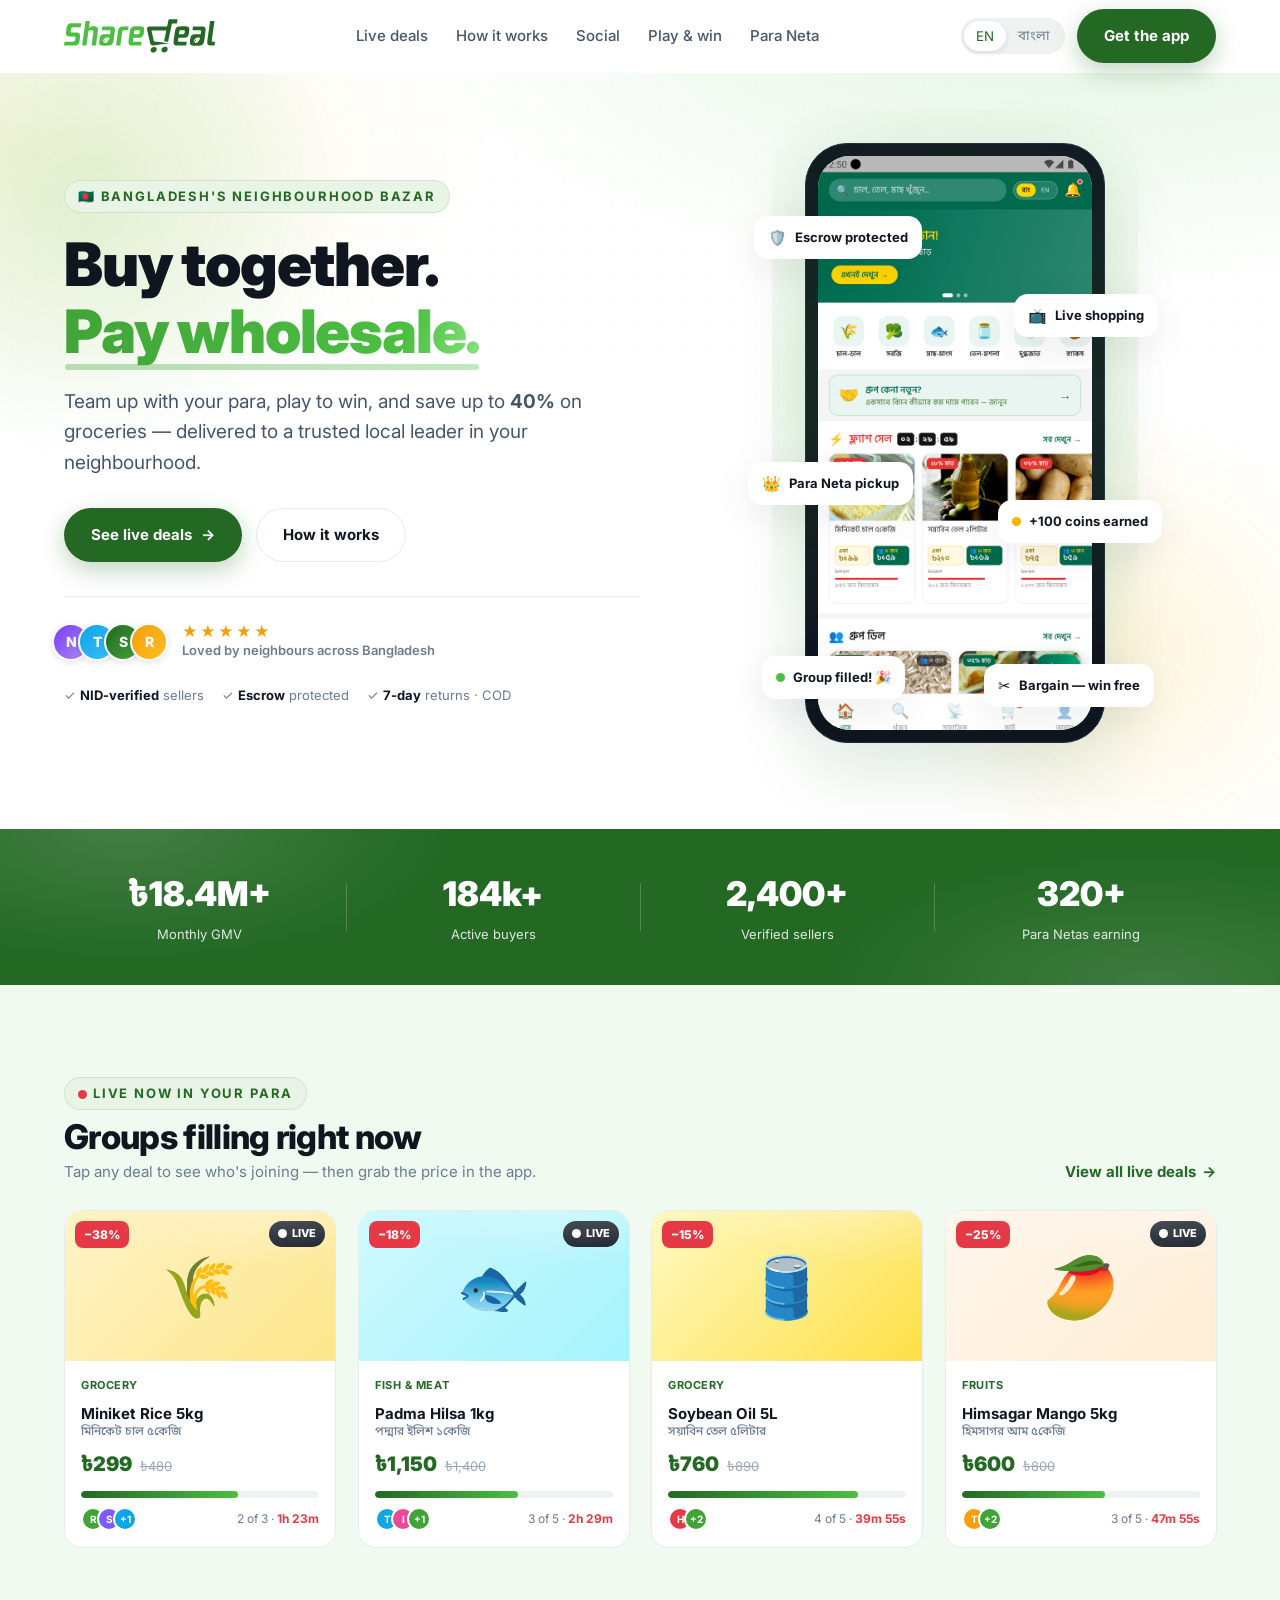
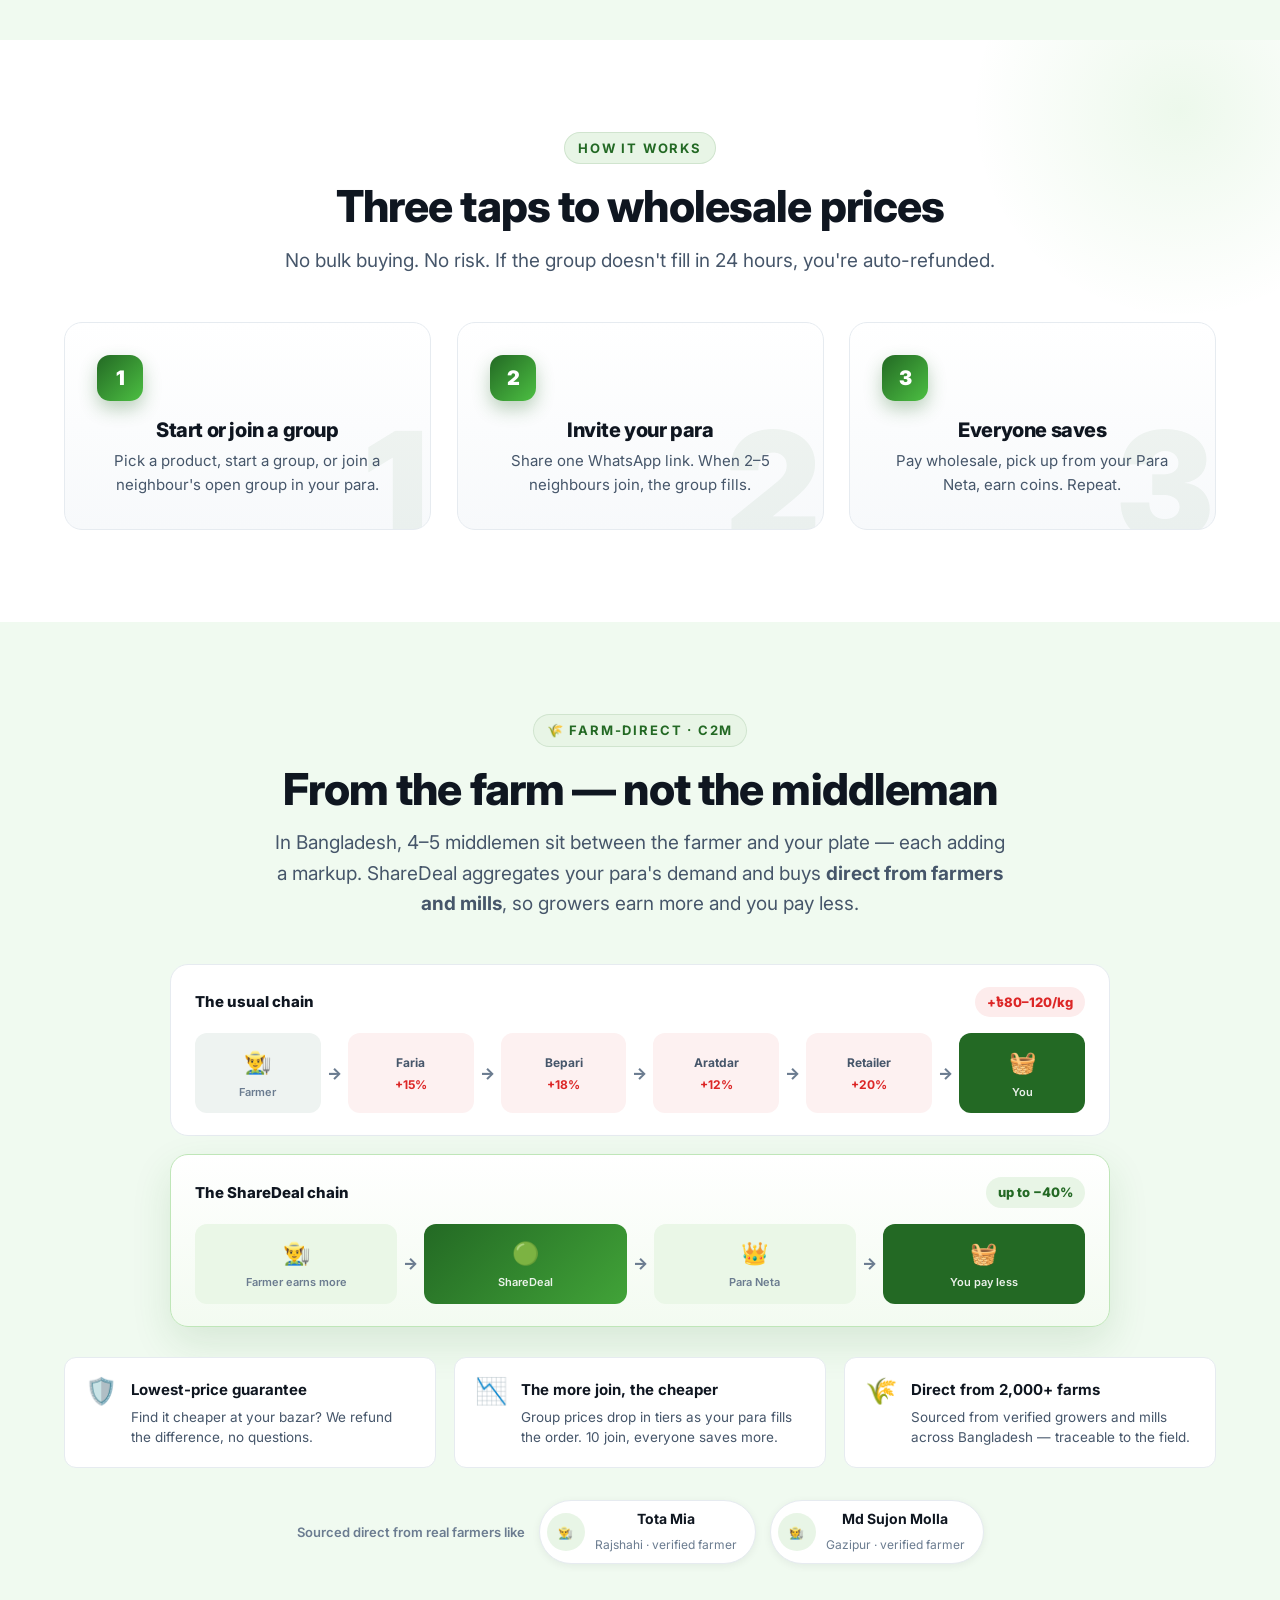
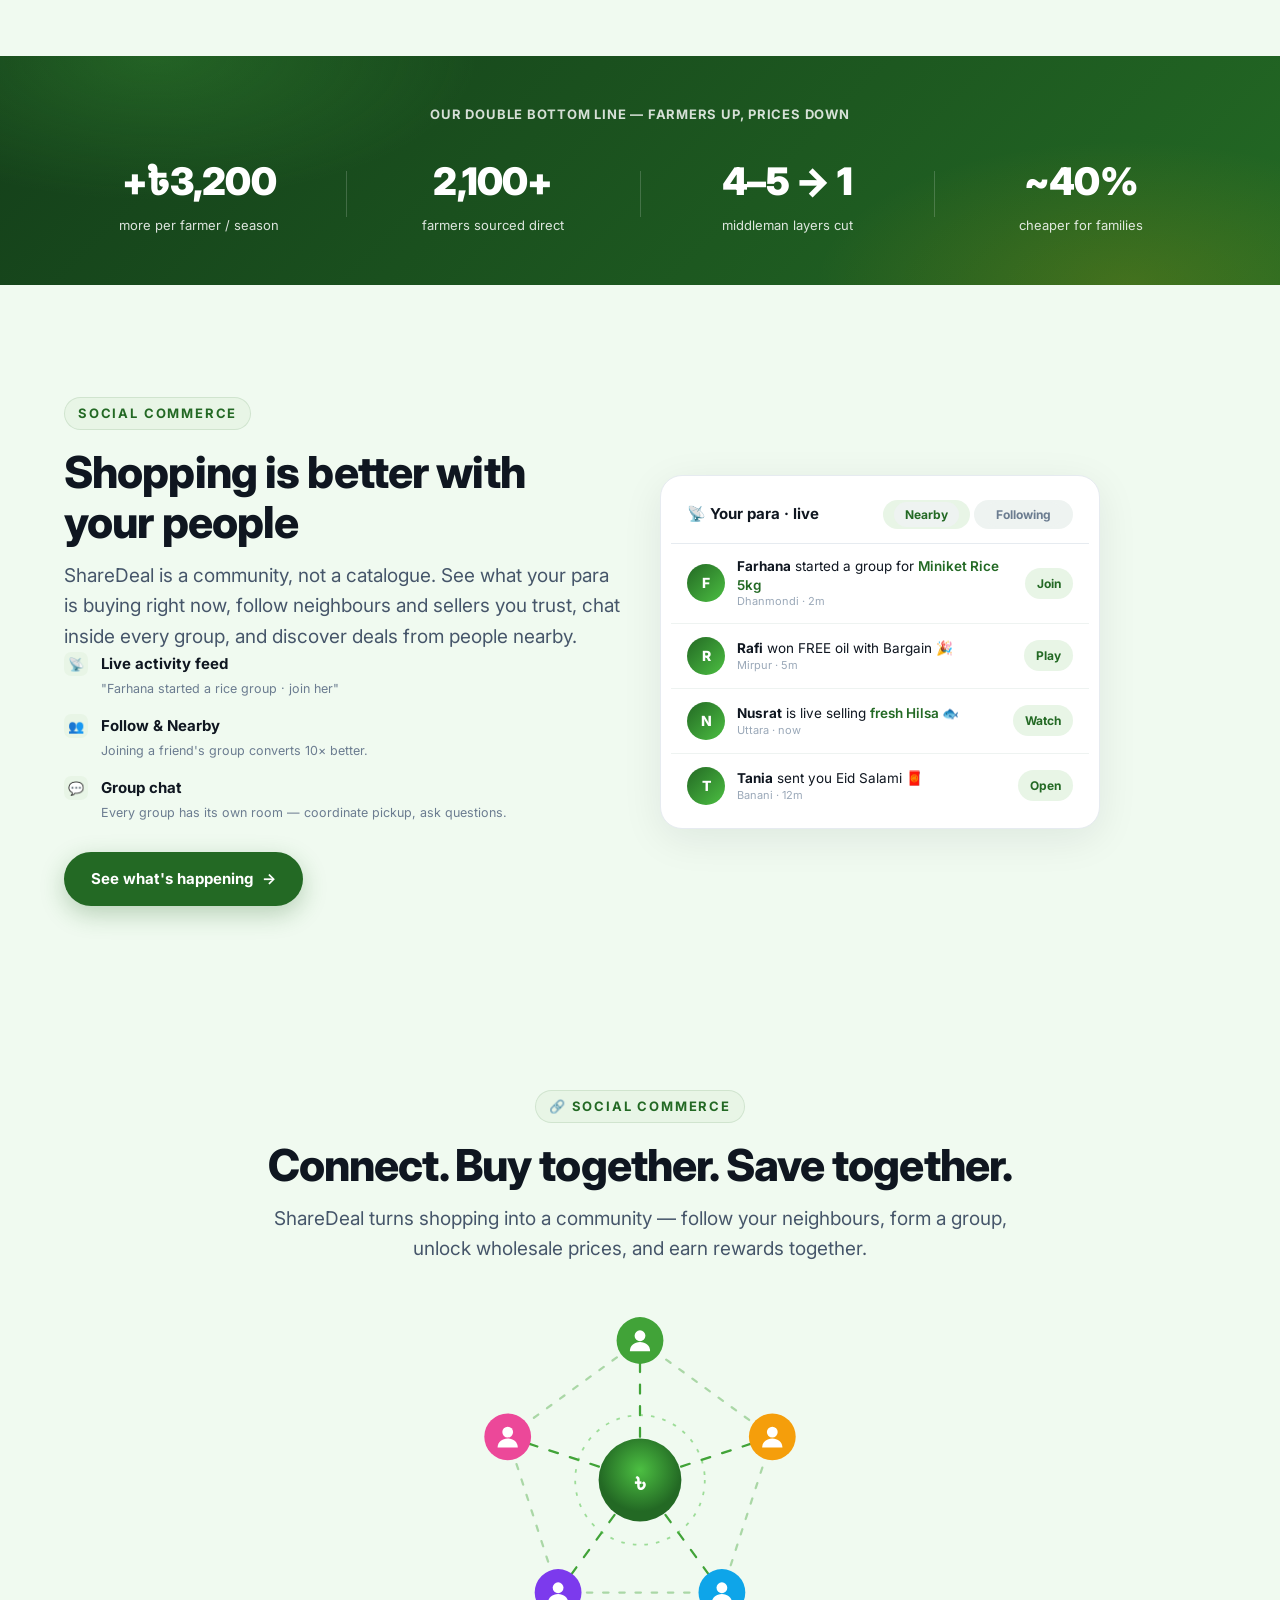
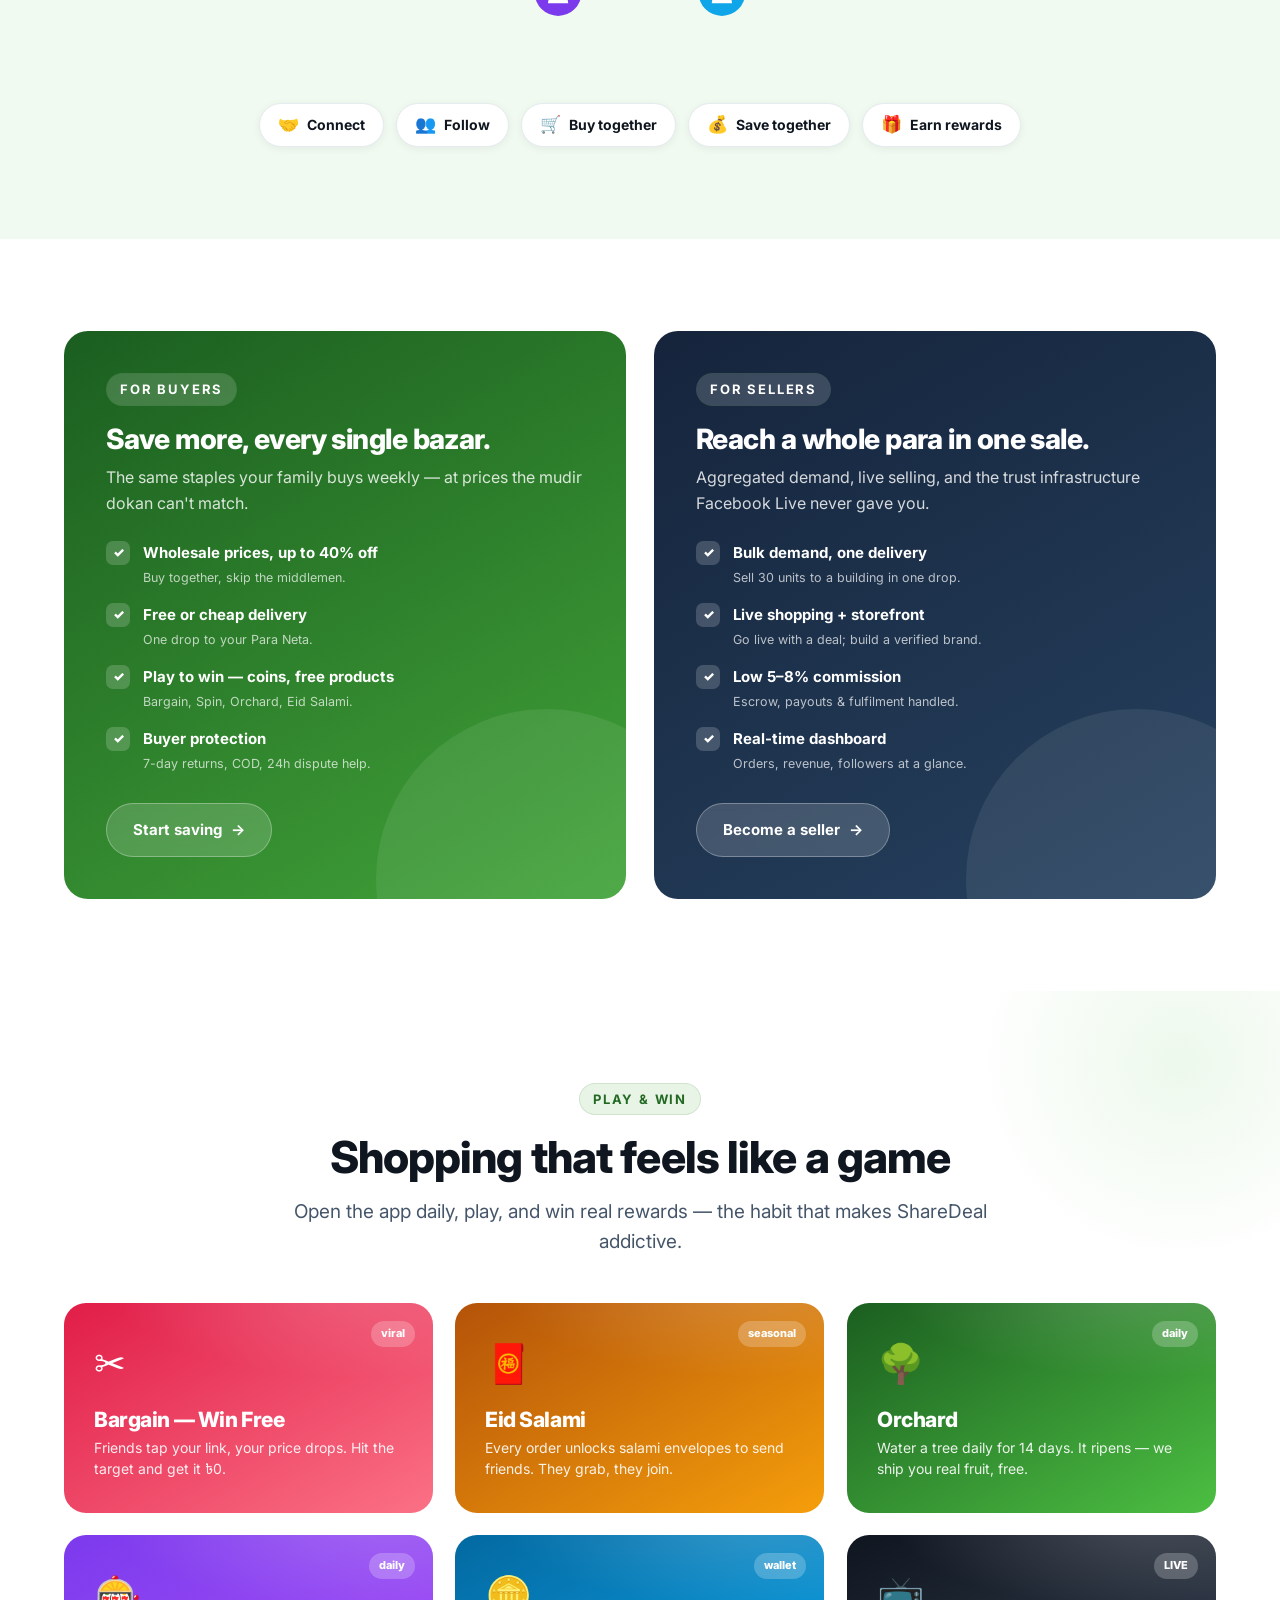
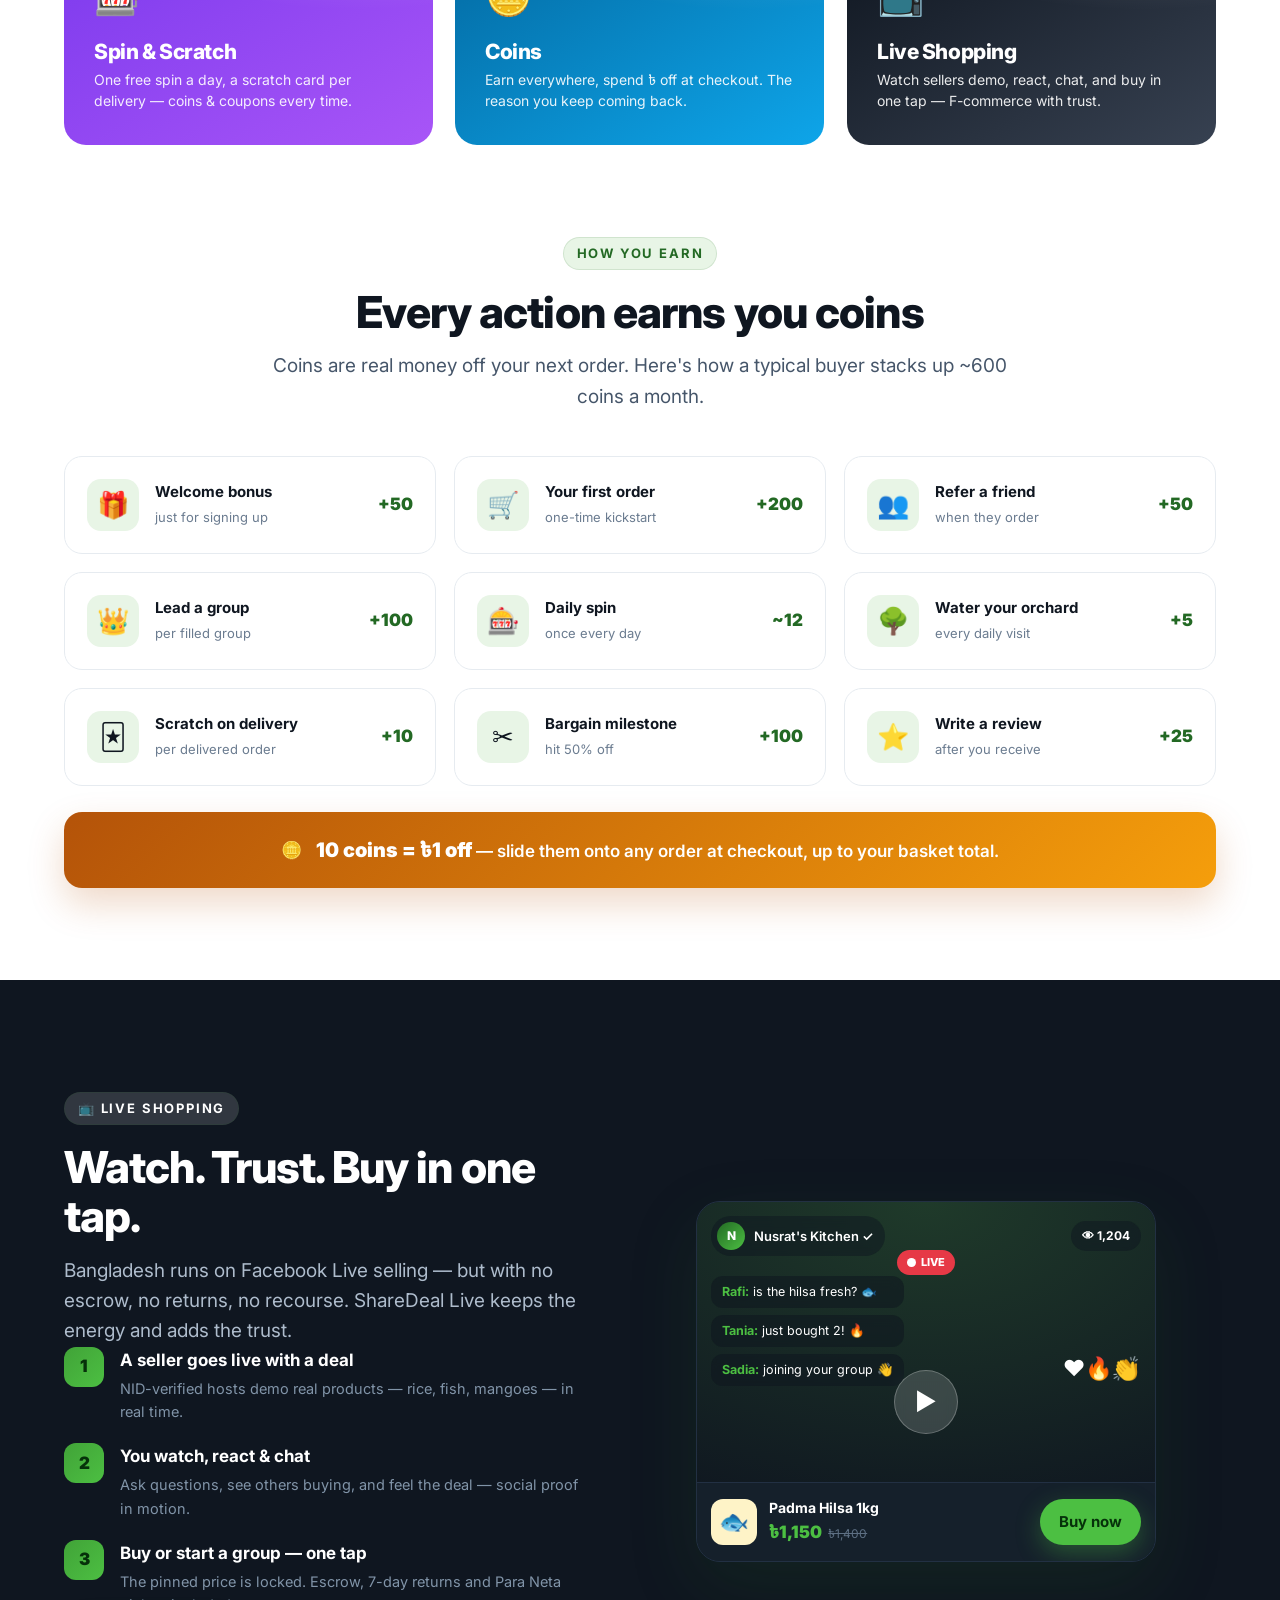
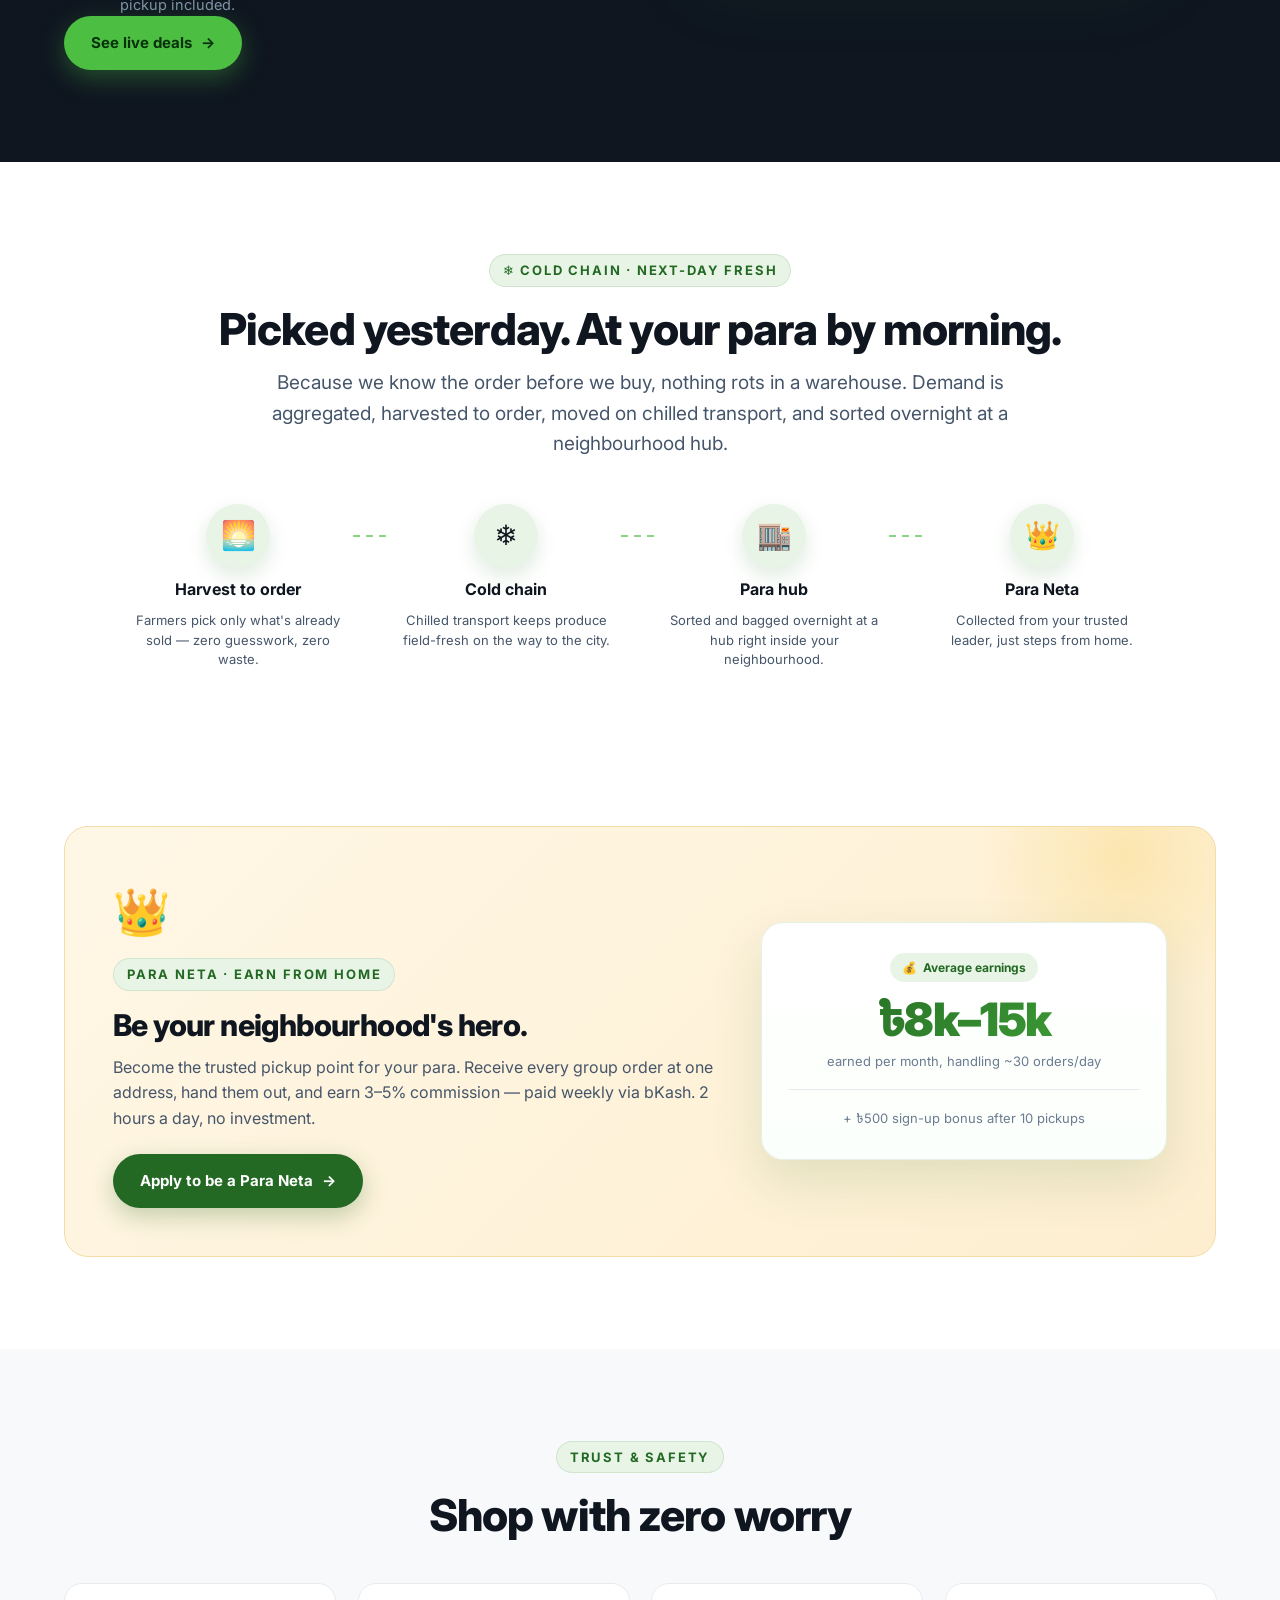
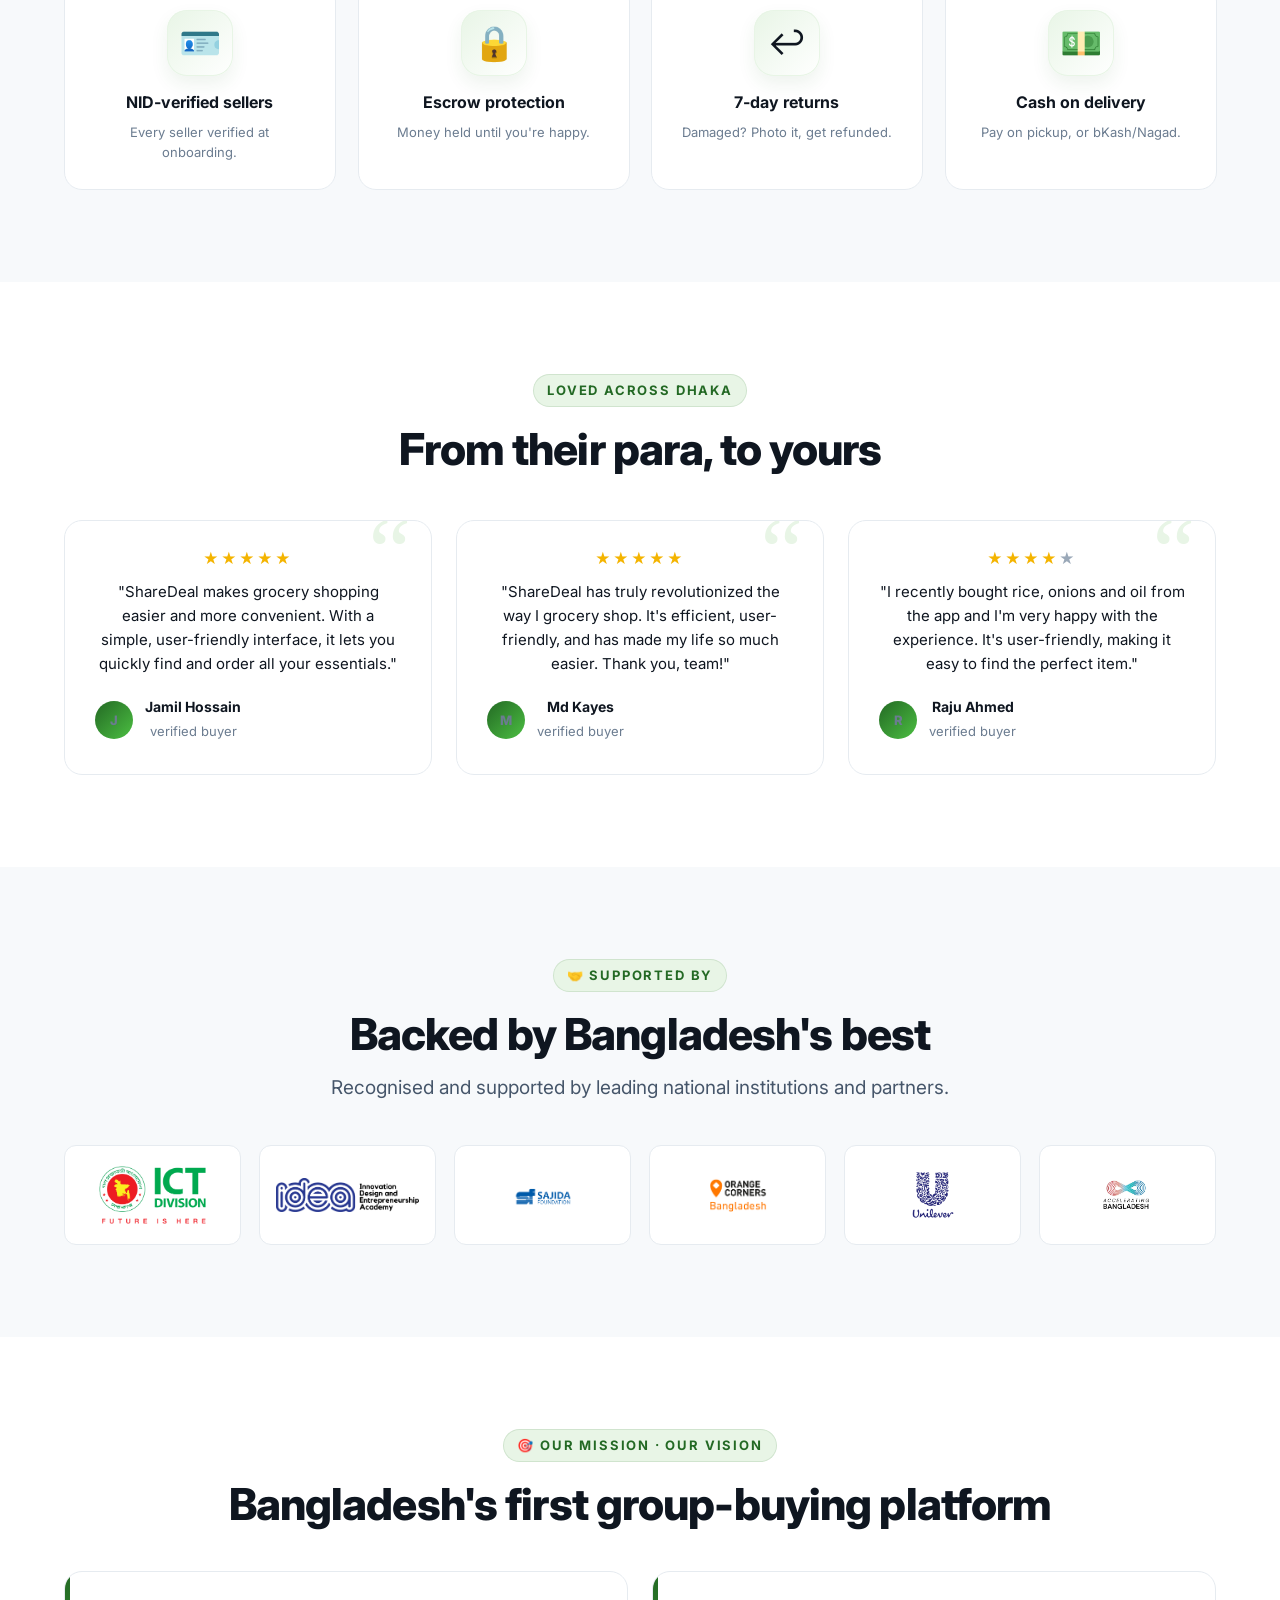
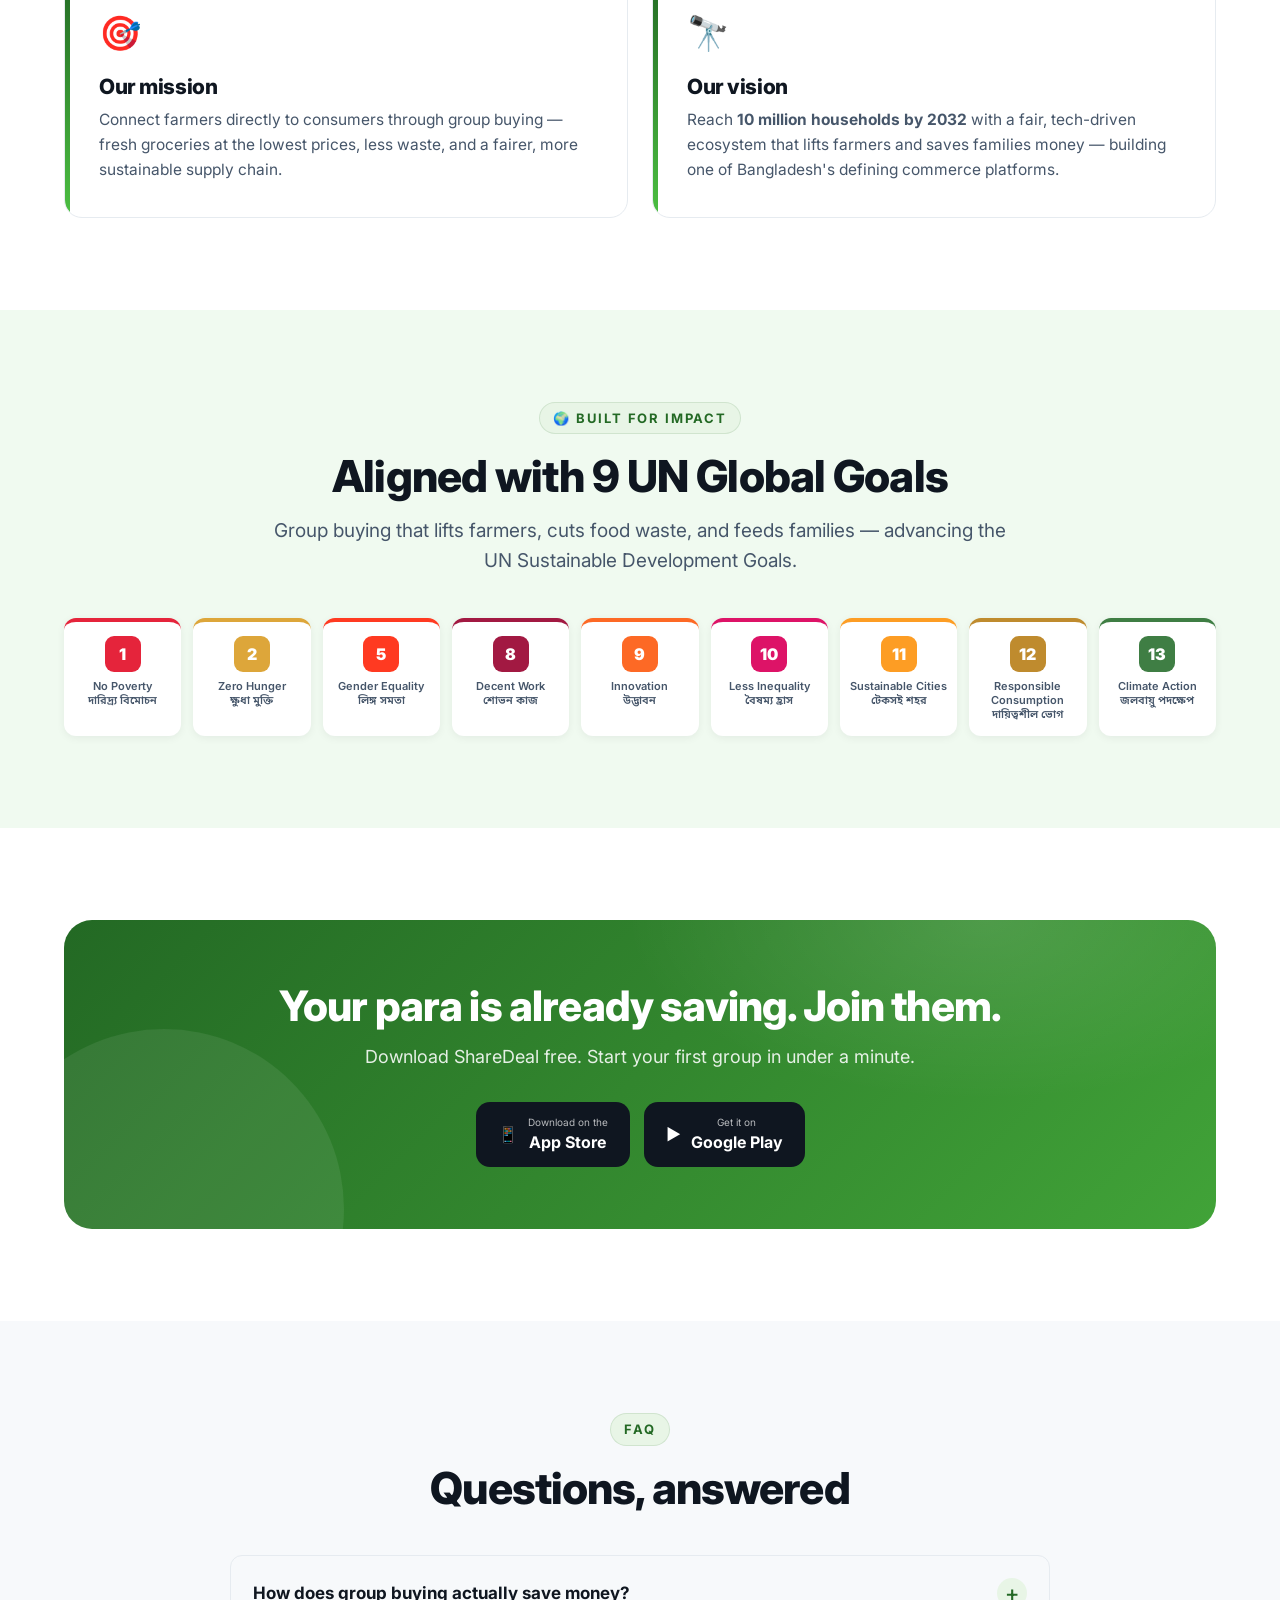
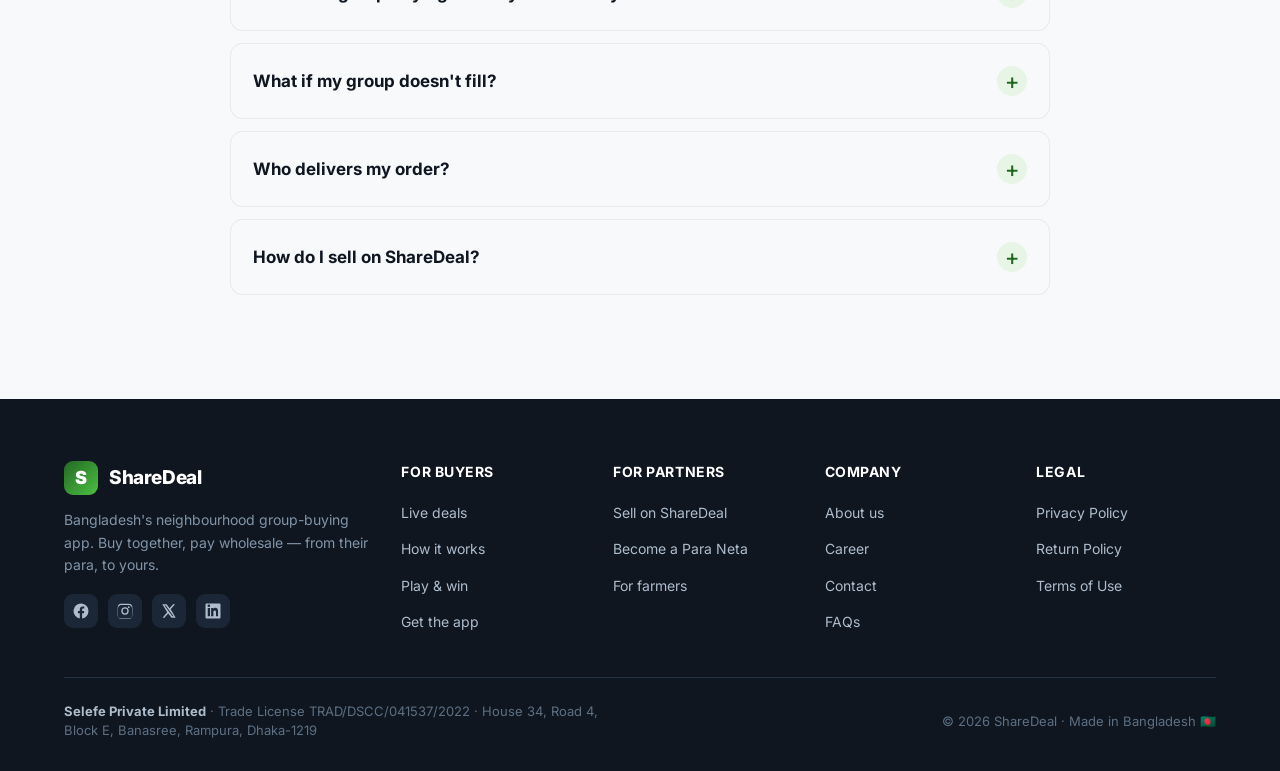
==== index.html @ e5b2adc8 "Add animated community-loop SVG section (v=7)" ====
<!doctype html>
<html lang="en">
<head>
  <meta charset="utf-8" />
  <meta name="viewport" content="width=device-width, initial-scale=1" />
  <script>document.documentElement.classList.add('js')</script>
  <title>ShareDeal — Buy Together, Pay Wholesale | Bangladesh Group-Buying</title>
  <meta name="description" content="ShareDeal is Bangladesh's neighbourhood group-buying app. Team up with your para, play to win, and save up to 40% on groceries — delivered to a trusted Para Neta near you." />
  <meta name="keywords" content="ShareDeal, group buying Bangladesh, social commerce, wholesale grocery Dhaka, para neta, bargain, eid salami, orchard, online bazar, দলে কিনুন, গ্রুপ বাই" />
  <meta name="theme-color" content="#236924" />
  <link rel="canonical" href="https://sharedeal.app/" />
  <link rel="alternate" hreflang="en" href="https://sharedeal.app/?lang=en" />
  <link rel="alternate" hreflang="bn" href="https://sharedeal.app/?lang=bn" />
  <link rel="alternate" hreflang="x-default" href="https://sharedeal.app/" />
  <meta property="og:type" content="website" />
  <meta property="og:site_name" content="ShareDeal" />
  <meta property="og:title" content="ShareDeal — Buy Together, Pay Wholesale" />
  <meta property="og:description" content="Team up with your neighbourhood, play to win, and save up to 40% on groceries in Bangladesh." />
  <meta property="og:url" content="https://sharedeal.app/" />
  <meta property="og:image" content="https://sharedeal.app/og.png" />
  <meta property="og:locale" content="en_US" /><meta property="og:locale:alternate" content="bn_BD" />
  <meta name="twitter:card" content="summary_large_image" />
  <meta name="twitter:title" content="ShareDeal — Buy Together, Pay Wholesale" />
  <meta name="twitter:image" content="https://sharedeal.app/og.png" />
  <link rel="icon" href="data:image/svg+xml,%3Csvg xmlns='http://www.w3.org/2000/svg' viewBox='0 0 32 32'%3E%3Crect width='32' height='32' rx='8' fill='%23236924'/%3E%3Ctext x='16' y='22' font-family='Arial' font-size='18' font-weight='bold' fill='white' text-anchor='middle'%3ES%3C/text%3E%3C/svg%3E" />
  <link rel="preconnect" href="https://fonts.googleapis.com" /><link rel="preconnect" href="https://fonts.gstatic.com" crossorigin />
  <link href="https://fonts.googleapis.com/css2?family=Inter:wght@400;500;600;700;800;900&family=Noto+Sans+Bengali:wght@400;500;600;700;800&display=swap" rel="stylesheet" />
  <link rel="stylesheet" href="assets/styles.css?v=7" />
  <script type="application/ld+json">
  {"@context":"https://schema.org","@type":"Organization","name":"ShareDeal","legalName":"Selefe Private Limited","url":"https://sharedeal.app","logo":"https://sharedeal.app/logo.svg","description":"Bangladesh's neighbourhood group-buying platform for groceries.","address":{"@type":"PostalAddress","addressLocality":"Dhaka","addressCountry":"BD"},"sameAs":["https://facebook.com/sharedeal","https://instagram.com/sharedeal"]}
  </script>
  <script type="application/ld+json">
  {"@context":"https://schema.org","@type":"FAQPage","mainEntity":[
   {"@type":"Question","name":"How does group buying save money?","acceptedAnswer":{"@type":"Answer","text":"Neighbours buy the same product together at wholesale rate, ShareDeal ships once and the middleman markup disappears — buyers save up to 40%."}},
   {"@type":"Question","name":"What is a Para Neta?","acceptedAnswer":{"@type":"Answer","text":"A trusted local leader who receives all group orders for a neighbourhood at one address, so delivery is cheap or free. They earn 3-5% commission."}},
   {"@type":"Question","name":"Is it safe to buy?","acceptedAnswer":{"@type":"Answer","text":"Yes. Sellers are NID-verified, payments are escrow-protected, there is a 7-day return guarantee and cash on delivery is available."}}]}
  </script>
</head>
<body>
  <header id="hdr">
    <div class="wrap nav">
      <a class="brand" href="index.html" aria-label="ShareDeal"><img class="logo-img" src="logo.svg" alt="ShareDeal" width="160" height="34" /></a>
      <nav class="navlinks">
        <a href="shop.html"><span lang-en>Live deals</span><span lang-bn>লাইভ ডিল</span></a>
        <a href="#how"><span lang-en>How it works</span><span lang-bn>যেভাবে কাজ করে</span></a>
        <a href="#social"><span lang-en>Social</span><span lang-bn>সোশ্যাল</span></a>
        <a href="#play"><span lang-en>Play & win</span><span lang-bn>খেলুন ও জিতুন</span></a>
        <a href="#neta"><span lang-en>Para Neta</span><span lang-bn>পাড়া নেতা</span></a>
      </nav>
      <div class="nav-cta">
        <div class="lang" role="group" aria-label="Language"><button data-lang="en" class="on">EN</button><button data-lang="bn">বাংলা</button></div>
        <a href="#download" class="btn btn-primary"><span lang-en>Get the app</span><span lang-bn>অ্যাপ নিন</span></a>
        <button class="burger" id="burger" aria-label="Menu"><span></span><span></span><span></span></button>
      </div>
    </div>
  </header>

  <section class="hero">
    <div class="wrap hero-grid">
      <div>
        <span class="eyebrow"><span lang-en>🇧🇩 Bangladesh's neighbourhood bazar</span><span lang-bn>🇧🇩 বাংলাদেশের পাড়ার বাজার</span></span>
        <h1><span lang-en>Buy together.<br><span class="hl">Pay wholesale.</span></span><span lang-bn>একসাথে কিনুন।<br><span class="hl">পাইকারি দামে।</span></span></h1>
        <p class="lead"><span lang-en>Team up with your para, play to win, and save up to <b>40%</b> on groceries — delivered to a trusted local leader in your neighbourhood.</span><span lang-bn>প্রতিবেশীদের সাথে মিলুন, খেলে জিতুন, আর বাজারে <b>৪০%</b> পর্যন্ত সাশ্রয় করুন — পৌঁছে যাবে আপনার পাড়ার বিশ্বস্ত নেতার কাছে।</span></p>
        <div class="hero-cta">
          <a href="shop.html" class="btn btn-primary"><span lang-en>See live deals</span><span lang-bn>লাইভ ডিল দেখুন</span> →</a>
          <a href="#how" class="btn btn-ghost"><span lang-en>How it works</span><span lang-bn>যেভাবে কাজ করে</span></a>
        </div>
        <div class="hero-proof">
          <div class="avstack" aria-hidden="true"><span><span lang-en>R</span><span lang-bn>র</span></span><span><span lang-en>S</span><span lang-bn>স</span></span><span><span lang-en>T</span><span lang-bn>ত</span></span><span><span lang-en>N</span><span lang-bn>ন</span></span></div>
          <div class="hp-txt"><span class="stars">★★★★★</span><span class="hp-sub"><span lang-en>Loved by neighbours across Bangladesh</span><span lang-bn>সারা বাংলাদেশের প্রতিবেশীদের প্রিয়</span></span></div>
        </div>
        <div class="trust-row">
          <span lang-en>✓ <b>NID-verified</b> sellers</span><span lang-bn>✓ <b>এনআইডি-যাচাইকৃত</b> বিক্রেতা</span>
          <span lang-en>✓ <b>Escrow</b> protected</span><span lang-bn>✓ <b>এস্ক্রো</b> সুরক্ষিত</span>
          <span lang-en>✓ <b>7-day</b> returns · COD</span><span lang-bn>✓ <b>৭ দিনের</b> রিটার্ন · ক্যাশ অন ডেলিভারি</span>
        </div>
      </div>
      <div class="phone-col">
        <div class="phone"><div class="phone-screen">
          <img class="phone-shot" src="app-home.png" alt="ShareDeal app — neighbourhood group-buying home screen" width="276" height="598" decoding="async" />
        </div>
        <div class="float f1"><span class="dot" style="background:var(--brand-bright)"></span><span lang-en>Group filled! 🎉</span><span lang-bn>গ্রুপ পূর্ণ! 🎉</span></div>
        <div class="float f2"><span class="dot" style="background:var(--accent)"></span><span lang-en>+100 coins earned</span><span lang-bn>+১০০ কয়েন</span></div>
        <div class="float f3"><span class="fic">🛡️</span><span lang-en>Escrow protected</span><span lang-bn>এস্ক্রো সুরক্ষিত</span></div>
        <div class="float f4"><span class="fic">📺</span><span lang-en>Live shopping</span><span lang-bn>লাইভ শপিং</span></div>
        <div class="float f5"><span class="fic">👑</span><span lang-en>Para Neta pickup</span><span lang-bn>পাড়া নেতা পিকআপ</span></div>
        <div class="float f6"><span class="fic">✂️</span><span lang-en>Bargain — win free</span><span lang-bn>দরদাম — ফ্রি জিতুন</span></div></div>
        <div class="feat-pills">
          <span class="fpill"><span class="fic">🎉</span><span lang-en>Group buying</span><span lang-bn>গ্রুপ কেনা</span></span>
          <span class="fpill"><span class="fic">🪙</span><span lang-en>Earn coins</span><span lang-bn>কয়েন জিতুন</span></span>
          <span class="fpill"><span class="fic">🛡️</span><span lang-en>Escrow protected</span><span lang-bn>এস্ক্রো সুরক্ষিত</span></span>
          <span class="fpill"><span class="fic">👑</span><span lang-en>Para Neta pickup</span><span lang-bn>পাড়া নেতা পিকআপ</span></span>
          <span class="fpill"><span class="fic">📺</span><span lang-en>Live shopping</span><span lang-bn>লাইভ শপিং</span></span>
          <span class="fpill"><span class="fic">✂️</span><span lang-en>Bargain — win free</span><span lang-bn>দরদাম — ফ্রি জিতুন</span></span>
        </div>
      </div>
    </div>
  </section>

  <div class="strip"><section><div class="wrap strip-grid reveal">
    <div><b data-to="18.4" data-prefix="৳" data-suffix="M+" data-dec="1">৳18.4M+</b><span lang-en>Monthly GMV</span><span lang-bn>মাসিক জিএমভি</span></div>
    <div><b data-to="184" data-suffix="k+">184k+</b><span lang-en>Active buyers</span><span lang-bn>সক্রিয় ক্রেতা</span></div>
    <div><b data-to="2400" data-suffix="+" data-comma>2,400+</b><span lang-en>Verified sellers</span><span lang-bn>যাচাইকৃত বিক্রেতা</span></div>
    <div><b data-to="320" data-suffix="+">320+</b><span lang-en>Para Netas earning</span><span lang-bn>আয়রত পাড়া নেতা</span></div>
  </div></section></div>

  <!-- LIVE NOW preview -->
  <section class="livenow"><div class="wrap-wide">
    <div class="sec-head reveal">
      <div>
        <span class="eyebrow" style="margin-bottom:8px"><span class="live-dot" style="display:inline-block;vertical-align:middle;margin-right:6px"></span><span lang-en>Live now in your para</span><span lang-bn>আপনার পাড়ায় এখন লাইভ</span></span>
        <h2><span lang-en>Groups filling right now</span><span lang-bn>এখনই পূর্ণ হচ্ছে যে গ্রুপগুলো</span></h2>
        <p class="sub"><span lang-en>Tap any deal to see who's joining — then grab the price in the app.</span><span lang-bn>যেকোনো ডিলে ট্যাপ করুন — তারপর অ্যাপে দাম নিন।</span></p>
      </div>
      <a class="viewall" href="shop.html"><span lang-en>View all live deals</span><span lang-bn>সব লাইভ ডিল</span> →</a>
    </div>
    <div class="pgrid">
      <a class="pcard" href="product.html"><div class="pc-img" style="background:linear-gradient(135deg,#fef3c7,#fde68a)">🌾<span class="pc-off">−38%</span><span class="pc-live"><span class="live-dot"></span>LIVE</span></div><div class="pc-body"><span class="pc-cat"><span lang-en>Grocery</span><span lang-bn>মুদিমাল</span></span><div class="pc-name">Miniket Rice 5kg<span class="bn-name">মিনিকেট চাল ৫কেজি</span></div><div class="pc-price"><span class="pc-now">৳299</span><span class="pc-was">৳480</span></div><div class="pc-prog"><i style="width:66%"></i></div><div class="pc-meta"><div class="avatars"><span class="a" style="background:#41A338">R</span><span class="a" style="background:#7c5cff">S</span><span class="a" style="background:#0ea5e9">+1</span></div><span><span lang-en>2 of 3 ·</span><span lang-bn>৩ এর ২ ·</span> <span class="timer" data-mins="84"></span></span></div></div></a>
      <a class="pcard" href="product.html"><div class="pc-img" style="background:linear-gradient(135deg,#cffafe,#a5f3fc)">🐟<span class="pc-off">−18%</span><span class="pc-live"><span class="live-dot"></span>LIVE</span></div><div class="pc-body"><span class="pc-cat"><span lang-en>Fish & Meat</span><span lang-bn>মাছ-মাংস</span></span><div class="pc-name">Padma Hilsa 1kg<span class="bn-name">পদ্মার ইলিশ ১কেজি</span></div><div class="pc-price"><span class="pc-now">৳1,150</span><span class="pc-was">৳1,400</span></div><div class="pc-prog"><i style="width:60%"></i></div><div class="pc-meta"><div class="avatars"><span class="a" style="background:#0ea5e9">T</span><span class="a" style="background:#ec4899">I</span><span class="a" style="background:#41A338">+1</span></div><span><span lang-en>3 of 5 ·</span><span lang-bn>৫ এর ৩ ·</span> <span class="timer" data-mins="150"></span></span></div></div></a>
      <a class="pcard" href="product.html"><div class="pc-img" style="background:linear-gradient(135deg,#fef9c3,#fde047)">🛢️<span class="pc-off">−15%</span></div><div class="pc-body"><span class="pc-cat"><span lang-en>Grocery</span><span lang-bn>মুদিমাল</span></span><div class="pc-name">Soybean Oil 5L<span class="bn-name">সয়াবিন তেল ৫লিটার</span></div><div class="pc-price"><span class="pc-now">৳760</span><span class="pc-was">৳890</span></div><div class="pc-prog"><i style="width:80%"></i></div><div class="pc-meta"><div class="avatars"><span class="a" style="background:#e63946">H</span><span class="a" style="background:#41A338">+2</span></div><span><span lang-en>4 of 5 ·</span><span lang-bn>৫ এর ৪ ·</span> <span class="timer" data-mins="40"></span></span></div></div></a>
      <a class="pcard" href="product.html"><div class="pc-img" style="background:linear-gradient(135deg,#fff7ed,#ffedd5)">🥭<span class="pc-off">−25%</span><span class="pc-live"><span class="live-dot"></span>LIVE</span></div><div class="pc-body"><span class="pc-cat"><span lang-en>Fruits</span><span lang-bn>ফল</span></span><div class="pc-name">Himsagar Mango 5kg<span class="bn-name">হিমসাগর আম ৫কেজি</span></div><div class="pc-price"><span class="pc-now">৳600</span><span class="pc-was">৳800</span></div><div class="pc-prog"><i style="width:60%"></i></div><div class="pc-meta"><div class="avatars"><span class="a" style="background:#f59e0b">T</span><span class="a" style="background:#41A338">+2</span></div><span><span lang-en>3 of 5 ·</span><span lang-bn>৫ এর ৩ ·</span> <span class="timer" data-mins="48"></span></span></div></div></a>
    </div>
  </div></section>

  <section id="how"><div class="wrap center">
    <span class="eyebrow reveal"><span lang-en>How it works</span><span lang-bn>যেভাবে কাজ করে</span></span>
    <h2 class="title reveal"><span lang-en>Three taps to wholesale prices</span><span lang-bn>তিন ধাপে পাইকারি দাম</span></h2>
    <p class="lead reveal"><span lang-en>No bulk buying. No risk. If the group doesn't fill in 24 hours, you're auto-refunded.</span><span lang-bn>একসাথে বেশি কিনতে হবে না। ঝুঁকি নেই। ২৪ ঘণ্টায় গ্রুপ পূর্ণ না হলে স্বয়ংক্রিয় রিফান্ড।</span></p>
    <div class="steps">
      <div class="step reveal"><div class="n">1</div><h3><span lang-en>Start or join a group</span><span lang-bn>গ্রুপ শুরু বা যোগ দিন</span></h3><p><span lang-en>Pick a product, start a group, or join a neighbour's open group in your para.</span><span lang-bn>পণ্য বেছে নিন, গ্রুপ শুরু করুন, বা পাড়ার কারো গ্রুপে যোগ দিন।</span></p></div>
      <div class="step reveal"><div class="n">2</div><h3><span lang-en>Invite your para</span><span lang-bn>পাড়াকে আমন্ত্রণ</span></h3><p><span lang-en>Share one WhatsApp link. When 2–5 neighbours join, the group fills.</span><span lang-bn>একটি হোয়াটসঅ্যাপ লিংক শেয়ার করুন। ২–৫ জন যোগ দিলেই গ্রুপ পূর্ণ।</span></p></div>
      <div class="step reveal"><div class="n">3</div><h3><span lang-en>Everyone saves</span><span lang-bn>সবাই সাশ্রয় করে</span></h3><p><span lang-en>Pay wholesale, pick up from your Para Neta, earn coins. Repeat.</span><span lang-bn>পাইকারি দামে কিনুন, পাড়া নেতার কাছ থেকে নিন, কয়েন জিতুন।</span></p></div>
    </div>
  </div></section>

  <!-- C2M — farm-direct supply story (the moat) -->
  <section id="farm" class="farm"><div class="wrap center">
    <span class="eyebrow reveal"><span lang-en>🌾 Farm-direct · C2M</span><span lang-bn>🌾 সরাসরি খামার থেকে</span></span>
    <h2 class="title reveal"><span lang-en>From the farm — not the middleman</span><span lang-bn>সরাসরি খামার থেকে — সিন্ডিকেট ছাড়াই</span></h2>
    <p class="lead reveal"><span lang-en>In Bangladesh, 4–5 middlemen sit between the farmer and your plate — each adding a markup. ShareDeal aggregates your para's demand and buys <b>direct from farmers and mills</b>, so growers earn more and you pay less.</span><span lang-bn>বাংলাদেশে কৃষক ও আপনার পাতের মাঝে থাকে ৪–৫ জন মধ্যস্বত্বভোগী — প্রত্যেকে দাম বাড়ায়। শেয়ারডিল পাড়ার চাহিদা একত্র করে <b>সরাসরি কৃষক ও মিল থেকে</b> কেনে — কৃষক বেশি পায়, আপনি কম দেন।</span></p>
    <div class="chains reveal">
      <div class="chain chain-old">
        <div class="chain-h"><span class="chain-t"><span lang-en>The usual chain</span><span lang-bn>চেনা পথ</span></span><b class="tag bad"><span lang-en>+৳80–120/kg</span><span lang-bn>+৳৮০–১২০/কেজি</span></b></div>
        <div class="cflow">
          <span class="node"><span class="nemo">👨‍🌾</span><small><span lang-en>Farmer</span><span lang-bn>কৃষক</span></small></span><i>→</i>
          <span class="node mk"><span lang-en>Faria</span><span lang-bn>ফড়িয়া</span><b>+15%</b></span><i>→</i>
          <span class="node mk"><span lang-en>Bepari</span><span lang-bn>বেপারি</span><b>+18%</b></span><i>→</i>
          <span class="node mk"><span lang-en>Aratdar</span><span lang-bn>আড়তদার</span><b>+12%</b></span><i>→</i>
          <span class="node mk"><span lang-en>Retailer</span><span lang-bn>দোকানি</span><b>+20%</b></span><i>→</i>
          <span class="node you"><span class="nemo">🧺</span><small><span lang-en>You</span><span lang-bn>আপনি</span></small></span>
        </div>
      </div>
      <div class="chain chain-new">
        <div class="chain-h"><span class="chain-t"><span lang-en>The ShareDeal chain</span><span lang-bn>শেয়ারডিল পথ</span></span><b class="tag good"><span lang-en>up to −40%</span><span lang-bn>৪০% পর্যন্ত কম</span></b></div>
        <div class="cflow">
          <span class="node"><span class="nemo">👨‍🌾</span><small><span lang-en>Farmer earns more</span><span lang-bn>কৃষক বেশি পায়</span></small></span><i>→</i>
          <span class="node sd"><span class="nemo">🟢</span><small><span lang-en>ShareDeal</span><span lang-bn>শেয়ারডিল</span></small></span><i>→</i>
          <span class="node"><span class="nemo">👑</span><small><span lang-en>Para Neta</span><span lang-bn>পাড়া নেতা</span></small></span><i>→</i>
          <span class="node you"><span class="nemo">🧺</span><small><span lang-en>You pay less</span><span lang-bn>আপনি কম দেন</span></small></span>
        </div>
      </div>
    </div>
    <div class="farm-feats reveal">
      <div class="ff"><span class="ff-i">🛡️</span><div><b><span lang-en>Lowest-price guarantee</span><span lang-bn>সর্বনিম্ন দামের নিশ্চয়তা</span></b><p><span lang-en>Find it cheaper at your bazar? We refund the difference, no questions.</span><span lang-bn>বাজারে সস্তা পেলেন? পার্থক্য ফেরত দিই, প্রশ্ন ছাড়াই।</span></p></div></div>
      <div class="ff"><span class="ff-i">📉</span><div><b><span lang-en>The more join, the cheaper</span><span lang-bn>যত বেশি যোগ, তত সস্তা</span></b><p><span lang-en>Group prices drop in tiers as your para fills the order. 10 join, everyone saves more.</span><span lang-bn>পাড়া যত অর্ডার পূর্ণ করে, ধাপে ধাপে দাম কমে। ১০ জন যোগ দিলে সবাই বেশি বাঁচায়।</span></p></div></div>
      <div class="ff"><span class="ff-i">🌾</span><div><b><span lang-en>Direct from 2,000+ farms</span><span lang-bn>২,০০০+ খামার থেকে সরাসরি</span></b><p><span lang-en>Sourced from verified growers and mills across Bangladesh — traceable to the field.</span><span lang-bn>সারা দেশের যাচাইকৃত কৃষক ও মিল থেকে — খেত পর্যন্ত ট্রেসযোগ্য।</span></p></div></div>
    </div>
    <div class="farmers reveal">
      <span class="farmers-label"><span lang-en>Sourced direct from real farmers like</span><span lang-bn>সরাসরি যাদের খামার থেকে</span></span>
      <div class="farmer"><span class="f-av">👨‍🌾</span><div><b>Tota Mia</b><span><span lang-en>Rajshahi · verified farmer</span><span lang-bn>রাজশাহী · যাচাইকৃত কৃষক</span></span></div></div>
      <div class="farmer"><span class="f-av">🧑‍🌾</span><div><b>Md Sujon Molla</b><span><span lang-en>Gazipur · verified farmer</span><span lang-bn>গাজীপুর · যাচাইকৃত কৃষক</span></span></div></div>
    </div>
  </div></section>

  <!-- Farmer impact — the double bottom line (ESG / investor) -->
  <div class="impact"><section><div class="wrap reveal">
    <div class="impact-head"><span lang-en>Our double bottom line — farmers up, prices down</span><span lang-bn>আমাদের দ্বৈত লক্ষ্য — কৃষকের আয় বাড়ে, দাম কমে</span></div>
    <div class="impact-grid">
      <div><b data-to="3200" data-prefix="+৳" data-comma>+৳3,200</b><span lang-en>more per farmer / season</span><span lang-bn>প্রতি কৃষকের বাড়তি আয় / মৌসুম</span></div>
      <div><b data-to="2100" data-suffix="+" data-comma>2,100+</b><span lang-en>farmers sourced direct</span><span lang-bn>সরাসরি যুক্ত কৃষক</span></div>
      <div><b>4–5 → 1</b><span lang-en>middleman layers cut</span><span lang-bn>মধ্যস্বত্বের স্তর কমেছে</span></div>
      <div><b>~40%</b><span lang-en>cheaper for families</span><span lang-bn>পরিবারের জন্য সাশ্রয়</span></div>
    </div>
  </div></section></div>

  <section id="social" class="social"><div class="wrap">
    <div class="social-grid">
      <div class="reveal">
        <span class="eyebrow"><span lang-en>Social commerce</span><span lang-bn>সোশ্যাল কমার্স</span></span>
        <h2 class="title"><span lang-en>Shopping is better with your people</span><span lang-bn>আপন মানুষদের সাথে কেনাকাটা আরও মজার</span></h2>
        <p class="lead"><span lang-en>ShareDeal is a community, not a catalogue. See what your para is buying right now, follow neighbours and sellers you trust, chat inside every group, and discover deals from people nearby.</span><span lang-bn>শেয়ারডিল একটি কমিউনিটি, নিছক ক্যাটালগ নয়। দেখুন আপনার পাড়া এখন কী কিনছে, বিশ্বস্ত প্রতিবেশী ও বিক্রেতাদের ফলো করুন, প্রতিটি গ্রুপে চ্যাট করুন।</span></p>
        <ul class="feat-list" style="color:var(--ink-2)">
          <li><span class="ck" style="background:var(--brand-soft);color:var(--brand)">📡</span><span><b style="color:var(--ink)"><span lang-en>Live activity feed</span><span lang-bn>লাইভ অ্যাক্টিভিটি ফিড</span></b><small style="color:var(--ink-3)"><span lang-en>"Farhana started a rice group · join her"</span><span lang-bn>"ফারহানা চালের গ্রুপ শুরু করেছে · যোগ দিন"</span></small></span></li>
          <li><span class="ck" style="background:var(--brand-soft);color:var(--brand)">👥</span><span><b style="color:var(--ink)"><span lang-en>Follow & Nearby</span><span lang-bn>ফলো ও নিয়ারবাই</span></b><small style="color:var(--ink-3)"><span lang-en>Joining a friend's group converts 10× better.</span><span lang-bn>বন্ধুর গ্রুপে যোগ দিলে আস্থা অনেক বেশি।</span></small></span></li>
          <li><span class="ck" style="background:var(--brand-soft);color:var(--brand)">💬</span><span><b style="color:var(--ink)"><span lang-en>Group chat</span><span lang-bn>গ্রুপ চ্যাট</span></b><small style="color:var(--ink-3)"><span lang-en>Every group has its own room — coordinate pickup, ask questions.</span><span lang-bn>প্রতিটি গ্রুপের নিজস্ব রুম — পিকআপ ঠিক করুন, প্রশ্ন করুন।</span></small></span></li>
        </ul>
        <a href="shop.html" class="btn btn-primary"><span lang-en>See what's happening</span><span lang-bn>দেখুন কী হচ্ছে</span> →</a>
      </div>
      <div class="reveal">
        <div class="social-feed">
          <div class="sf-head"><b><span lang-en>📡 Your para · live</span><span lang-bn>📡 আপনার পাড়া · লাইভ</span></b><div class="sf-tabs"><span class="on"><span lang-en>Nearby</span><span lang-bn>কাছে</span></span><span><span lang-en>Following</span><span lang-bn>ফলোয়িং</span></span></div></div>
          <div class="sf-item"><span class="av">F</span><div class="sf-txt"><b>Farhana</b> <span lang-en>started a group for</span><span lang-bn>গ্রুপ শুরু করেছে</span> <em>Miniket Rice 5kg</em><small>Dhanmondi · 2m</small></div><span class="sf-cta"><span lang-en>Join</span><span lang-bn>যোগ দিন</span></span></div>
          <div class="sf-item"><span class="av">R</span><div class="sf-txt"><b>Rafi</b> <span lang-en>won FREE oil with Bargain 🎉</span><span lang-bn>দরদামে ফ্রি তেল জিতেছে 🎉</span><small>Mirpur · 5m</small></div><span class="sf-cta"><span lang-en>Play</span><span lang-bn>খেলুন</span></span></div>
          <div class="sf-item"><span class="av">N</span><div class="sf-txt"><b>Nusrat</b> <span lang-en>is live selling</span><span lang-bn>লাইভ বিক্রি করছে</span> <em>fresh Hilsa 🐟</em><small>Uttara · now</small></div><span class="sf-cta"><span lang-en>Watch</span><span lang-bn>দেখুন</span></span></div>
          <div class="sf-item"><span class="av">T</span><div class="sf-txt"><b>Tania</b> <span lang-en>sent you Eid Salami 🧧</span><span lang-bn>আপনাকে ঈদ সালামি পাঠিয়েছে 🧧</span><small>Banani · 12m</small></div><span class="sf-cta"><span lang-en>Open</span><span lang-bn>খুলুন</span></span></div>
        </div>
      </div>
    </div>
  </div></section>

  <!-- Animated community loop -->
  <section class="loop" id="community"><div class="wrap center">
    <span class="eyebrow reveal">🔗 <span lang-en>Social commerce</span><span lang-bn>সোশ্যাল কমার্স</span></span>
    <h2 class="title reveal"><span lang-en>Connect. Buy together. Save together.</span><span lang-bn>যুক্ত হোন। একসাথে কিনুন। একসাথে বাঁচান।</span></h2>
    <p class="lead reveal"><span lang-en>ShareDeal turns shopping into a community — follow your neighbours, form a group, unlock wholesale prices, and earn rewards together.</span><span lang-bn>শেয়ারডিল কেনাকাটাকে কমিউনিটিতে রূপ দেয় — প্রতিবেশীদের ফলো করুন, গ্রুপ গড়ুন, পাইকারি দাম আনলক করুন, একসাথে পুরস্কার জিতুন।</span></p>
    <div class="loop-stage reveal">
      <svg viewBox="0 0 600 420" class="loop-svg" role="img" aria-label="People connecting and buying together">
        <defs>
          <radialGradient id="hubg" cx="50%" cy="38%"><stop offset="0%" stop-color="#4CBF42"/><stop offset="100%" stop-color="#236924"/></radialGradient>
          <symbol id="psn" viewBox="0 0 24 24"><circle cx="12" cy="8.5" r="4" fill="#fff"/><path d="M4.5 20c0-4.2 3.4-6.8 7.5-6.8s7.5 2.6 7.5 6.8" fill="#fff"/></symbol>
        </defs>
        <g class="loop-links" fill="none" stroke="#41A338" stroke-width="2.5" stroke-linecap="round">
          <path class="lk" d="M300 210 L300 55"/><path class="lk" d="M300 210 L447 162"/><path class="lk" d="M300 210 L391 335"/><path class="lk" d="M300 210 L209 335"/><path class="lk" d="M300 210 L153 162"/>
          <path class="lk ring" d="M300 55 L447 162"/><path class="lk ring" d="M447 162 L391 335"/><path class="lk ring" d="M391 335 L209 335"/><path class="lk ring" d="M209 335 L153 162"/><path class="lk ring" d="M153 162 L300 55"/>
        </g>
        <circle class="loop-orbit" cx="300" cy="210" r="72" fill="none" stroke="#4CBF42" stroke-width="2" stroke-dasharray="4 9" opacity=".5"/>
        <g class="loop-coins">
          <circle class="coin c1" cx="300" cy="186" r="11" fill="#f59e0b"/><circle class="coin c2" cx="332" cy="194" r="9" fill="#fbbf24"/><circle class="coin c3" cx="270" cy="192" r="8" fill="#f59e0b"/>
        </g>
        <g class="loop-hub"><circle cx="300" cy="210" r="46" fill="url(#hubg)"/><text x="300" y="223" text-anchor="middle" font-size="30" font-weight="900" fill="#fff" font-family="Inter,sans-serif">৳</text></g>
        <g class="loop-node n1"><circle cx="300" cy="55" r="26" fill="#41A338"/><use href="#psn" x="282" y="37" width="36" height="36"/></g>
        <g class="loop-node n2"><circle cx="447" cy="162" r="26" fill="#f59e0b"/><use href="#psn" x="429" y="144" width="36" height="36"/></g>
        <g class="loop-node n3"><circle cx="391" cy="335" r="26" fill="#0ea5e9"/><use href="#psn" x="373" y="317" width="36" height="36"/></g>
        <g class="loop-node n4"><circle cx="209" cy="335" r="26" fill="#7c3aed"/><use href="#psn" x="191" y="317" width="36" height="36"/></g>
        <g class="loop-node n5"><circle cx="153" cy="162" r="26" fill="#ec4899"/><use href="#psn" x="135" y="144" width="36" height="36"/></g>
      </svg>
    </div>
    <div class="loop-steps reveal">
      <span class="lstep"><b>🤝</b><span lang-en>Connect</span><span lang-bn>যুক্ত হোন</span></span>
      <span class="lstep"><b>👥</b><span lang-en>Follow</span><span lang-bn>ফলো করুন</span></span>
      <span class="lstep"><b>🛒</b><span lang-en>Buy together</span><span lang-bn>একসাথে কিনুন</span></span>
      <span class="lstep"><b>💰</b><span lang-en>Save together</span><span lang-bn>একসাথে বাঁচান</span></span>
      <span class="lstep"><b>🎁</b><span lang-en>Earn rewards</span><span lang-bn>পুরস্কার জিতুন</span></span>
    </div>
  </div></section>

  <section><div class="wrap split">
    <div class="aud buyers reveal" id="buyers">
      <span class="eyebrow"><span lang-en>For buyers</span><span lang-bn>ক্রেতাদের জন্য</span></span>
      <h3><span lang-en>Save more, every single bazar.</span><span lang-bn>প্রতিবার বাজারে বেশি সাশ্রয়।</span></h3>
      <p class="pp"><span lang-en>The same staples your family buys weekly — at prices the mudir dokan can't match.</span><span lang-bn>আপনার পরিবার যা প্রতি সপ্তাহে কেনে — মুদির দোকানের চেয়ে কম দামে।</span></p>
      <ul class="feat-list">
        <li><span class="ck">✓</span><span><b><span lang-en>Wholesale prices, up to 40% off</span><span lang-bn>পাইকারি দাম, ৪০% পর্যন্ত ছাড়</span></b><small lang-en>Buy together, skip the middlemen.</small><small lang-bn>একসাথে কিনুন, মধ্যস্বত্বভোগী বাদ।</small></span></li>
        <li><span class="ck">✓</span><span><b><span lang-en>Free or cheap delivery</span><span lang-bn>ফ্রি বা সস্তা ডেলিভারি</span></b><small lang-en>One drop to your Para Neta.</small><small lang-bn>পাড়া নেতার কাছে একবার।</small></span></li>
        <li><span class="ck">✓</span><span><b><span lang-en>Play to win — coins, free products</span><span lang-bn>খেলে জিতুন — কয়েন, ফ্রি পণ্য</span></b><small lang-en>Bargain, Spin, Orchard, Eid Salami.</small><small lang-bn>দরদাম, স্পিন, বাগান, ঈদ সালামি।</small></span></li>
        <li><span class="ck">✓</span><span><b><span lang-en>Buyer protection</span><span lang-bn>ক্রেতা সুরক্ষা</span></b><small lang-en>7-day returns, COD, 24h dispute help.</small><small lang-bn>৭ দিনের রিটার্ন, ক্যাশ অন ডেলিভারি।</small></span></li>
      </ul>
      <a href="shop.html" class="btn btn-light"><span lang-en>Start saving</span><span lang-bn>সাশ্রয় শুরু</span> →</a>
    </div>
    <div class="aud sellers reveal" id="sellers">
      <span class="eyebrow"><span lang-en>For sellers</span><span lang-bn>বিক্রেতাদের জন্য</span></span>
      <h3><span lang-en>Reach a whole para in one sale.</span><span lang-bn>এক বিক্রিতে পুরো পাড়া।</span></h3>
      <p class="pp"><span lang-en>Aggregated demand, live selling, and the trust infrastructure Facebook Live never gave you.</span><span lang-bn>একত্রিত চাহিদা, লাইভ বিক্রি, আর ফেসবুক লাইভে যে আস্থা পাননি।</span></p>
      <ul class="feat-list">
        <li><span class="ck">✓</span><span><b><span lang-en>Bulk demand, one delivery</span><span lang-bn>একত্রিত চাহিদা, এক ডেলিভারি</span></b><small lang-en>Sell 30 units to a building in one drop.</small><small lang-bn>এক ডেলিভারিতে ভবনে ৩০ ইউনিট।</small></span></li>
        <li><span class="ck">✓</span><span><b><span lang-en>Live shopping + storefront</span><span lang-bn>লাইভ শপিং + স্টোরফ্রন্ট</span></b><small lang-en>Go live with a deal; build a verified brand.</small><small lang-bn>ডিল নিয়ে লাইভে যান; ব্র্যান্ড গড়ুন।</small></span></li>
        <li><span class="ck">✓</span><span><b><span lang-en>Low 5–8% commission</span><span lang-bn>মাত্র ৫–৮% কমিশন</span></b><small lang-en>Escrow, payouts & fulfilment handled.</small><small lang-bn>এস্ক্রো, পেআউট ও ডেলিভারি আমরা সামলাই।</small></span></li>
        <li><span class="ck">✓</span><span><b><span lang-en>Real-time dashboard</span><span lang-bn>রিয়েল-টাইম ড্যাশবোর্ড</span></b><small lang-en>Orders, revenue, followers at a glance.</small><small lang-bn>অর্ডার, আয়, ফলোয়ার এক নজরে।</small></span></li>
      </ul>
      <a href="#download" class="btn btn-light"><span lang-en>Become a seller</span><span lang-bn>বিক্রেতা হন</span> →</a>
    </div>
  </div></section>

  <section id="play"><div class="wrap center">
    <span class="eyebrow reveal"><span lang-en>Play & win</span><span lang-bn>খেলুন ও জিতুন</span></span>
    <h2 class="title reveal"><span lang-en>Shopping that feels like a game</span><span lang-bn>কেনাকাটা যখন খেলার মতো</span></h2>
    <p class="lead reveal"><span lang-en>Open the app daily, play, and win real rewards — the habit that makes ShareDeal addictive.</span><span lang-bn>প্রতিদিন অ্যাপ খুলুন, খেলুন, সত্যিকারের পুরস্কার জিতুন — এই অভ্যাসই শেয়ারডিলকে আকর্ষণীয় করে।</span></p>
    <div class="games-grid" style="text-align:left">
      <a href="#download" class="game g-bargain reveal"><span class="gtag"><span lang-en>viral</span><span lang-bn>ভাইরাল</span></span><div><div class="gi">✂️</div><h3><span lang-en>Bargain — Win Free</span><span lang-bn>দরদাম — ফ্রি জিতুন</span></h3><p><span lang-en>Friends tap your link, your price drops. Hit the target and get it ৳0.</span><span lang-bn>বন্ধুরা লিংকে ট্যাপ করে, দাম নামে। টার্গেটে পৌঁছালে ৳০।</span></p></div></a>
      <a href="#download" class="game g-salami reveal"><span class="gtag"><span lang-en>seasonal</span><span lang-bn>সিজনাল</span></span><div><div class="gi">🧧</div><h3><span lang-en>Eid Salami</span><span lang-bn>ঈদ সালামি</span></h3><p><span lang-en>Every order unlocks salami envelopes to send friends. They grab, they join.</span><span lang-bn>প্রতি অর্ডারে সালামি খাম — বন্ধুদের পাঠান, তারা যোগ দেয়।</span></p></div></a>
      <a href="#download" class="game g-orchard reveal"><span class="gtag"><span lang-en>daily</span><span lang-bn>প্রতিদিন</span></span><div><div class="gi">🌳</div><h3><span lang-en>Orchard</span><span lang-bn>বাগান</span></h3><p><span lang-en>Water a tree daily for 14 days. It ripens — we ship you real fruit, free.</span><span lang-bn>১৪ দিন গাছে পানি দিন। ফল পাকলে আসল ফল পাঠাই, ফ্রি।</span></p></div></a>
      <a href="#download" class="game g-spin reveal"><span class="gtag"><span lang-en>daily</span><span lang-bn>প্রতিদিন</span></span><div><div class="gi">🎰</div><h3><span lang-en>Spin & Scratch</span><span lang-bn>স্পিন ও স্ক্র্যাচ</span></h3><p><span lang-en>One free spin a day, a scratch card per delivery — coins & coupons every time.</span><span lang-bn>দিনে একটি ফ্রি স্পিন, প্রতি ডেলিভারিতে স্ক্র্যাচ কার্ড — কয়েন ও কুপন।</span></p></div></a>
      <a href="#download" class="game g-coins reveal"><span class="gtag"><span lang-en>wallet</span><span lang-bn>ওয়ালেট</span></span><div><div class="gi">🪙</div><h3><span lang-en>Coins</span><span lang-bn>কয়েন</span></h3><p><span lang-en>Earn everywhere, spend ৳ off at checkout. The reason you keep coming back.</span><span lang-bn>সব জায়গায় জিতুন, চেকআউটে ছাড় পান। তাই বারবার ফেরেন।</span></p></div></a>
      <a href="#liveshop" class="game g-live reveal"><span class="gtag">LIVE</span><div><div class="gi">📺</div><h3><span lang-en>Live Shopping</span><span lang-bn>লাইভ শপিং</span></h3><p><span lang-en>Watch sellers demo, react, chat, and buy in one tap — F-commerce with trust.</span><span lang-bn>বিক্রেতার লাইভ দেখুন, রিঅ্যাক্ট করুন, এক ট্যাপে কিনুন।</span></p></div></a>
    </div>
  </div></section>

  <!-- HOW YOU EARN REWARDS -->
  <section style="padding-top:0"><div class="wrap center">
    <span class="eyebrow reveal"><span lang-en>How you earn</span><span lang-bn>যেভাবে জিতবেন</span></span>
    <h2 class="title reveal"><span lang-en>Every action earns you coins</span><span lang-bn>প্রতিটি কাজে কয়েন</span></h2>
    <p class="lead reveal"><span lang-en>Coins are real money off your next order. Here's how a typical buyer stacks up ~600 coins a month.</span><span lang-bn>কয়েন মানে পরের অর্ডারে আসল ছাড়। একজন সাধারণ ক্রেতা মাসে ~৬০০ কয়েন জমান।</span></p>
    <div class="earn-grid" style="text-align:left">
      <div class="earn reveal"><span class="ei">🎁</span><div class="ev"><b><span lang-en>Welcome bonus</span><span lang-bn>ওয়েলকাম বোনাস</span></b><small><span lang-en>just for signing up</span><span lang-bn>সাইন আপেই</span></small></div><span class="coins">+50</span></div>
      <div class="earn reveal"><span class="ei">🛒</span><div class="ev"><b><span lang-en>Your first order</span><span lang-bn>প্রথম অর্ডার</span></b><small><span lang-en>one-time kickstart</span><span lang-bn>একবারের</span></small></div><span class="coins">+200</span></div>
      <div class="earn reveal"><span class="ei">👥</span><div class="ev"><b><span lang-en>Refer a friend</span><span lang-bn>বন্ধু রেফার</span></b><small><span lang-en>when they order</span><span lang-bn>তারা অর্ডার করলে</span></small></div><span class="coins">+50</span></div>
      <div class="earn reveal"><span class="ei">👑</span><div class="ev"><b><span lang-en>Lead a group</span><span lang-bn>গ্রুপ লিড করুন</span></b><small><span lang-en>per filled group</span><span lang-bn>প্রতি পূর্ণ গ্রুপে</span></small></div><span class="coins">+100</span></div>
      <div class="earn reveal"><span class="ei">🎰</span><div class="ev"><b><span lang-en>Daily spin</span><span lang-bn>দৈনিক স্পিন</span></b><small><span lang-en>once every day</span><span lang-bn>প্রতিদিন একবার</span></small></div><span class="coins">~12</span></div>
      <div class="earn reveal"><span class="ei">🌳</span><div class="ev"><b><span lang-en>Water your orchard</span><span lang-bn>বাগানে পানি</span></b><small><span lang-en>every daily visit</span><span lang-bn>প্রতিদিন</span></small></div><span class="coins">+5</span></div>
      <div class="earn reveal"><span class="ei">🃏</span><div class="ev"><b><span lang-en>Scratch on delivery</span><span lang-bn>ডেলিভারিতে স্ক্র্যাচ</span></b><small><span lang-en>per delivered order</span><span lang-bn>প্রতি ডেলিভারিতে</span></small></div><span class="coins">+10</span></div>
      <div class="earn reveal"><span class="ei">✂️</span><div class="ev"><b><span lang-en>Bargain milestone</span><span lang-bn>দরদাম মাইলফলক</span></b><small><span lang-en>hit 50% off</span><span lang-bn>৫০% ছাড়ে</span></small></div><span class="coins">+100</span></div>
      <div class="earn reveal"><span class="ei">⭐</span><div class="ev"><b><span lang-en>Write a review</span><span lang-bn>রিভিউ লিখুন</span></b><small><span lang-en>after you receive</span><span lang-bn>পাওয়ার পর</span></small></div><span class="coins">+25</span></div>
    </div>
    <div class="earn-banner reveal">🪙 <span><span lang-en><b>10 coins = ৳1 off</b> — slide them onto any order at checkout, up to your basket total.</span><span lang-bn><b>১০ কয়েন = ৳১ ছাড়</b> — চেকআউটে যেকোনো অর্ডারে ব্যবহার করুন।</span></span></div>
  </div></section>

  <!-- LIVE SHOPPING — how it works -->
  <section id="liveshop" class="liveshop"><div class="wrap">
    <div class="ls-grid">
      <div class="reveal">
        <span class="eyebrow">📺 <span lang-en>Live Shopping</span><span lang-bn>লাইভ শপিং</span></span>
        <h2 class="title"><span lang-en>Watch. Trust. Buy in one tap.</span><span lang-bn>দেখুন। বিশ্বাস করুন। এক ট্যাপে কিনুন।</span></h2>
        <p class="lead"><span lang-en>Bangladesh runs on Facebook Live selling — but with no escrow, no returns, no recourse. ShareDeal Live keeps the energy and adds the trust.</span><span lang-bn>বাংলাদেশ চলে ফেসবুক লাইভ বিক্রিতে — কিন্তু এস্ক্রো, রিটার্ন বা নিরাপত্তা ছাড়া। শেয়ারডিল লাইভ সেই উত্তেজনা রেখে আস্থা যোগ করে।</span></p>
        <ol class="ls-steps">
          <li><span class="ls-num">1</span><div><b><span lang-en>A seller goes live with a deal</span><span lang-bn>বিক্রেতা ডিল নিয়ে লাইভে আসে</span></b><p><span lang-en>NID-verified hosts demo real products — rice, fish, mangoes — in real time.</span><span lang-bn>এনআইডি-যাচাইকৃত হোস্ট সরাসরি আসল পণ্য দেখায়।</span></p></div></li>
          <li><span class="ls-num">2</span><div><b><span lang-en>You watch, react & chat</span><span lang-bn>আপনি দেখুন, রিঅ্যাক্ট ও চ্যাট করুন</span></b><p><span lang-en>Ask questions, see others buying, and feel the deal — social proof in motion.</span><span lang-bn>প্রশ্ন করুন, অন্যদের কেনা দেখুন — চোখের সামনে সামাজিক প্রমাণ।</span></p></div></li>
          <li><span class="ls-num">3</span><div><b><span lang-en>Buy or start a group — one tap</span><span lang-bn>কিনুন বা গ্রুপ শুরু করুন — এক ট্যাপে</span></b><p><span lang-en>The pinned price is locked. Escrow, 7-day returns and Para Neta pickup included.</span><span lang-bn>পিন করা দাম লক করা। এস্ক্রো, ৭ দিনের রিটার্ন ও পাড়া নেতা পিকআপসহ।</span></p></div></li>
        </ol>
        <a href="shop.html" class="btn btn-bright"><span lang-en>See live deals</span><span lang-bn>লাইভ ডিল দেখুন</span> →</a>
      </div>
      <div class="reveal">
        <div class="stream">
          <div class="stream-video">
            <div class="stream-top">
              <span class="stream-host"><span class="av">N</span> Nusrat's Kitchen ✓</span>
              <span class="stream-eye">👁 1,204</span>
            </div>
            <span class="stream-live"><span class="live-dot"></span>LIVE</span>
            <div class="play">▶</div>
            <div class="stream-chat">
              <div class="chat-b"><b>Rafi:</b> <span lang-en>is the hilsa fresh? 🐟</span><span lang-bn>ইলিশ কি তাজা? 🐟</span></div>
              <div class="chat-b"><b>Tania:</b> <span lang-en>just bought 2! 🔥</span><span lang-bn>২টা কিনলাম! 🔥</span></div>
              <div class="chat-b"><b>Sadia:</b> <span lang-en>joining your group 👋</span><span lang-bn>গ্রুপে যোগ দিচ্ছি 👋</span></div>
            </div>
            <div class="stream-react">❤️🔥👏</div>
          </div>
          <div class="stream-pin">
            <span class="pin-ic">🐟</span>
            <div class="pin-info"><b><span lang-en>Padma Hilsa 1kg</span><span lang-bn>পদ্মার ইলিশ ১কেজি</span></b><span class="pp"><span class="now">৳1,150</span><span class="was">৳1,400</span></span></div>
            <a href="shop.html" class="btn btn-bright" style="padding:10px 18px"><span lang-en>Buy now</span><span lang-bn>কিনুন</span></a>
          </div>
        </div>
      </div>
    </div>
  </div></section>

  <!-- Cold-chain / next-day-fresh logistics backbone -->
  <section id="fresh" class="fresh"><div class="wrap center">
    <span class="eyebrow reveal"><span lang-en>❄️ Cold chain · next-day fresh</span><span lang-bn>❄️ কোল্ড চেইন · পরদিন তাজা</span></span>
    <h2 class="title reveal"><span lang-en>Picked yesterday. At your para by morning.</span><span lang-bn>গতকাল তোলা। সকালেই আপনার পাড়ায়।</span></h2>
    <p class="lead reveal"><span lang-en>Because we know the order before we buy, nothing rots in a warehouse. Demand is aggregated, harvested to order, moved on chilled transport, and sorted overnight at a neighbourhood hub.</span><span lang-bn>অর্ডার আগেই জানি বলে গুদামে কিছু পচে না। চাহিদা একত্র হয়, অর্ডার অনুযায়ী তোলা হয়, ঠান্ডা পরিবহনে আসে, রাতারাতি পাড়ার হাবে সাজানো হয়।</span></p>
    <div class="fresh-flow reveal">
      <div class="fnode"><span class="fn-i">🌅</span><b><span lang-en>Harvest to order</span><span lang-bn>অর্ডারে ফসল</span></b><p><span lang-en>Farmers pick only what's already sold — zero guesswork, zero waste.</span><span lang-bn>যা বিক্রি হয়েছে শুধু তাই তোলা হয় — অপচয় শূন্য।</span></p></div>
      <div class="fline" aria-hidden="true"></div>
      <div class="fnode"><span class="fn-i">❄️</span><b><span lang-en>Cold chain</span><span lang-bn>কোল্ড চেইন</span></b><p><span lang-en>Chilled transport keeps produce field-fresh on the way to the city.</span><span lang-bn>ঠান্ডা পরিবহনে পণ্য শহর পর্যন্ত তাজা থাকে।</span></p></div>
      <div class="fline" aria-hidden="true"></div>
      <div class="fnode"><span class="fn-i">🏬</span><b><span lang-en>Para hub</span><span lang-bn>পাড়া হাব</span></b><p><span lang-en>Sorted and bagged overnight at a hub right inside your neighbourhood.</span><span lang-bn>রাতেই পাড়ার ভেতরের হাবে সাজানো ও প্যাক।</span></p></div>
      <div class="fline" aria-hidden="true"></div>
      <div class="fnode"><span class="fn-i">👑</span><b><span lang-en>Para Neta</span><span lang-bn>পাড়া নেতা</span></b><p><span lang-en>Collected from your trusted leader, just steps from home.</span><span lang-bn>ঘরের পাশেই বিশ্বস্ত নেতার কাছ থেকে নিন।</span></p></div>
    </div>
  </div></section>

  <section style="padding-top:64px" id="neta"><div class="wrap"><div class="neta reveal">
    <div>
      <div class="crown">👑</div>
      <span class="eyebrow"><span lang-en>Para Neta · earn from home</span><span lang-bn>পাড়া নেতা · ঘরে বসে আয়</span></span>
      <h3><span lang-en>Be your neighbourhood's hero.</span><span lang-bn>হয়ে উঠুন পাড়ার নায়ক।</span></h3>
      <p><span lang-en>Become the trusted pickup point for your para. Receive every group order at one address, hand them out, and earn 3–5% commission — paid weekly via bKash. 2 hours a day, no investment.</span><span lang-bn>আপনার পাড়ার বিশ্বস্ত পিকআপ পয়েন্ট হোন। সব গ্রুপ অর্ডার এক ঠিকানায় নিন, বিতরণ করুন, ৩–৫% কমিশন আয় করুন — সাপ্তাহিক বিকাশে। দিনে ২ ঘণ্টা, বিনিয়োগ ছাড়াই।</span></p>
      <a href="#download" class="btn btn-primary"><span lang-en>Apply to be a Para Neta</span><span lang-bn>পাড়া নেতা হতে আবেদন</span> →</a>
    </div>
    <div class="neta-earn"><span class="ne-tag">💰 <span lang-en>Average earnings</span><span lang-bn>গড় আয়</span></span><b>৳8k–15k</b><span class="ne-sub"><span lang-en>earned per month, handling ~30 orders/day</span><span lang-bn>মাসিক আয়, দিনে ~৩০ অর্ডার সামলে</span></span>
      <div style="margin-top:18px;padding-top:18px;border-top:1px solid var(--border);font-size:13px;color:var(--ink-3)"><span lang-en>+ ৳500 sign-up bonus after 10 pickups</span><span lang-bn>+ ১০ পিকআপের পর ৳৫০০ বোনাস</span></div>
    </div>
  </div></div></section>

  <section class="trust"><div class="wrap center">
    <span class="eyebrow reveal"><span lang-en>Trust & safety</span><span lang-bn>আস্থা ও নিরাপত্তা</span></span>
    <h2 class="title reveal"><span lang-en>Shop with zero worry</span><span lang-bn>নিশ্চিন্তে কেনাকাটা</span></h2>
    <div class="tgrid">
      <div class="tcard reveal"><div class="ti">🪪</div><h4><span lang-en>NID-verified sellers</span><span lang-bn>এনআইডি-যাচাইকৃত</span></h4><p><span lang-en>Every seller verified at onboarding.</span><span lang-bn>প্রতিটি বিক্রেতা যাচাইকৃত।</span></p></div>
      <div class="tcard reveal"><div class="ti">🔒</div><h4><span lang-en>Escrow protection</span><span lang-bn>এস্ক্রো সুরক্ষা</span></h4><p><span lang-en>Money held until you're happy.</span><span lang-bn>সন্তুষ্ট না হলে টাকা সুরক্ষিত।</span></p></div>
      <div class="tcard reveal"><div class="ti">↩️</div><h4><span lang-en>7-day returns</span><span lang-bn>৭ দিনের রিটার্ন</span></h4><p><span lang-en>Damaged? Photo it, get refunded.</span><span lang-bn>ক্ষতিগ্রস্ত? ছবি দিন, রিফান্ড নিন।</span></p></div>
      <div class="tcard reveal"><div class="ti">💵</div><h4><span lang-en>Cash on delivery</span><span lang-bn>ক্যাশ অন ডেলিভারি</span></h4><p><span lang-en>Pay on pickup, or bKash/Nagad.</span><span lang-bn>নেওয়ার সময় দিন, বা বিকাশ/নগদ।</span></p></div>
    </div>
  </div></section>

  <section><div class="wrap center">
    <span class="eyebrow reveal"><span lang-en>Loved across Dhaka</span><span lang-bn>ঢাকা জুড়ে প্রিয়</span></span>
    <h2 class="title reveal"><span lang-en>From their para, to yours</span><span lang-bn>তাদের পাড়া থেকে আপনার পাড়ায়</span></h2>
    <div class="tst-grid">
      <div class="tst reveal"><div class="stars">★★★★★</div><p><span lang-en>"ShareDeal makes grocery shopping easier and more convenient. With a simple, user-friendly interface, it lets you quickly find and order all your essentials."</span><span lang-bn>"শেয়ারডিল বাজার করা অনেক সহজ ও সুবিধাজনক করেছে। সহজ ইন্টারফেসে দ্রুত খুঁজে অর্ডার করা যায়।"</span></p><div class="who"><span class="av">J</span><div><b>Jamil Hossain</b><span><span lang-en>verified buyer</span><span lang-bn>যাচাইকৃত ক্রেতা</span></span></div></div></div>
      <div class="tst reveal"><div class="stars">★★★★★</div><p><span lang-en>"ShareDeal has truly revolutionized the way I grocery shop. It's efficient, user-friendly, and has made my life so much easier. Thank you, team!"</span><span lang-bn>"শেয়ারডিল আমার বাজার করার ধরনটাই বদলে দিয়েছে। দ্রুত, সহজ — জীবন অনেক সহজ হয়েছে। ধন্যবাদ!"</span></p><div class="who"><span class="av">M</span><div><b>Md Kayes</b><span><span lang-en>verified buyer</span><span lang-bn>যাচাইকৃত ক্রেতা</span></span></div></div></div>
      <div class="tst reveal"><div class="stars">★★★★<span class="st-half">★</span></div><p><span lang-en>"I recently bought rice, onions and oil from the app and I'm very happy with the experience. It's user-friendly, making it easy to find the perfect item."</span><span lang-bn>"সম্প্রতি চাল, পেঁয়াজ ও তেল কিনেছি — অভিজ্ঞতা দারুণ। সহজ অ্যাপ, সঠিক পণ্য খুঁজে পাওয়া সহজ।"</span></p><div class="who"><span class="av">R</span><div><b>Raju Ahmed</b><span><span lang-en>verified buyer</span><span lang-bn>যাচাইকৃত ক্রেতা</span></span></div></div></div>
    </div>
  </div></section>

  <!-- Supported By — institutional backing (credibility) -->
  <section class="supporters"><div class="wrap center">
    <span class="eyebrow reveal"><span lang-en>🤝 Supported by</span><span lang-bn>🤝 যাদের সহযোগিতায়</span></span>
    <h2 class="title reveal"><span lang-en>Backed by Bangladesh's best</span><span lang-bn>বাংলাদেশের সেরাদের সমর্থনে</span></h2>
    <p class="lead reveal"><span lang-en>Recognised and supported by leading national institutions and partners.</span><span lang-bn>দেশের শীর্ষ প্রতিষ্ঠান ও অংশীদারদের স্বীকৃতি ও সহযোগিতায়।</span></p>
    <div class="sup-grid reveal">
      <div class="sup"><img src="partners/support5.png" alt="ICT Division, Government of Bangladesh" loading="lazy" /></div>
      <div class="sup"><img src="partners/support4.png" alt="iDEA — Innovation Design and Entrepreneurship Academy" loading="lazy" /></div>
      <div class="sup"><img src="partners/support1.png" alt="SAJIDA Foundation" loading="lazy" /></div>
      <div class="sup"><img src="partners/support2.png" alt="Orange Corners Bangladesh" loading="lazy" /></div>
      <div class="sup"><img src="partners/support3.png" alt="Unilever" loading="lazy" /></div>
      <div class="sup"><img src="partners/support.png" alt="Accelerating Bangladesh" loading="lazy" /></div>
    </div>
  </div></section>

  <!-- Mission & Vision — ambition / investor signal -->
  <section class="mv"><div class="wrap center">
    <span class="eyebrow reveal"><span lang-en>🎯 Our mission · our vision</span><span lang-bn>🎯 আমাদের লক্ষ্য · দৃষ্টিভঙ্গি</span></span>
    <h2 class="title reveal"><span lang-en>Bangladesh's first group-buying platform</span><span lang-bn>বাংলাদেশের প্রথম গ্রুপ-বাইং প্ল্যাটফর্ম</span></h2>
    <div class="mv-grid">
      <div class="mv-card reveal">
        <span class="mv-ic">🎯</span>
        <h3><span lang-en>Our mission</span><span lang-bn>আমাদের লক্ষ্য</span></h3>
        <p><span lang-en>Connect farmers directly to consumers through group buying — fresh groceries at the lowest prices, less waste, and a fairer, more sustainable supply chain.</span><span lang-bn>গ্রুপ বাইংয়ের মাধ্যমে কৃষককে সরাসরি ক্রেতার সাথে যুক্ত করা — সর্বনিম্ন দামে তাজা বাজার, কম অপচয় ও আরও টেকসই সরবরাহ ব্যবস্থা।</span></p>
      </div>
      <div class="mv-card reveal">
        <span class="mv-ic">🔭</span>
        <h3><span lang-en>Our vision</span><span lang-bn>আমাদের দৃষ্টিভঙ্গি</span></h3>
        <p><span lang-en>Reach <b>10 million households by 2032</b> with a fair, tech-driven ecosystem that lifts farmers and saves families money — building one of Bangladesh's defining commerce platforms.</span><span lang-bn><b>২০৩২ সালের মধ্যে ১ কোটি পরিবারে</b> পৌঁছানো — ন্যায্য, প্রযুক্তিনির্ভর ব্যবস্থায় কৃষকের আয় বাড়িয়ে ও পরিবারের সাশ্রয় করে।</span></p>
      </div>
    </div>
  </div></section>

  <!-- UN SDGs — ESG / impact credibility -->
  <section class="sdg"><div class="wrap center">
    <span class="eyebrow reveal"><span lang-en>🌍 Built for impact</span><span lang-bn>🌍 প্রভাবের জন্য</span></span>
    <h2 class="title reveal"><span lang-en>Aligned with 9 UN Global Goals</span><span lang-bn>জাতিসংঘের ৯টি বৈশ্বিক লক্ষ্যের সাথে সংগতিপূর্ণ</span></h2>
    <p class="lead reveal"><span lang-en>Group buying that lifts farmers, cuts food waste, and feeds families — advancing the UN Sustainable Development Goals.</span><span lang-bn>গ্রুপ বাইং যা কৃষকের আয় বাড়ায়, খাদ্য অপচয় কমায় ও পরিবারের পাতে খাবার তোলে — জাতিসংঘের টেকসই উন্নয়ন লক্ষ্যের পথে।</span></p>
    <div class="sdg-grid reveal">
      <div class="sdg-t" style="--c:#E5243B"><b>1</b><span><span lang-en>No Poverty</span><span lang-bn>দারিদ্র্য বিমোচন</span></span></div>
      <div class="sdg-t" style="--c:#DDA63A"><b>2</b><span><span lang-en>Zero Hunger</span><span lang-bn>ক্ষুধা মুক্তি</span></span></div>
      <div class="sdg-t" style="--c:#FF3A21"><b>5</b><span><span lang-en>Gender Equality</span><span lang-bn>লিঙ্গ সমতা</span></span></div>
      <div class="sdg-t" style="--c:#A21942"><b>8</b><span><span lang-en>Decent Work</span><span lang-bn>শোভন কাজ</span></span></div>
      <div class="sdg-t" style="--c:#FD6925"><b>9</b><span><span lang-en>Innovation</span><span lang-bn>উদ্ভাবন</span></span></div>
      <div class="sdg-t" style="--c:#DD1367"><b>10</b><span><span lang-en>Less Inequality</span><span lang-bn>বৈষম্য হ্রাস</span></span></div>
      <div class="sdg-t" style="--c:#FD9D24"><b>11</b><span><span lang-en>Sustainable Cities</span><span lang-bn>টেকসই শহর</span></span></div>
      <div class="sdg-t" style="--c:#BF8B2E"><b>12</b><span><span lang-en>Responsible Consumption</span><span lang-bn>দায়িত্বশীল ভোগ</span></span></div>
      <div class="sdg-t" style="--c:#3F7E44"><b>13</b><span><span lang-en>Climate Action</span><span lang-bn>জলবায়ু পদক্ষেপ</span></span></div>
    </div>
  </div></section>

  <section id="download"><div class="wrap"><div class="cta reveal">
    <h2><span lang-en>Your para is already saving. Join them.</span><span lang-bn>আপনার পাড়া সাশ্রয় করছে। যোগ দিন।</span></h2>
    <p><span lang-en>Download ShareDeal free. Start your first group in under a minute.</span><span lang-bn>বিনামূল্যে শেয়ারডিল নামান। এক মিনিটেই প্রথম গ্রুপ শুরু করুন।</span></p>
    <div class="hero-cta"><a href="#" class="store">📱 <span><small>Download on the</small><b>App Store</b></span></a><a href="#" class="store">▶ <span><small>Get it on</small><b>Google Play</b></span></a></div>
  </div></div></section>

  <section class="trust" id="faq"><div class="wrap center">
    <span class="eyebrow reveal">FAQ</span>
    <h2 class="title reveal"><span lang-en>Questions, answered</span><span lang-bn>প্রশ্নের উত্তর</span></h2>
    <div class="faq">
      <details class="reveal"><summary><span lang-en>How does group buying actually save money?</span><span lang-bn>গ্রুপ বাইং কীভাবে টাকা বাঁচায়?</span></summary><p><span lang-en>When neighbours buy the same product together, ShareDeal purchases at the wholesale rate and ships once. The middleman markups disappear, and the saving is split with you — typically up to 40%.</span><span lang-bn>প্রতিবেশীরা একই পণ্য একসাথে কিনলে শেয়ারডিল পাইকারি দামে কেনে ও একবার পাঠায়। মধ্যস্বত্বভোগীর লাভ বাদ যায়, সাশ্রয় ভাগ হয় — ৪০% পর্যন্ত।</span></p></details>
      <details class="reveal"><summary><span lang-en>What if my group doesn't fill?</span><span lang-bn>গ্রুপ পূর্ণ না হলে?</span></summary><p><span lang-en>No risk. If 2–5 people don't join within 24 hours, you're automatically refunded to your wallet — no form, no questions.</span><span lang-bn>ঝুঁকি নেই। ২৪ ঘণ্টায় যথেষ্ট মানুষ যোগ না দিলে স্বয়ংক্রিয় রিফান্ড — কোনো ফর্ম নয়।</span></p></details>
      <details class="reveal"><summary><span lang-en>Who delivers my order?</span><span lang-bn>আমার অর্ডার কে পৌঁছায়?</span></summary><p><span lang-en>A Para Neta — a trusted leader in your neighbourhood — receives all group orders at one address. You pick up nearby, which is why delivery is free or very cheap.</span><span lang-bn>পাড়া নেতা সব গ্রুপ অর্ডার এক ঠিকানায় নেন। আপনি কাছ থেকে নেন, তাই ডেলিভারি ফ্রি বা সস্তা।</span></p></details>
      <details class="reveal"><summary><span lang-en>How do I sell on ShareDeal?</span><span lang-bn>কীভাবে বিক্রি করব?</span></summary><p><span lang-en>Sign up, verify your NID and trade license, list your products, and go live with a deal. You pay only 5–8% commission, and we handle escrow, payouts and fulfilment.</span><span lang-bn>সাইন আপ করুন, এনআইডি ও ট্রেড লাইসেন্স যাচাই করুন, পণ্য তালিকাভুক্ত করুন। মাত্র ৫–৮% কমিশন।</span></p></details>
    </div>
  </div></section>

  <footer><div class="wrap">
    <div class="fcols">
      <div><a class="brand" href="index.html"><span class="flogo">S</span> ShareDeal</a>
        <p class="fdesc"><span lang-en>Bangladesh's neighbourhood group-buying app. Buy together, pay wholesale — from their para, to yours.</span><span lang-bn>বাংলাদেশের পাড়াভিত্তিক গ্রুপ-বাইং অ্যাপ। একসাথে কিনুন, পাইকারি দামে।</span></p>
        <div class="fsocial">
          <a href="https://facebook.com/sharedeal" aria-label="Facebook" target="_blank" rel="noopener"><svg viewBox="0 0 24 24" width="18" height="18" fill="currentColor"><path d="M22 12a10 10 0 1 0-11.6 9.9v-7H7.9V12h2.5V9.8c0-2.5 1.5-3.9 3.8-3.9 1.1 0 2.2.2 2.2.2v2.5h-1.3c-1.2 0-1.6.8-1.6 1.6V12h2.8l-.4 2.9h-2.4v7A10 10 0 0 0 22 12Z"/></svg></a>
          <a href="https://instagram.com/sharedeal" aria-label="Instagram" target="_blank" rel="noopener"><svg viewBox="0 0 24 24" width="18" height="18" fill="currentColor"><path d="M12 2.2c3.2 0 3.6 0 4.9.1 1.2.1 1.8.3 2.2.4.6.2 1 .5 1.4.9.4.4.7.8.9 1.4.2.4.4 1 .4 2.2.1 1.3.1 1.7.1 4.9s0 3.6-.1 4.9c-.1 1.2-.3 1.8-.4 2.2-.2.6-.5 1-.9 1.4-.4.4-.8.7-1.4.9-.4.2-1 .4-2.2.4-1.3.1-1.7.1-4.9.1s-3.6 0-4.9-.1c-1.2-.1-1.8-.3-2.2-.4-.6-.2-1-.5-1.4-.9-.4-.4-.7-.8-.9-1.4-.2-.4-.4-1-.4-2.2C2.2 15.6 2.2 15.2 2.2 12s0-3.6.1-4.9c.1-1.2.3-1.8.4-2.2.2-.6.5-1 .9-1.4.4-.4.8-.7 1.4-.9.4-.2 1-.4 2.2-.4C8.4 2.2 8.8 2.2 12 2.2Zm0 1.8c-3.1 0-3.5 0-4.7.1-1.1.1-1.7.2-2.1.4-.5.2-.9.4-1.3.8-.4.4-.6.8-.8 1.3-.2.4-.3 1-.4 2.1-.1 1.2-.1 1.6-.1 4.7s0 3.5.1 4.7c.1 1.1.2 1.7.4 2.1.2.5.4.9.8 1.3.4.4.8.6 1.3.8.4.2 1 .3 2.1.4 1.2.1 1.6.1 4.7.1s3.5 0 4.7-.1c1.1-.1 1.7-.2 2.1-.4.5-.2.9-.4 1.3-.8.4-.4.6-.8.8-1.3.2-.4.3-1 .4-2.1.1-1.2.1-1.6.1-4.7s0-3.5-.1-4.7c-.1-1.1-.2-1.7-.4-2.1-.2-.5-.4-.9-.8-1.3-.4-.4-.8-.6-1.3-.8-.4-.2-1-.3-2.1-.4-1.2-.1-1.6-.1-4.7-.1Zm0 3.1a4.9 4.9 0 1 1 0 9.8 4.9 4.9 0 0 1 0-9.8Zm0 8.1a3.2 3.2 0 1 0 0-6.4 3.2 3.2 0 0 0 0 6.4Zm6.2-8.3a1.1 1.1 0 1 1-2.3 0 1.1 1.1 0 0 1 2.3 0Z"/></svg></a>
          <a href="https://x.com/sharedeal" aria-label="X" target="_blank" rel="noopener"><svg viewBox="0 0 24 24" width="16" height="16" fill="currentColor"><path d="M18.2 2H21l-6.5 7.4L22 22h-6.3l-4.9-6.4L5.1 22H2.3l7-8L2 2h6.4l4.4 5.9L18.2 2Zm-1.1 18h1.7L7 3.7H5.2L17.1 20Z"/></svg></a>
          <a href="https://linkedin.com/company/selefe" aria-label="LinkedIn" target="_blank" rel="noopener"><svg viewBox="0 0 24 24" width="18" height="18" fill="currentColor"><path d="M20.5 2h-17A1.5 1.5 0 0 0 2 3.5v17A1.5 1.5 0 0 0 3.5 22h17a1.5 1.5 0 0 0 1.5-1.5v-17A1.5 1.5 0 0 0 20.5 2ZM8 19H5V8h3v11Zm-1.5-12.3a1.7 1.7 0 1 1 0-3.5 1.7 1.7 0 0 1 0 3.5ZM19 19h-3v-5.6c0-1.3-.5-2.2-1.7-2.2-.9 0-1.4.6-1.7 1.2-.1.2-.1.5-.1.8V19h-3V8h3v1.3c.4-.6 1.1-1.5 2.7-1.5 2 0 3.5 1.3 3.5 4.1V19Z"/></svg></a>
        </div></div>
      <div><h5><span lang-en>For buyers</span><span lang-bn>ক্রেতা</span></h5><ul><li><a href="shop.html"><span lang-en>Live deals</span><span lang-bn>লাইভ ডিল</span></a></li><li><a href="#how"><span lang-en>How it works</span><span lang-bn>যেভাবে কাজ করে</span></a></li><li><a href="#play"><span lang-en>Play & win</span><span lang-bn>খেলুন ও জিতুন</span></a></li><li><a href="#download"><span lang-en>Get the app</span><span lang-bn>অ্যাপ নিন</span></a></li></ul></div>
      <div><h5><span lang-en>For partners</span><span lang-bn>পার্টনার</span></h5><ul><li><a href="#sellers"><span lang-en>Sell on ShareDeal</span><span lang-bn>বিক্রি করুন</span></a></li><li><a href="#neta"><span lang-en>Become a Para Neta</span><span lang-bn>পাড়া নেতা হন</span></a></li><li><a href="#farm"><span lang-en>For farmers</span><span lang-bn>কৃষকদের জন্য</span></a></li></ul></div>
      <div><h5><span lang-en>Company</span><span lang-bn>কোম্পানি</span></h5><ul><li><a href="https://sharedealnow.com/about" target="_blank" rel="noopener"><span lang-en>About us</span><span lang-bn>আমাদের সম্পর্কে</span></a></li><li><a href="https://sharedealnow.com/about" target="_blank" rel="noopener"><span lang-en>Career</span><span lang-bn>ক্যারিয়ার</span></a></li><li><a href="https://sharedealnow.com" target="_blank" rel="noopener"><span lang-en>Contact</span><span lang-bn>যোগাযোগ</span></a></li><li><a href="#faq"><span lang-en>FAQs</span><span lang-bn>প্রশ্নোত্তর</span></a></li></ul></div>
      <div><h5><span lang-en>Legal</span><span lang-bn>আইনি</span></h5><ul><li><a href="https://sharedealnow.com" target="_blank" rel="noopener"><span lang-en>Privacy Policy</span><span lang-bn>গোপনীয়তা নীতি</span></a></li><li><a href="https://sharedealnow.com" target="_blank" rel="noopener"><span lang-en>Return Policy</span><span lang-bn>রিটার্ন নীতি</span></a></li><li><a href="https://sharedealnow.com" target="_blank" rel="noopener"><span lang-en>Terms of Use</span><span lang-bn>ব্যবহারের শর্ত</span></a></li></ul></div>
    </div>
    <div class="fbottom">
      <span class="fcompany"><b>Selefe Private Limited</b> · <span lang-en>Trade License TRAD/DSCC/041537/2022</span><span lang-bn>ট্রেড লাইসেন্স TRAD/DSCC/041537/2022</span> · <span lang-en>House 34, Road 4, Block E, Banasree, Rampura, Dhaka-1219</span><span lang-bn>বাড়ি ৩৪, রোড ৪, ব্লক ই, বনশ্রী, রামপুরা, ঢাকা-১২১৯</span></span>
      <span class="fcopy">© <span id="yr">2026</span> ShareDeal · <span lang-en>Made in Bangladesh 🇧🇩</span><span lang-bn>বাংলাদেশে তৈরি 🇧🇩</span></span>
    </div>
  </div></footer>

  <script src="assets/app.js?v=7"></script>
</body>
</html>
---- assets/styles.css ----
/* ShareDeal marketing site — shared design system
   Brand greens pulled from sharedealnow.com: #236924 / #41A338 / #4CBF42 */
:root{
  --brand:#236924; --brand-2:#1b5e20; --brand-mid:#41A338; --brand-bright:#4CBF42;
  --brand-soft:#e8f5e6; --brand-wash:#f0faf0;
  --accent:#f4b400; --accent-2:#e63946; --sky:#0ea5e9; --violet:#7c5cff; --pink:#ec4899;
  --ink:#0f1620; --ink-2:#46566a; --ink-3:#6b7c90; --muted:#9aa8b8;
  --bg:#ffffff; --surface:#f7f9fb; --surface-2:#eef3f1; --border:#e6ebf0;
  --radius:18px; --radius-sm:12px; --maxw:1200px;
  --shadow-xs:0 2px 8px rgba(15,22,32,.06);
  --shadow:0 10px 40px rgba(15,22,32,.08);
  --shadow-lg:0 24px 70px rgba(35,105,36,.16);
  --font:'Inter','Noto Sans Bengali',system-ui,-apple-system,sans-serif;
}
html[lang="bn"]{ --font:'Noto Sans Bengali','Inter',system-ui,sans-serif; }
*{margin:0;padding:0;box-sizing:border-box}
html{scroll-behavior:smooth;-webkit-text-size-adjust:100%}
body{font-family:var(--font);color:var(--ink);background:var(--bg);line-height:1.6;-webkit-font-smoothing:antialiased;overflow-x:hidden}
a{color:inherit;text-decoration:none}
img,svg{display:block;max-width:100%}
.wrap{max-width:var(--maxw);margin:0 auto;padding:0 24px}
.wrap-wide{max-width:var(--maxw);margin:0 auto;padding:0 24px}
section{padding:92px 0}
.eyebrow{display:inline-block;font-size:13px;font-weight:700;letter-spacing:.14em;text-transform:uppercase;color:var(--brand);background:var(--brand-soft);padding:6px 14px;border-radius:999px;margin-bottom:18px}
h1,h2,h3{line-height:1.12;letter-spacing:-.02em;font-weight:800}
h2.title{font-size:clamp(28px,4vw,44px);margin-bottom:14px}
.lead{font-size:clamp(16px,1.6vw,19px);color:var(--ink-2);max-width:62ch}
.center{text-align:center}.center .lead{margin-inline:auto}
.tnum{font-variant-numeric:tabular-nums}

/* Buttons */
.btn{display:inline-flex;align-items:center;justify-content:center;gap:9px;font-weight:700;font-size:15px;padding:14px 26px;border-radius:999px;border:1.5px solid transparent;cursor:pointer;transition:transform .15s,box-shadow .2s,background .2s,border-color .2s;white-space:nowrap;font-family:var(--font)}
.btn-primary{background:var(--brand);color:#fff;box-shadow:0 8px 24px rgba(35,105,36,.28)}
.btn-primary:hover{transform:translateY(-2px);box-shadow:0 14px 34px rgba(35,105,36,.36)}
.btn-bright{background:var(--brand-bright);color:#06310a;box-shadow:0 8px 24px rgba(76,191,66,.34)}
.btn-bright:hover{transform:translateY(-2px)}
.btn-ghost{background:#fff;color:var(--ink);border-color:var(--border)}
.btn-ghost:hover{border-color:var(--brand);color:var(--brand);transform:translateY(-2px)}
.btn-light{background:rgba(255,255,255,.16);color:#fff;border-color:rgba(255,255,255,.3);backdrop-filter:blur(6px)}
.btn-light:hover{background:rgba(255,255,255,.26)}
.btn-block{width:100%}
.btn-lg{padding:16px 30px;font-size:16px}

/* Header */
header{position:sticky;top:0;z-index:50;background:rgba(255,255,255,.82);backdrop-filter:saturate(180%) blur(14px);border-bottom:1px solid transparent;transition:border-color .3s,box-shadow .3s}
header.scrolled{border-color:var(--border);box-shadow:0 4px 20px rgba(15,22,32,.05)}
.nav{display:flex;align-items:center;justify-content:space-between;height:72px}
.brand{display:flex;align-items:center;gap:11px;font-weight:800;font-size:19px;letter-spacing:-.02em}
.logo-img{height:34px;width:auto}
.navlinks{display:flex;align-items:center;gap:28px}
.navlinks a{font-size:15px;font-weight:500;color:var(--ink-2);transition:color .2s}
.navlinks a:hover,.navlinks a.active{color:var(--brand)}
.nav-cta{display:flex;align-items:center;gap:12px}
.lang{display:flex;background:var(--surface-2);border-radius:999px;padding:3px;font-size:13px;font-weight:700}
.lang button{border:0;background:transparent;padding:6px 12px;border-radius:999px;cursor:pointer;color:var(--ink-3);font-family:var(--font);transition:.2s}
.lang button.on{background:#fff;color:var(--brand);box-shadow:0 2px 6px rgba(15,22,32,.1)}
.burger{display:none;background:none;border:0;cursor:pointer;flex-direction:column;gap:5px;padding:8px}
.burger span{width:22px;height:2px;background:var(--ink);border-radius:2px}

/* Hero */
.hero{position:relative;padding:70px 0 86px;background:radial-gradient(1200px 500px at 85% -10%,rgba(76,191,66,.16),transparent 60%),radial-gradient(900px 500px at 0% 10%,rgba(244,180,0,.10),transparent 55%);overflow:hidden}
.hero-grid{display:grid;grid-template-columns:1.05fr .95fr;gap:54px;align-items:center}
.hero h1{font-size:clamp(34px,5.4vw,60px);font-weight:900}
.hero h1 .hl{background:linear-gradient(120deg,var(--brand-mid),var(--brand-bright));-webkit-background-clip:text;background-clip:text;color:transparent}
.hero .lead{margin:22px 0 30px}
.hero-cta{display:flex;gap:14px;flex-wrap:wrap}
.hero-proof{display:flex;align-items:center;gap:14px;margin-top:34px;padding-top:26px;border-top:1px solid var(--border)}
.avstack{display:flex;flex-direction:row-reverse}
.avstack>span{width:38px;height:38px;border-radius:50%;display:grid;place-items:center;font-weight:800;font-size:14px;color:#fff;border:2.5px solid var(--surface);margin-left:-12px;box-shadow:0 2px 6px rgba(15,22,32,.12)}
.avstack>span:nth-child(1){background:linear-gradient(135deg,#f59e0b,#fbbf24)}
.avstack>span:nth-child(2){background:linear-gradient(135deg,var(--brand),var(--brand-mid))}
.avstack>span:nth-child(3){background:linear-gradient(135deg,#0ea5e9,#38bdf8)}
.avstack>span:nth-child(4){background:linear-gradient(135deg,#7c3aed,#a78bfa)}
.hp-txt{display:flex;flex-direction:column;gap:1px}
.stars{color:#f59e0b;font-size:15px;letter-spacing:2px;line-height:1}
.hp-sub{font-size:13px;color:var(--ink-3);font-weight:600}
.trust-row{display:flex;align-items:center;gap:18px;margin-top:24px;font-size:13px;color:var(--ink-3);flex-wrap:wrap}
.trust-row b{color:var(--ink)}

/* Phone mock */
.phone{position:relative;margin-inline:auto;width:300px;height:600px;background:#0f1620;border-radius:42px;padding:12px;box-shadow:var(--shadow-lg);border:1px solid #1f2c3c}
.phone-screen{width:100%;height:100%;border-radius:32px;overflow:hidden;background:linear-gradient(180deg,#eef6f2,#fff);position:relative}
.phone-shot{width:100%;height:100%;object-fit:cover;object-position:top center;display:block}
.ps-top{background:linear-gradient(135deg,var(--brand),var(--brand-mid));color:#fff;padding:22px 18px 26px;border-radius:0 0 26px 26px}
.ps-top .h{display:flex;justify-content:space-between;align-items:center;font-size:13px;opacity:.9}
.ps-top .big{font-size:22px;font-weight:800;margin-top:14px}
.ps-top .sub{font-size:12px;opacity:.85}
.ps-card{background:#fff;margin:14px;border-radius:16px;padding:14px;box-shadow:0 6px 20px rgba(15,22,32,.07)}
.ps-card .row{display:flex;align-items:center;gap:11px}
.ps-ic{width:42px;height:42px;border-radius:11px;background:var(--brand-soft);display:grid;place-items:center;font-size:20px;flex:none}
.ps-card .pn{font-weight:700;font-size:14px}
.ps-card .pm{font-size:12px;color:var(--ink-3)}
.ps-prog{height:7px;background:var(--surface-2);border-radius:999px;margin-top:12px;overflow:hidden}
.ps-prog i{display:block;height:100%;width:66%;background:linear-gradient(90deg,var(--brand),var(--brand-bright));border-radius:999px}
.ps-price{display:flex;align-items:baseline;gap:8px;margin-top:10px}
.ps-price .now{font-size:20px;font-weight:900;color:var(--brand)}
.ps-price .was{font-size:13px;color:var(--muted);text-decoration:line-through}
.ps-price .off{margin-left:auto;font-size:11px;font-weight:800;color:#fff;background:var(--accent-2);padding:3px 8px;border-radius:999px}
.float{position:absolute;background:#fff;border-radius:14px;padding:11px 14px;box-shadow:var(--shadow);font-size:13px;font-weight:700;display:flex;align-items:center;gap:8px}
.float .dot{width:9px;height:9px;border-radius:50%}
.fic{font-size:15px;line-height:1}
.f1{top:512px;left:-44px;animation:bob 4s ease-in-out infinite}
.f2{top:356px;right:-58px;animation:bob 4s ease-in-out infinite .8s}
.f3{top:72px;left:-52px;animation:bob 4s ease-in-out infinite .3s}
.f4{top:150px;right:-54px;animation:bob 4s ease-in-out infinite 1.1s}
.f5{top:318px;left:-58px;animation:bob 4s ease-in-out infinite .6s}
.f6{top:520px;right:-50px;animation:bob 4s ease-in-out infinite 1.4s}
/* Feature pills — shown below the phone on tablet/mobile instead of floating chips */
.feat-pills{display:none}
.fpill{display:inline-flex;align-items:center;gap:7px;padding:9px 15px;border-radius:999px;background:#fff;border:1px solid var(--border);box-shadow:var(--shadow-xs);font-size:13.5px;font-weight:700;color:var(--ink)}
@keyframes bob{0%,100%{transform:translateY(0)}50%{transform:translateY(-10px)}}

/* Stat strip */
.strip{background:var(--brand);color:#fff}
.strip section{padding:38px 0}
.strip-grid{display:grid;grid-template-columns:repeat(4,1fr);gap:24px;text-align:center}
.strip-grid b{font-size:clamp(24px,3vw,34px);font-weight:900;display:block}
.strip-grid span{font-size:13px;opacity:.85}

/* Steps */
.steps{display:grid;grid-template-columns:repeat(3,1fr);gap:26px;margin-top:46px}
.step{background:var(--surface);border:1px solid var(--border);border-radius:var(--radius);padding:32px;transition:.25s}
.step:hover{transform:translateY(-4px);box-shadow:var(--shadow);border-color:var(--brand-soft)}
.step .n{width:46px;height:46px;border-radius:13px;background:var(--brand);color:#fff;font-weight:900;font-size:20px;display:grid;place-items:center;margin-bottom:18px}
.step h3{font-size:20px;margin-bottom:8px}.step p{color:var(--ink-2);font-size:15px}

/* Audience split */
.split{display:grid;grid-template-columns:1fr 1fr;gap:28px}
.aud{border-radius:24px;padding:42px;color:#fff;position:relative;overflow:hidden}
.aud.buyers{background:linear-gradient(150deg,var(--brand-2),var(--brand-mid))}
.aud.sellers{background:linear-gradient(150deg,#15243b,#26415f)}
.aud .eyebrow{background:rgba(255,255,255,.16);color:#fff}
.aud h3{font-size:28px;margin-bottom:10px}
.aud .pp{color:rgba(255,255,255,.82);margin-bottom:24px;font-size:16px}
.feat-list{list-style:none;display:flex;flex-direction:column;gap:14px;margin-bottom:28px}
.feat-list li{display:flex;gap:13px;align-items:flex-start;font-size:15px}
.feat-list .ck{width:24px;height:24px;border-radius:7px;background:rgba(255,255,255,.18);display:grid;place-items:center;flex:none;font-size:13px;font-weight:900}
.feat-list b{display:block}.feat-list small{color:rgba(255,255,255,.7);font-weight:400}

/* Social section */
.social{background:var(--brand-wash)}
.social-grid{display:grid;grid-template-columns:1fr 1fr;gap:40px;align-items:center;margin-top:20px}
.social-feed{background:#fff;border:1px solid var(--border);border-radius:22px;padding:10px;box-shadow:var(--shadow);max-width:440px}
.sf-head{display:flex;align-items:center;justify-content:space-between;padding:14px 16px;border-bottom:1px solid var(--border)}
.sf-head b{font-size:15px}
.sf-tabs{display:flex;gap:4px;font-size:12px;font-weight:700;color:var(--ink-3)}
.sf-tabs span{padding:5px 11px;border-radius:999px;background:var(--surface-2)}
.sf-tabs span.on{background:var(--brand-soft);color:var(--brand)}
.sf-item{display:flex;gap:12px;align-items:center;padding:13px 16px;border-bottom:1px solid var(--surface-2)}
.sf-item:last-child{border-bottom:0}
.av{width:38px;height:38px;border-radius:50%;background:linear-gradient(135deg,var(--brand),var(--brand-bright));color:#fff;display:grid;place-items:center;font-weight:800;font-size:14px;flex:none}
.sf-txt{flex:1;font-size:13.5px;line-height:1.4}
.sf-txt b{font-weight:700}.sf-txt em{font-style:normal;color:var(--brand);font-weight:600}
.sf-txt small{display:block;color:var(--muted);font-size:11px}
.sf-cta{font-size:12px;font-weight:700;color:var(--brand);background:var(--brand-soft);padding:6px 12px;border-radius:999px;white-space:nowrap}

/* Gamification */
.games-grid{display:grid;grid-template-columns:repeat(3,1fr);gap:22px;margin-top:46px}
.game{border-radius:22px;padding:30px;color:#fff;position:relative;overflow:hidden;min-height:210px;display:flex;flex-direction:column;justify-content:space-between;transition:.25s}
.game:hover{transform:translateY(-5px);box-shadow:var(--shadow-lg)}
.game .gi{font-size:38px;margin-bottom:14px}
.game h3{font-size:21px;margin-bottom:7px}
.game p{font-size:14px;opacity:.9;line-height:1.45}
.game .gtag{position:absolute;top:18px;right:18px;font-size:11px;font-weight:800;background:rgba(255,255,255,.22);padding:4px 10px;border-radius:999px}
.g-orchard{background:linear-gradient(150deg,#1b5e20,#4CBF42)}
.g-spin{background:linear-gradient(150deg,#7c3aed,#a855f7)}
.g-bargain{background:linear-gradient(150deg,#e11d48,#fb7185)}
.g-salami{background:linear-gradient(150deg,#b45309,#f59e0b)}
.g-coins{background:linear-gradient(150deg,#0369a1,#0ea5e9)}
.g-live{background:linear-gradient(150deg,#0f1620,#374151)}

/* Para neta */
.neta{background:linear-gradient(135deg,#fff7e6,#fdeecf);border:1px solid #f3dca6;border-radius:24px;padding:48px;display:grid;grid-template-columns:1.2fr .8fr;gap:40px;align-items:center}
.neta .crown{font-size:46px;margin-bottom:10px}
.neta h3{font-size:30px;margin-bottom:12px}
.neta p{color:var(--ink-2);font-size:16px;margin-bottom:22px}
.neta-earn{background:linear-gradient(180deg,#fff,#fbfffb);border:1px solid rgba(35,105,36,.10);border-radius:22px;padding:30px 26px;text-align:center;box-shadow:0 22px 50px rgba(35,105,36,.13)}
.ne-tag{display:inline-flex;align-items:center;gap:6px;padding:5px 12px;margin-bottom:14px;border-radius:999px;background:var(--brand-soft);color:var(--brand);font-size:12px;font-weight:700}
.neta-earn b{display:block;font-size:46px;font-weight:900;line-height:1;letter-spacing:-.03em;background:linear-gradient(135deg,var(--brand),var(--brand-mid));-webkit-background-clip:text;background-clip:text;-webkit-text-fill-color:transparent}
.neta-earn .ne-sub{display:block;font-size:13px;color:var(--ink-3);margin-top:10px;line-height:1.45}

/* Feature grid */
.fgrid{display:grid;grid-template-columns:repeat(4,1fr);gap:20px;margin-top:46px}
.fcard{background:#fff;border:1px solid var(--border);border-radius:var(--radius);padding:26px;transition:.25s}
.fcard:hover{transform:translateY(-4px);box-shadow:var(--shadow);border-color:var(--brand-soft)}
.fcard .fi{width:48px;height:48px;border-radius:13px;display:grid;place-items:center;font-size:23px;margin-bottom:16px}
.fcard h4{font-size:17px;margin-bottom:6px}.fcard p{font-size:14px;color:var(--ink-3)}

/* Trust */
.trust{background:var(--surface)}
.tgrid{display:grid;grid-template-columns:repeat(4,1fr);gap:22px;margin-top:42px}
.tcard{text-align:center;padding:26px}.tcard .ti{font-size:34px;margin-bottom:12px}
.tcard h4{font-size:16px;margin-bottom:6px}.tcard p{font-size:13px;color:var(--ink-3)}

/* Testimonials */
.tst-grid{display:grid;grid-template-columns:repeat(3,1fr);gap:24px;margin-top:46px}
.tst{background:#fff;border:1px solid var(--border);border-radius:var(--radius);padding:30px}
.tst .stars{color:var(--accent);font-size:15px;letter-spacing:2px;margin-bottom:14px}
.tst p{font-size:15px;color:var(--ink);margin-bottom:20px}
.tst .who{display:flex;align-items:center;gap:12px}
.tst .who b{font-size:14px;display:block}.tst .who span{font-size:13px;color:var(--ink-3)}

/* CTA */
.cta{background:linear-gradient(135deg,var(--brand),var(--brand-mid));color:#fff;border-radius:28px;padding:62px;text-align:center;position:relative;overflow:hidden}
.cta:before{content:"";position:absolute;inset:0;background:radial-gradient(600px 300px at 80% 0%,rgba(255,255,255,.12),transparent 60%)}
.cta h2{font-size:clamp(28px,4vw,42px);margin-bottom:14px;position:relative}
.cta p{color:rgba(255,255,255,.88);font-size:18px;margin-bottom:30px;position:relative}
.cta .hero-cta{justify-content:center;position:relative}
.store{display:inline-flex;align-items:center;gap:10px;background:#0f1620;color:#fff;padding:12px 22px;border-radius:14px;font-weight:600}
.store small{display:block;font-size:10px;opacity:.7;font-weight:400}.store b{font-size:16px}

/* FAQ */
.faq{max-width:820px;margin:42px auto 0;text-align:left}
details{background:var(--surface);border:1px solid var(--border);border-radius:var(--radius-sm);margin-bottom:12px;padding:4px 22px;transition:border-color .2s,box-shadow .2s,background .25s}
details:hover{border-color:var(--brand-soft);box-shadow:0 8px 22px rgba(15,22,32,.06)}
details[open]{border-color:var(--brand-soft);background:linear-gradient(180deg,var(--brand-wash),var(--surface))}
details summary{cursor:pointer;font-weight:700;font-size:17px;padding:18px 0;list-style:none;display:flex;gap:16px;justify-content:space-between;align-items:center}
details summary::-webkit-details-marker{display:none}
details summary::after{content:"+";flex:none;width:30px;height:30px;border-radius:50%;background:var(--brand-soft);color:var(--brand);font-size:22px;font-weight:500;display:grid;place-items:center;line-height:1;transition:background .2s,color .2s,transform .25s}
details[open] summary::after{content:"\2212";background:var(--brand);color:#fff;transform:rotate(180deg)}
details p{padding:0 2px 20px;color:var(--ink-2);font-size:15px;line-height:1.6}

/* Footer */
footer{background:#0f1620;color:#aebccc;padding:62px 0 30px}
.fcols{display:grid;grid-template-columns:1.7fr 1fr 1fr 1fr 1fr;gap:32px;margin-bottom:42px}
footer .brand{color:#fff;margin-bottom:14px}
.flogo{width:34px;height:34px;border-radius:9px;background:linear-gradient(135deg,var(--brand),var(--brand-bright));color:#fff;display:grid;place-items:center;font-weight:900;font-size:18px}
footer .fdesc{font-size:14px;max-width:34ch;color:#8194a8}
footer h5{color:#fff;font-size:14px;margin-bottom:16px;letter-spacing:.04em;text-transform:uppercase}
footer ul{list-style:none;display:flex;flex-direction:column;gap:11px}
footer ul a{font-size:14px;color:#aebccc;transition:.2s}footer ul a:hover{color:#fff}
.fbottom{border-top:1px solid #223043;padding-top:24px;display:flex;justify-content:space-between;align-items:center;font-size:13px;color:#5d6f83;flex-wrap:wrap;gap:14px}

/* ====== SHOP / PRODUCT pages ====== */
.subnav{background:#fff;border-bottom:1px solid var(--border);position:sticky;top:72px;z-index:40}
.breadcrumb{display:flex;align-items:center;gap:8px;font-size:13px;color:var(--ink-3);padding:14px 0}
.breadcrumb a:hover{color:var(--brand)}.breadcrumb .sep{color:var(--muted)}
.shop-hero{background:var(--brand-wash);padding:40px 0 28px}
.shop-hero h1{font-size:clamp(26px,3.4vw,38px)}
.shop-hero p{color:var(--ink-2);margin-top:8px;font-size:16px}
.chips{display:flex;gap:10px;flex-wrap:wrap;margin-top:22px}
.chip{font-size:14px;font-weight:600;padding:9px 16px;border-radius:999px;background:#fff;border:1px solid var(--border);cursor:pointer;transition:.2s;color:var(--ink-2)}
.chip:hover{border-color:var(--brand)}
.chip.on{background:var(--brand);color:#fff;border-color:var(--brand)}
.live-strip{display:flex;align-items:center;gap:10px;font-size:13px;color:var(--ink-2);margin-top:18px;flex-wrap:wrap}
.live-dot{width:9px;height:9px;border-radius:50%;background:var(--accent-2);box-shadow:0 0 0 0 rgba(230,57,70,.6);animation:pulse 1.8s infinite}
@keyframes pulse{0%{box-shadow:0 0 0 0 rgba(230,57,70,.5)}70%{box-shadow:0 0 0 9px rgba(230,57,70,0)}100%{box-shadow:0 0 0 0 rgba(230,57,70,0)}}

.pgrid{display:grid;grid-template-columns:repeat(4,1fr);gap:22px}
.pcard{background:#fff;border:1px solid var(--border);border-radius:var(--radius);overflow:hidden;transition:.22s;cursor:pointer;display:flex;flex-direction:column}
.pcard:hover{transform:translateY(-5px);box-shadow:var(--shadow);border-color:var(--brand-soft)}
.pc-img{height:150px;display:grid;place-items:center;font-size:60px;position:relative;background:var(--surface-2)}
.pc-off{position:absolute;top:10px;left:10px;background:var(--accent-2);color:#fff;font-size:12px;font-weight:800;padding:4px 9px;border-radius:8px}
.pc-live{position:absolute;top:10px;right:10px;background:#0f1620;color:#fff;font-size:11px;font-weight:800;padding:4px 9px;border-radius:999px;display:flex;align-items:center;gap:5px}
.pc-live .live-dot{background:#fff}
.pc-body{padding:16px;flex:1;display:flex;flex-direction:column;gap:9px}
.pc-cat{font-size:11px;font-weight:700;letter-spacing:.05em;text-transform:uppercase;color:var(--brand)}
.pc-name{font-size:15px;font-weight:700;line-height:1.3}
.pc-name .bn-name{font-size:12px;color:var(--ink-3);font-weight:500;display:block}
.pc-price{display:flex;align-items:baseline;gap:8px}
.pc-now{font-size:20px;font-weight:900;color:var(--brand)}
.pc-was{font-size:13px;color:var(--muted);text-decoration:line-through}
.pc-prog{height:7px;background:var(--surface-2);border-radius:999px;overflow:hidden;margin-top:2px}
.pc-prog i{display:block;height:100%;background:linear-gradient(90deg,var(--brand),var(--brand-bright));border-radius:999px}
.pc-meta{display:flex;align-items:center;justify-content:space-between;font-size:12px;color:var(--ink-3)}
.avatars{display:flex}
.avatars .a{width:24px;height:24px;border-radius:50%;border:2px solid #fff;display:grid;place-items:center;font-size:10px;font-weight:700;color:#fff;margin-left:-8px}
.avatars .a:first-child{margin-left:0}
.pc-foot{margin-top:auto;padding-top:6px}
.timer{font-weight:700;color:var(--accent-2)}

/* Product detail */
.pd{padding:34px 0 60px}
.pd-grid{display:grid;grid-template-columns:1fr 1fr;gap:44px;align-items:start}
.pd-gallery{position:sticky;top:150px}
.pd-img{background:var(--surface-2);border-radius:22px;height:380px;display:grid;place-items:center;font-size:140px;position:relative;border:1px solid var(--border)}
.pd-thumbs{display:flex;gap:10px;margin-top:14px}
.pd-thumb{width:64px;height:64px;border-radius:12px;background:var(--surface-2);display:grid;place-items:center;font-size:28px;border:1.5px solid var(--border);cursor:pointer}
.pd-thumb.on{border-color:var(--brand)}
.pd-cat{font-size:12px;font-weight:700;letter-spacing:.06em;text-transform:uppercase;color:var(--brand)}
.pd-title{font-size:clamp(24px,3vw,34px);margin:8px 0 6px}
.pd-sub{color:var(--ink-3);font-size:14px;margin-bottom:18px}
.pd-pricebox{background:var(--brand-wash);border:1px solid var(--brand-soft);border-radius:18px;padding:22px;margin-bottom:20px}
.pd-price{display:flex;align-items:baseline;gap:12px}
.pd-now{font-size:38px;font-weight:900;color:var(--brand);letter-spacing:-.02em}
.pd-was{font-size:18px;color:var(--muted);text-decoration:line-through}
.pd-save{margin-left:auto;background:var(--accent-2);color:#fff;font-weight:800;font-size:14px;padding:6px 12px;border-radius:10px}
.pd-solo{font-size:13px;color:var(--ink-3);margin-top:6px}
.pd-group{background:#fff;border:1px solid var(--border);border-radius:16px;padding:18px;margin-bottom:18px}
.pd-group .gh{display:flex;align-items:center;justify-content:space-between;margin-bottom:12px}
.pd-group .gh b{font-size:15px}
.pd-group .need{font-size:13px;color:var(--accent-2);font-weight:700}
.pd-prog{height:10px;background:var(--surface-2);border-radius:999px;overflow:hidden}
.pd-prog i{display:block;height:100%;background:linear-gradient(90deg,var(--brand),var(--brand-bright));border-radius:999px}
.pd-joiners{display:flex;align-items:center;gap:10px;margin-top:14px}
.pd-joiners .avatars .a{width:32px;height:32px;font-size:12px;margin-left:-10px}
.pd-joiners small{color:var(--ink-3);font-size:13px}
.pd-cta{display:flex;flex-direction:column;gap:10px;margin-bottom:18px}
.pd-feat{list-style:none;display:flex;flex-direction:column;gap:10px;font-size:14px;color:var(--ink-2)}
.pd-feat li{display:flex;gap:10px;align-items:center}
.pd-feat .ck{color:var(--brand);font-weight:900}

.pd-section{margin-top:50px}
.pd-section h3{font-size:22px;margin-bottom:18px}
/* live activity feed */
.activity{background:#fff;border:1px solid var(--border);border-radius:18px;overflow:hidden}
.act-head{display:flex;align-items:center;gap:9px;padding:14px 18px;border-bottom:1px solid var(--border);font-weight:700;font-size:14px}
.act-item{display:flex;gap:12px;align-items:center;padding:12px 18px;border-bottom:1px solid var(--surface-2);font-size:14px;animation:slidein .4s ease}
.act-item:last-child{border-bottom:0}
.act-item .at{flex:1}.act-item .at em{font-style:normal;color:var(--brand);font-weight:600}
.act-item .ax{font-size:12px;color:var(--muted)}
@keyframes slidein{from{opacity:0;transform:translateY(-6px)}to{opacity:1;transform:none}}
.reviews{display:grid;grid-template-columns:repeat(2,1fr);gap:18px}
.review{background:#fff;border:1px solid var(--border);border-radius:16px;padding:20px}
.review .stars{color:var(--accent);letter-spacing:2px;font-size:14px;margin-bottom:8px}
.review p{font-size:14px;margin-bottom:12px}
.review .who{display:flex;align-items:center;gap:10px;font-size:13px}
.review .who b{display:block}.review .who span{color:var(--ink-3);font-size:12px}

/* sticky buy bar (mobile funnel) */
.buybar{position:fixed;bottom:0;left:0;right:0;z-index:45;background:#fff;border-top:1px solid var(--border);box-shadow:0 -8px 30px rgba(15,22,32,.1);padding:12px 16px;display:none;align-items:center;gap:14px}
.buybar .bp{flex:1}
.buybar .bp b{font-size:20px;font-weight:900;color:var(--brand)}
.buybar .bp .was{font-size:13px;color:var(--muted);text-decoration:line-through;margin-left:6px}
.buybar .bp small{display:block;font-size:11px;color:var(--ink-3)}

/* ====== App-install modal (the funnel gate) ====== */
.modal-bd{position:fixed;inset:0;z-index:100;background:rgba(15,22,32,.55);backdrop-filter:blur(4px);display:none;align-items:center;justify-content:center;padding:20px;opacity:0;transition:opacity .2s}
.modal-bd.show{display:flex;opacity:1}
.modal{background:#fff;border-radius:24px;max-width:440px;width:100%;padding:34px;text-align:center;box-shadow:var(--shadow-lg);transform:translateY(14px);transition:transform .25s}
.modal-bd.show .modal{transform:none}
.modal .mx{position:absolute;top:16px;right:18px;font-size:26px;color:var(--muted);cursor:pointer;line-height:1}
.modal{position:relative}
.modal .mi{font-size:46px;margin-bottom:8px}
.modal h3{font-size:24px;margin-bottom:8px}
.modal p{color:var(--ink-2);font-size:15px;margin-bottom:22px}
.modal .prod-mini{display:flex;align-items:center;gap:12px;background:var(--brand-wash);border:1px solid var(--brand-soft);border-radius:14px;padding:12px 14px;margin-bottom:22px;text-align:left}
.modal .prod-mini .pm-ic{width:44px;height:44px;border-radius:11px;background:#fff;display:grid;place-items:center;font-size:24px;flex:none}
.modal .prod-mini b{font-size:14px;display:block}
.modal .prod-mini span{font-size:13px;color:var(--brand);font-weight:700}
.qr{width:130px;height:130px;margin:0 auto 18px;border-radius:14px;padding:10px;background:#fff;border:1px solid var(--border);box-shadow:var(--shadow-xs)}
.qr svg{width:100%;height:100%}
.modal .stores{display:flex;gap:10px;justify-content:center;flex-wrap:wrap}
.modal .store{flex:1;min-width:150px;justify-content:center}
.modal .msmall{margin-top:16px;font-size:12px;color:var(--muted)}

/* Reveal (progressive — only hides while JS is active, so lists never disappear without JS) + lang */
html.js .reveal{opacity:0;transform:translateY(24px);transition:opacity .7s,transform .7s cubic-bezier(.16,1,.3,1)}
html.js .reveal.in{opacity:1;transform:none}
[lang-bn]{display:none}
html[lang="bn"] [lang-en]{display:none}
html[lang="bn"] [lang-bn]{display:inline}

/* Section header with a "view all" link */
.sec-head{display:flex;align-items:flex-end;justify-content:space-between;gap:20px;margin-bottom:26px;flex-wrap:wrap}
.sec-head h2{font-size:clamp(24px,3.2vw,34px)}
.sec-head .sub{color:var(--ink-3);font-size:15px;margin-top:4px}
.viewall{font-weight:700;color:var(--brand);font-size:15px;white-space:nowrap;display:inline-flex;align-items:center;gap:6px}
.viewall:hover{gap:10px;transition:gap .2s}

/* Live-now preview on homepage */
.livenow{background:var(--brand-wash)}
.livenow .pgrid{grid-template-columns:repeat(4,1fr)}

/* Live Shopping — how it works */
.liveshop{background:#0f1620;color:#fff}
.liveshop .eyebrow{background:rgba(255,255,255,.14);color:#fff}
.liveshop h2{color:#fff}
.liveshop .lead{color:#aebccc}
.ls-grid{display:grid;grid-template-columns:.95fr 1.05fr;gap:48px;align-items:center;margin-top:20px}
.ls-steps{list-style:none;display:flex;flex-direction:column;gap:20px}
.ls-steps li{display:flex;gap:16px;align-items:flex-start}
.ls-num{width:40px;height:40px;border-radius:12px;background:linear-gradient(135deg,var(--brand-mid),var(--brand-bright));color:#06310a;font-weight:900;font-size:17px;display:grid;place-items:center;flex:none}
.ls-steps b{display:block;font-size:17px;margin-bottom:3px}
.ls-steps p{color:#8194a8;font-size:14.5px}
/* stream mock */
.stream{background:#15202b;border:1px solid #223043;border-radius:24px;overflow:hidden;box-shadow:var(--shadow-lg);max-width:460px;margin-inline:auto}
.stream-video{height:280px;background:radial-gradient(120% 120% at 50% 0%,#1f3a2a,#0f1620);position:relative;display:grid;place-items:center}
.stream-video .play{width:64px;height:64px;border-radius:50%;background:rgba(255,255,255,.16);backdrop-filter:blur(6px);display:grid;place-items:center;font-size:24px;color:#fff;border:1px solid rgba(255,255,255,.25)}
.stream-top{position:absolute;top:14px;left:14px;right:14px;display:flex;align-items:center;justify-content:space-between}
.stream-host{display:flex;align-items:center;gap:9px;background:rgba(15,22,32,.5);backdrop-filter:blur(6px);padding:6px 12px 6px 6px;border-radius:999px;font-size:13px;font-weight:600}
.stream-host .av{width:28px;height:28px;font-size:12px}
.stream-live{background:var(--accent-2);color:#fff;font-size:11px;font-weight:800;padding:4px 10px;border-radius:999px;display:flex;align-items:center;gap:5px}
.stream-live .live-dot{background:#fff}
.stream-eye{background:rgba(15,22,32,.5);backdrop-filter:blur(6px);font-size:12px;font-weight:700;padding:5px 11px;border-radius:999px}
.stream-chat{position:absolute;left:14px;bottom:96px;display:flex;flex-direction:column;gap:7px;max-width:230px}
.chat-b{background:rgba(15,22,32,.55);backdrop-filter:blur(6px);border-radius:12px;padding:6px 11px;font-size:12.5px;animation:slidein .4s ease}
.chat-b b{color:var(--brand-bright)}
.stream-react{position:absolute;right:16px;bottom:96px;font-size:22px;display:flex;flex-direction:column;gap:6px}
.stream-pin{background:#15202b;border-top:1px solid #223043;padding:14px;display:flex;align-items:center;gap:12px}
.stream-pin .pin-ic{width:46px;height:46px;border-radius:12px;background:#fef3c7;display:grid;place-items:center;font-size:24px;flex:none}
.stream-pin .pin-info{flex:1}.stream-pin .pin-info b{font-size:14px;display:block}
.stream-pin .pin-info .pp{font-size:13px}.stream-pin .pin-info .pp .now{color:var(--brand-bright);font-weight:900;font-size:17px}.stream-pin .pin-info .pp .was{color:#5d6f83;text-decoration:line-through;margin-left:6px;font-size:12px}

/* How you earn rewards */
.earn-grid{display:grid;grid-template-columns:repeat(3,1fr);gap:18px;margin-top:44px}
.earn{background:#fff;border:1px solid var(--border);border-radius:var(--radius);padding:22px;display:flex;align-items:center;gap:16px;transition:.2s}
.earn:hover{transform:translateY(-3px);box-shadow:var(--shadow);border-color:var(--brand-soft)}
.earn .ei{width:52px;height:52px;border-radius:14px;display:grid;place-items:center;font-size:26px;flex:none;background:var(--brand-soft)}
.earn .ev b{font-size:15px;display:block}
.earn .ev small{font-size:13px;color:var(--ink-3)}
.earn .coins{margin-left:auto;font-weight:900;color:var(--brand);font-size:17px;white-space:nowrap}
.earn-banner{margin-top:26px;background:linear-gradient(135deg,#b45309,#f59e0b);color:#fff;border-radius:18px;padding:22px 28px;display:flex;align-items:center;justify-content:center;gap:14px;text-align:center;font-size:17px;font-weight:600;flex-wrap:wrap;box-shadow:0 16px 36px rgba(180,83,9,.22)}
.earn-banner b{font-weight:900;font-size:20px}

/* Responsive */
@media (max-width:980px){
  .hero-grid{grid-template-columns:1fr;gap:40px}.phone{transform:none}
  /* swap floating chips for a tidy pill row below the phone */
  .float{display:none}
  .feat-pills{display:flex;flex-wrap:wrap;justify-content:center;gap:10px;margin:26px auto 0;max-width:460px}
  .split,.neta,.social-grid{grid-template-columns:1fr}
  .strip-grid,.games-grid{grid-template-columns:repeat(2,1fr)}
  .steps,.fgrid,.tgrid,.tst-grid{grid-template-columns:1fr 1fr}
  .pgrid,.livenow .pgrid{grid-template-columns:repeat(3,1fr)}
  .pd-grid{grid-template-columns:1fr}.pd-gallery{position:static}
  .reviews{grid-template-columns:1fr}
  .ls-grid{grid-template-columns:1fr;gap:36px}
  .earn-grid{grid-template-columns:1fr 1fr}
  .navlinks{display:none}.burger{display:flex}
  .fcols{grid-template-columns:1fr 1fr}
}
@media (max-width:640px){
  section{padding:48px 0}
  .steps,.fgrid,.tst-grid,.fcols{grid-template-columns:1fr}
  /* keep dense sections 2-up on phones to cut page length */
  .strip-grid,.tgrid,.games-grid,.earn-grid,.pgrid,.livenow .pgrid{grid-template-columns:repeat(2,1fr)}
  .neta,.aud,.cta{padding:30px}.hero-stats{gap:20px}
  .nav-cta .btn-primary{display:none}
  .subnav{top:64px}.nav{height:64px}
  .buybar{display:flex}
  .pd{padding-bottom:90px}
  .pc-img{height:130px;font-size:48px}
}
@media (max-width:420px){ .pgrid{grid-template-columns:1fr 1fr} .pc-name{font-size:13px} .pc-now{font-size:17px} }

/* ============================================================
   VISUAL POLISH — make every section pop (no layout/width change)
   ============================================================ */

/* Eyebrow: crisper pill */
.eyebrow{box-shadow:inset 0 0 0 1px rgba(35,105,36,.12)}

/* Section titles: optional gradient accent word via .grad */
.grad{background:linear-gradient(120deg,var(--brand-mid),var(--brand-bright));-webkit-background-clip:text;background-clip:text;color:transparent}

/* Soft decorative orbs on white sections */
#how,#download,#play{position:relative;overflow:hidden}
#how::before,#play::before{content:"";position:absolute;width:420px;height:420px;border-radius:50%;background:radial-gradient(circle,rgba(76,191,66,.10),transparent 70%);top:-140px;right:-110px;pointer-events:none;z-index:0}
#how>.wrap,#play>.wrap{position:relative;z-index:1}

/* HERO — glow behind the phone */
.phone{z-index:1}
.phone::after{content:"";position:absolute;inset:-34px;border-radius:64px;background:radial-gradient(circle at 50% 40%,rgba(76,191,66,.20),transparent 70%);z-index:-1}
.phone-col{transition:transform .25s ease-out;transform-style:preserve-3d;will-change:transform}

/* Primary CTA — glossy shine sweep on hover */
.btn-primary{position:relative;overflow:hidden}
.btn-primary>*{position:relative;z-index:1}
.btn-primary::after{content:"";position:absolute;top:0;left:-75%;width:45%;height:100%;background:linear-gradient(120deg,transparent,rgba(255,255,255,.28),transparent);transform:skewX(-20deg);transition:left .6s ease;pointer-events:none}
.btn-primary:hover::after{left:130%}

/* ---- Hero polish: aurora backdrop, flourish, gradient stats, entrance ---- */
.hero-grid{position:relative;z-index:1}
.hero::before{content:"";position:absolute;inset:-10%;z-index:0;pointer-events:none;
  background:radial-gradient(380px 380px at 14% 22%,rgba(76,191,66,.16),transparent 70%),
            radial-gradient(340px 340px at 82% 72%,rgba(244,180,0,.13),transparent 70%);
  filter:blur(6px);animation:heroAurora 18s ease-in-out infinite alternate}
.hero::after{content:"";position:absolute;inset:0;z-index:0;pointer-events:none;opacity:.6;
  background-image:radial-gradient(rgba(35,105,36,.05) 1px,transparent 1px);background-size:24px 24px;
  -webkit-mask-image:linear-gradient(180deg,#000,transparent 78%);mask-image:linear-gradient(180deg,#000,transparent 78%)}
@keyframes heroAurora{0%{transform:translate(0,0) scale(1)}100%{transform:translate(-22px,16px) scale(1.07)}}

.hero h1 .hl{position:relative}
.hero h1 .hl::after{content:"";position:absolute;left:1px;right:1px;bottom:-3px;height:6px;border-radius:6px;
  background:linear-gradient(90deg,var(--brand-mid),var(--brand-bright));opacity:.35}

.hero h1 .hl{background:linear-gradient(110deg,var(--brand-mid),var(--brand-bright) 38%,#9ff094 50%,var(--brand-bright) 62%,var(--brand-mid));background-size:220% 100%;-webkit-background-clip:text;background-clip:text;color:transparent;animation:hlShimmer 7s ease-in-out infinite}
@keyframes hlShimmer{0%,100%{background-position:140% 0}50%{background-position:-40% 0}}

.hero-grid>div:first-child>*{animation:heroIn .65s cubic-bezier(.2,.7,.2,1) both}
.hero-grid>div:first-child>:nth-child(2){animation-delay:.07s}
.hero-grid>div:first-child>:nth-child(3){animation-delay:.13s}
.hero-grid>div:first-child>:nth-child(4){animation-delay:.19s}
.hero-grid>div:first-child>:nth-child(5){animation-delay:.25s}
.hero-grid>div:first-child>:nth-child(6){animation-delay:.31s}
@keyframes heroIn{from{opacity:0;transform:translateY(16px)}to{opacity:1;transform:none}}
@media (min-width:981px){.phone{animation:phoneIn .8s cubic-bezier(.2,.7,.2,1) both .15s}}
@keyframes phoneIn{from{opacity:0;transform:translateY(24px) scale(.97)}to{opacity:1;transform:none}}

@media (prefers-reduced-motion:reduce){
  .hero::before,.hero h1 .hl{animation:none}
  .hero-grid>div:first-child>*,.phone{animation:none}
}

/* STAT STRIP — light highlights + texture */
.strip{position:relative;overflow:hidden}
.strip::before{content:"";position:absolute;inset:0;background:radial-gradient(540px 220px at 10% 0%,rgba(255,255,255,.14),transparent 60%),radial-gradient(540px 220px at 90% 100%,rgba(255,255,255,.12),transparent 60%);pointer-events:none}
.strip-grid>div{position:relative;transition:transform .2s ease}
.strip-grid>div:hover{transform:translateY(-3px)}
@media (min-width:981px){
  .strip-grid>div+div::before{content:"";position:absolute;left:-12px;top:50%;transform:translateY(-50%);height:48px;width:1px;background:rgba(255,255,255,.20)}
}
.strip-grid{position:relative}

/* STEPS — gradient number, top accent bar, hover tint */
.steps{position:relative;counter-reset:step}
.step{position:relative;overflow:hidden;counter-increment:step;background:linear-gradient(180deg,#fff,var(--surface))}
.step::before{content:"";position:absolute;top:0;left:0;right:0;height:4px;background:linear-gradient(90deg,var(--brand-mid),var(--brand-bright));transform:scaleX(0);transform-origin:left;transition:transform .3s;z-index:2}
.step:hover::before{transform:scaleX(1)}
/* large faint editorial number watermark */
.step::after{content:counter(step);position:absolute;right:8px;bottom:-32px;font-size:150px;font-weight:900;line-height:1;letter-spacing:-.04em;color:var(--brand);opacity:.06;pointer-events:none;z-index:0}
.step>*{position:relative;z-index:1}
.step .n{background:linear-gradient(135deg,var(--brand),var(--brand-bright));box-shadow:0 8px 18px rgba(35,105,36,.30)}

/* TRUST — colored gradient icon discs + real cards */
.tcard{background:#fff;border:1px solid var(--border);border-radius:var(--radius);transition:transform .25s,box-shadow .25s,border-color .25s}
.tcard:hover{transform:translateY(-5px);box-shadow:var(--shadow);border-color:var(--brand-soft)}
.tcard .ti{width:66px;height:66px;margin:0 auto 14px;border-radius:20px;display:grid;place-items:center;background:linear-gradient(135deg,var(--brand-soft),#fff);box-shadow:inset 0 0 0 1px var(--brand-soft),0 8px 18px rgba(35,105,36,.08)}

/* FEATURE cards — icon pop + lift */
.fcard{position:relative;transition:transform .25s,box-shadow .25s,border-color .25s}
.fcard .fi{transition:transform .2s}
.fcard:hover .fi{transform:scale(1.08) rotate(-3deg)}

/* TESTIMONIALS — quote mark + lift */
.tst{position:relative;overflow:hidden;transition:transform .25s,box-shadow .25s,border-color .25s}
.tst::before{content:"\201C";position:absolute;top:-18px;right:20px;font-size:96px;line-height:1;color:var(--brand-soft);font-family:Georgia,'Times New Roman',serif;pointer-events:none}
.tst:hover{transform:translateY(-5px);box-shadow:var(--shadow);border-color:var(--brand-soft)}
.tst .who{position:relative}

/* STEP/FEATURE/EARN — subtle gradient ring on hover via border-color already; smooth motion */
.step,.fcard,.tcard,.tst,.earn,.pcard,.game,.money-card{will-change:transform}

/* AUDIENCE split — depth orb */
.aud{position:relative;overflow:hidden}
.aud::after{content:"";position:absolute;width:340px;height:340px;border-radius:50%;background:rgba(255,255,255,.08);bottom:-150px;right:-90px;pointer-events:none}
.aud>*{position:relative;z-index:1}

/* PARA NETA band — soft sheen */
.neta{position:relative;overflow:hidden}
.neta::after{content:"";position:absolute;width:300px;height:300px;border-radius:50%;background:radial-gradient(circle,rgba(244,180,0,.18),transparent 70%);top:-120px;right:-60px;pointer-events:none}
.neta>*{position:relative;z-index:1}

/* CTA — extra orb */
.cta{position:relative;overflow:hidden}
.cta::after{content:"";position:absolute;width:360px;height:360px;border-radius:50%;background:rgba(255,255,255,.08);bottom:-160px;left:-80px;pointer-events:none}
.cta>*{position:relative;z-index:1}

/* GAME cards — glossy sheen + stronger lift */
.game{position:relative}
.game::after{content:"";position:absolute;inset:0;background:radial-gradient(420px 160px at 80% -10%,rgba(255,255,255,.18),transparent 60%);pointer-events:none}
.game>*{position:relative}

/* PRODUCT cards — image sheen + crisper */
.pc-img{position:relative;overflow:hidden}
.pc-img::after{content:"";position:absolute;inset:0;background:radial-gradient(300px 120px at 80% -10%,rgba(255,255,255,.35),transparent 60%);pointer-events:none}

/* Section headers — accent dot before the title row already via eyebrow; add divider flourish */
.sec-head h2{position:relative}

/* Smooth anchor offset so sticky header doesn't cover section tops */
section[id]{scroll-margin-top:90px}

/* ===========================================================================
   C2M / SUPPLY-SIDE STORY — farm-direct, impact, cold-chain
   =========================================================================== */
.farm{background:var(--brand-wash)}
.chains{display:grid;gap:18px;max-width:940px;margin:44px auto 0;text-align:left}
.chain{background:#fff;border:1px solid var(--border);border-radius:var(--radius);padding:22px 24px}
.chain-new{border-color:#bfe6b8;background:linear-gradient(180deg,#fff,#f3fbf1);box-shadow:0 16px 40px rgba(35,105,36,.12)}
.chain-h{display:flex;align-items:center;justify-content:space-between;gap:12px;margin-bottom:16px}
.chain-t{font-weight:800;font-size:15px;color:var(--ink)}
.tag{font-size:13px;font-weight:800;padding:5px 12px;border-radius:999px;white-space:nowrap}
.tag.bad{background:#fdecec;color:#dc2626}
.tag.good{background:var(--brand-soft);color:var(--brand)}
.cflow{display:flex;align-items:stretch;gap:6px;flex-wrap:wrap}
.cflow i{display:flex;align-items:center;color:var(--ink-3);font-style:normal;font-weight:800}
.node{flex:1;min-width:76px;display:flex;flex-direction:column;align-items:center;justify-content:center;gap:3px;text-align:center;background:var(--surface-2);border-radius:12px;padding:12px 8px;font-size:12px;font-weight:700;color:var(--ink-2)}
.node .nemo{font-size:22px}
.node small{font-size:11px;color:var(--ink-3);font-weight:600}
.node.mk{background:#fdf1f1}
.node.mk b{color:#dc2626;font-size:12px}
.node.you{background:var(--brand);color:#fff}
.node.you small{color:rgba(255,255,255,.9)}
.node.sd{background:linear-gradient(135deg,var(--brand),var(--brand-mid));color:#fff}
.node.sd small{color:rgba(255,255,255,.9)}
.chain-new .node:not(.you):not(.sd){background:#eaf7e7}
.farm-feats{display:grid;grid-template-columns:repeat(3,1fr);gap:18px;margin-top:30px;text-align:left}
.ff{display:flex;gap:14px;background:#fff;border:1px solid var(--border);border-radius:var(--radius-sm);padding:20px;transition:transform .2s,box-shadow .2s}
.ff:hover{transform:translateY(-3px);box-shadow:0 12px 28px rgba(15,22,32,.08)}
.ff-i{font-size:26px;flex:none;line-height:1}
.ff b{display:block;font-size:15px;margin-bottom:5px;color:var(--ink)}
.ff p{font-size:13.5px;color:var(--ink-2);line-height:1.5}

.impact{background:linear-gradient(135deg,#143f1a,#236924);color:#fff;position:relative;overflow:hidden}
.impact section{padding:48px 0}
.impact::before{content:"";position:absolute;inset:0;pointer-events:none;background:radial-gradient(540px 240px at 12% 0%,rgba(76,191,66,.25),transparent 60%),radial-gradient(520px 240px at 88% 100%,rgba(244,180,0,.16),transparent 60%)}
.impact .wrap{position:relative}
.impact-head{text-align:center;font-size:13px;font-weight:700;letter-spacing:.06em;text-transform:uppercase;color:rgba(255,255,255,.82);margin-bottom:26px}
.impact-grid{display:grid;grid-template-columns:repeat(4,1fr);gap:24px;text-align:center}
.impact-grid>div{position:relative}
.impact-grid b{display:block;font-size:clamp(26px,3.4vw,38px);font-weight:900;letter-spacing:-.02em}
.impact-grid span{font-size:13px;opacity:.85}
@media (min-width:981px){.impact-grid>div+div::before{content:"";position:absolute;left:-12px;top:50%;transform:translateY(-50%);height:46px;width:1px;background:rgba(255,255,255,.18)}}

.fresh-flow{display:flex;align-items:flex-start;justify-content:center;margin-top:44px;text-align:center}
.fnode{flex:1;max-width:230px;display:flex;flex-direction:column;align-items:center;gap:9px;padding:0 10px}
.fn-i{width:64px;height:64px;border-radius:50%;display:grid;place-items:center;font-size:28px;background:var(--brand-soft);box-shadow:0 8px 20px rgba(35,105,36,.14)}
.fnode b{font-size:16px;color:var(--ink)}
.fnode p{font-size:13px;color:var(--ink-2);line-height:1.5}
.fline{flex:0 0 38px;align-self:flex-start;margin-top:31px;height:2px;background:repeating-linear-gradient(90deg,var(--brand-bright) 0 7px,transparent 7px 13px);opacity:.65}

@media (max-width:760px){
  .farm-feats{grid-template-columns:1fr}
  .impact-grid{grid-template-columns:repeat(2,1fr);gap:22px}
  .fresh-flow{flex-direction:column;align-items:center;gap:24px}
  .fline{display:none}
  /* wrap the chain into a tidy grid on mobile (no page-widening) */
  .cflow{display:grid;grid-template-columns:repeat(3,1fr);gap:8px}
  .cflow i{display:none}
  .node{min-width:0}
}

/* ===== Supported By — institutional partner logos ===== */
.supporters{background:var(--surface)}
.tst .st-half{color:var(--muted)}
.sup-grid{display:grid;grid-template-columns:repeat(6,1fr);gap:18px;margin-top:42px;align-items:stretch}
.sup{background:#fff;border:1px solid var(--border);border-radius:var(--radius-sm);padding:20px 16px;display:flex;align-items:center;justify-content:center;min-height:98px;transition:transform .2s,box-shadow .2s}
.sup:hover{transform:translateY(-3px);box-shadow:var(--shadow)}
.sup img{max-width:100%;max-height:58px;width:auto;object-fit:contain}
@media (max-width:980px){.sup-grid{grid-template-columns:repeat(3,1fr)}}
@media (max-width:520px){.sup-grid{grid-template-columns:repeat(2,1fr);gap:12px}}

/* ===== Real farmers strip (in #farm) ===== */
.farmers{display:flex;align-items:center;justify-content:center;flex-wrap:wrap;gap:14px;margin-top:32px}
.farmers-label{font-size:13px;font-weight:600;color:var(--ink-3)}
.farmer{display:flex;align-items:center;gap:10px;background:#fff;border:1px solid var(--border);border-radius:999px;padding:7px 18px 7px 7px;box-shadow:var(--shadow-xs)}
.f-av{width:38px;height:38px;border-radius:50%;background:var(--brand-soft);display:grid;place-items:center;font-size:20px;flex:none}
.farmer b{font-size:14px;display:block;color:var(--ink)}
.farmer span{font-size:12px;color:var(--ink-3)}

/* ===== Mission & Vision ===== */
.mv-grid{display:grid;grid-template-columns:1fr 1fr;gap:24px;margin-top:42px;text-align:left}
.mv-card{background:#fff;border:1px solid var(--border);border-radius:var(--radius);padding:34px;position:relative;overflow:hidden;transition:transform .2s,box-shadow .2s}
.mv-card:hover{transform:translateY(-3px);box-shadow:var(--shadow)}
.mv-card::before{content:"";position:absolute;top:0;left:0;width:5px;height:100%;background:linear-gradient(180deg,var(--brand),var(--brand-bright))}
.mv-ic{font-size:34px;display:block;margin-bottom:14px}
.mv-card h3{font-size:21px;margin-bottom:10px}
.mv-card p{font-size:15.5px;color:var(--ink-2);line-height:1.6}

/* ===== UN SDGs ===== */
.sdg{background:var(--brand-wash)}
.sdg-grid{display:grid;grid-template-columns:repeat(9,1fr);gap:12px;margin-top:42px}
.sdg-t{background:#fff;border-radius:var(--radius-sm);padding:14px 8px;text-align:center;border-top:4px solid var(--c);box-shadow:var(--shadow-xs);transition:transform .2s}
.sdg-t:hover{transform:translateY(-4px)}
.sdg-t b{display:grid;place-items:center;width:36px;height:36px;margin:0 auto 8px;border-radius:9px;background:var(--c);color:#fff;font-size:16px;font-weight:900}
.sdg-t span{font-size:11px;font-weight:600;color:var(--ink-2);line-height:1.25;display:block}
@media (max-width:980px){.sdg-grid{grid-template-columns:repeat(5,1fr)}.mv-grid{grid-template-columns:1fr}}
@media (max-width:560px){.sdg-grid{grid-template-columns:repeat(3,1fr)}}

/* ===== Footer social + legal ===== */
.fsocial{display:flex;gap:10px;margin-top:18px}
.fsocial a{width:34px;height:34px;border-radius:9px;background:#1b2736;color:#aebccc;display:grid;place-items:center;transition:background .2s,color .2s}
.fsocial a:hover{background:var(--brand);color:#fff;text-decoration:none}
.fcompany{max-width:70ch;line-height:1.5}.fcompany b{color:#aebccc}
.fcopy{white-space:nowrap}

/* ===== Animated community loop ===== */
.loop{background:var(--brand-wash);position:relative;overflow:hidden}
.loop-stage{max-width:540px;margin:26px auto 0}
.loop-svg{width:100%;height:auto;overflow:visible;display:block}
/* connection lines — flowing dashes (people connecting / following) */
.loop-svg .lk{stroke-dasharray:10 14;animation:lkflow 1.8s linear infinite}
.loop-svg .lk.ring{opacity:.4;stroke-dasharray:6 12;animation-duration:2.6s}
@keyframes lkflow{to{stroke-dashoffset:-48}}
/* nodes (people) gently bob, staggered */
.loop-node{transform-box:fill-box;transform-origin:center;animation:nodebob 4s ease-in-out infinite}
.loop-node.n2{animation-delay:.5s}.loop-node.n3{animation-delay:1s}.loop-node.n4{animation-delay:1.5s}.loop-node.n5{animation-delay:2s}
@keyframes nodebob{0%,100%{transform:translateY(0)}50%{transform:translateY(-6px)}}
/* hub (the shared deal) pulses */
.loop-hub{transform-box:fill-box;transform-origin:center;animation:hubpulse 3s ease-in-out infinite}
@keyframes hubpulse{0%,100%{transform:scale(1)}50%{transform:scale(1.06)}}
/* dashed orbit ring slowly rotates */
.loop-orbit{transform-box:fill-box;transform-origin:center;animation:lspin 16s linear infinite}
@keyframes lspin{to{transform:rotate(360deg)}}
/* coins (rewards) float up from the hub */
.loop-coins .coin{transform-box:fill-box;transform-origin:center;animation:coinup 3.2s ease-in infinite}
.coin.c2{animation-delay:1.05s}.coin.c3{animation-delay:2.1s}
@keyframes coinup{0%{transform:translateY(0) scale(.55);opacity:0}16%{opacity:1}78%{opacity:1}100%{transform:translateY(-130px) scale(1);opacity:0}}
/* step pills */
.loop-steps{display:flex;flex-wrap:wrap;justify-content:center;gap:12px;margin-top:34px}
.lstep{display:inline-flex;align-items:center;gap:8px;background:#fff;border:1px solid var(--border);border-radius:999px;padding:10px 18px;font-weight:700;font-size:14px;box-shadow:var(--shadow-xs)}
.lstep b{font-size:17px;font-weight:400;line-height:1}
@media (prefers-reduced-motion:reduce){
  .loop-svg .lk,.loop-node,.loop-hub,.loop-orbit,.loop-coins .coin{animation:none}
  .loop-coins{display:none}
}
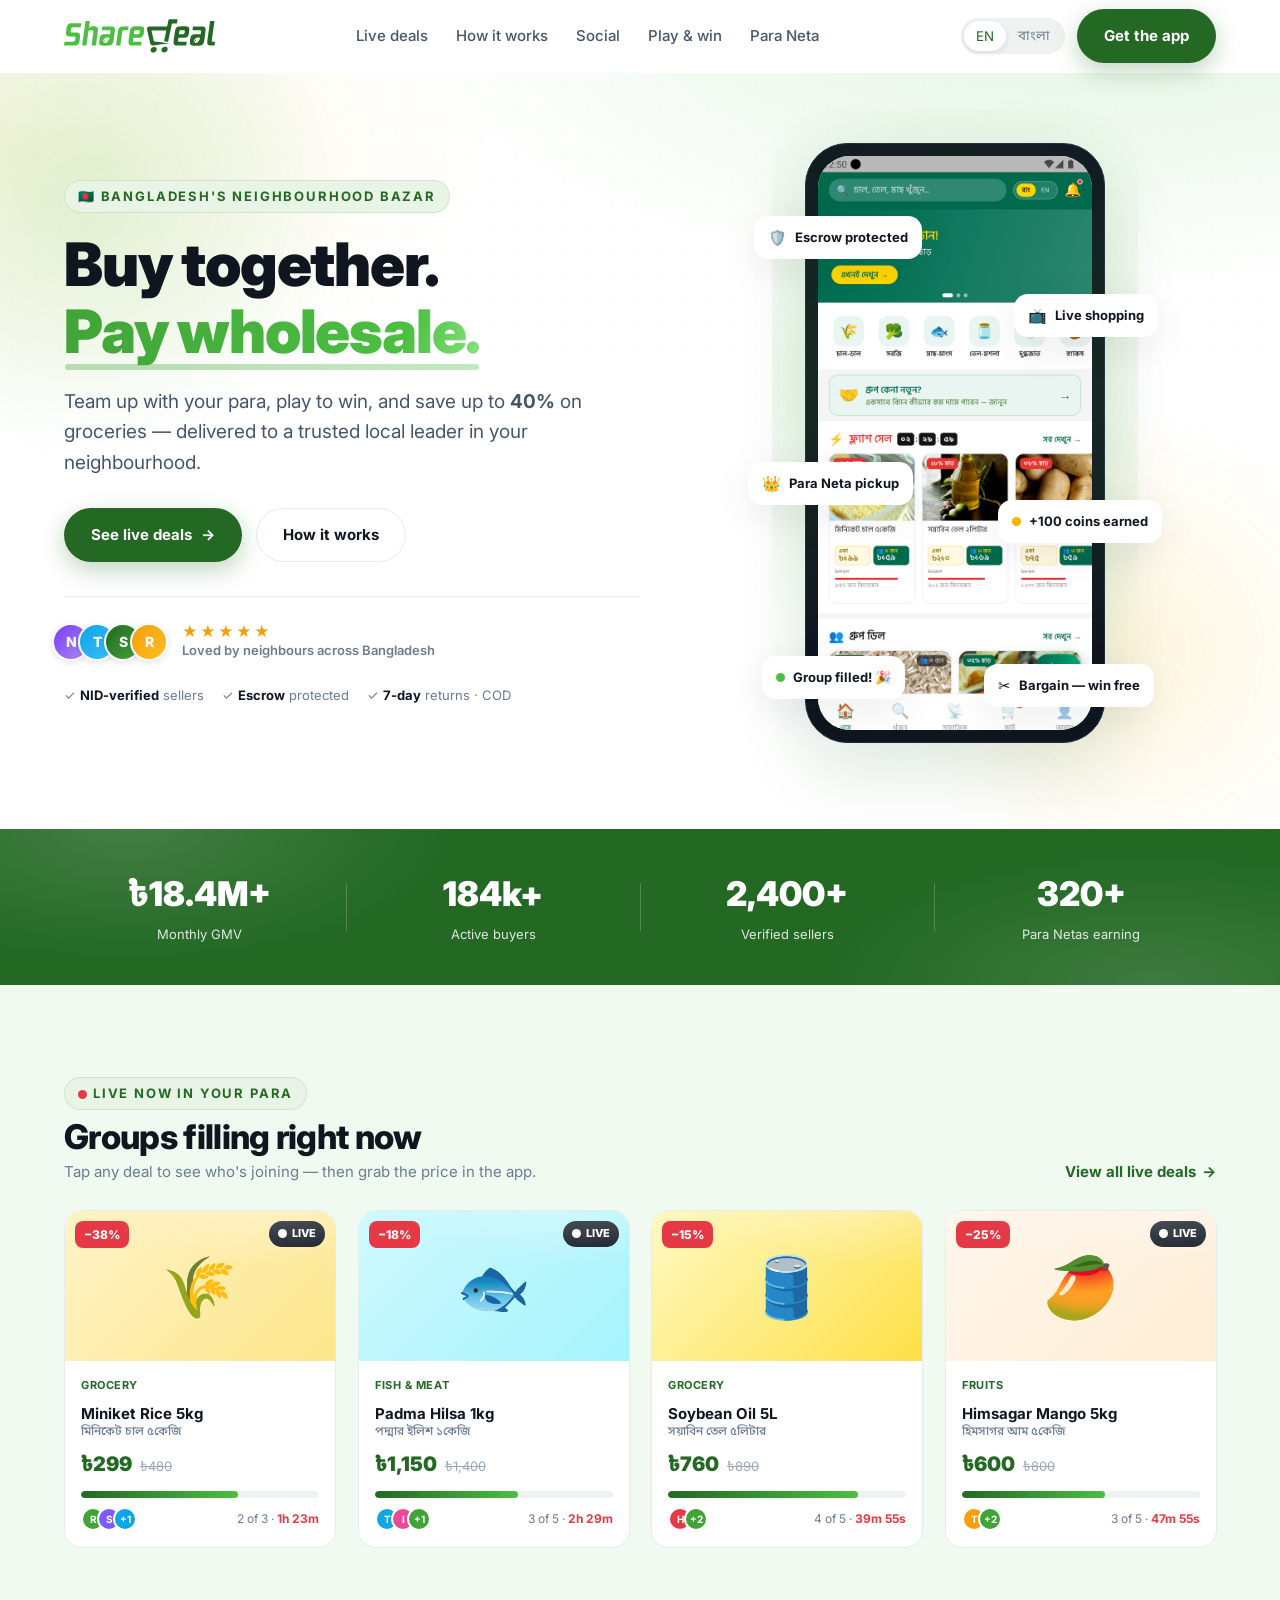
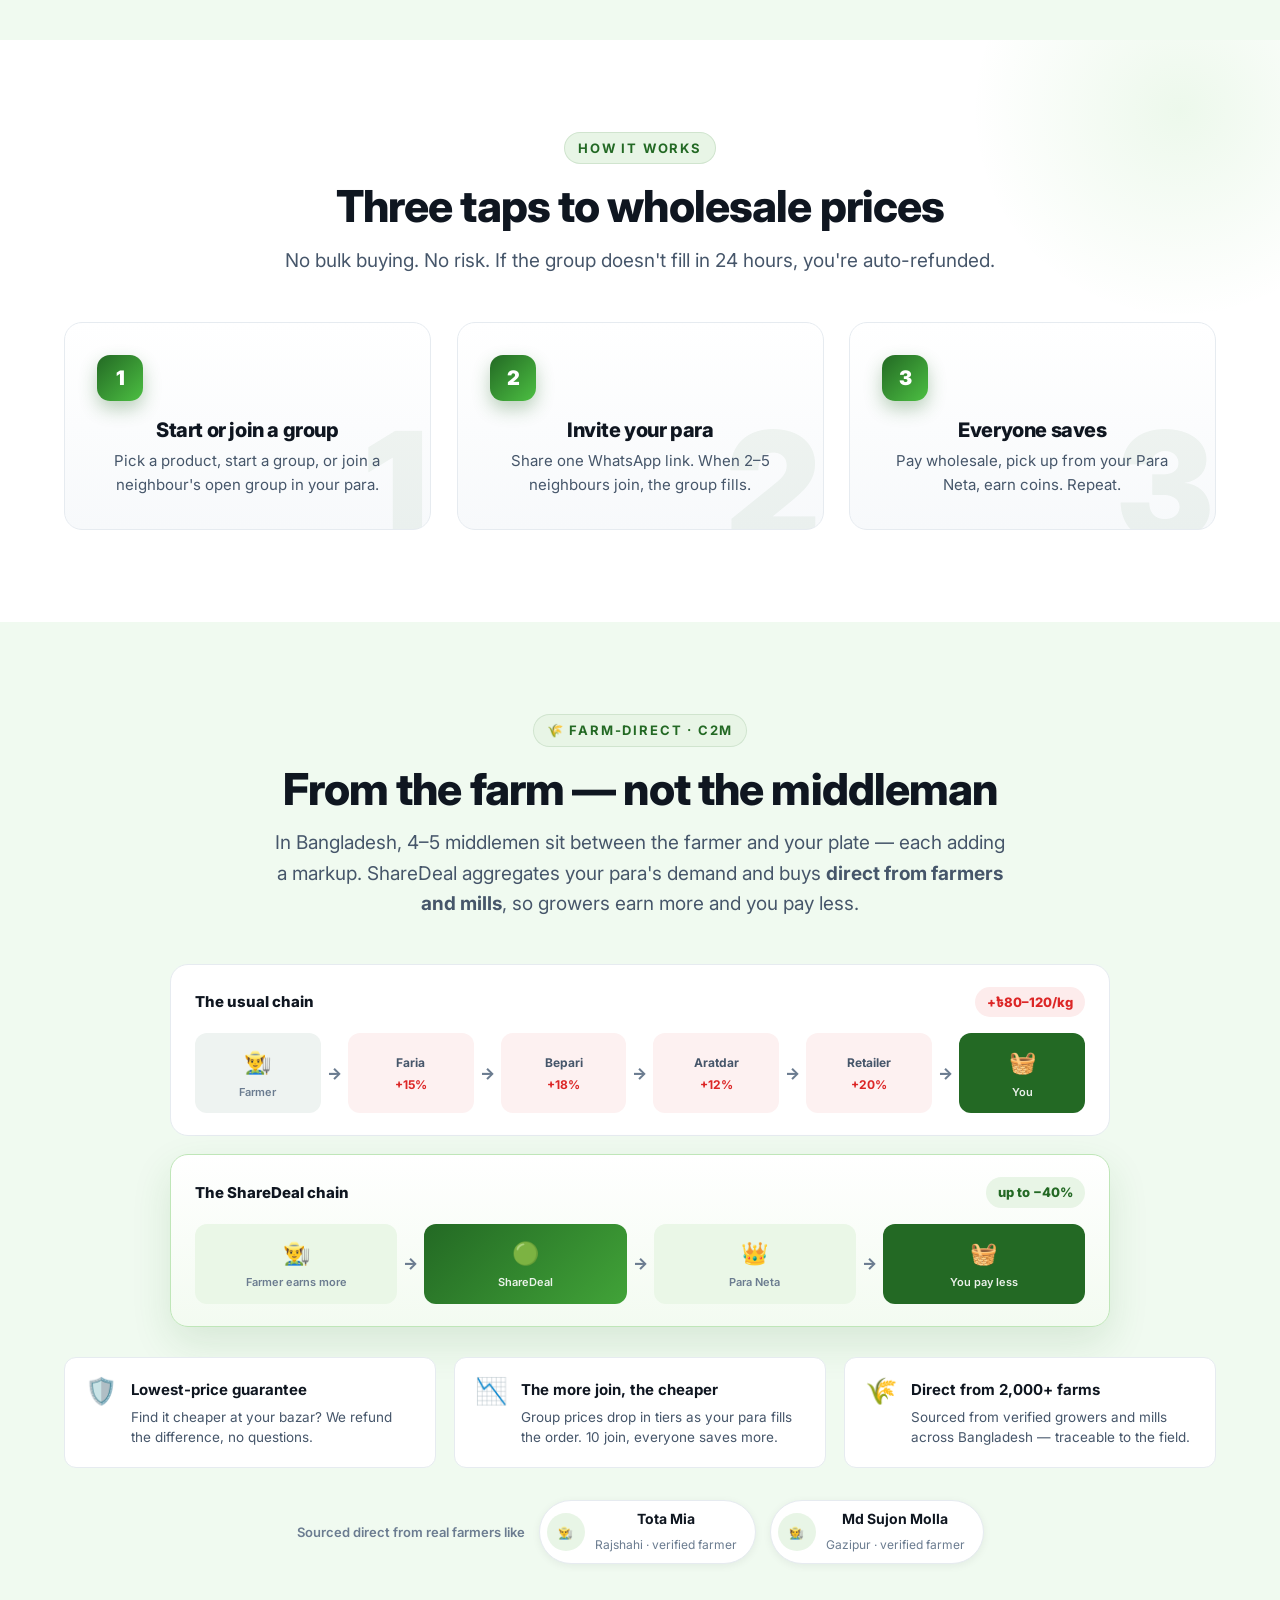
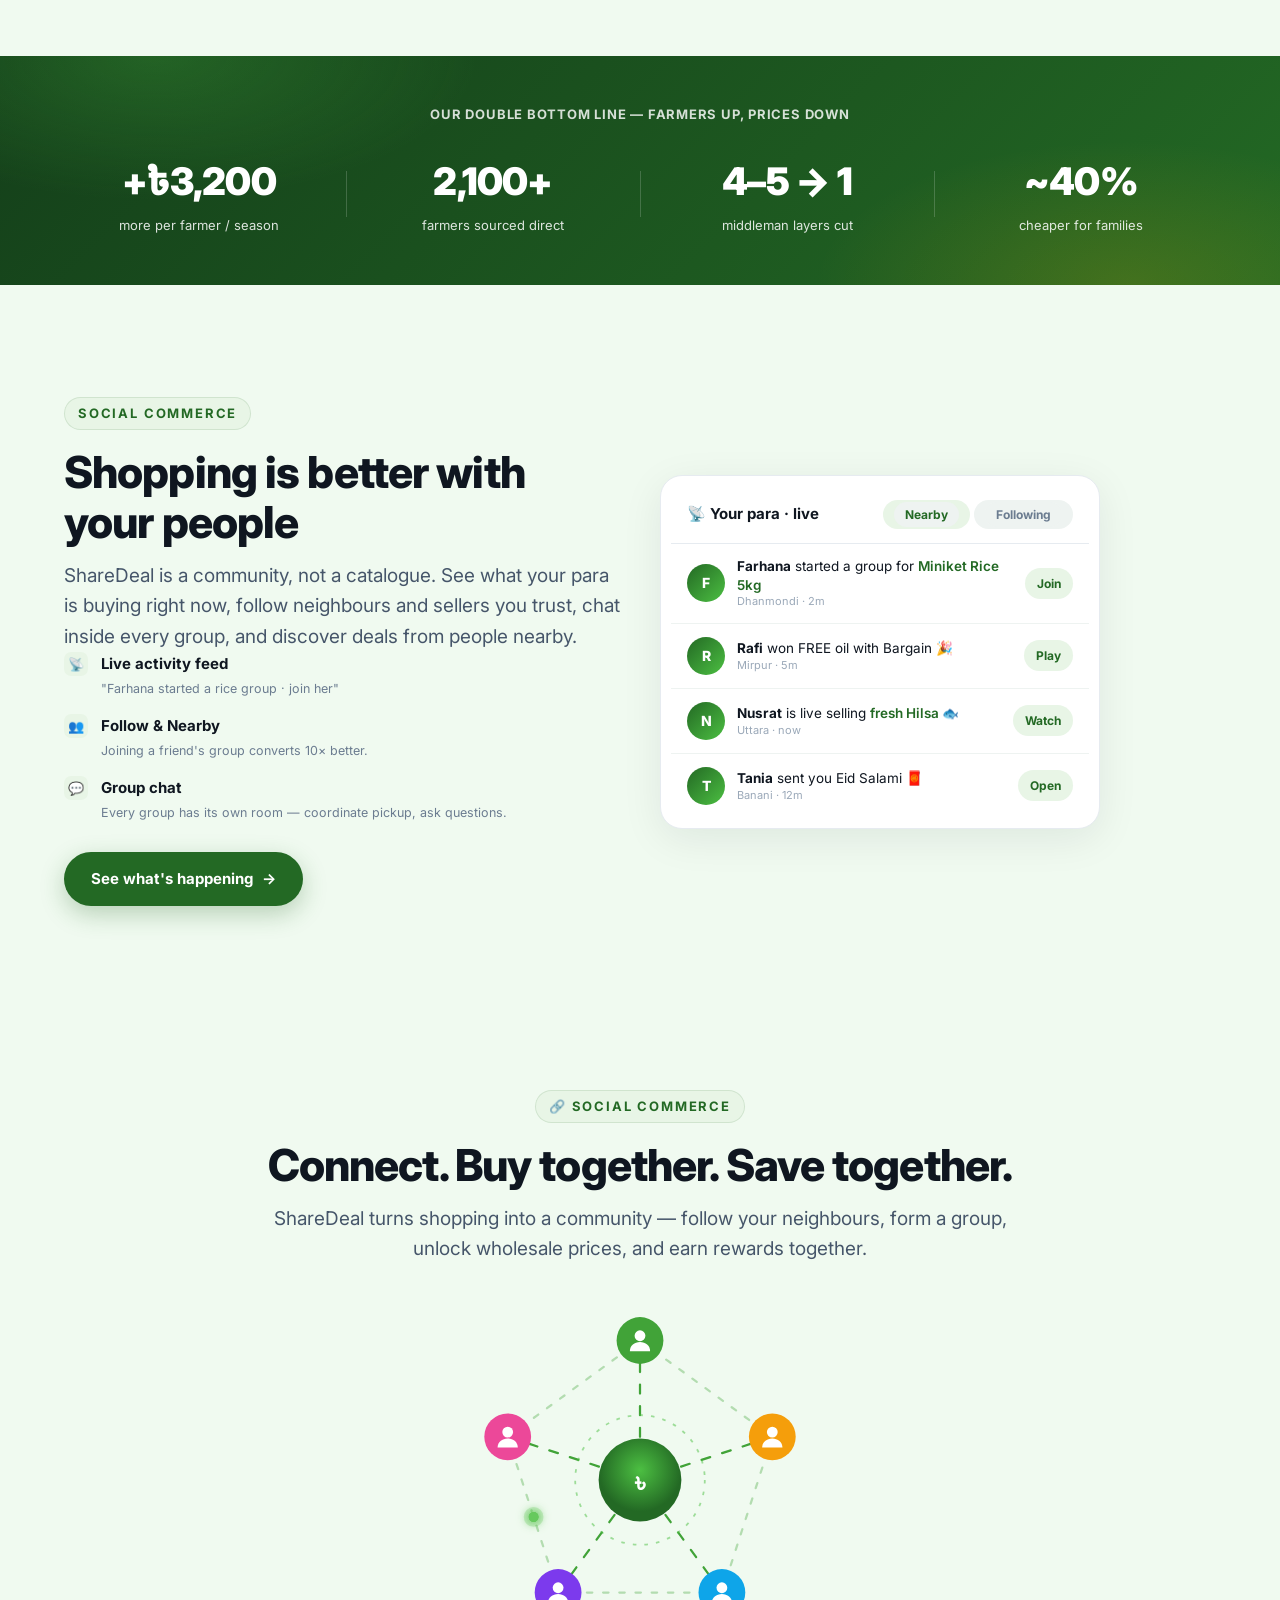
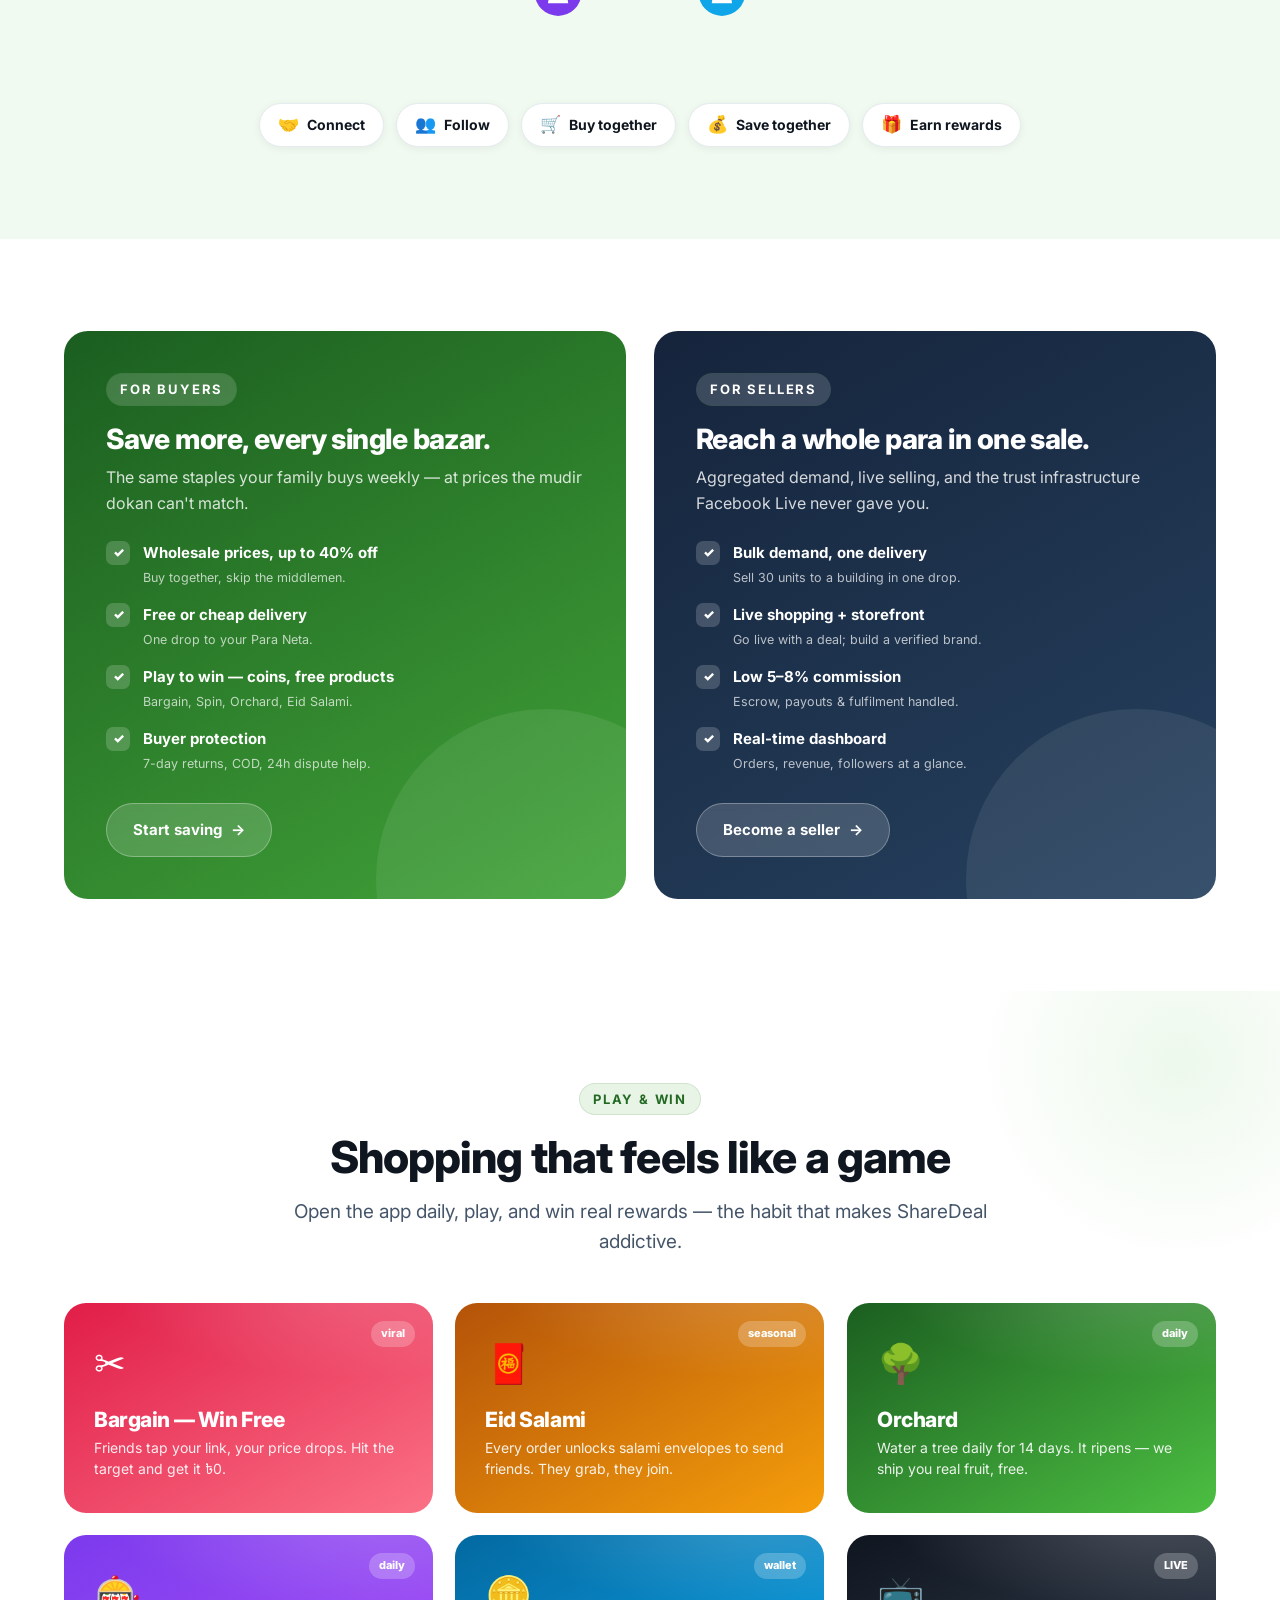
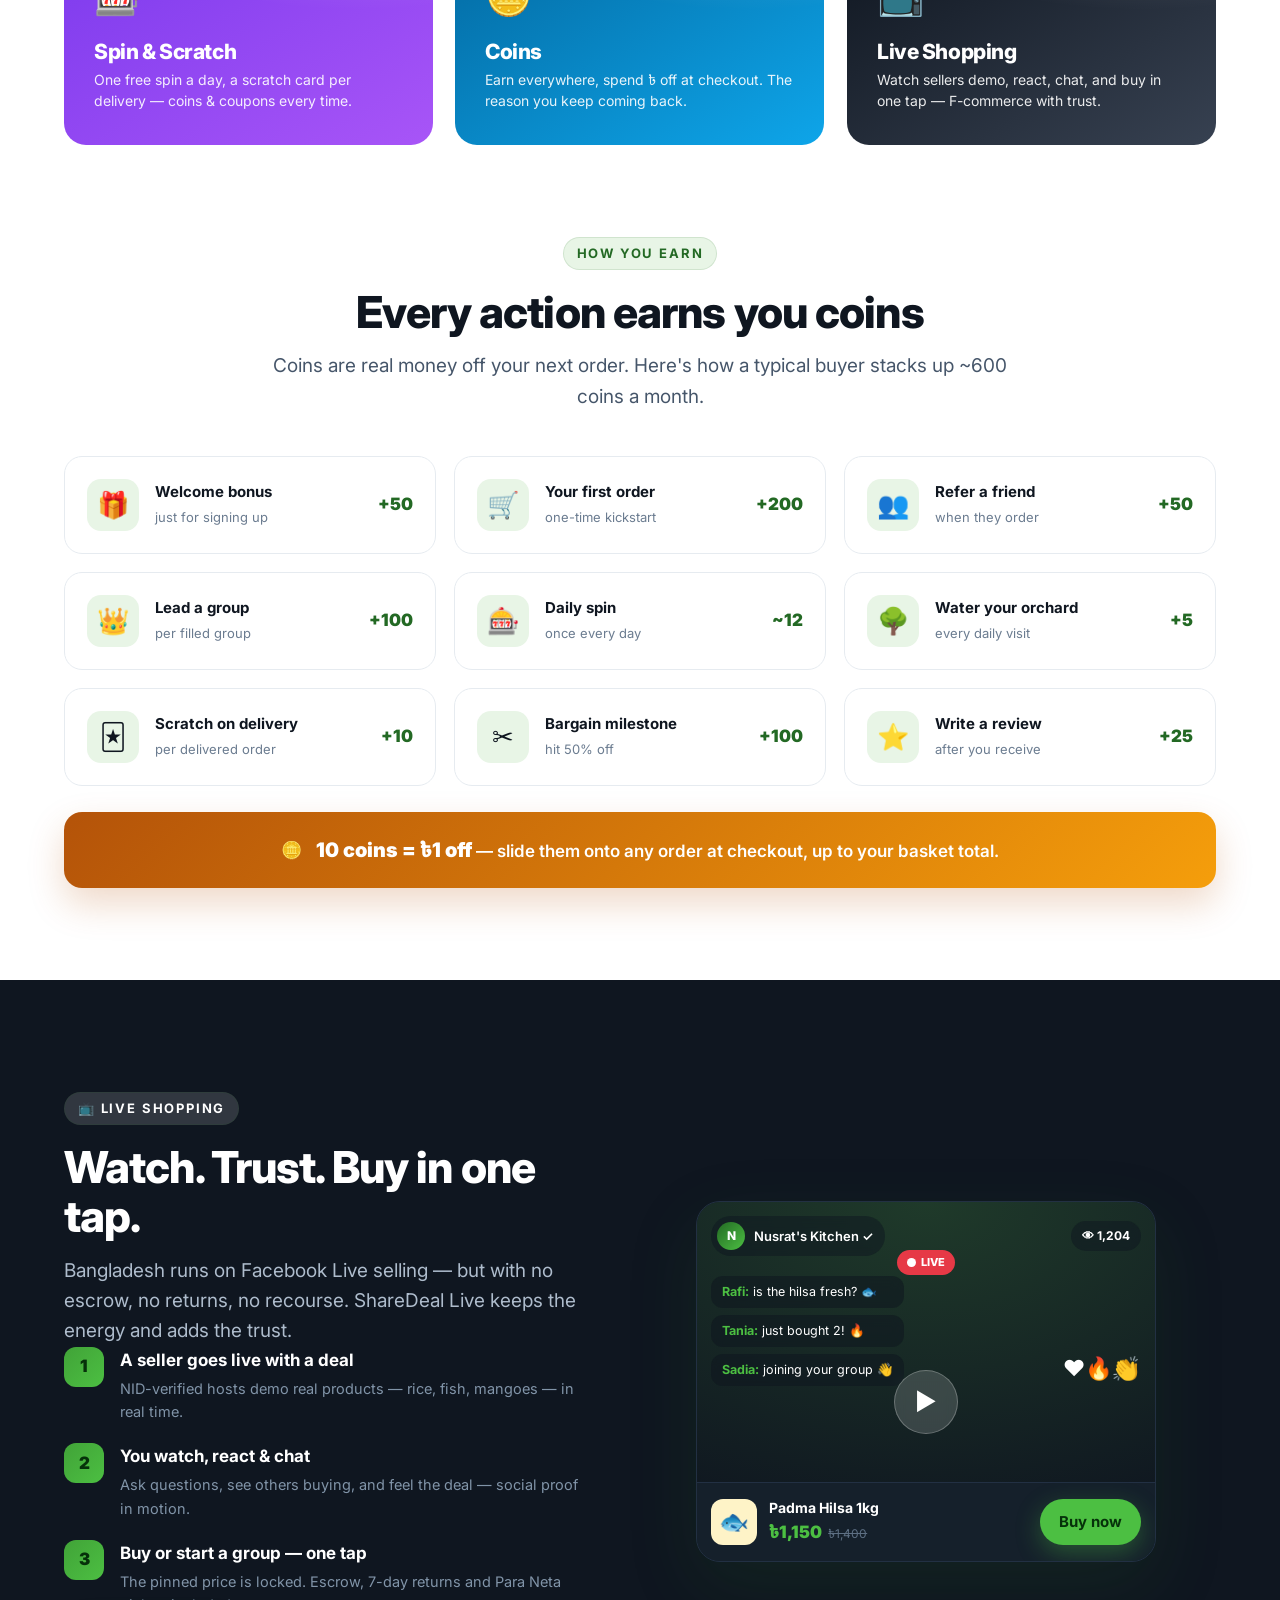
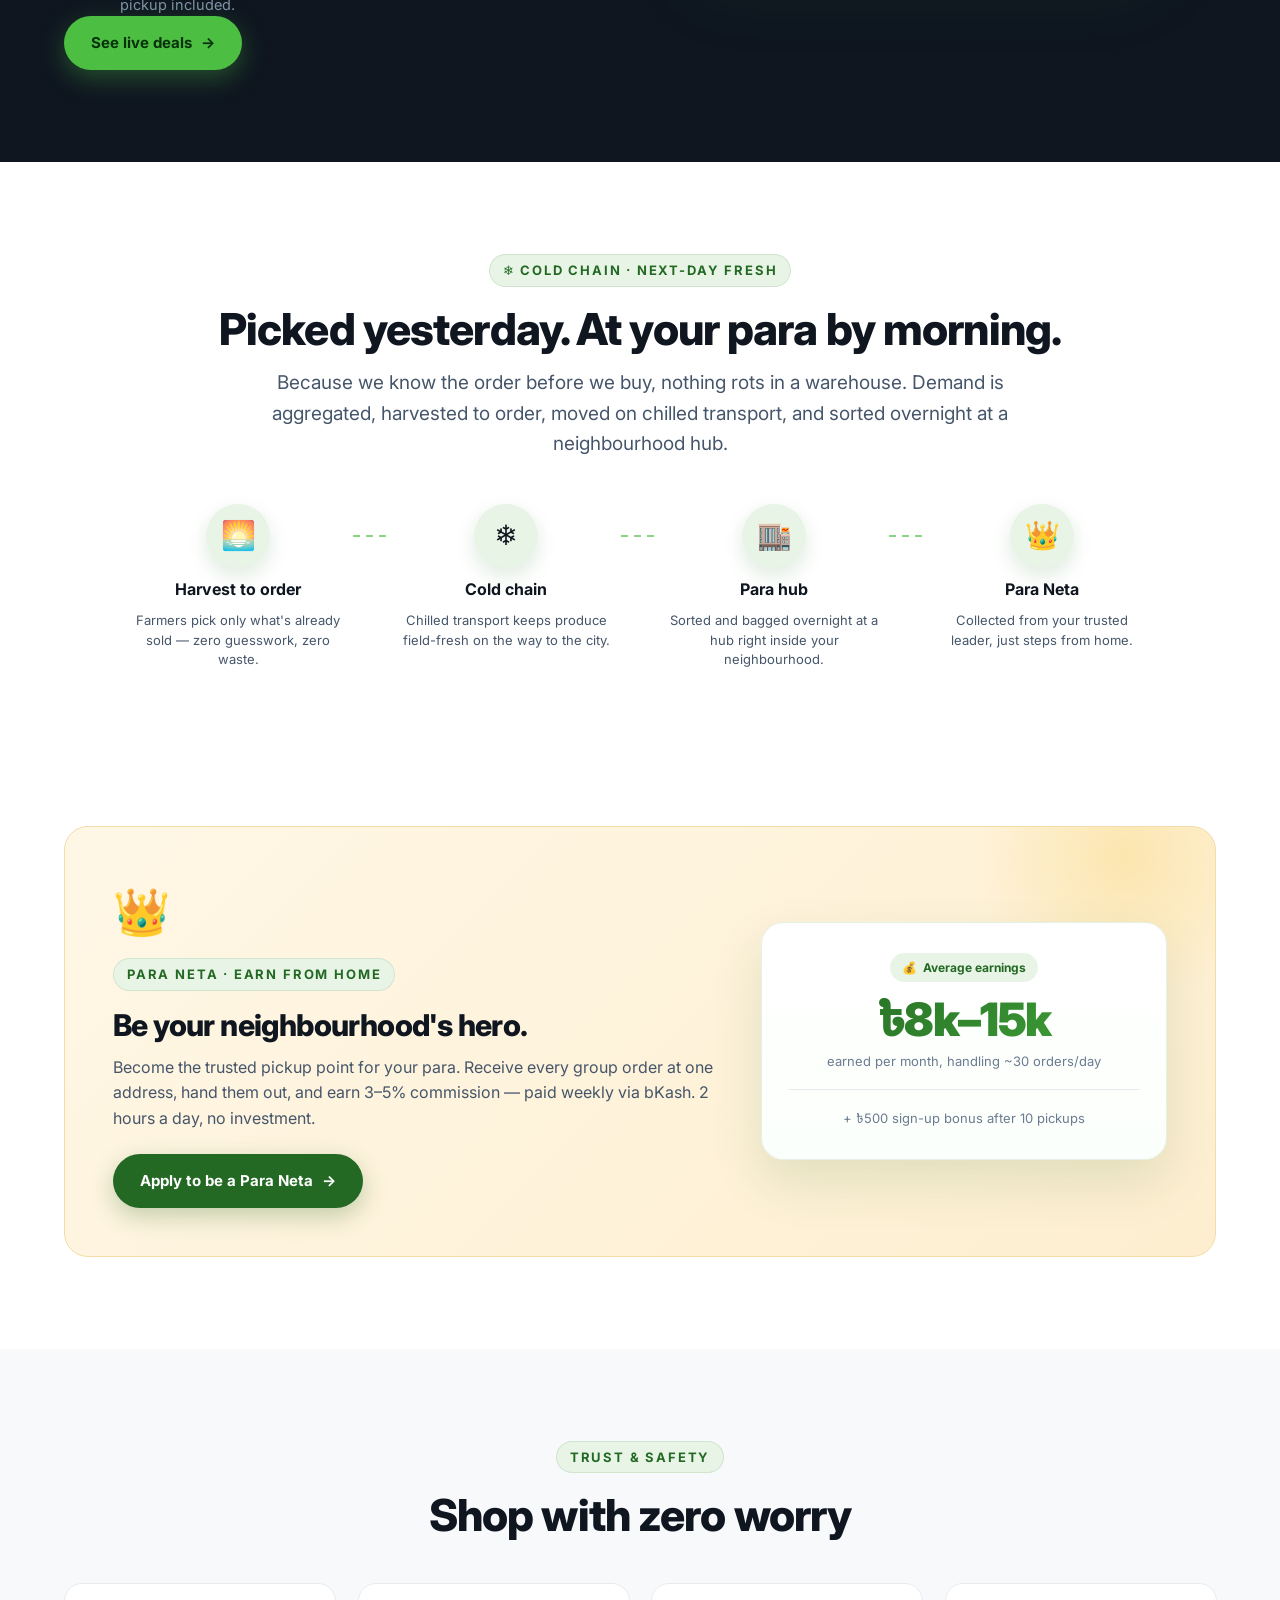
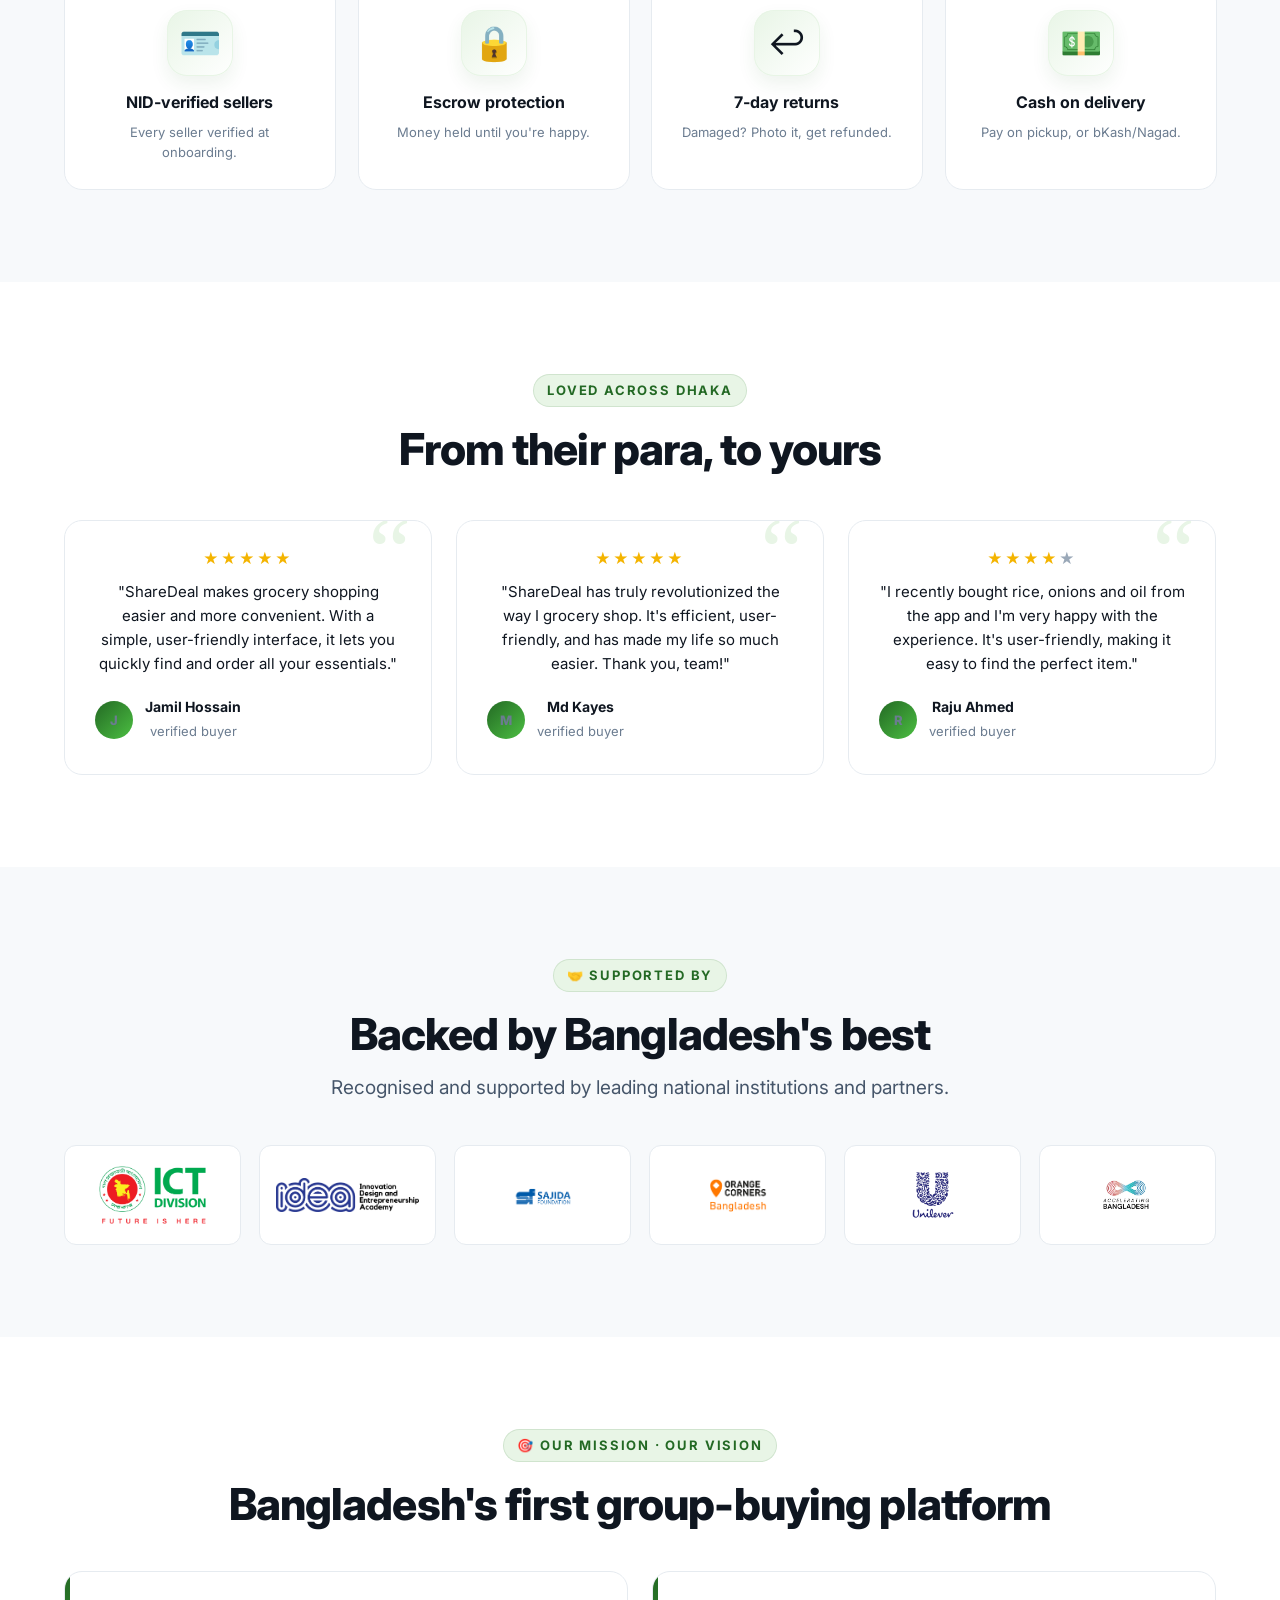
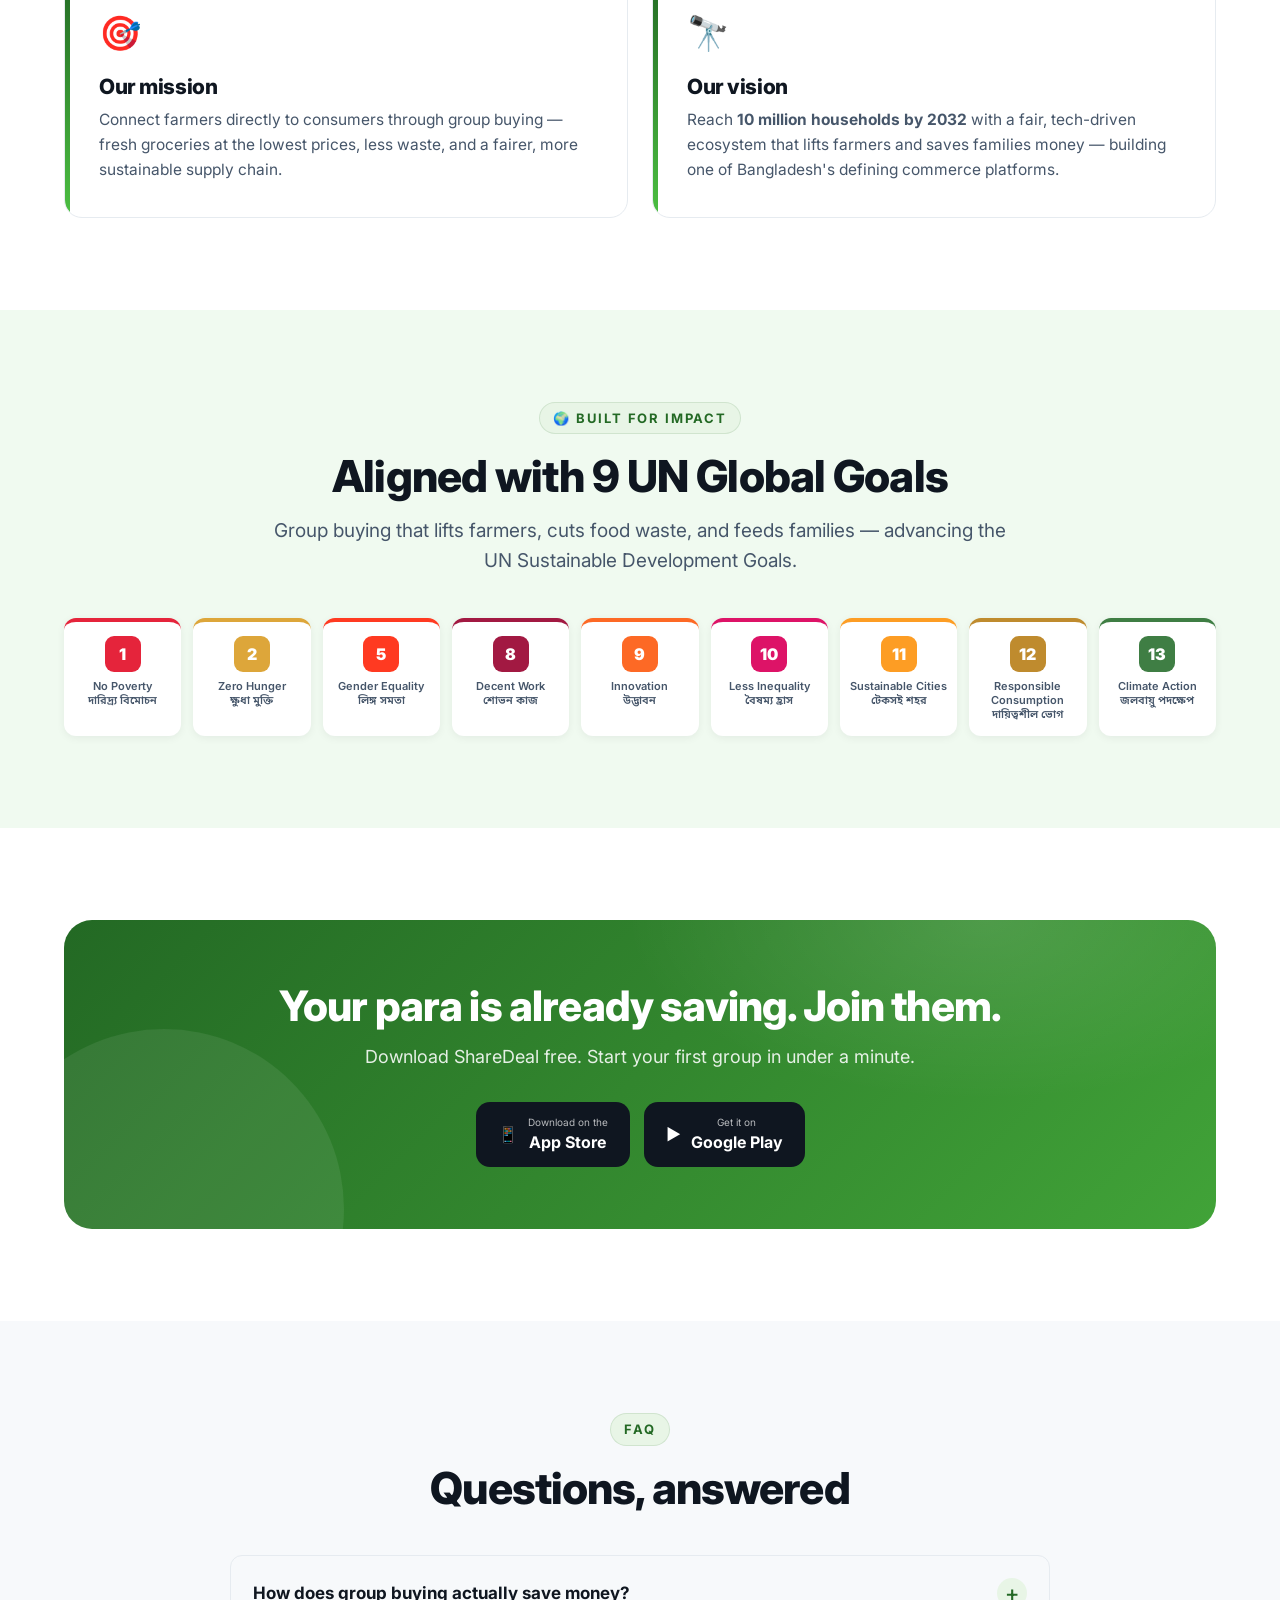
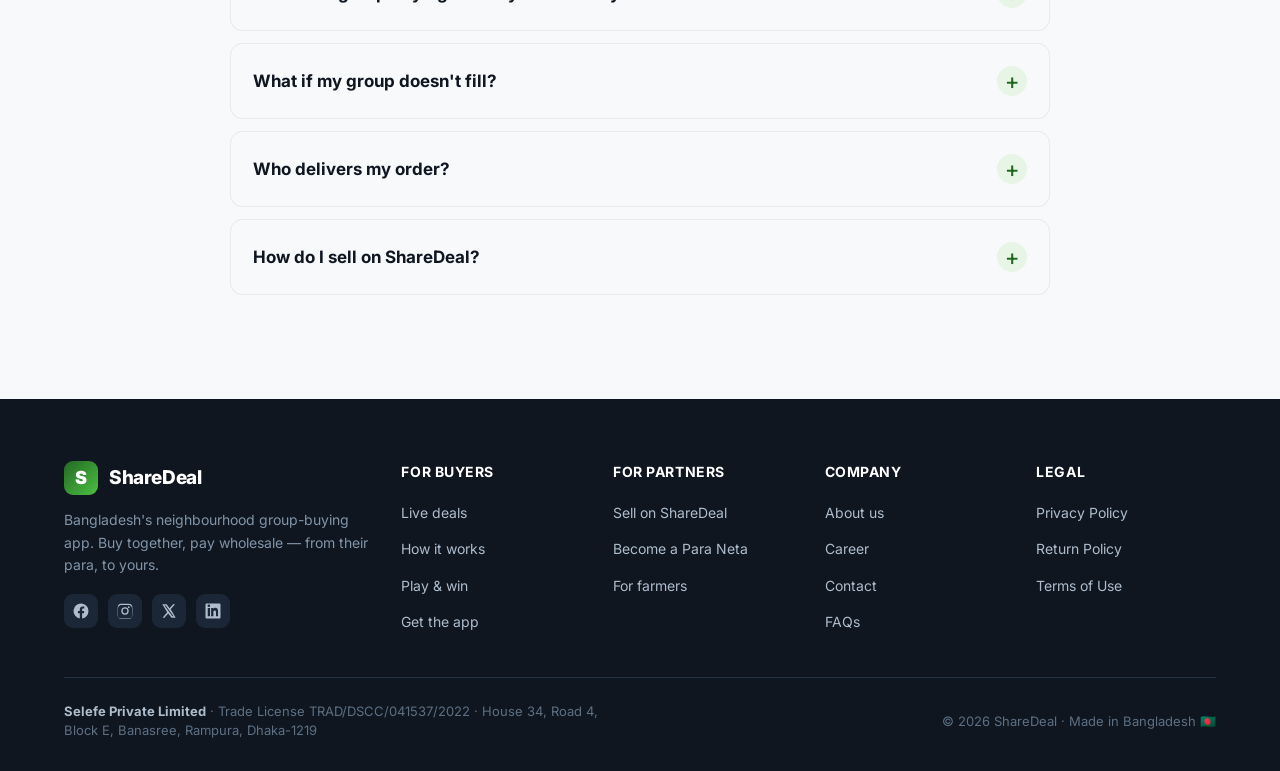
==== commit 4603f96f: "Community loop: traveling pulse lights nodes in sequence (v=8)" ====
--- a/index.html
+++ b/index.html
@@ -25,7 +25,7 @@
   <link rel="icon" href="data:image/svg+xml,%3Csvg xmlns='http://www.w3.org/2000/svg' viewBox='0 0 32 32'%3E%3Crect width='32' height='32' rx='8' fill='%23236924'/%3E%3Ctext x='16' y='22' font-family='Arial' font-size='18' font-weight='bold' fill='white' text-anchor='middle'%3ES%3C/text%3E%3C/svg%3E" />
   <link rel="preconnect" href="https://fonts.googleapis.com" /><link rel="preconnect" href="https://fonts.gstatic.com" crossorigin />
   <link href="https://fonts.googleapis.com/css2?family=Inter:wght@400;500;600;700;800;900&family=Noto+Sans+Bengali:wght@400;500;600;700;800&display=swap" rel="stylesheet" />
-  <link rel="stylesheet" href="assets/styles.css?v=7" />
+  <link rel="stylesheet" href="assets/styles.css?v=8" />
   <script type="application/ld+json">
   {"@context":"https://schema.org","@type":"Organization","name":"ShareDeal","legalName":"Selefe Private Limited","url":"https://sharedeal.app","logo":"https://sharedeal.app/logo.svg","description":"Bangladesh's neighbourhood group-buying platform for groceries.","address":{"@type":"PostalAddress","addressLocality":"Dhaka","addressCountry":"BD"},"sameAs":["https://facebook.com/sharedeal","https://instagram.com/sharedeal"]}
   </script>
@@ -228,11 +228,13 @@
           <circle class="coin c1" cx="300" cy="186" r="11" fill="#f59e0b"/><circle class="coin c2" cx="332" cy="194" r="9" fill="#fbbf24"/><circle class="coin c3" cx="270" cy="192" r="8" fill="#f59e0b"/>
         </g>
         <g class="loop-hub"><circle cx="300" cy="210" r="46" fill="url(#hubg)"/><text x="300" y="223" text-anchor="middle" font-size="30" font-weight="900" fill="#fff" font-family="Inter,sans-serif">৳</text></g>
+        <g class="loop-pings" fill="none" stroke="#4CBF42" stroke-width="3"><circle class="ping p1" cx="300" cy="55" r="26"/><circle class="ping p2" cx="447" cy="162" r="26"/><circle class="ping p3" cx="391" cy="335" r="26"/><circle class="ping p4" cx="209" cy="335" r="26"/><circle class="ping p5" cx="153" cy="162" r="26"/></g>
         <g class="loop-node n1"><circle cx="300" cy="55" r="26" fill="#41A338"/><use href="#psn" x="282" y="37" width="36" height="36"/></g>
         <g class="loop-node n2"><circle cx="447" cy="162" r="26" fill="#f59e0b"/><use href="#psn" x="429" y="144" width="36" height="36"/></g>
         <g class="loop-node n3"><circle cx="391" cy="335" r="26" fill="#0ea5e9"/><use href="#psn" x="373" y="317" width="36" height="36"/></g>
         <g class="loop-node n4"><circle cx="209" cy="335" r="26" fill="#7c3aed"/><use href="#psn" x="191" y="317" width="36" height="36"/></g>
         <g class="loop-node n5"><circle cx="153" cy="162" r="26" fill="#ec4899"/><use href="#psn" x="135" y="144" width="36" height="36"/></g>
+        <g class="tdot"><circle r="11" fill="#4CBF42" opacity=".22"/><circle r="6" fill="#fff"/><circle r="6" fill="#4CBF42" opacity=".85"/><animateMotion dur="6s" repeatCount="indefinite" calcMode="linear" path="M300,55 L447,162 L391,335 L209,335 L153,162 Z"/></g>
       </svg>
     </div>
     <div class="loop-steps reveal">
@@ -483,6 +485,6 @@
     </div>
   </div></footer>
 
-  <script src="assets/app.js?v=7"></script>
+  <script src="assets/app.js?v=8"></script>
 </body>
 </html>
--- a/assets/styles.css
+++ b/assets/styles.css
@@ -672,8 +672,13 @@
 .loop-svg{width:100%;height:auto;overflow:visible;display:block}
 /* connection lines — flowing dashes (people connecting / following) */
 .loop-svg .lk{stroke-dasharray:10 14;animation:lkflow 1.8s linear infinite}
-.loop-svg .lk.ring{opacity:.4;stroke-dasharray:6 12;animation-duration:2.6s}
+.loop-svg .lk.ring{opacity:.35;stroke-dasharray:6 12;animation:none}
 @keyframes lkflow{to{stroke-dashoffset:-48}}
+/* traveling pulse lights each node in sequence (Connect→Follow→Buy→Save→Reward) */
+.loop-pings .ping{transform-box:fill-box;transform-origin:center;opacity:0;animation:nodeping 6s linear infinite}
+.ping.p2{animation-delay:1.2s}.ping.p3{animation-delay:2.4s}.ping.p4{animation-delay:3.6s}.ping.p5{animation-delay:4.8s}
+@keyframes nodeping{0%{transform:scale(1);opacity:.75}18%{transform:scale(1.85);opacity:0}100%{transform:scale(1.85);opacity:0}}
+.tdot{filter:drop-shadow(0 0 5px rgba(76,191,66,.9))}
 /* nodes (people) gently bob, staggered */
 .loop-node{transform-box:fill-box;transform-origin:center;animation:nodebob 4s ease-in-out infinite}
 .loop-node.n2{animation-delay:.5s}.loop-node.n3{animation-delay:1s}.loop-node.n4{animation-delay:1.5s}.loop-node.n5{animation-delay:2s}
@@ -693,6 +698,6 @@
 .lstep{display:inline-flex;align-items:center;gap:8px;background:#fff;border:1px solid var(--border);border-radius:999px;padding:10px 18px;font-weight:700;font-size:14px;box-shadow:var(--shadow-xs)}
 .lstep b{font-size:17px;font-weight:400;line-height:1}
 @media (prefers-reduced-motion:reduce){
-  .loop-svg .lk,.loop-node,.loop-hub,.loop-orbit,.loop-coins .coin{animation:none}
-  .loop-coins{display:none}
+  .loop-svg .lk,.loop-node,.loop-hub,.loop-orbit,.loop-coins .coin,.loop-pings .ping{animation:none}
+  .loop-coins,.tdot{display:none}
 }
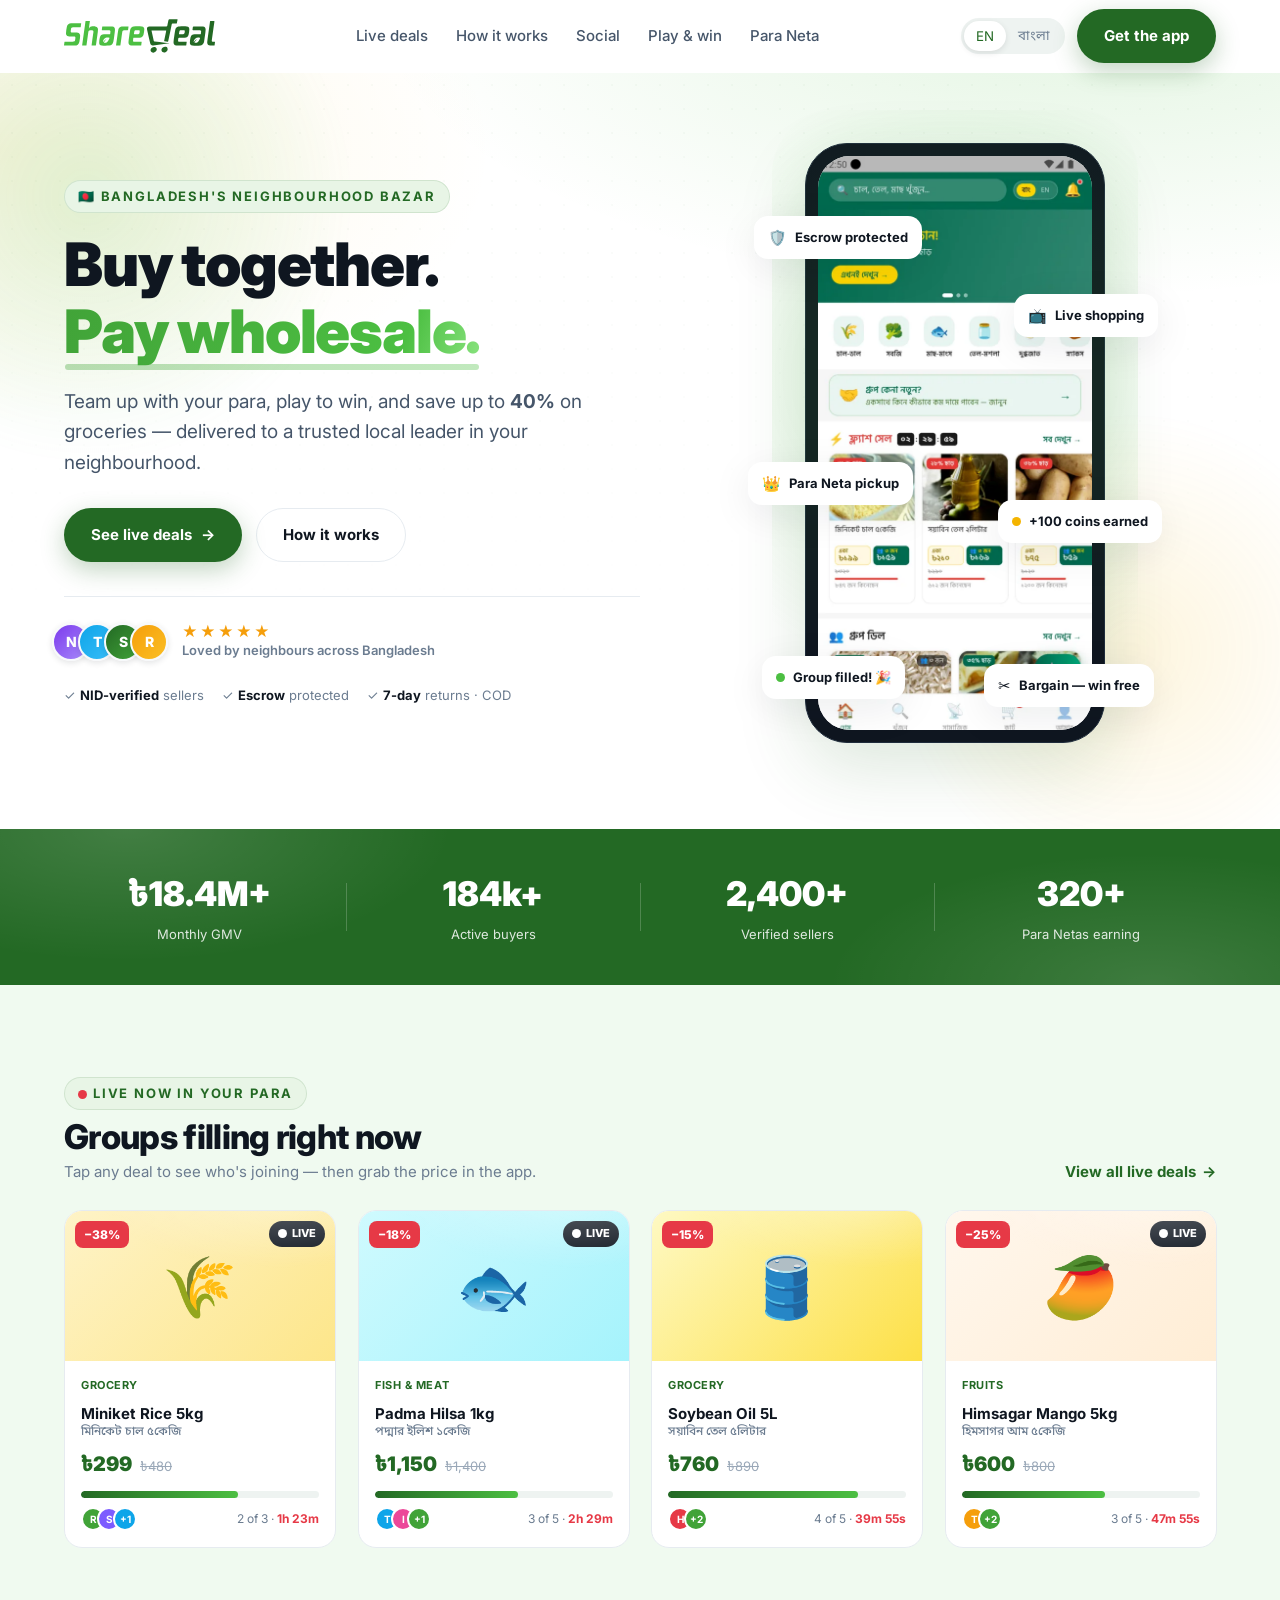
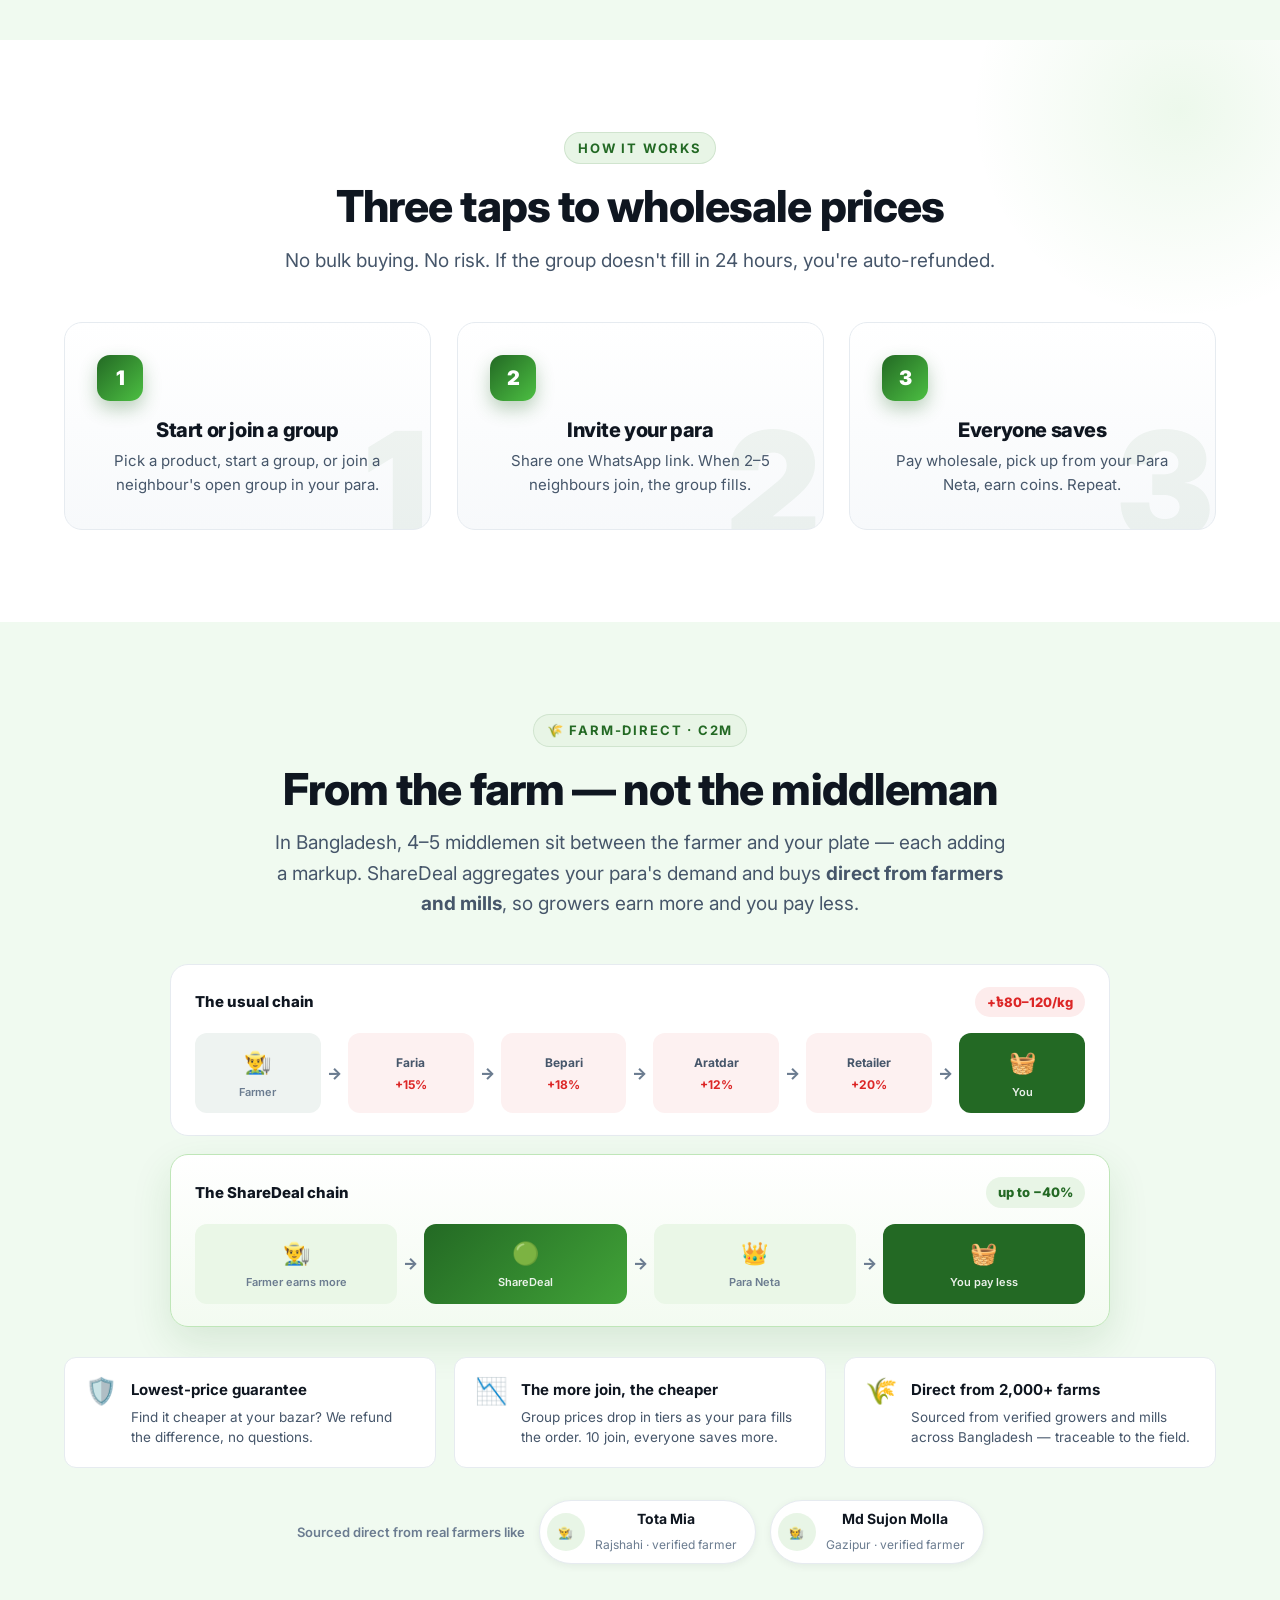
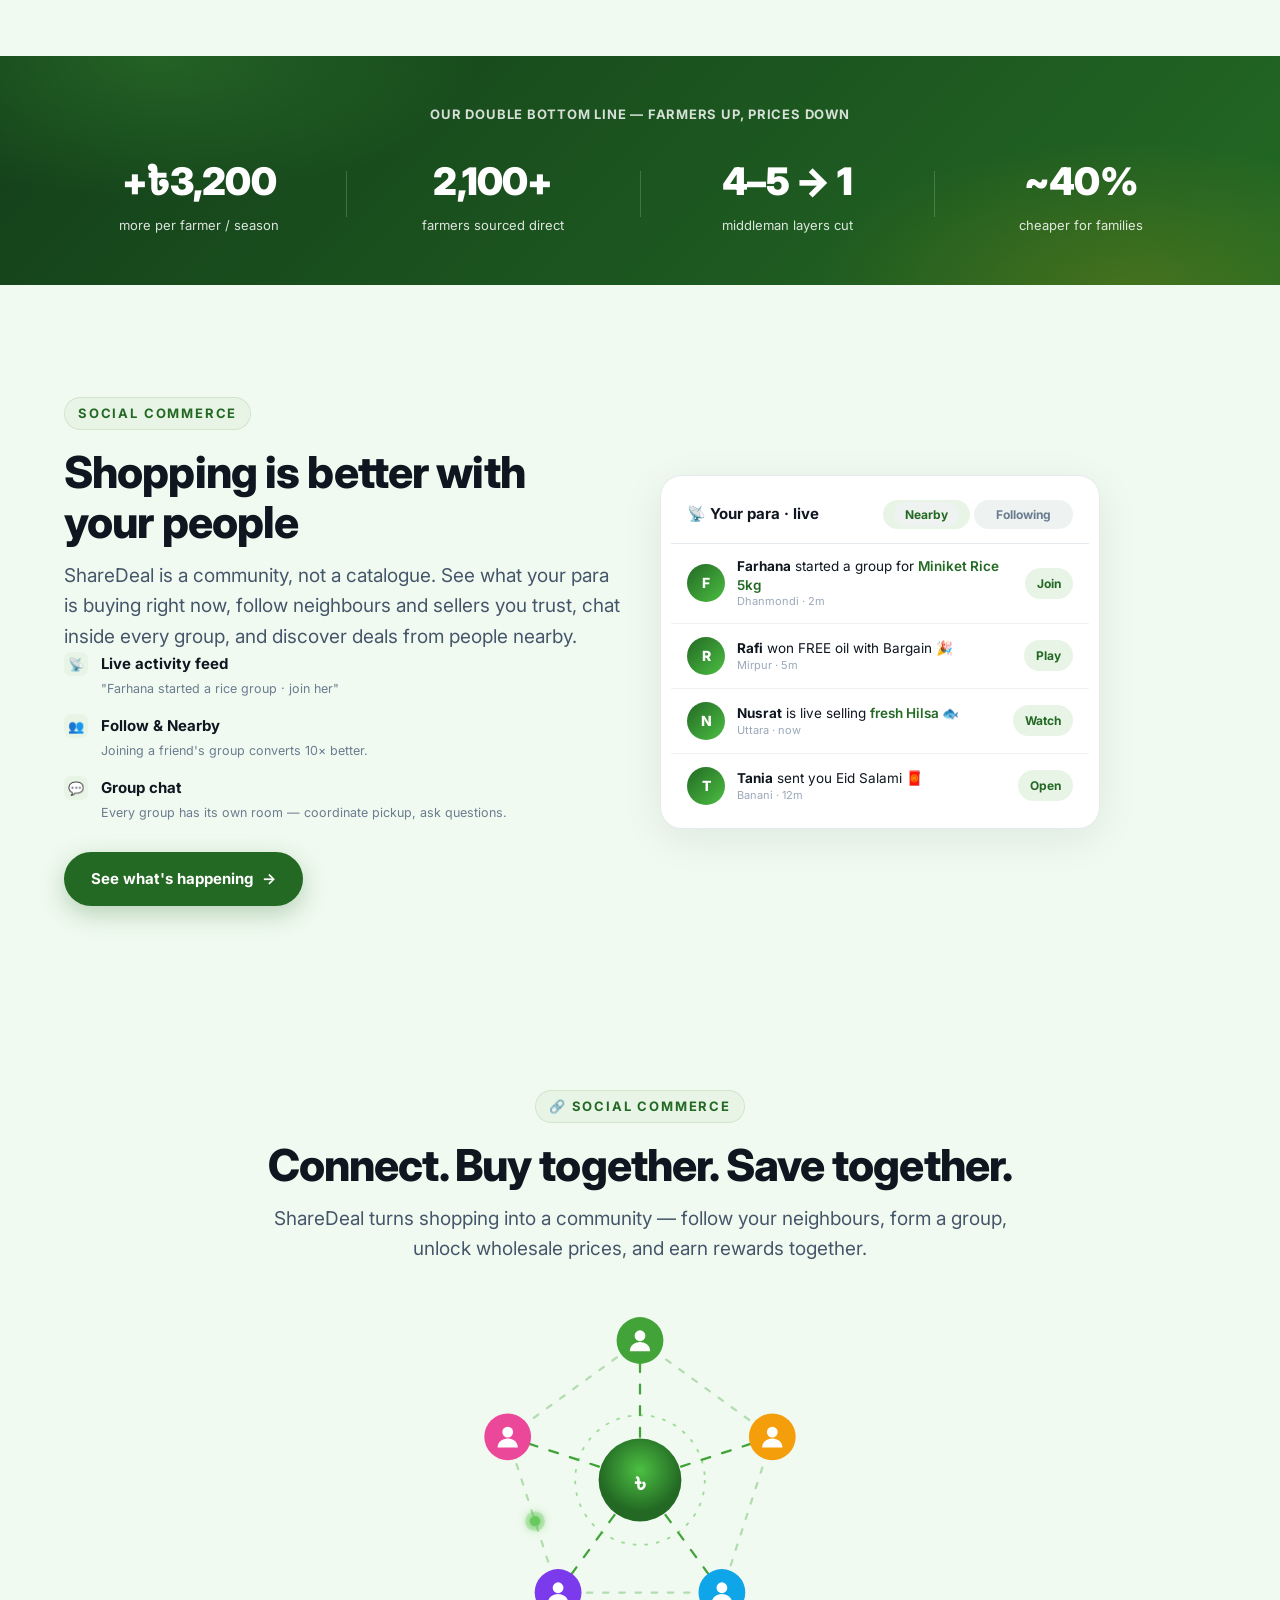
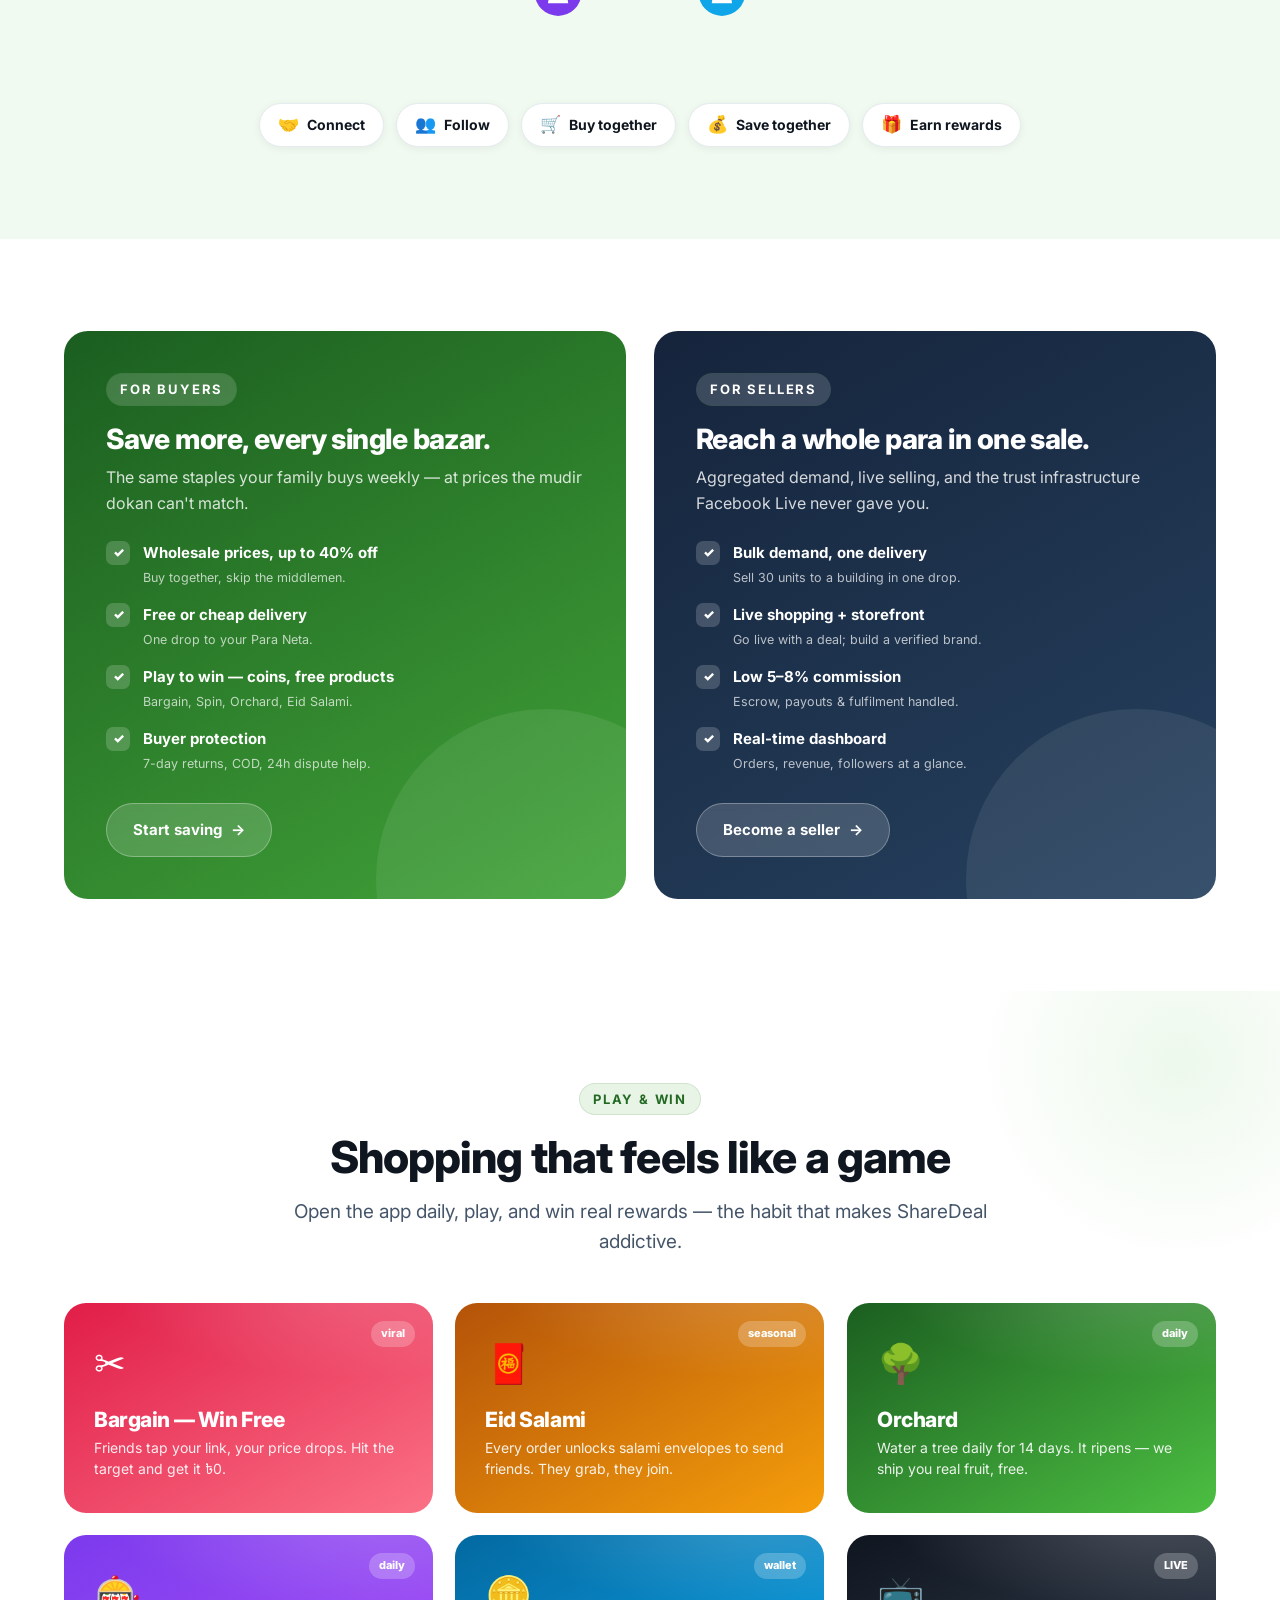
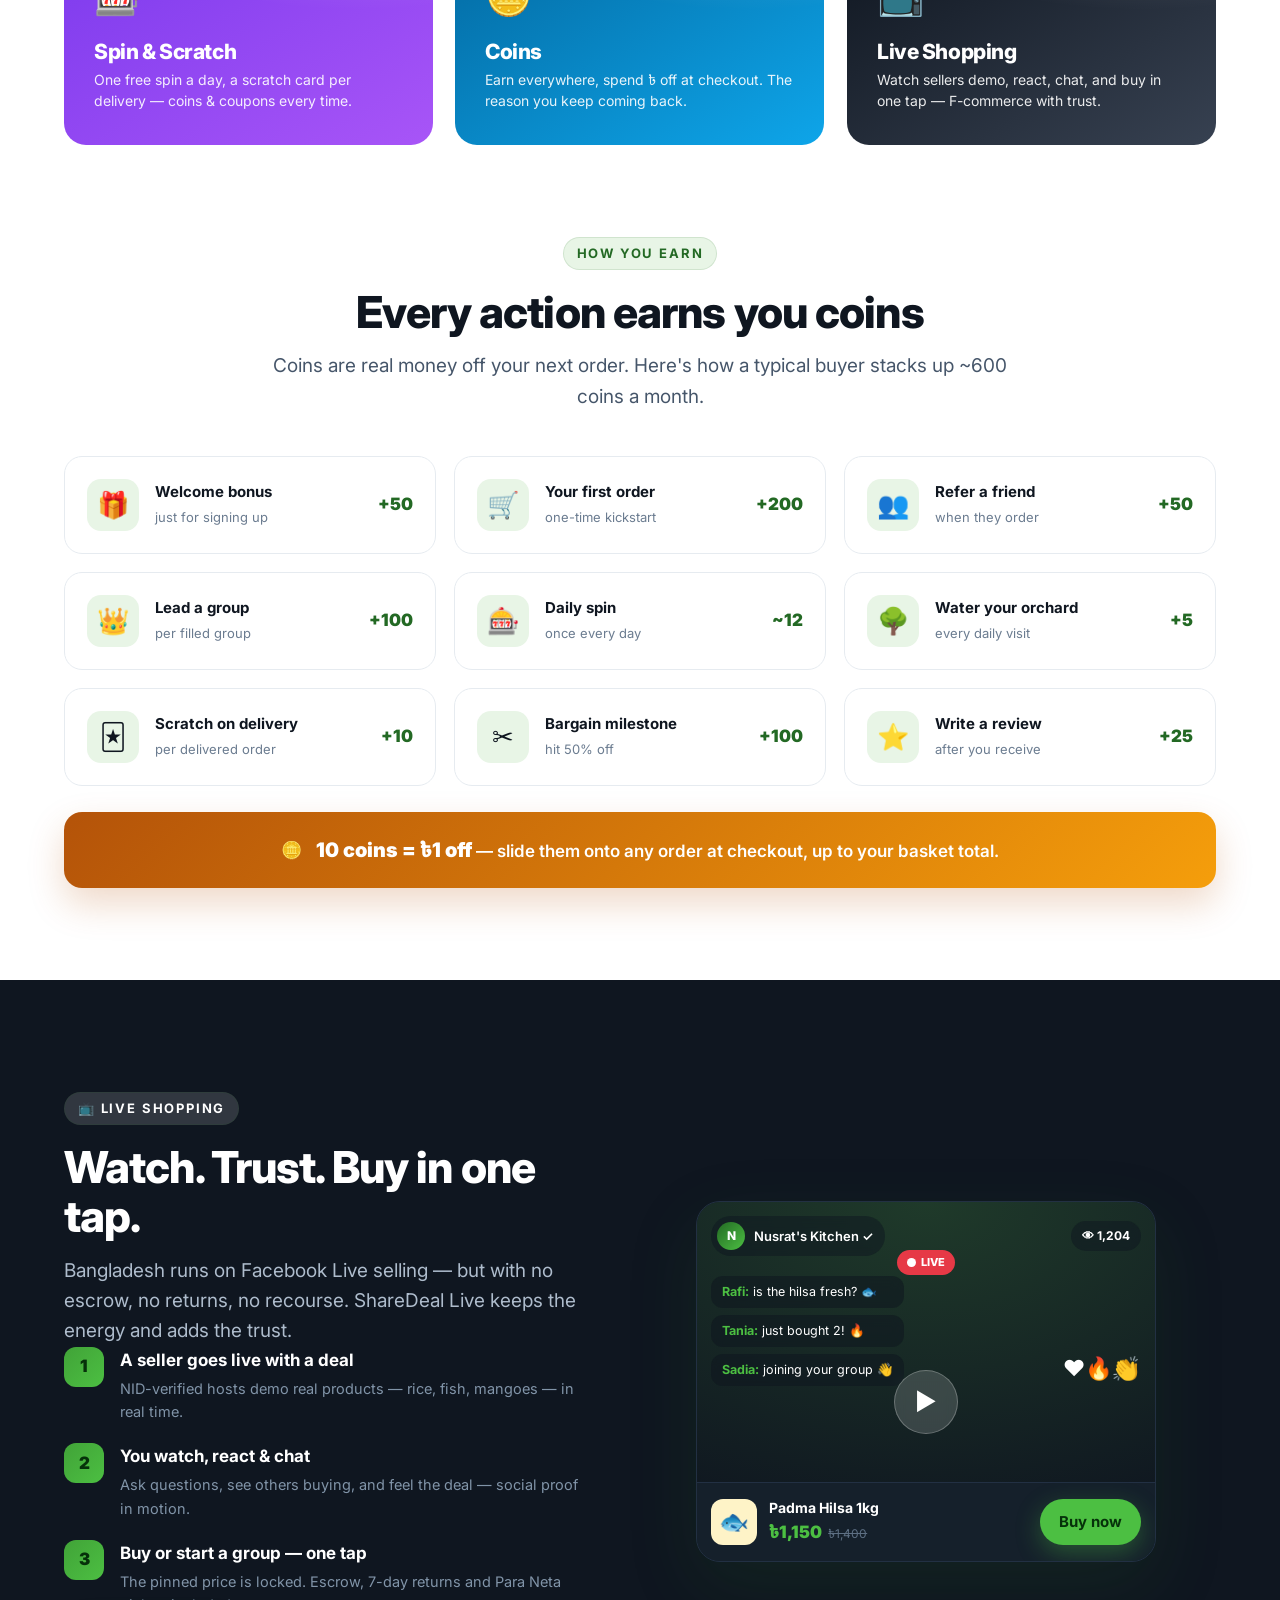
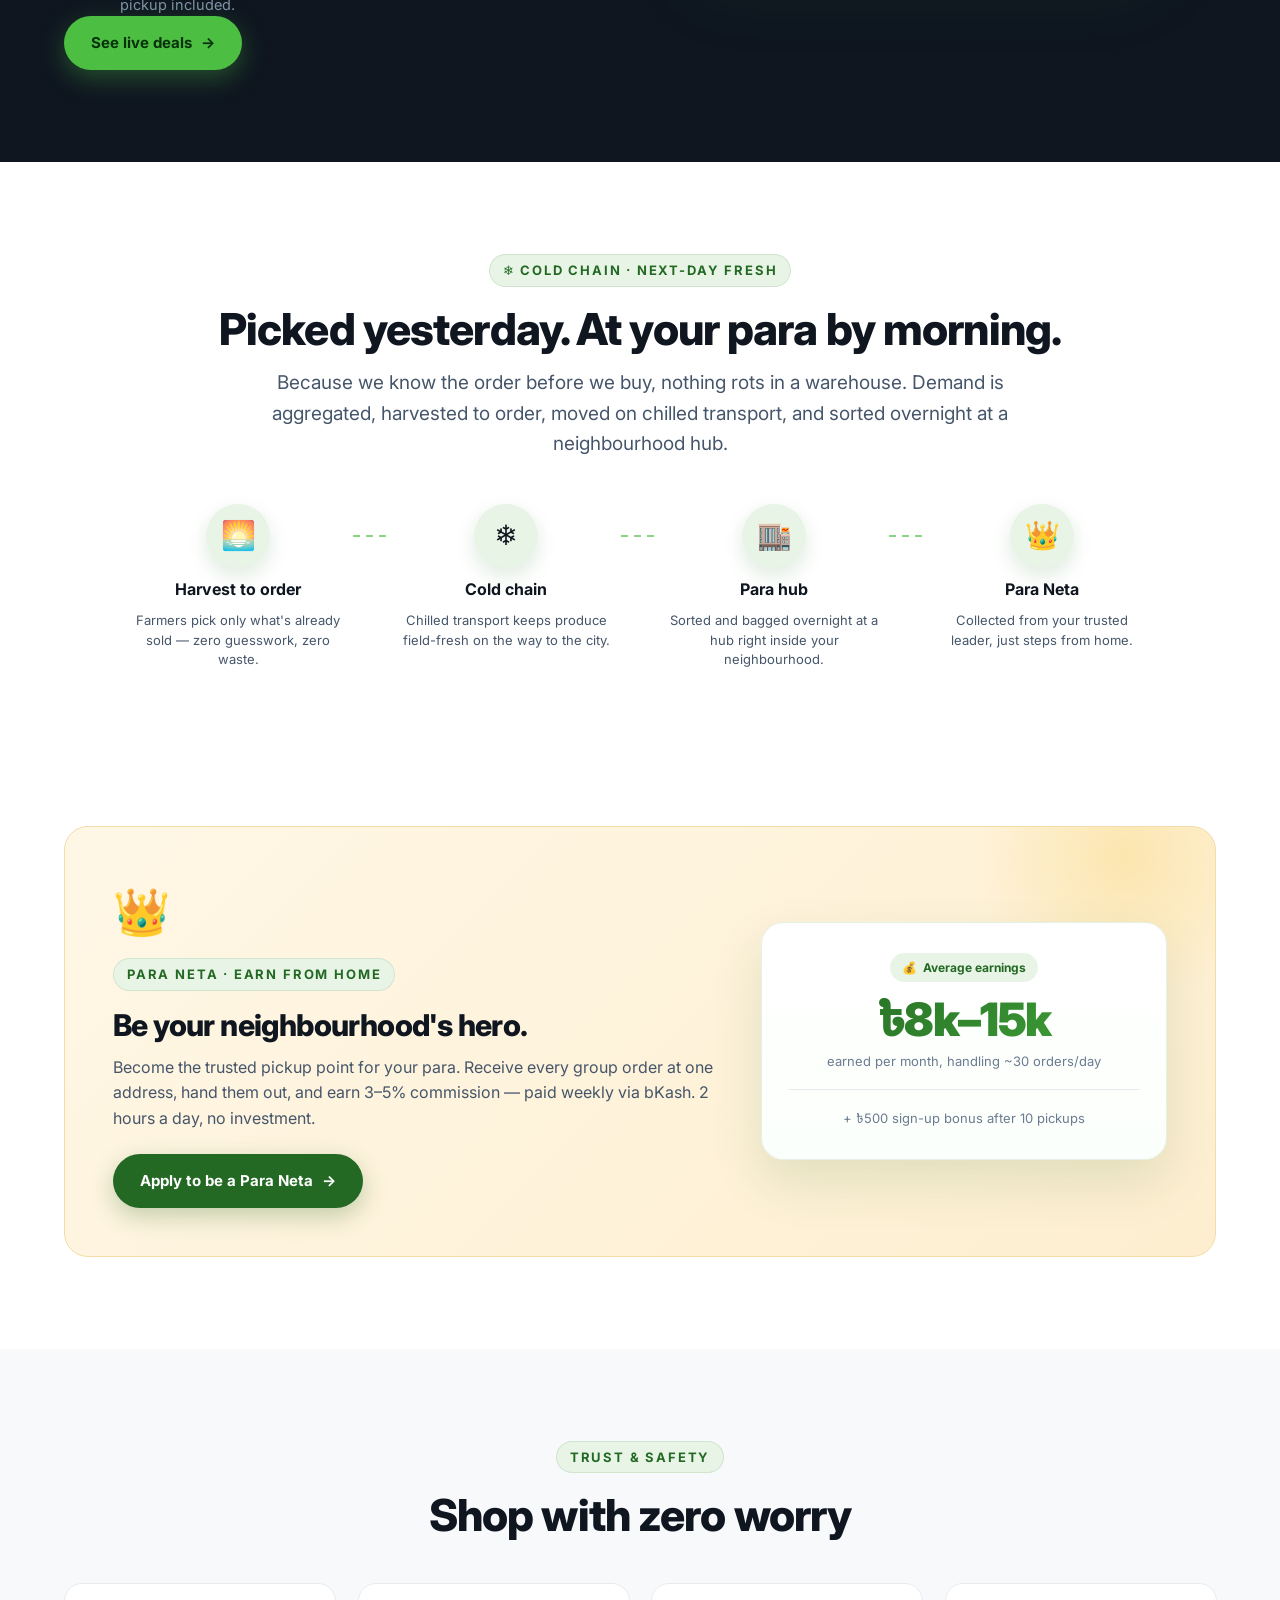
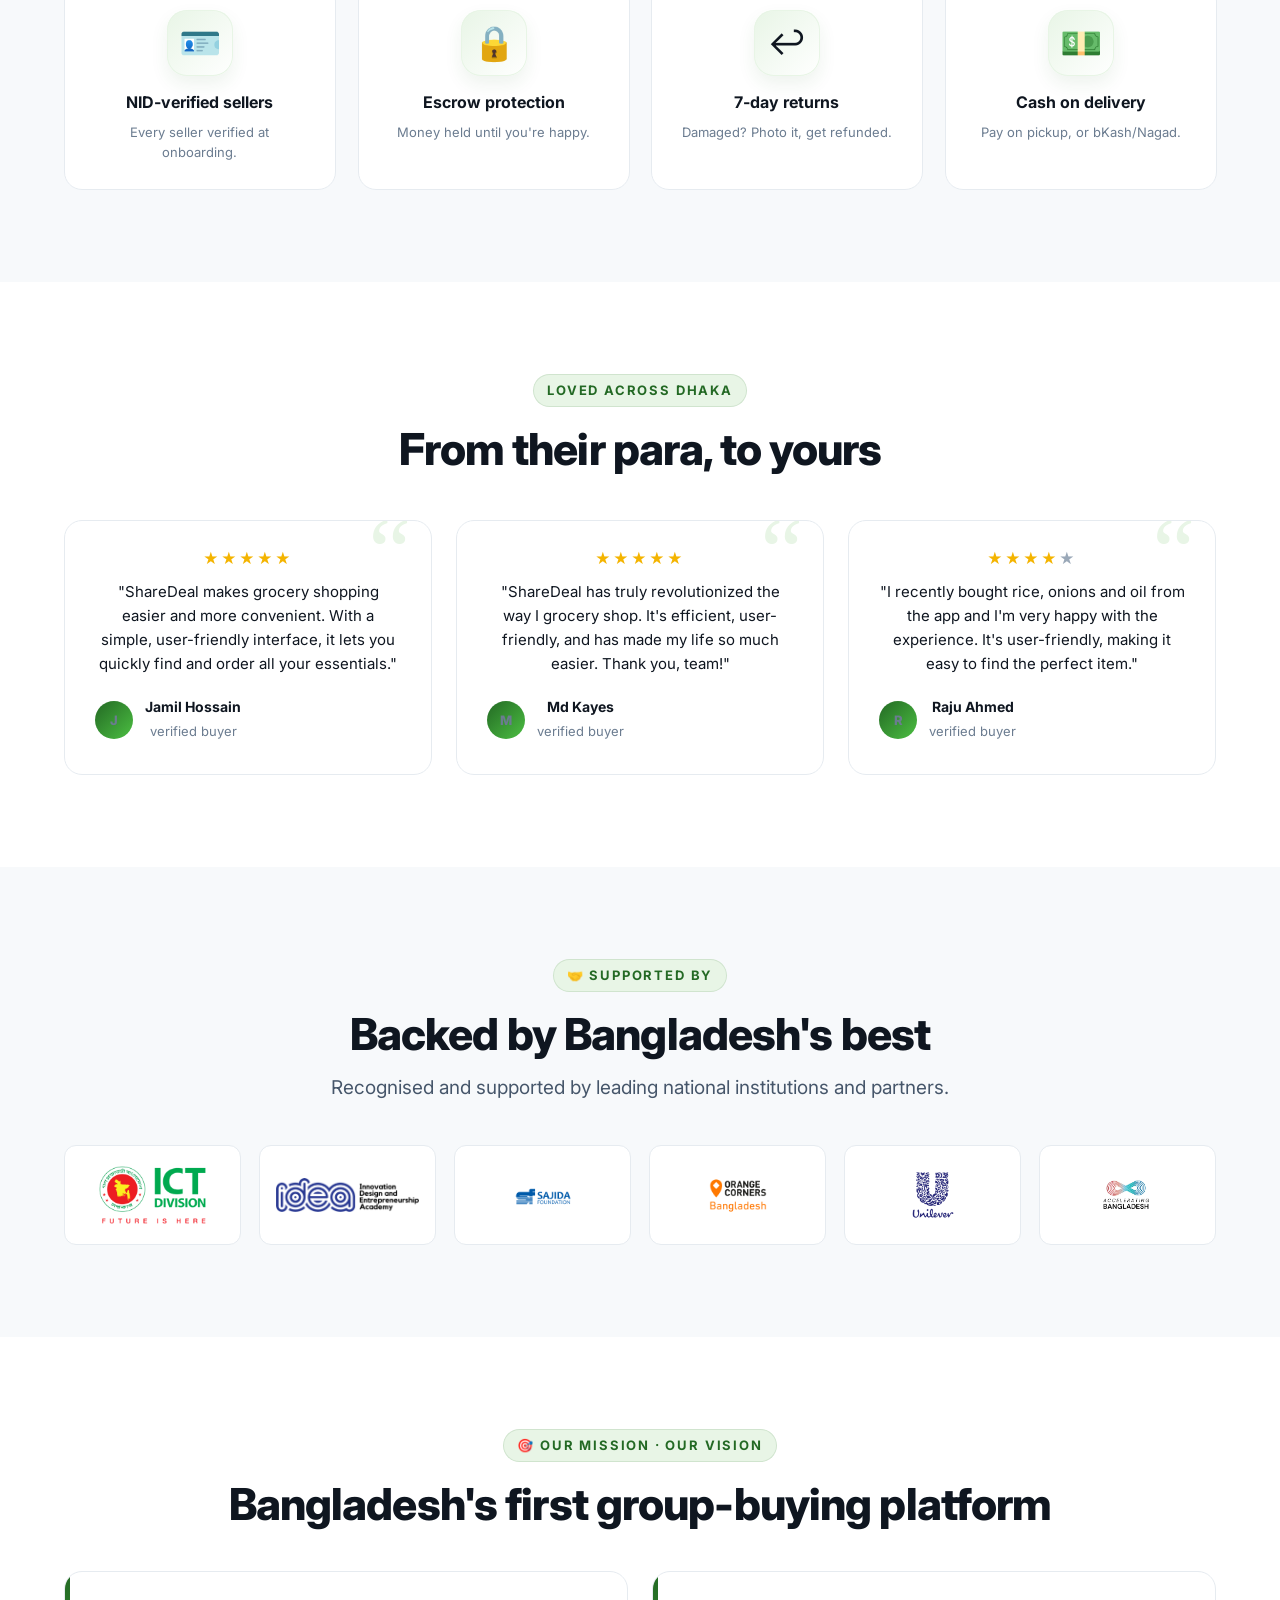
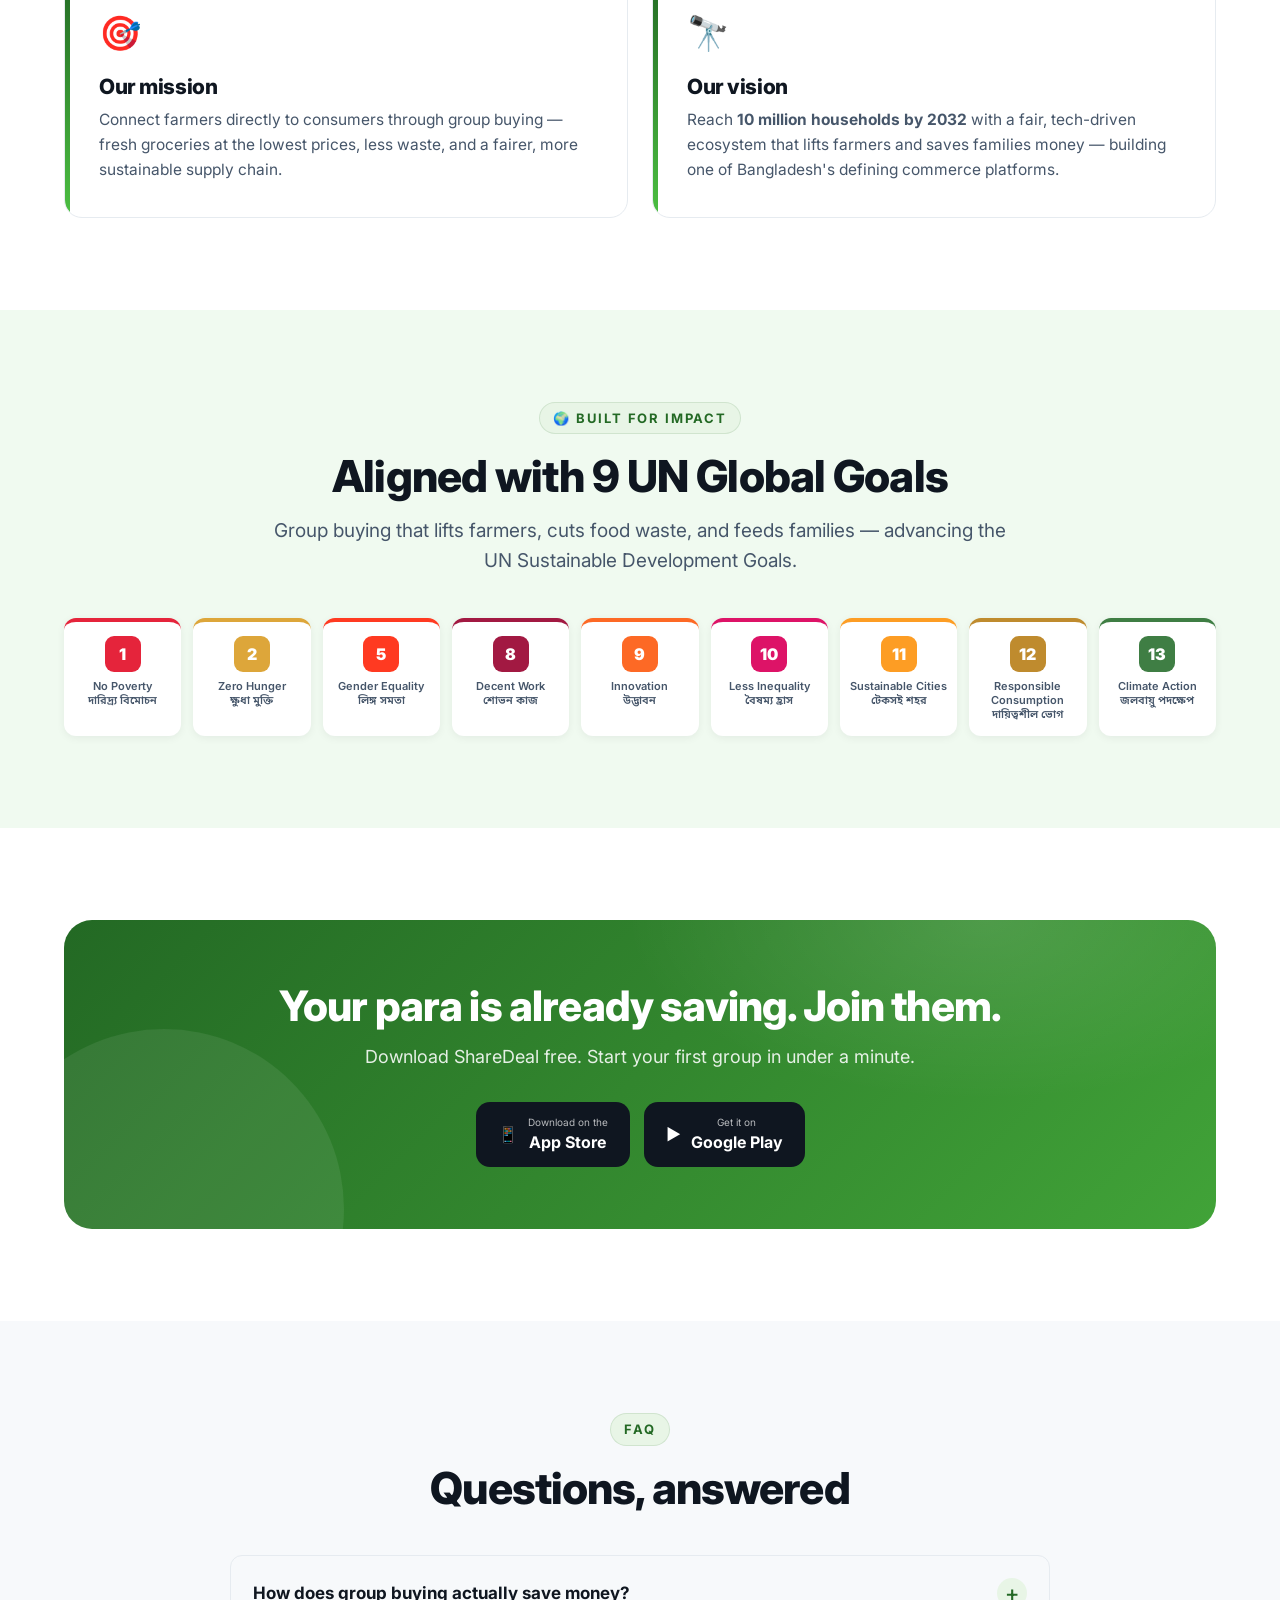
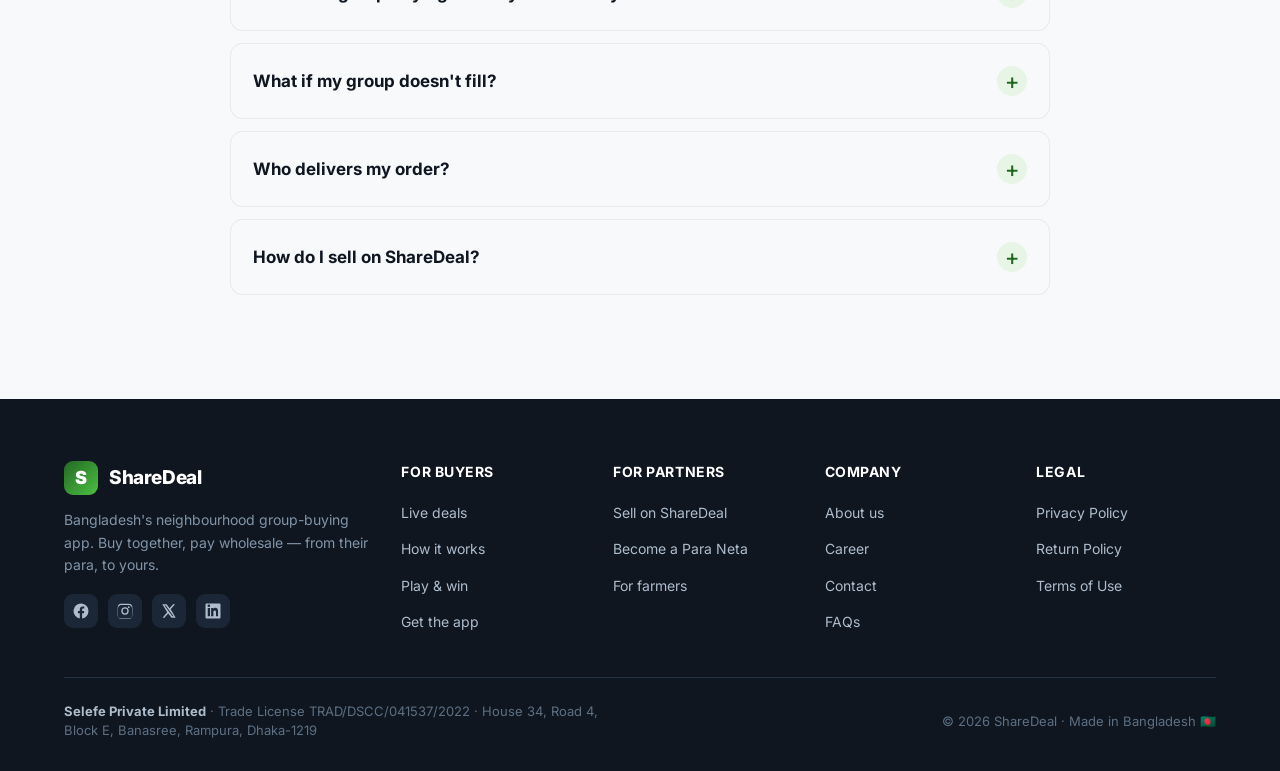
==== commit 66fe4648: "Optimize image weights: app screenshot WebP + resized partner logos" ====
--- a/index.html
+++ b/index.html
@@ -77,7 +77,7 @@
       </div>
       <div class="phone-col">
         <div class="phone"><div class="phone-screen">
-          <img class="phone-shot" src="app-home.png" alt="ShareDeal app — neighbourhood group-buying home screen" width="276" height="598" decoding="async" />
+          <picture><source srcset="app-home.webp" type="image/webp" /><img class="phone-shot" src="app-home.png" alt="ShareDeal app — neighbourhood group-buying home screen" width="276" height="598" decoding="async" /></picture>
         </div>
         <div class="float f1"><span class="dot" style="background:var(--brand-bright)"></span><span lang-en>Group filled! 🎉</span><span lang-bn>গ্রুপ পূর্ণ! 🎉</span></div>
         <div class="float f2"><span class="dot" style="background:var(--accent)"></span><span lang-en>+100 coins earned</span><span lang-bn>+১০০ কয়েন</span></div>
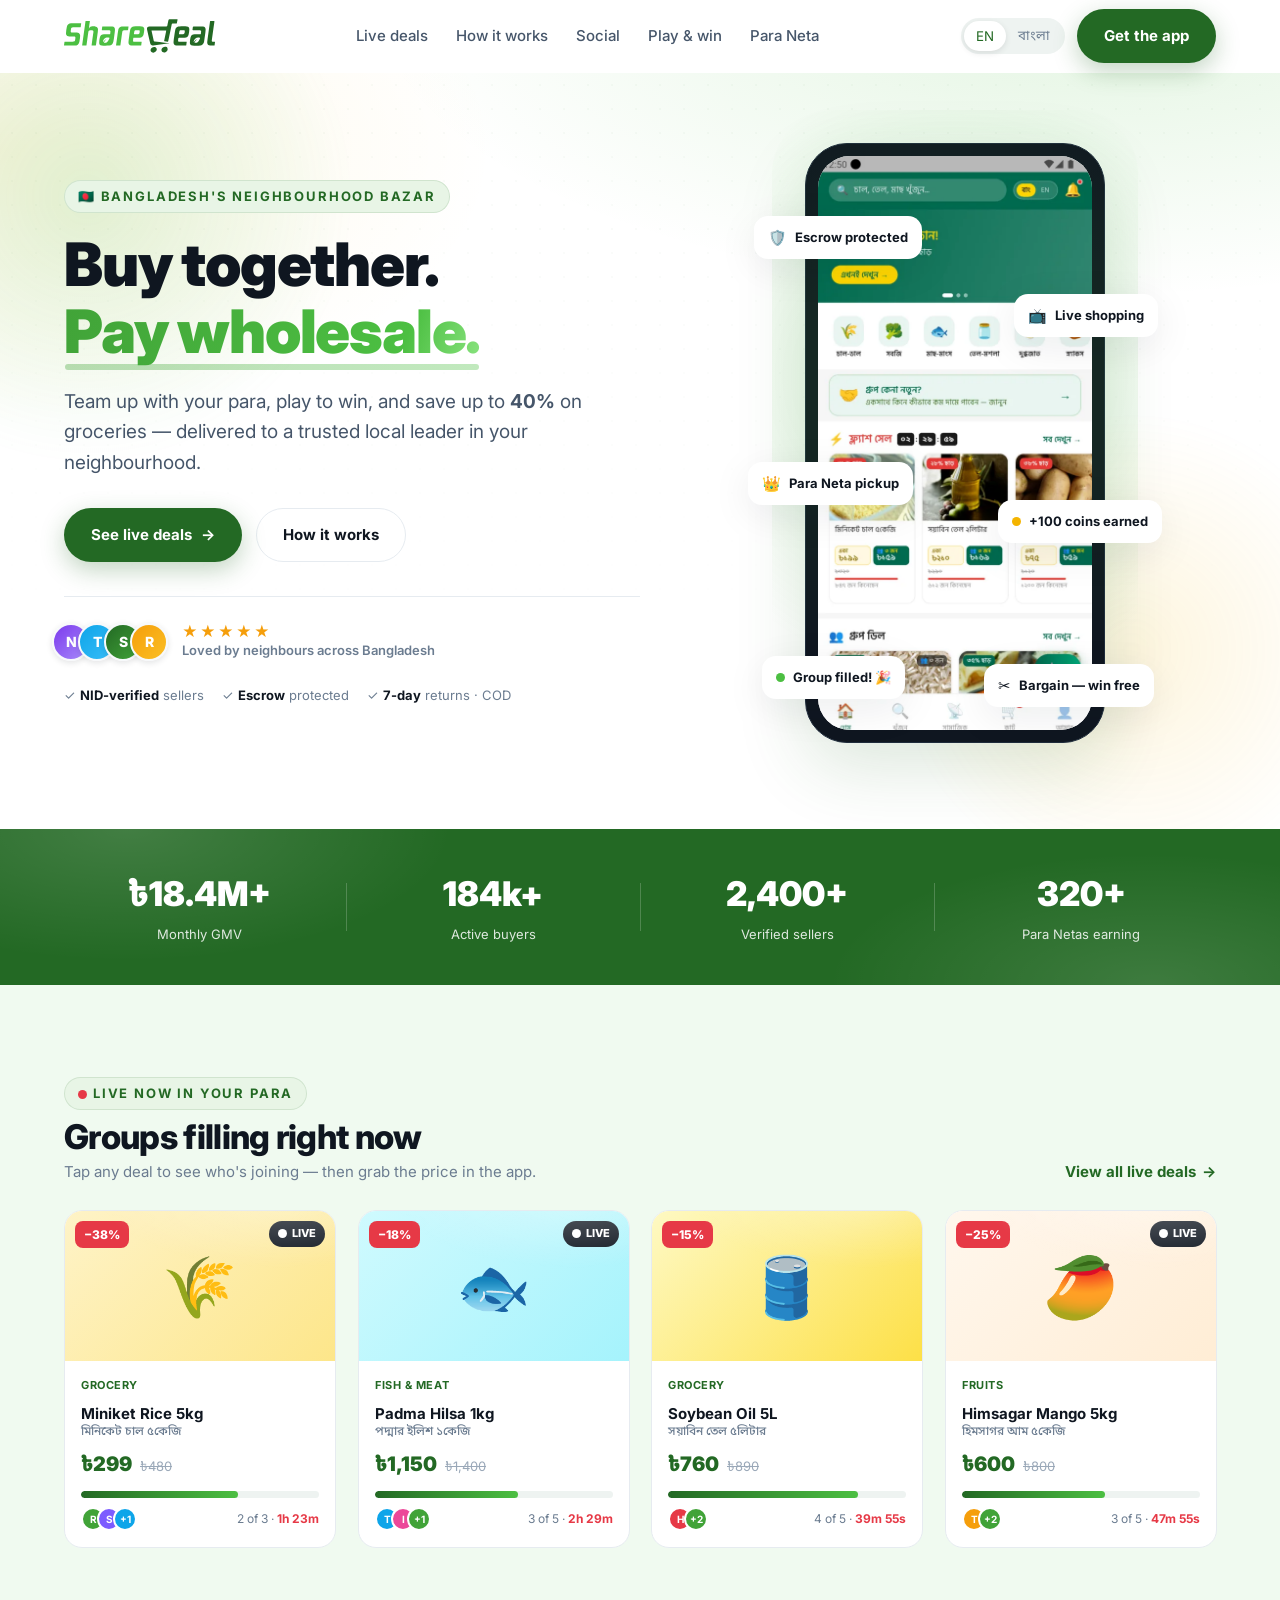
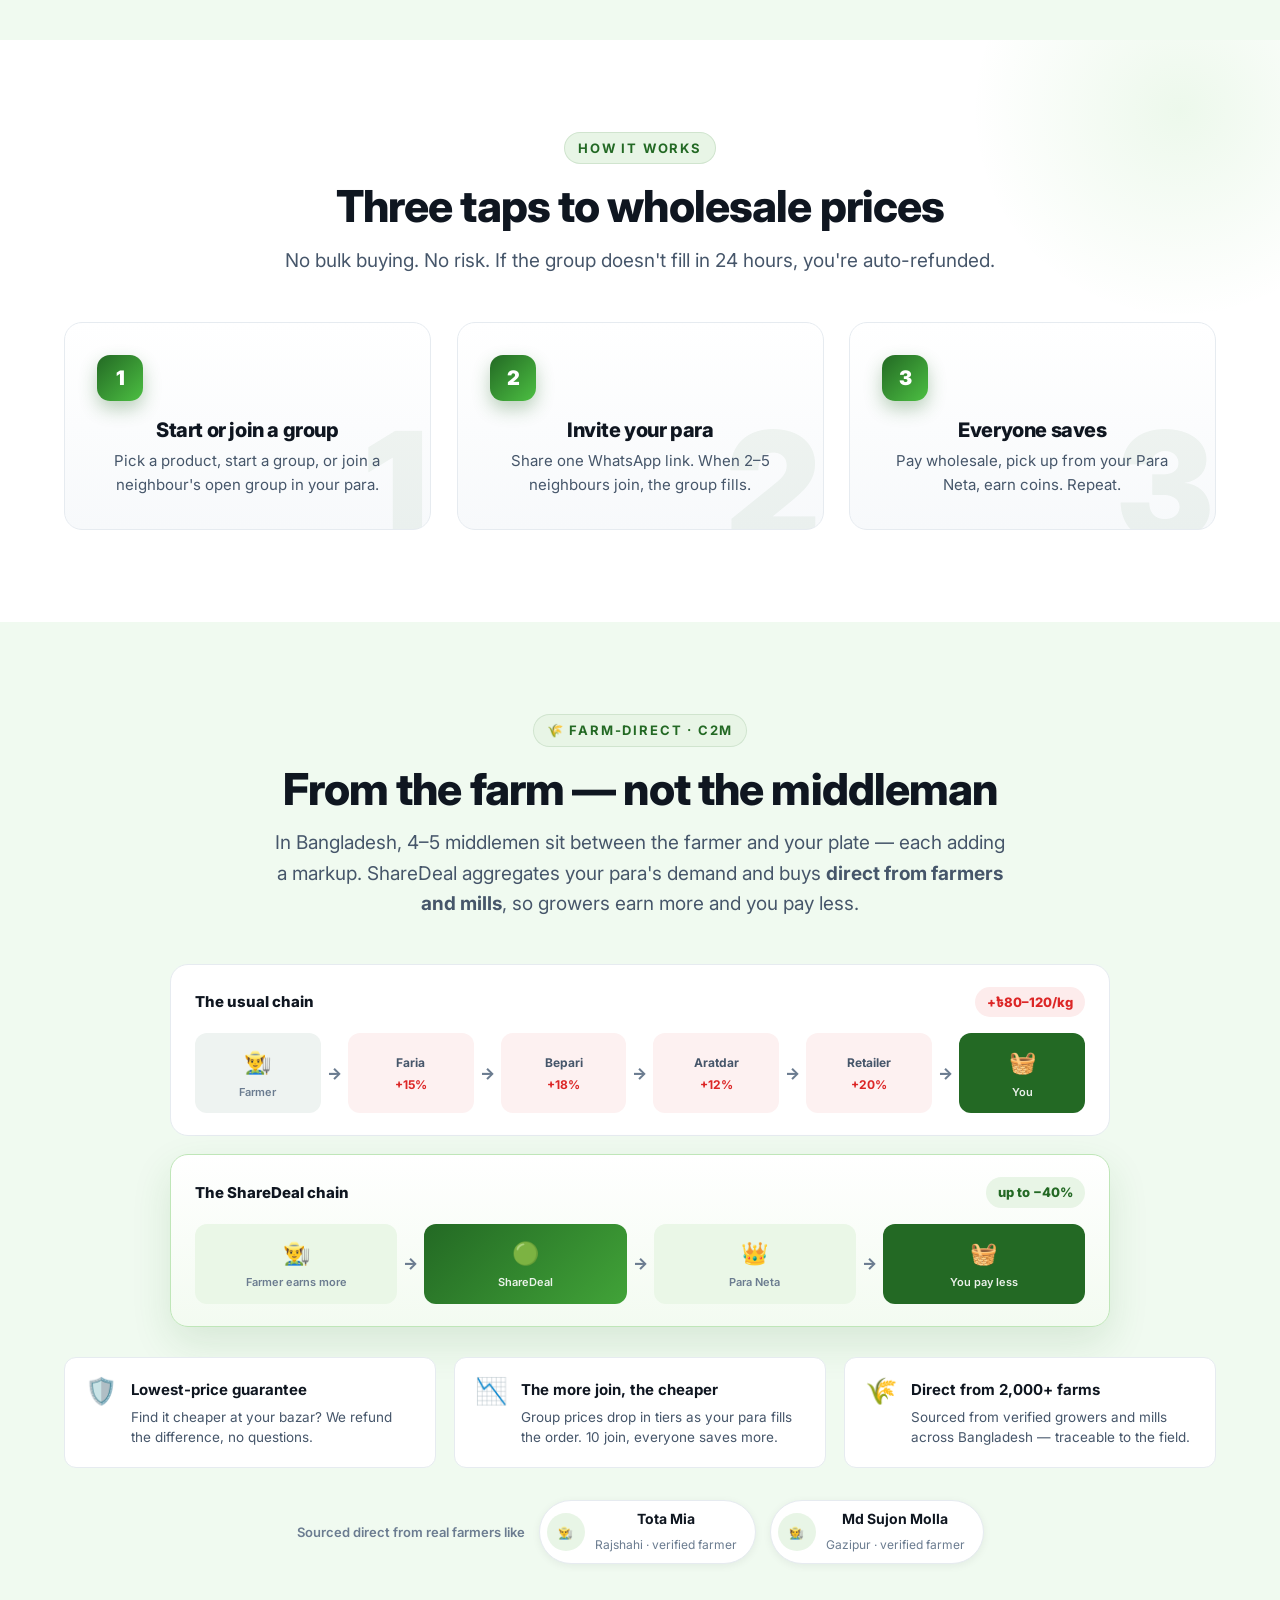
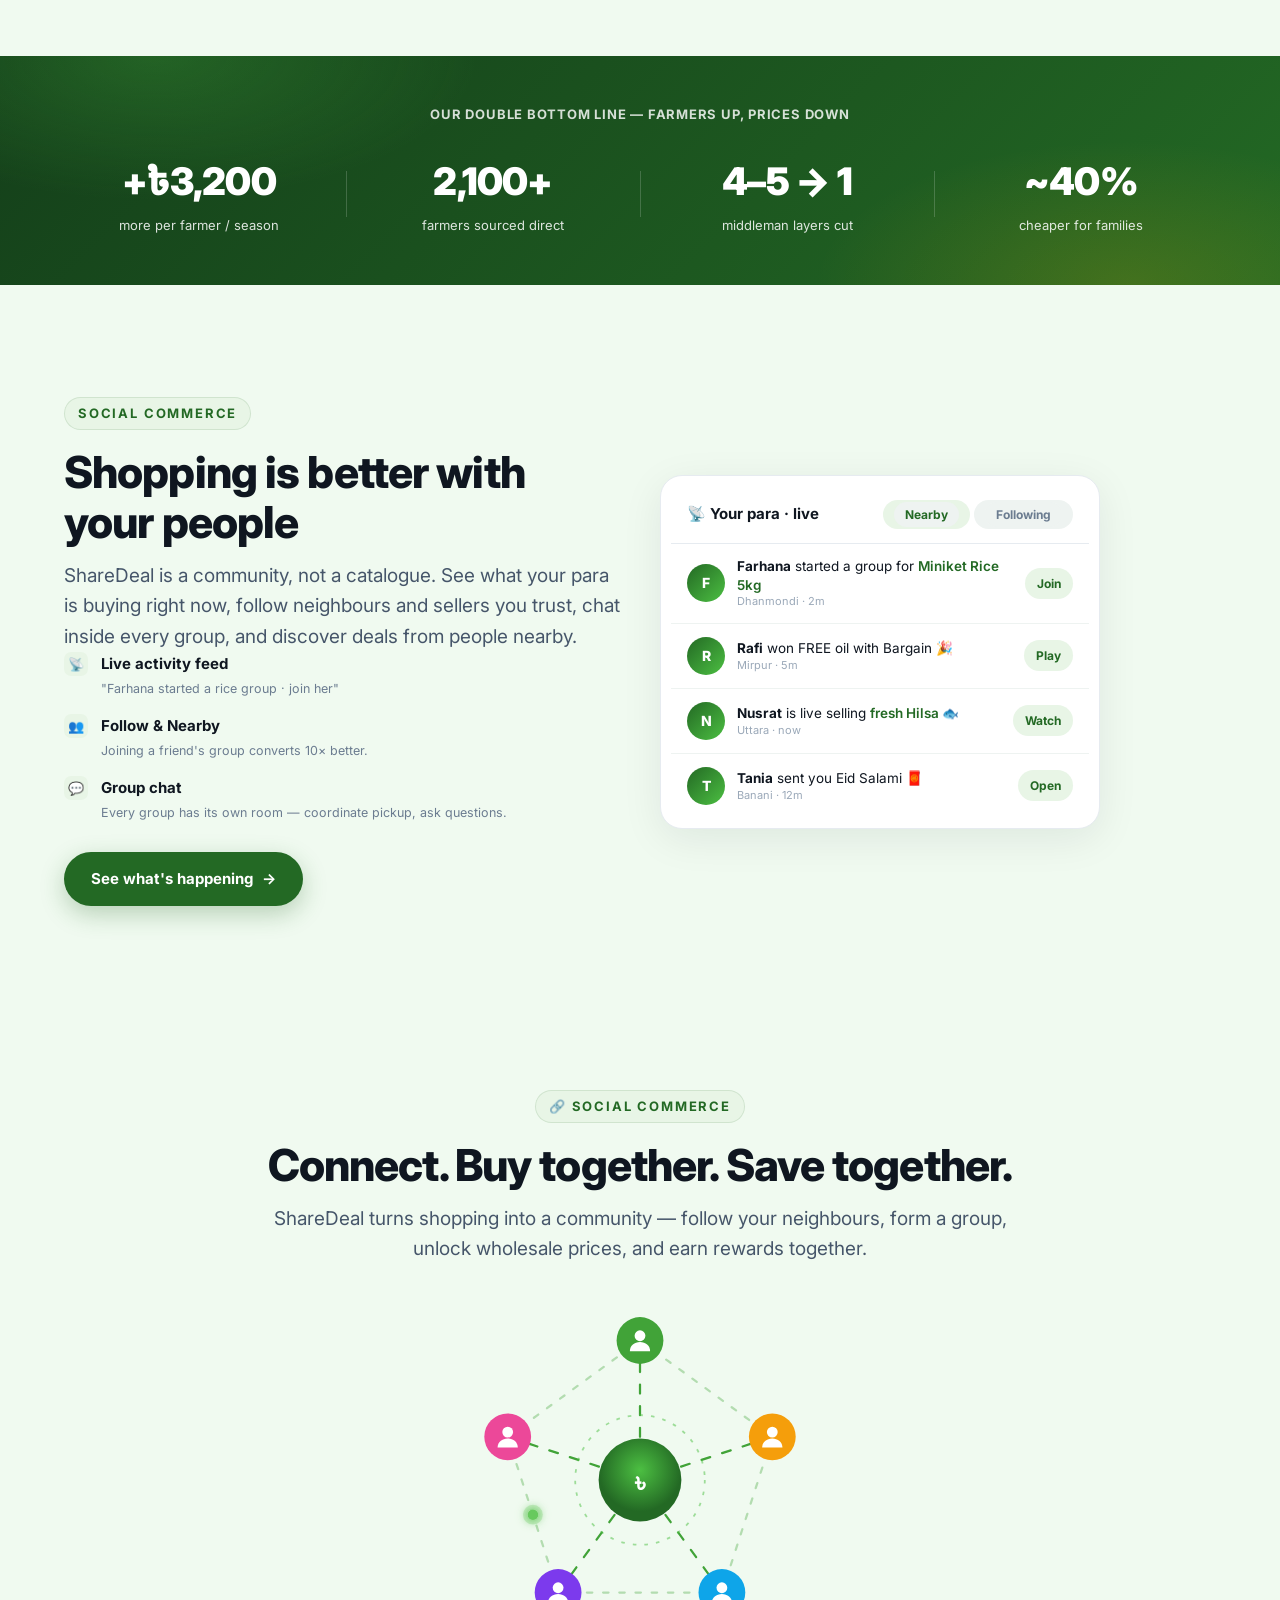
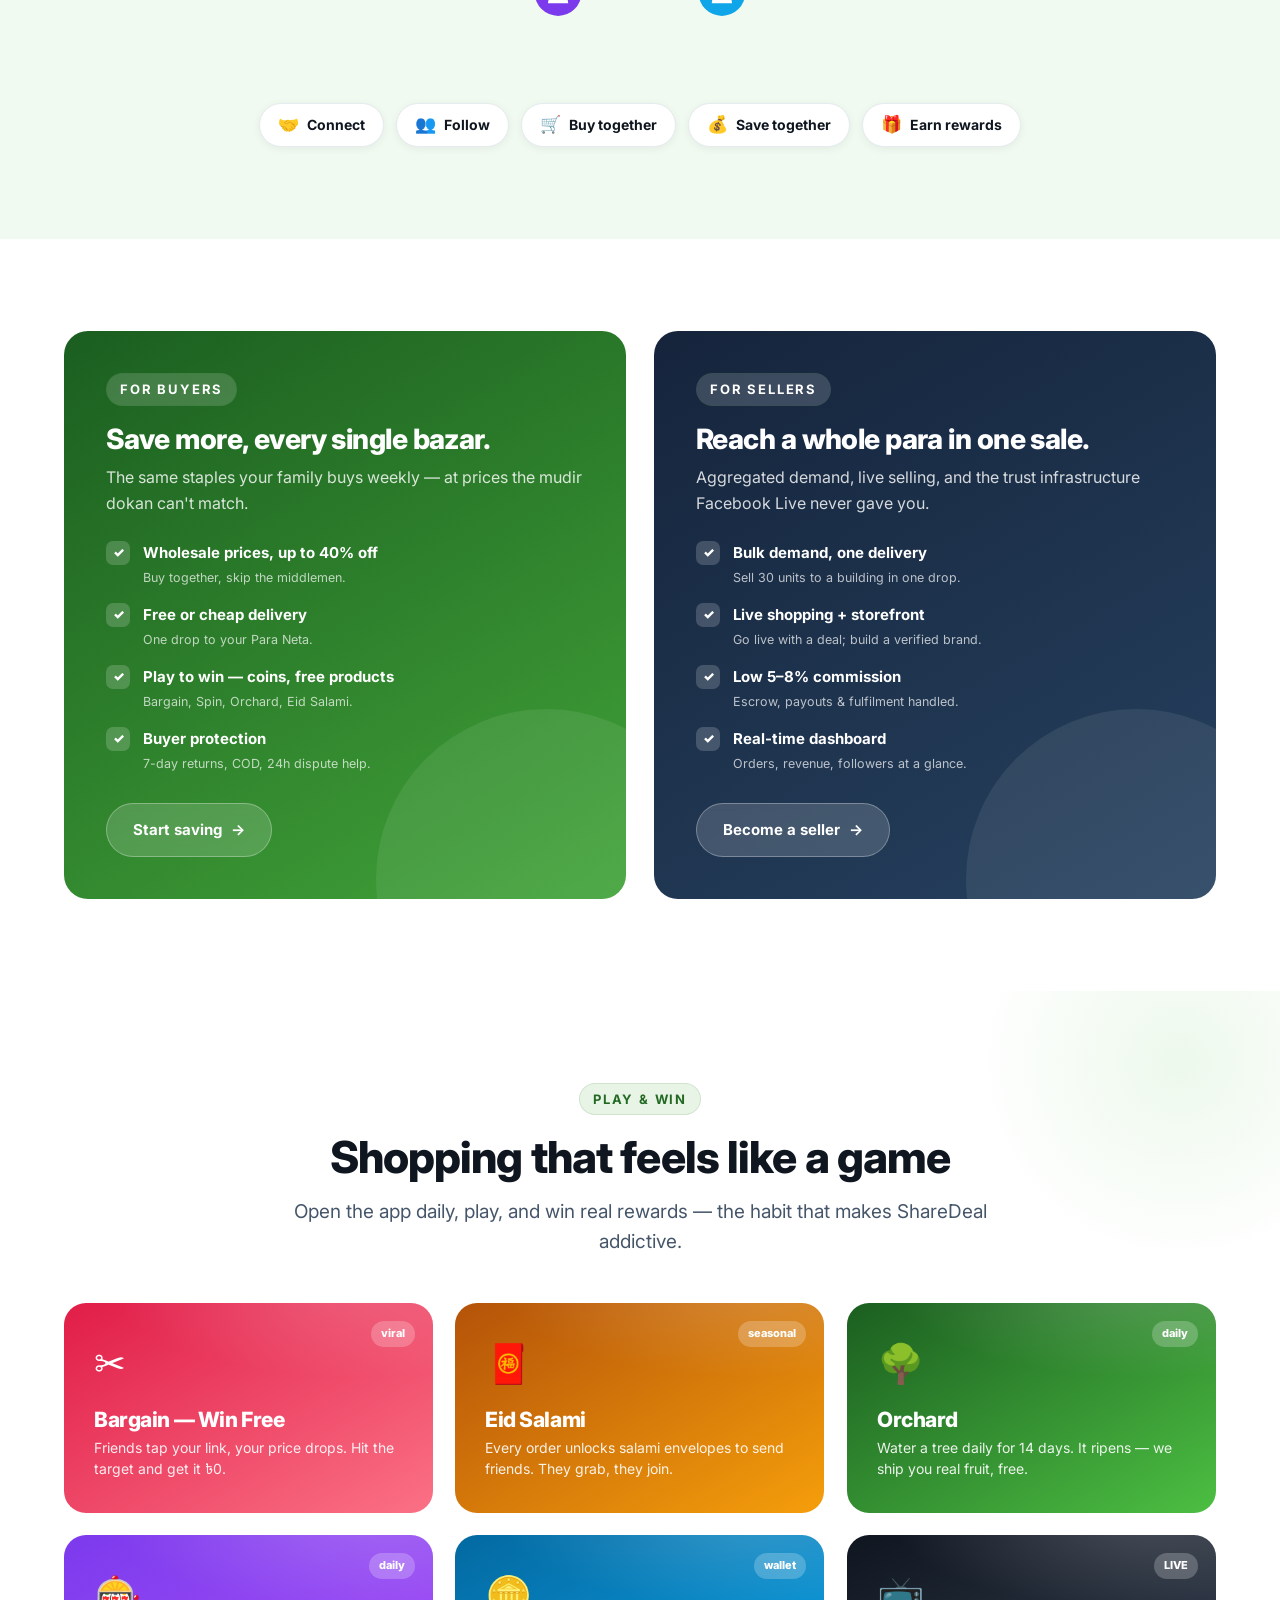
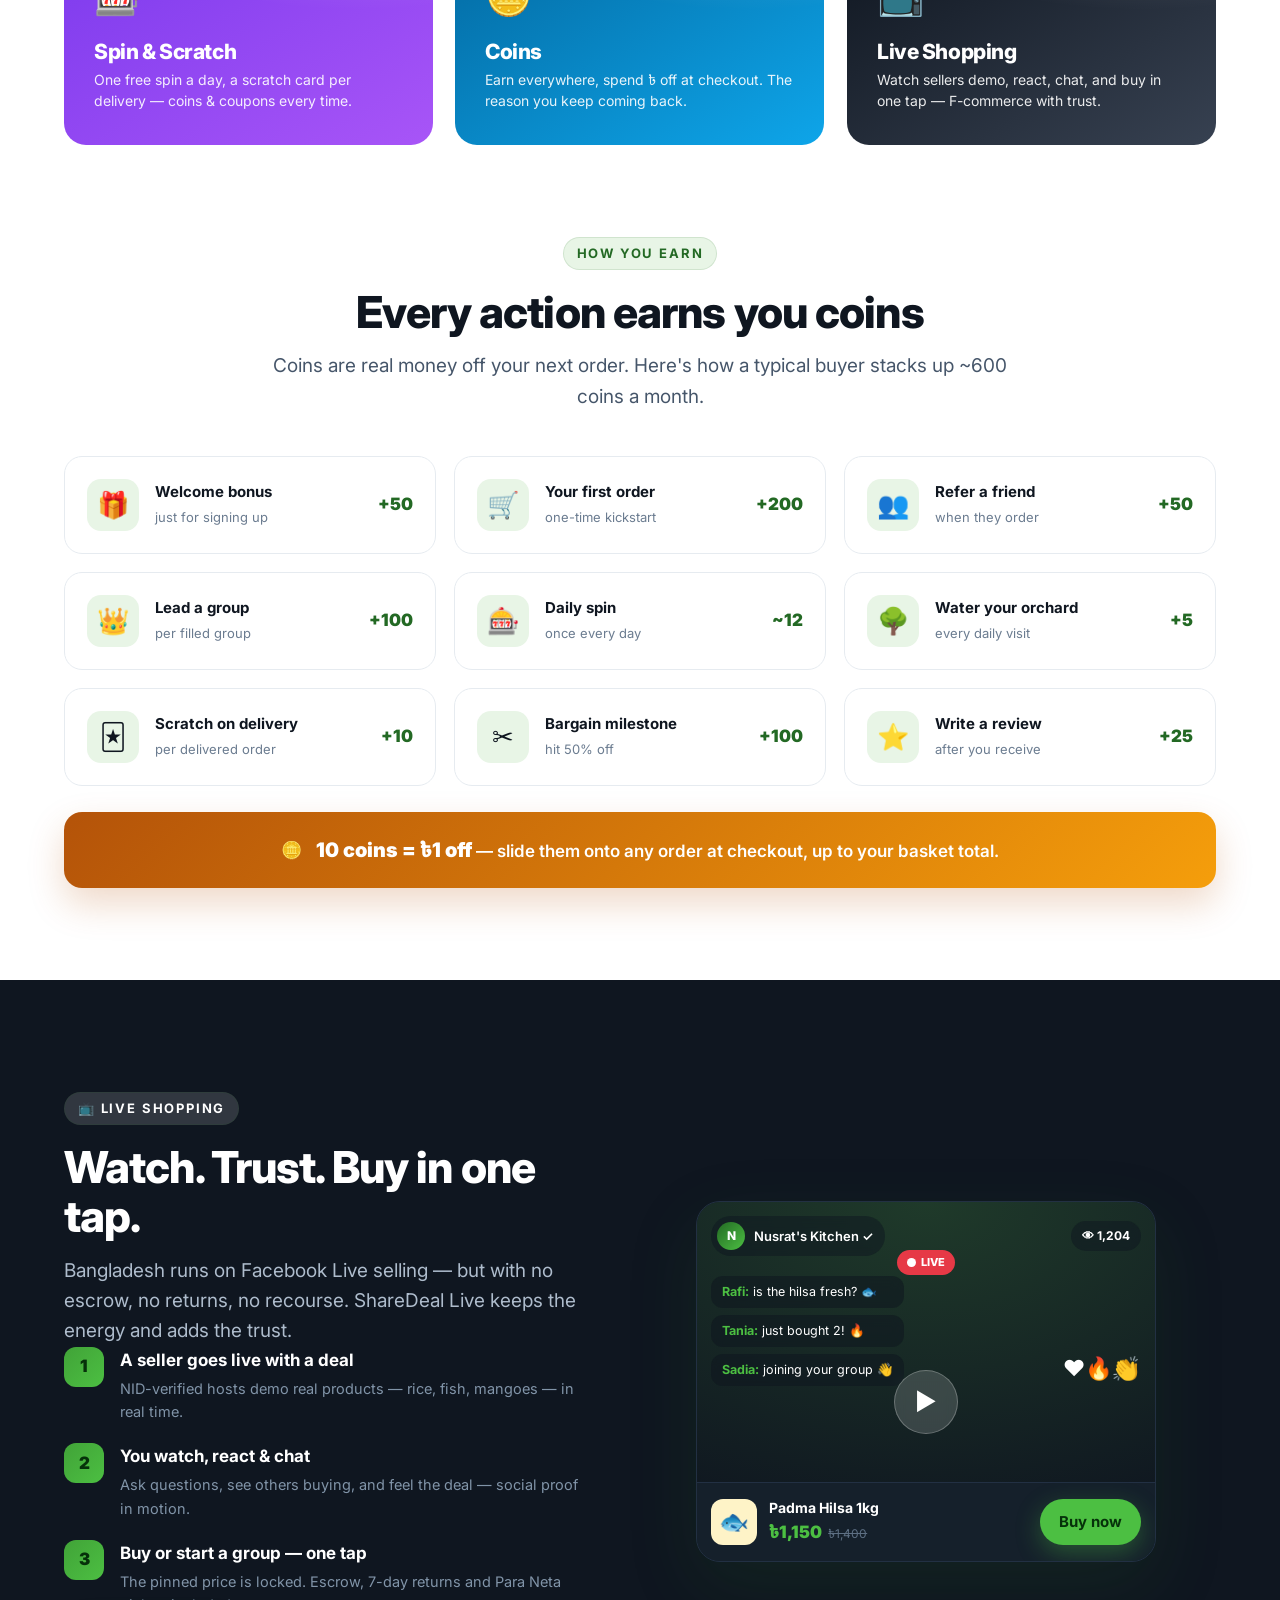
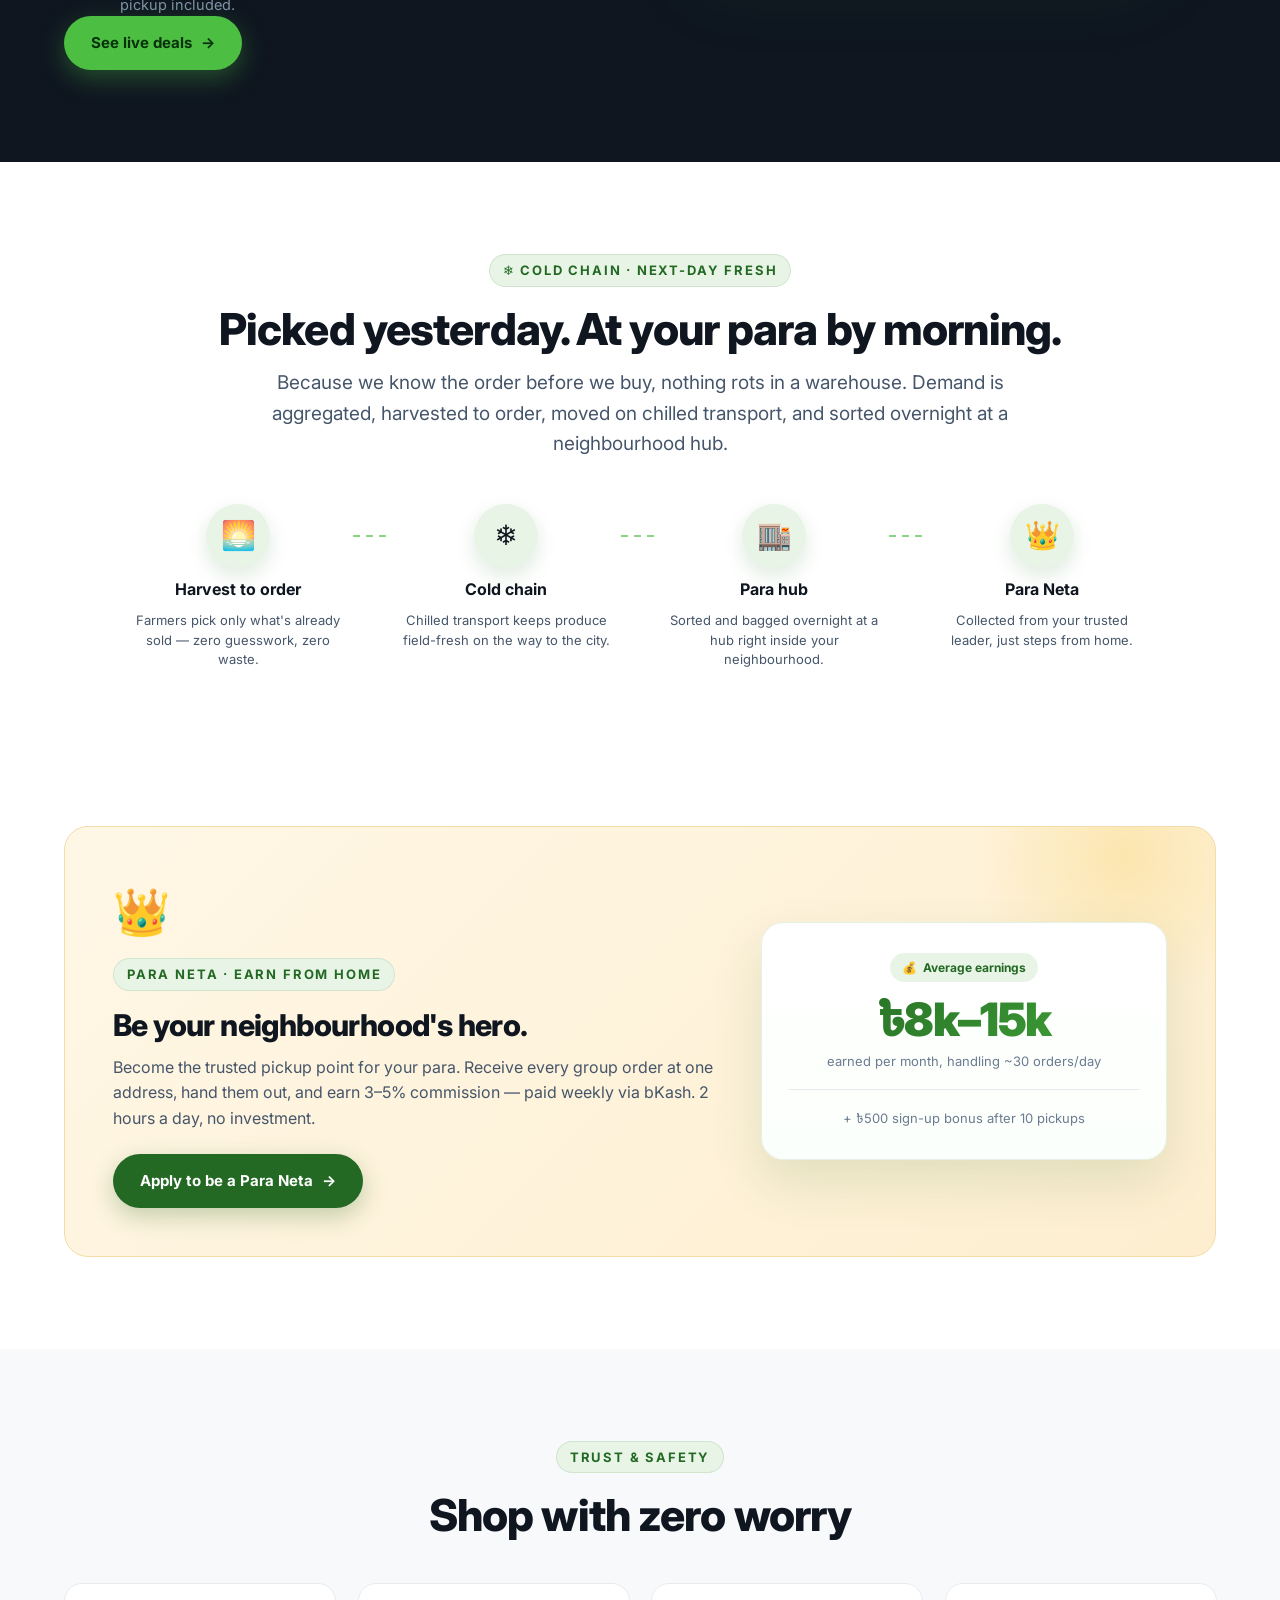
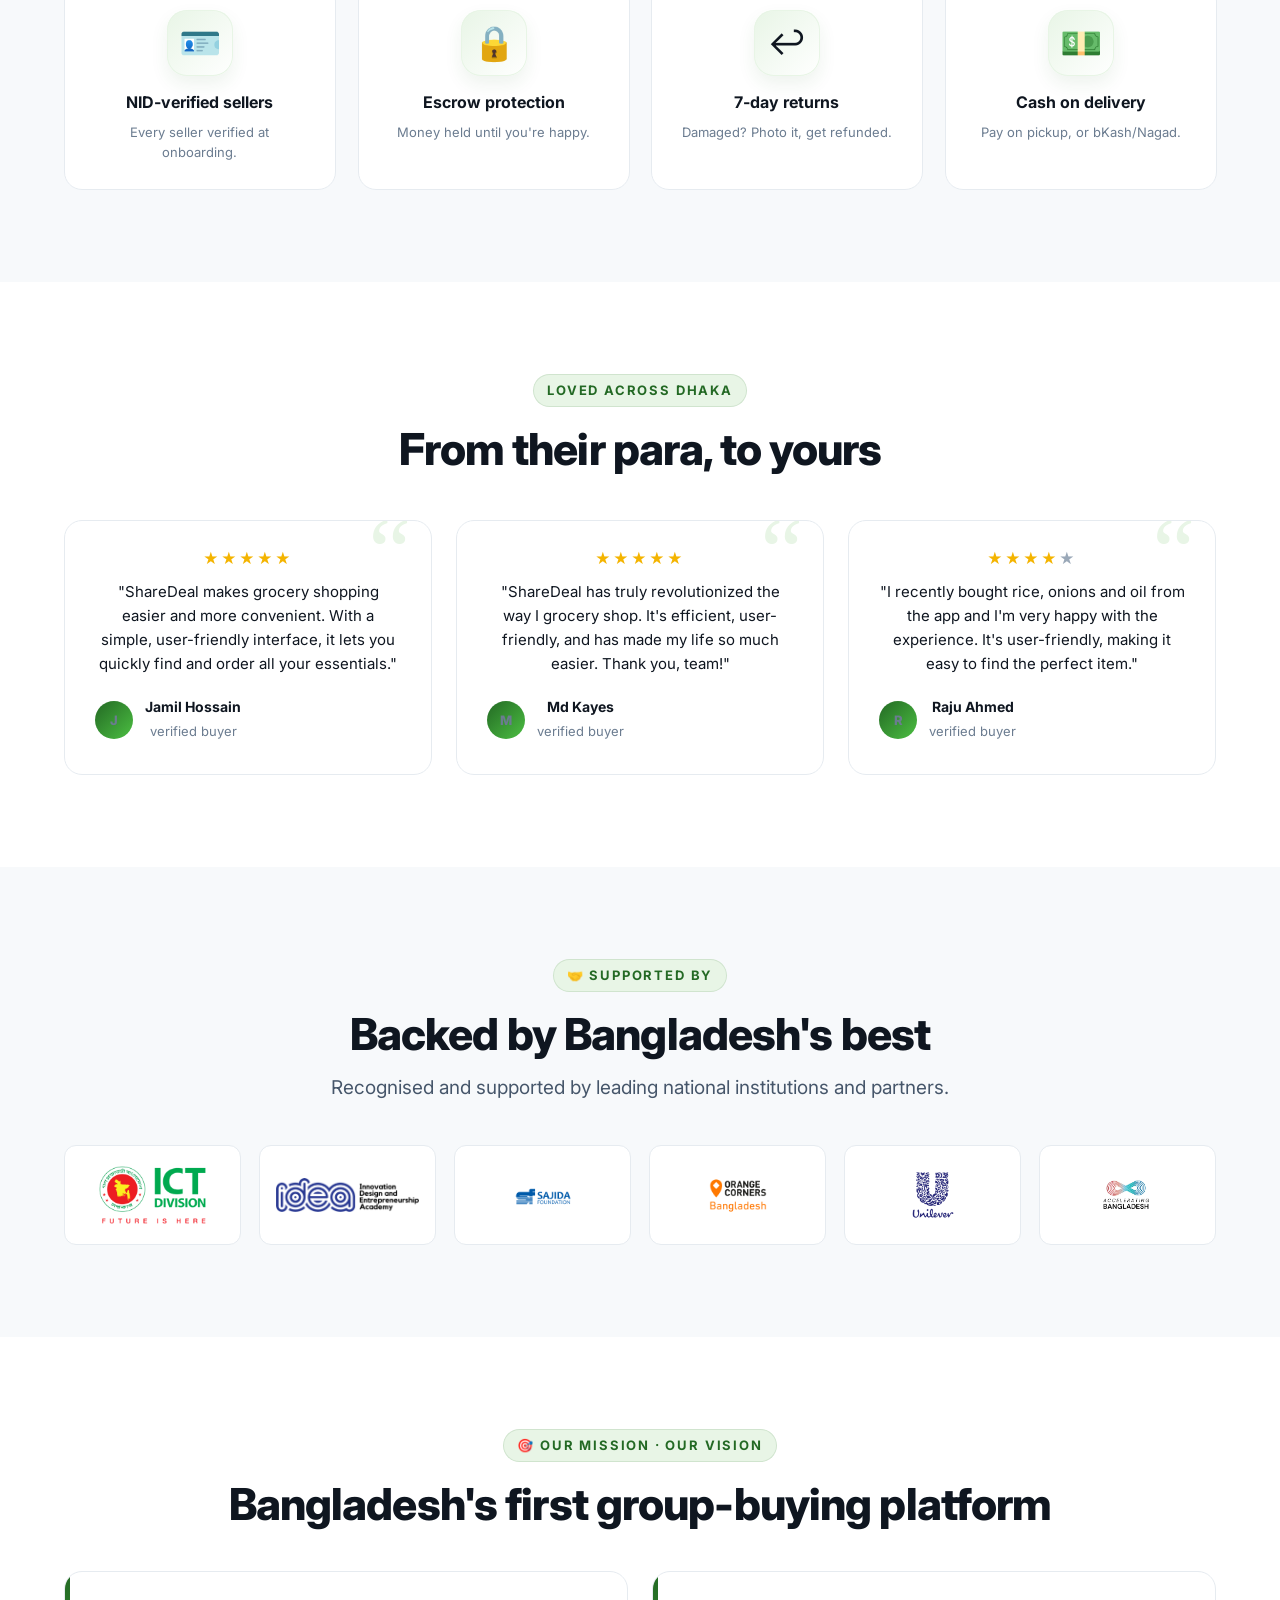
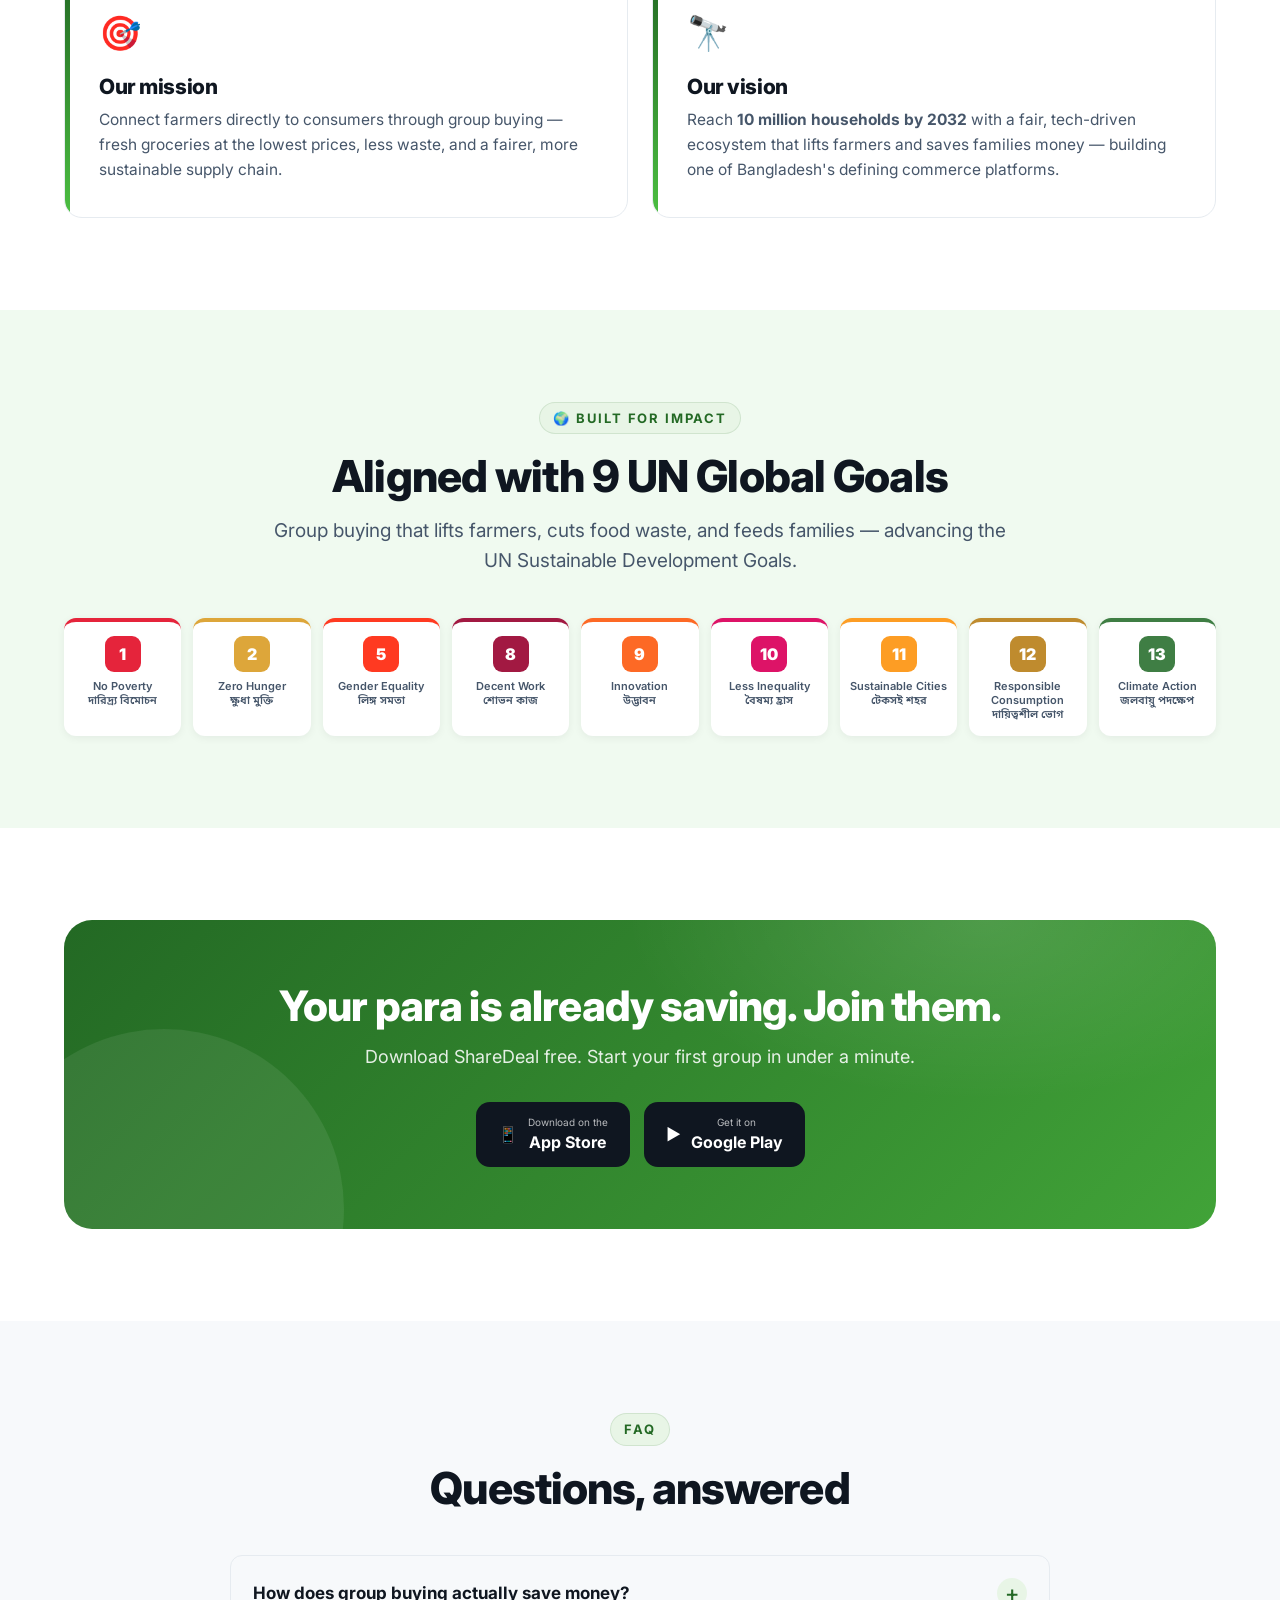
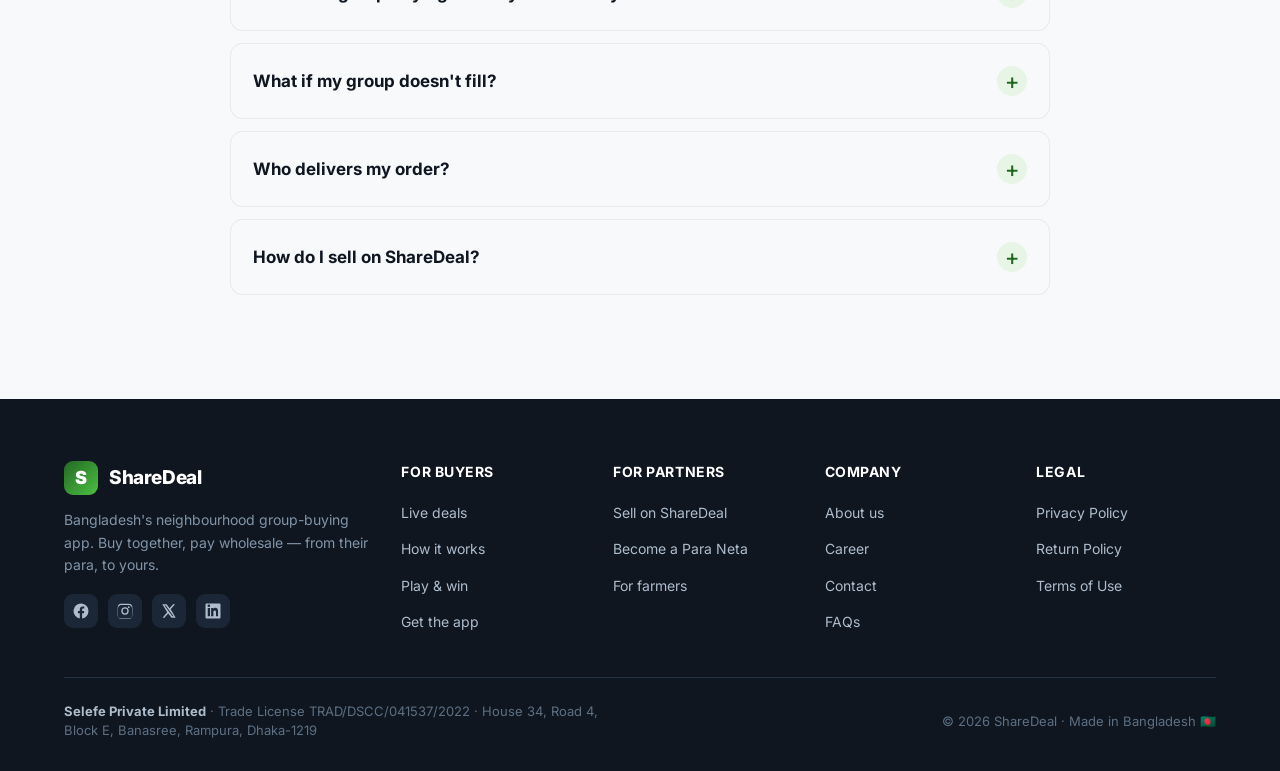
==== commit 1c678428: "Add Privacy/Terms/Return pages + wire footer links (v=9)" ====
--- a/index.html
+++ b/index.html
@@ -25,7 +25,7 @@
   <link rel="icon" href="data:image/svg+xml,%3Csvg xmlns='http://www.w3.org/2000/svg' viewBox='0 0 32 32'%3E%3Crect width='32' height='32' rx='8' fill='%23236924'/%3E%3Ctext x='16' y='22' font-family='Arial' font-size='18' font-weight='bold' fill='white' text-anchor='middle'%3ES%3C/text%3E%3C/svg%3E" />
   <link rel="preconnect" href="https://fonts.googleapis.com" /><link rel="preconnect" href="https://fonts.gstatic.com" crossorigin />
   <link href="https://fonts.googleapis.com/css2?family=Inter:wght@400;500;600;700;800;900&family=Noto+Sans+Bengali:wght@400;500;600;700;800&display=swap" rel="stylesheet" />
-  <link rel="stylesheet" href="assets/styles.css?v=8" />
+  <link rel="stylesheet" href="assets/styles.css?v=9" />
   <script type="application/ld+json">
   {"@context":"https://schema.org","@type":"Organization","name":"ShareDeal","legalName":"Selefe Private Limited","url":"https://sharedeal.app","logo":"https://sharedeal.app/logo.svg","description":"Bangladesh's neighbourhood group-buying platform for groceries.","address":{"@type":"PostalAddress","addressLocality":"Dhaka","addressCountry":"BD"},"sameAs":["https://facebook.com/sharedeal","https://instagram.com/sharedeal"]}
   </script>
@@ -477,7 +477,7 @@
       <div><h5><span lang-en>For buyers</span><span lang-bn>ক্রেতা</span></h5><ul><li><a href="shop.html"><span lang-en>Live deals</span><span lang-bn>লাইভ ডিল</span></a></li><li><a href="#how"><span lang-en>How it works</span><span lang-bn>যেভাবে কাজ করে</span></a></li><li><a href="#play"><span lang-en>Play & win</span><span lang-bn>খেলুন ও জিতুন</span></a></li><li><a href="#download"><span lang-en>Get the app</span><span lang-bn>অ্যাপ নিন</span></a></li></ul></div>
       <div><h5><span lang-en>For partners</span><span lang-bn>পার্টনার</span></h5><ul><li><a href="#sellers"><span lang-en>Sell on ShareDeal</span><span lang-bn>বিক্রি করুন</span></a></li><li><a href="#neta"><span lang-en>Become a Para Neta</span><span lang-bn>পাড়া নেতা হন</span></a></li><li><a href="#farm"><span lang-en>For farmers</span><span lang-bn>কৃষকদের জন্য</span></a></li></ul></div>
       <div><h5><span lang-en>Company</span><span lang-bn>কোম্পানি</span></h5><ul><li><a href="https://sharedealnow.com/about" target="_blank" rel="noopener"><span lang-en>About us</span><span lang-bn>আমাদের সম্পর্কে</span></a></li><li><a href="https://sharedealnow.com/about" target="_blank" rel="noopener"><span lang-en>Career</span><span lang-bn>ক্যারিয়ার</span></a></li><li><a href="https://sharedealnow.com" target="_blank" rel="noopener"><span lang-en>Contact</span><span lang-bn>যোগাযোগ</span></a></li><li><a href="#faq"><span lang-en>FAQs</span><span lang-bn>প্রশ্নোত্তর</span></a></li></ul></div>
-      <div><h5><span lang-en>Legal</span><span lang-bn>আইনি</span></h5><ul><li><a href="https://sharedealnow.com" target="_blank" rel="noopener"><span lang-en>Privacy Policy</span><span lang-bn>গোপনীয়তা নীতি</span></a></li><li><a href="https://sharedealnow.com" target="_blank" rel="noopener"><span lang-en>Return Policy</span><span lang-bn>রিটার্ন নীতি</span></a></li><li><a href="https://sharedealnow.com" target="_blank" rel="noopener"><span lang-en>Terms of Use</span><span lang-bn>ব্যবহারের শর্ত</span></a></li></ul></div>
+      <div><h5><span lang-en>Legal</span><span lang-bn>আইনি</span></h5><ul><li><a href="privacy.html"><span lang-en>Privacy Policy</span><span lang-bn>গোপনীয়তা নীতি</span></a></li><li><a href="returns.html"><span lang-en>Return Policy</span><span lang-bn>রিটার্ন নীতি</span></a></li><li><a href="terms.html"><span lang-en>Terms of Use</span><span lang-bn>ব্যবহারের শর্ত</span></a></li></ul></div>
     </div>
     <div class="fbottom">
       <span class="fcompany"><b>Selefe Private Limited</b> · <span lang-en>Trade License TRAD/DSCC/041537/2022</span><span lang-bn>ট্রেড লাইসেন্স TRAD/DSCC/041537/2022</span> · <span lang-en>House 34, Road 4, Block E, Banasree, Rampura, Dhaka-1219</span><span lang-bn>বাড়ি ৩৪, রোড ৪, ব্লক ই, বনশ্রী, রামপুরা, ঢাকা-১২১৯</span></span>
@@ -485,6 +485,6 @@
     </div>
   </div></footer>
 
-  <script src="assets/app.js?v=8"></script>
+  <script src="assets/app.js?v=9"></script>
 </body>
 </html>
--- a/assets/styles.css
+++ b/assets/styles.css
@@ -701,3 +701,20 @@
   .loop-svg .lk,.loop-node,.loop-hub,.loop-orbit,.loop-coins .coin,.loop-pings .ping{animation:none}
   .loop-coins,.tdot{display:none}
 }
+
+/* ===== Legal pages (privacy / terms / returns) ===== */
+.wrap-narrow{max-width:820px;margin:0 auto;padding:0 24px}
+.legal{padding:56px 0 80px}
+.legal h1{font-size:clamp(30px,4vw,44px);margin:14px 0 6px}
+.legal-meta{color:var(--ink-3);font-size:14px;margin-bottom:8px}
+.legal-note{background:var(--brand-soft);border:1px solid #bfe6b8;border-radius:var(--radius-sm);padding:14px 18px;font-size:13.5px;color:var(--brand-2);margin:18px 0 28px}
+.legal-body{font-size:15.5px;color:var(--ink-2);line-height:1.7}
+.legal-body h2{color:var(--ink);font-size:20px;margin:34px 0 10px;scroll-margin-top:90px}
+.legal-body h3{color:var(--ink);font-size:16px;margin:20px 0 8px}
+.legal-body p{margin-bottom:14px}
+.legal-body ul{margin:0 0 16px 22px}
+.legal-body li{margin-bottom:7px}
+.legal-body a{color:var(--brand);font-weight:600}
+.legal-toc{display:flex;flex-wrap:wrap;gap:8px;margin:0 0 8px}
+.legal-toc a{font-size:13px;font-weight:600;color:var(--brand);background:var(--brand-soft);border-radius:999px;padding:6px 13px}
+.legal-toc a:hover{text-decoration:none;background:#dcefd8}
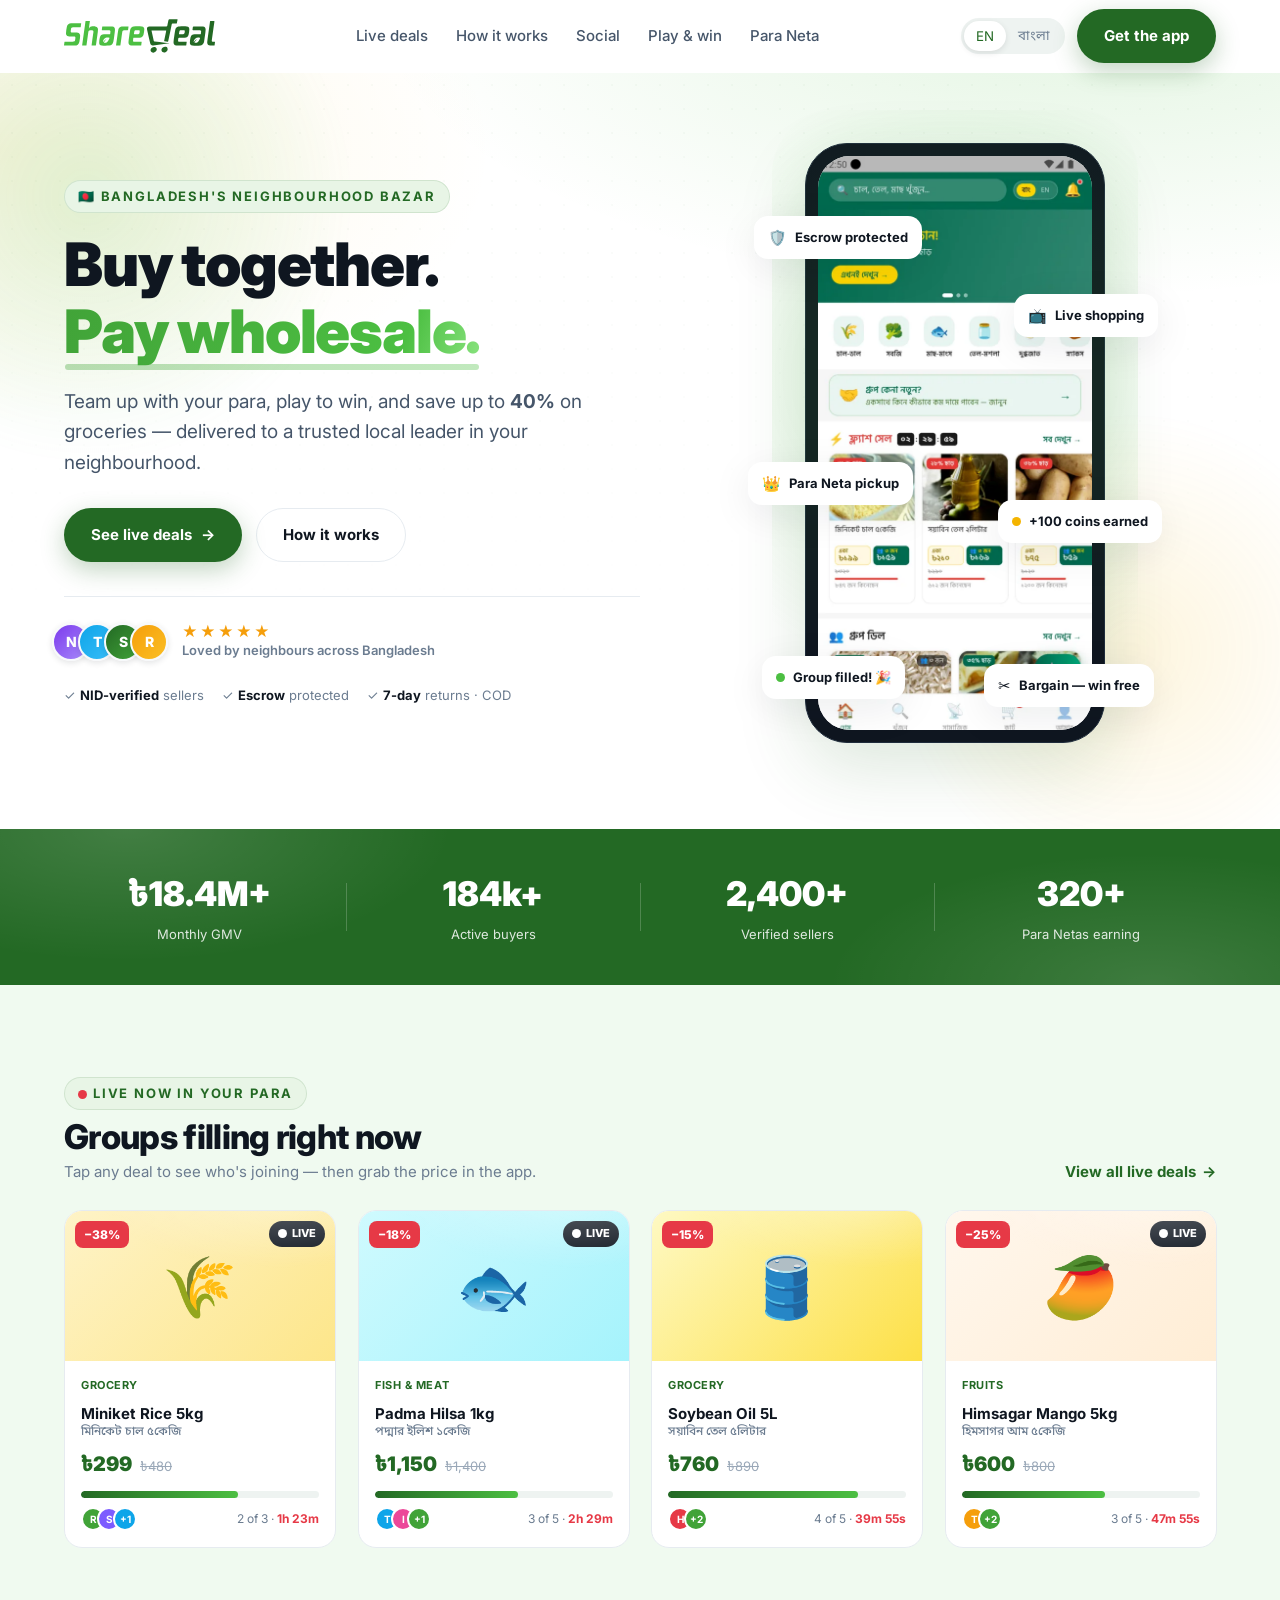
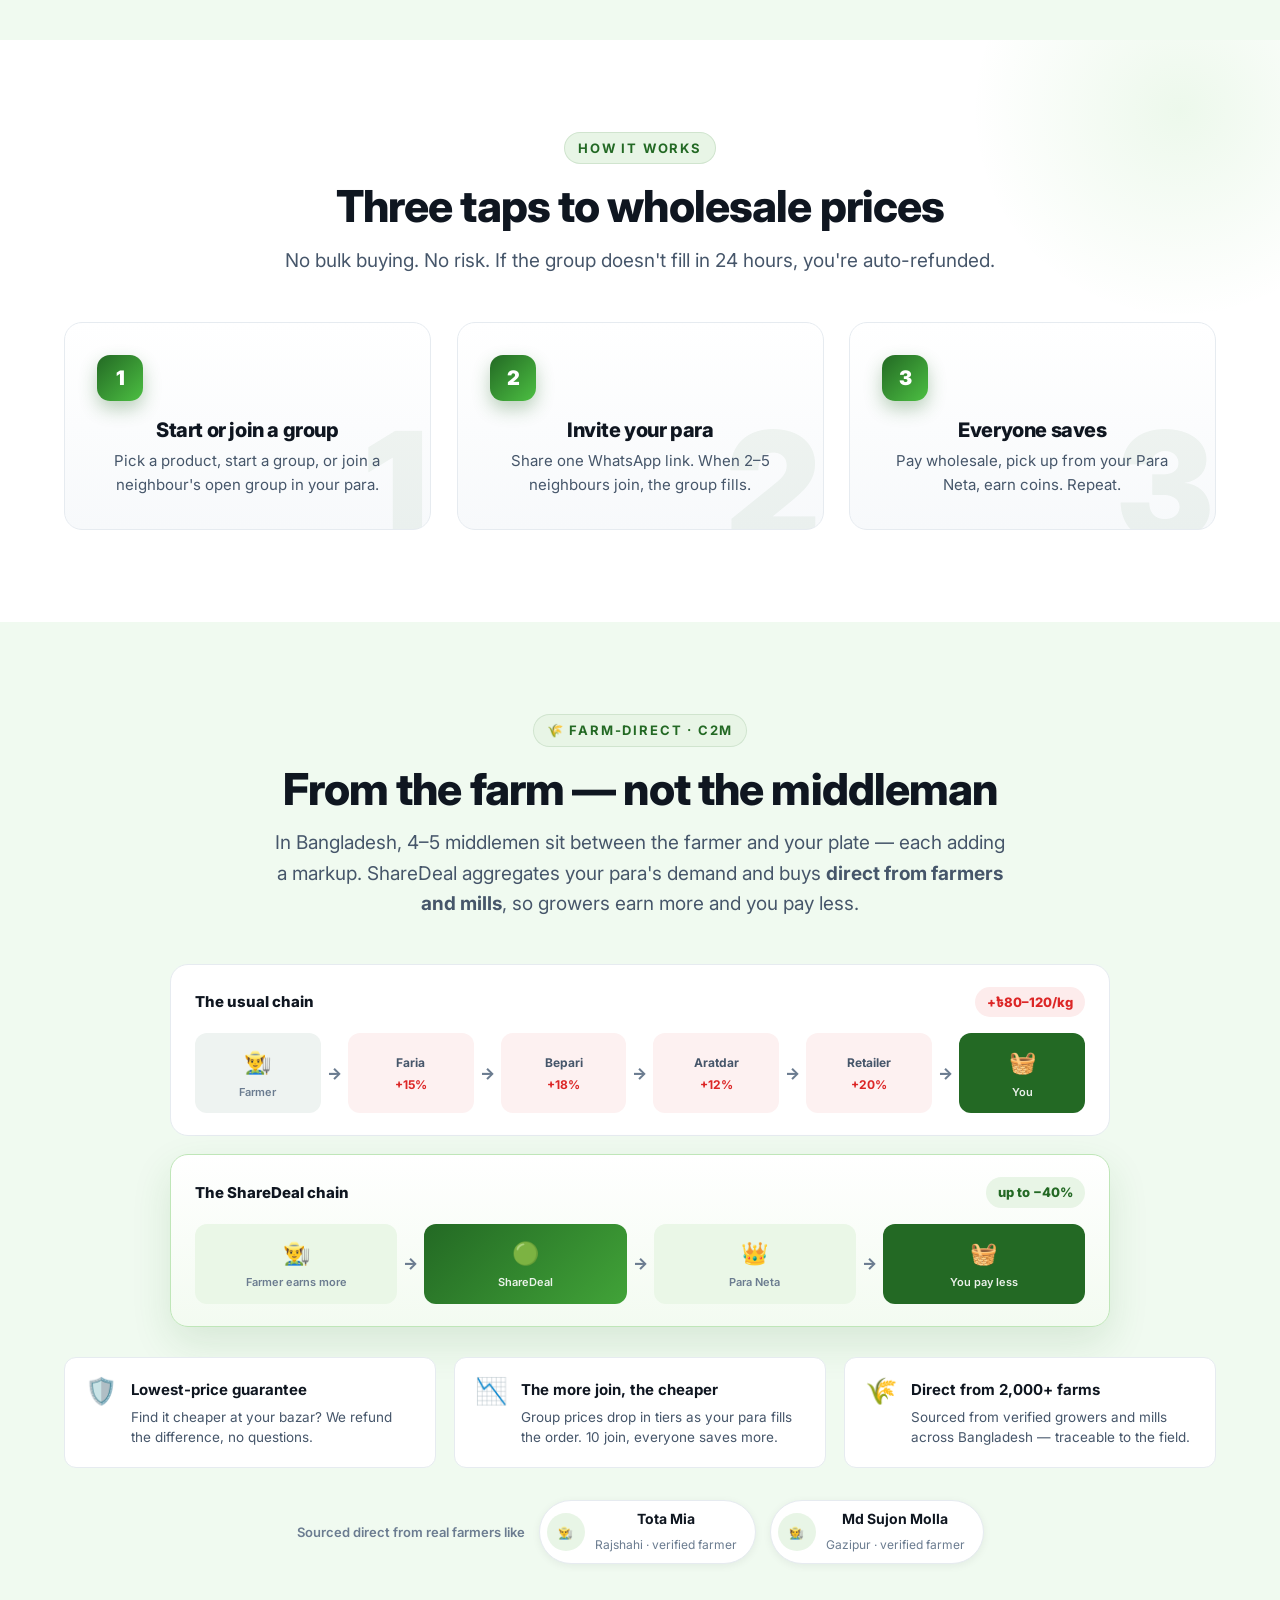
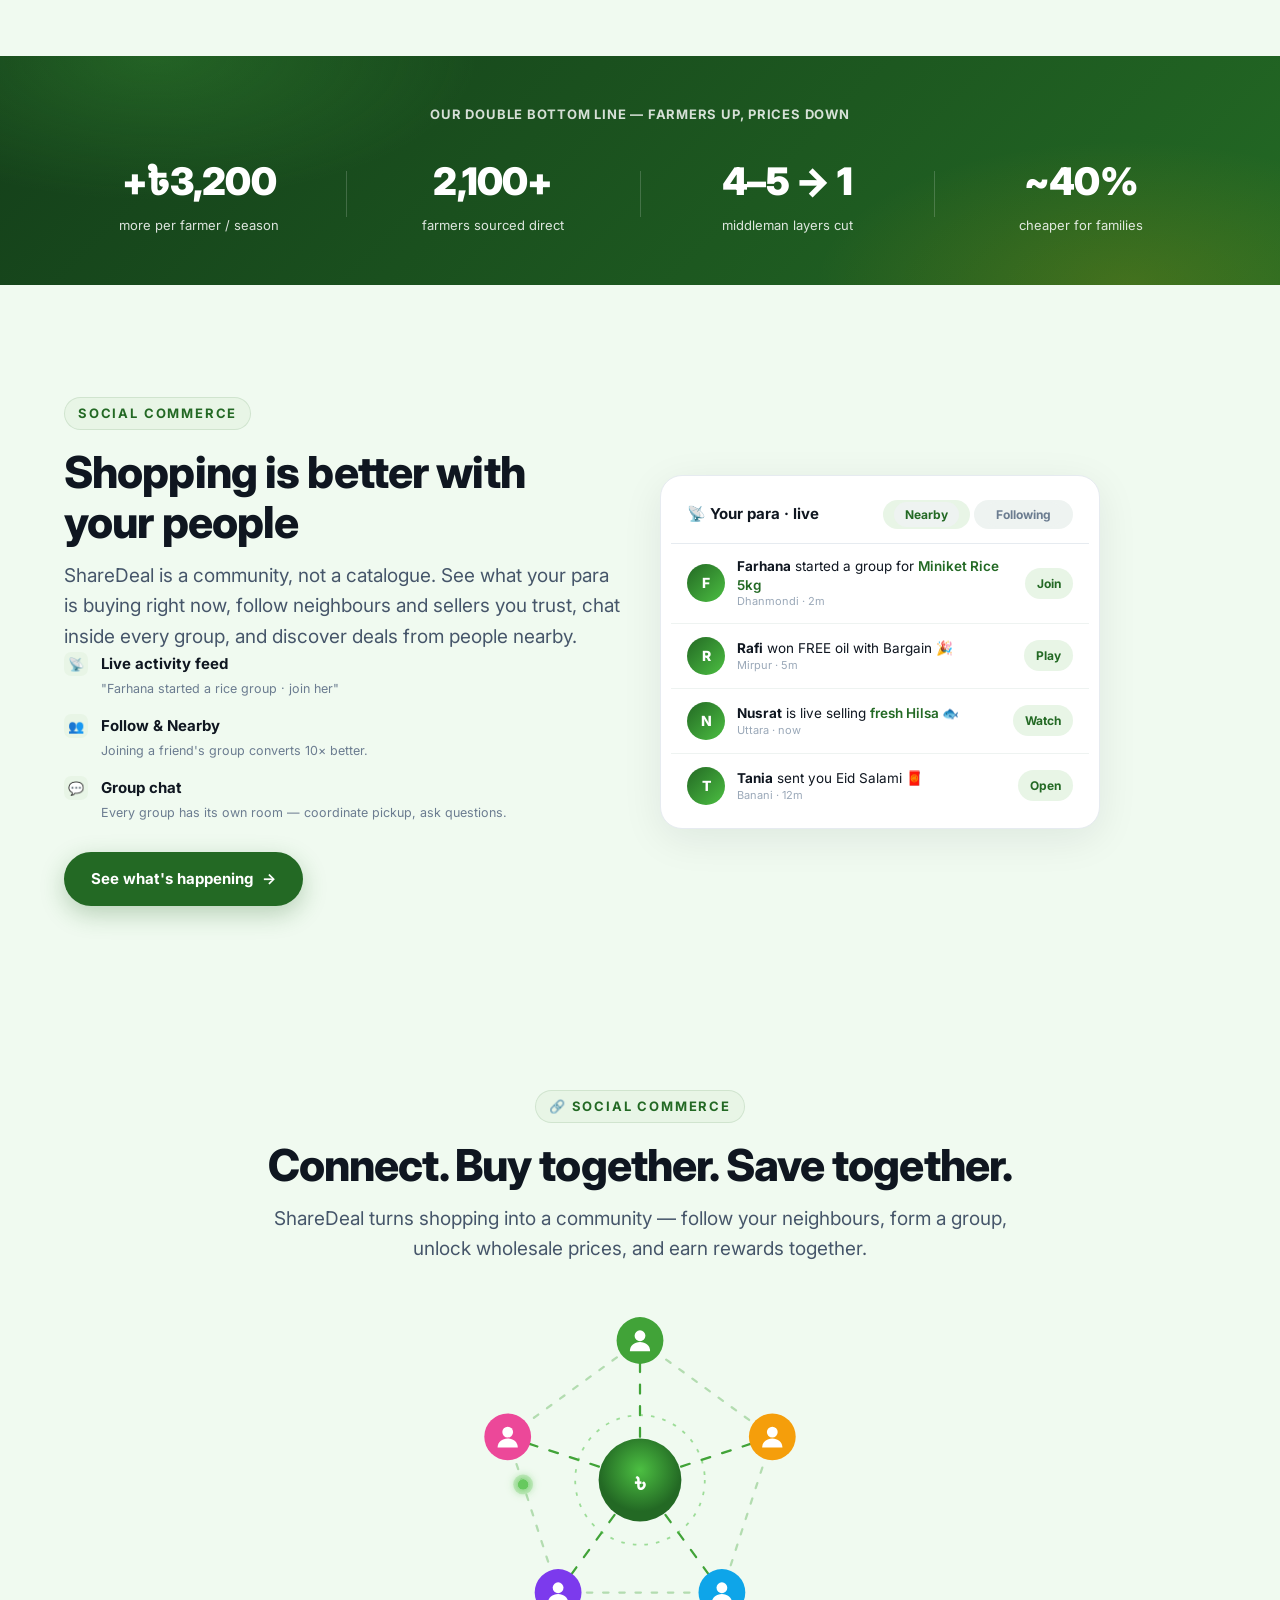
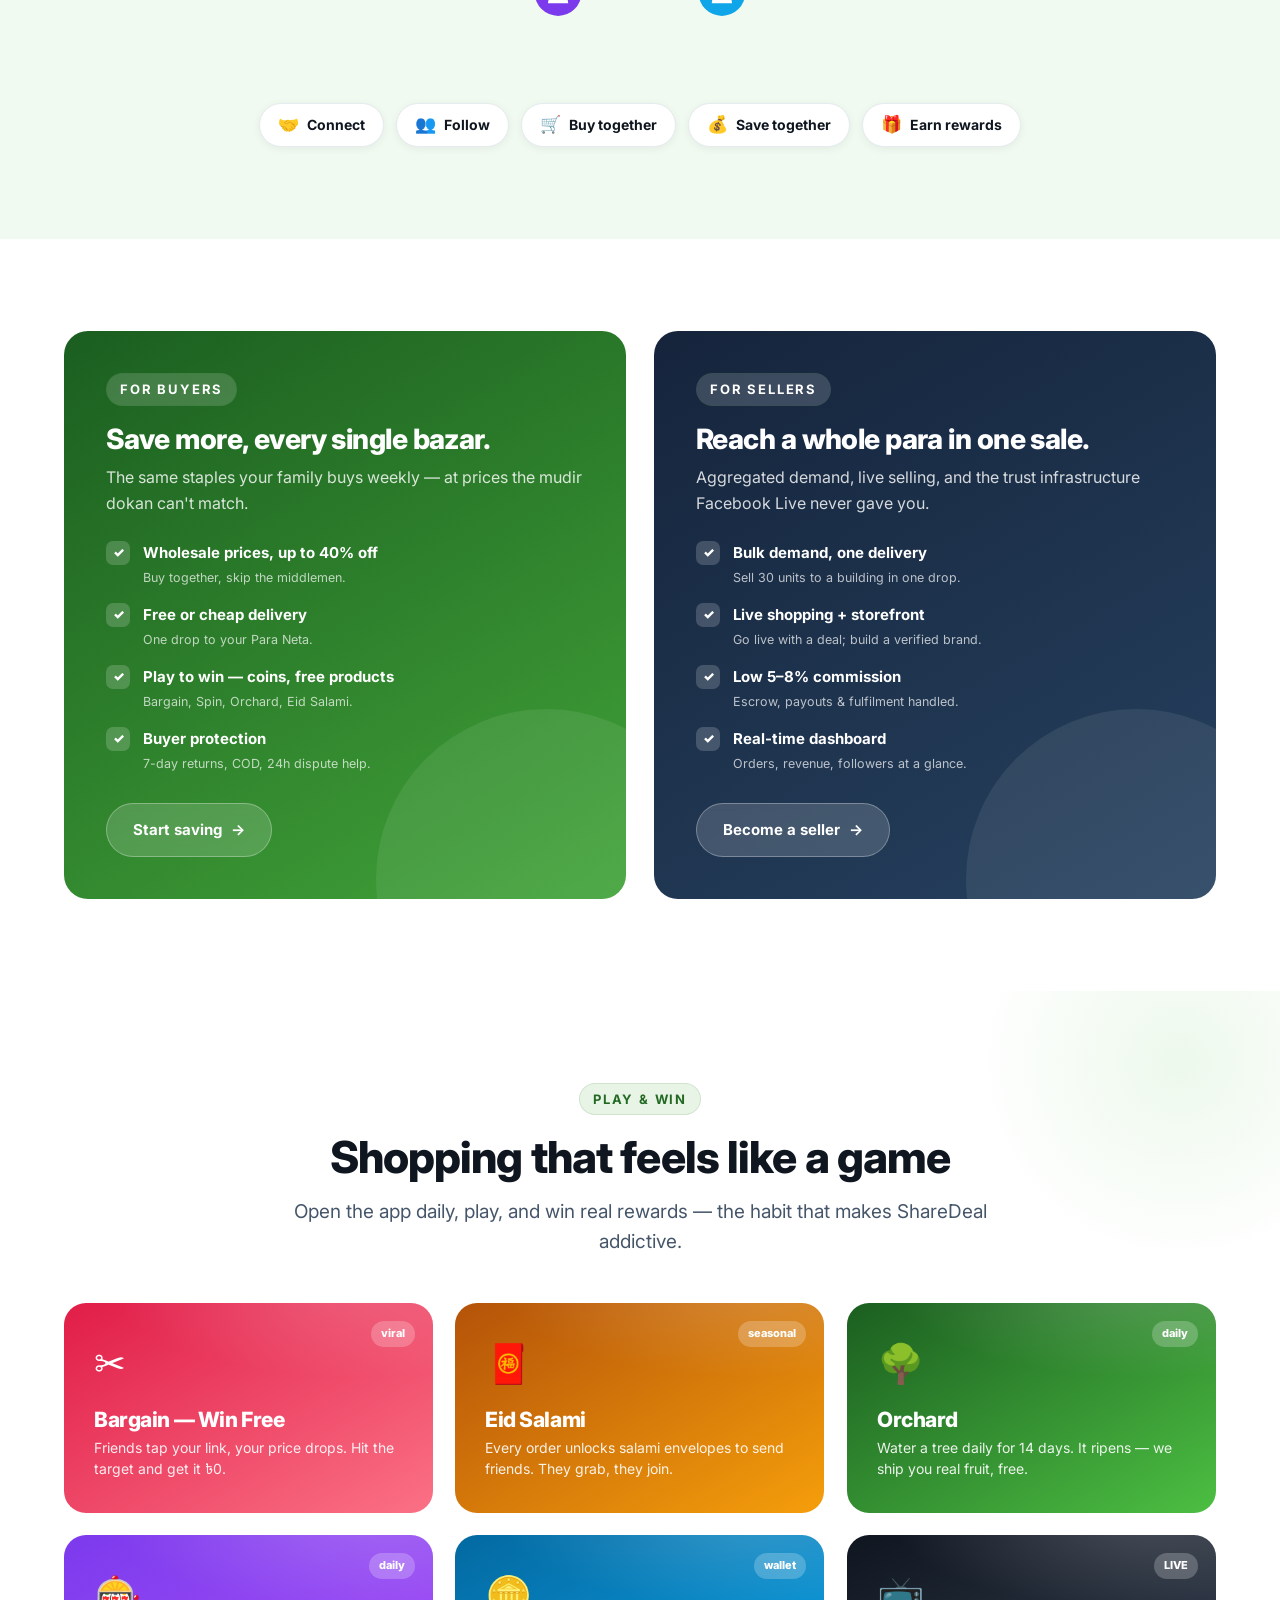
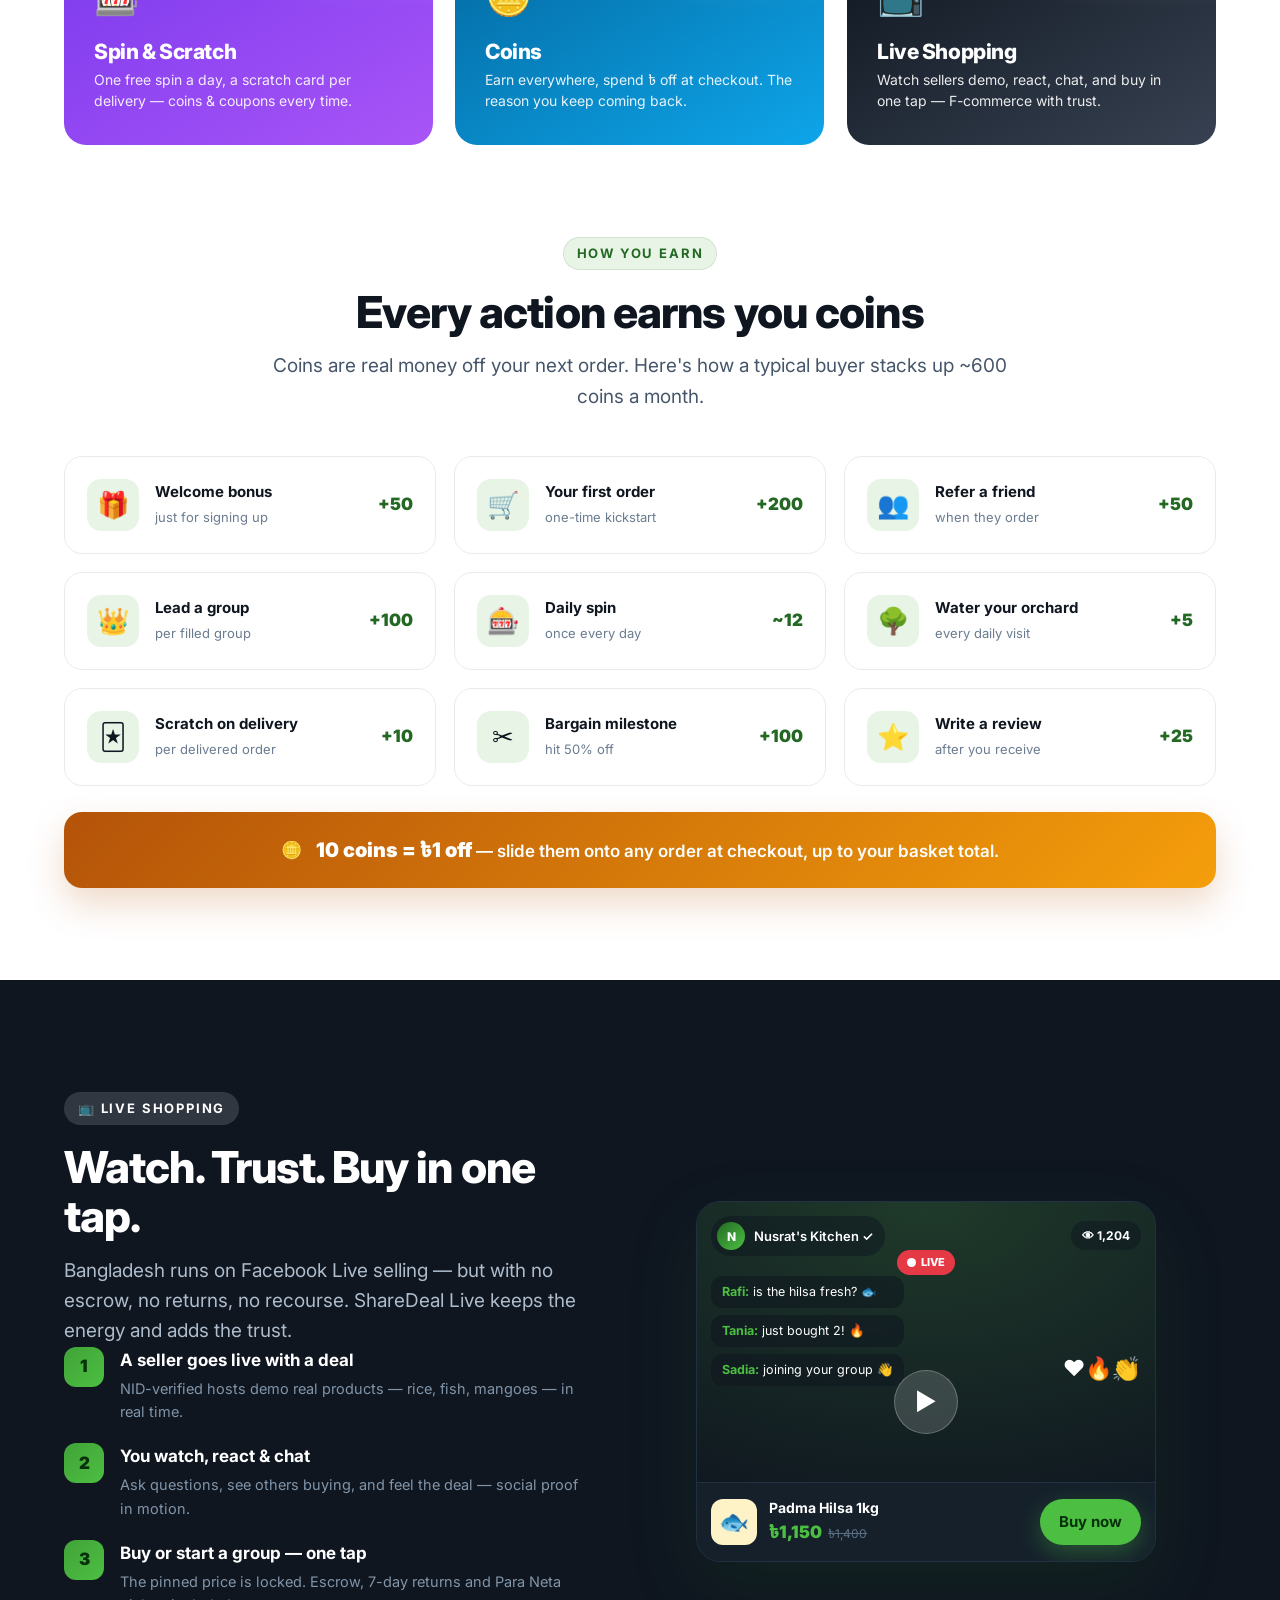
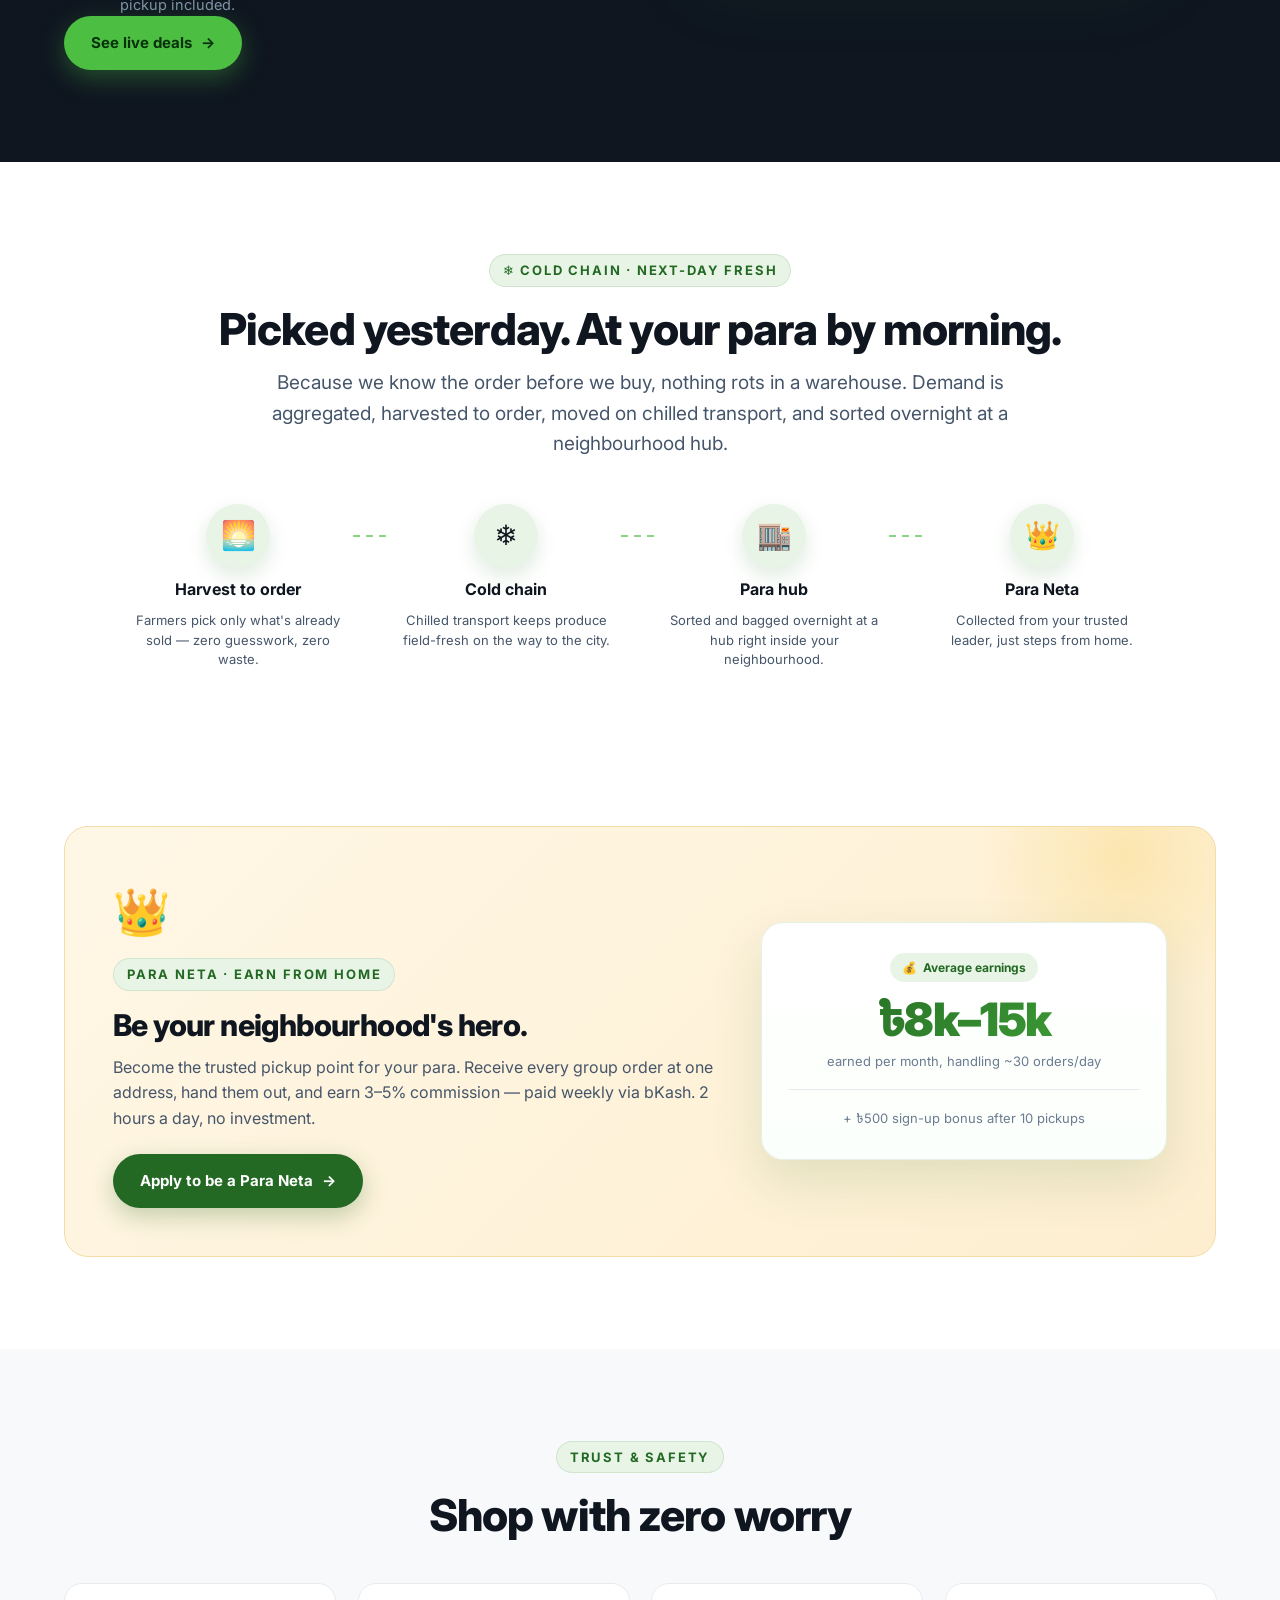
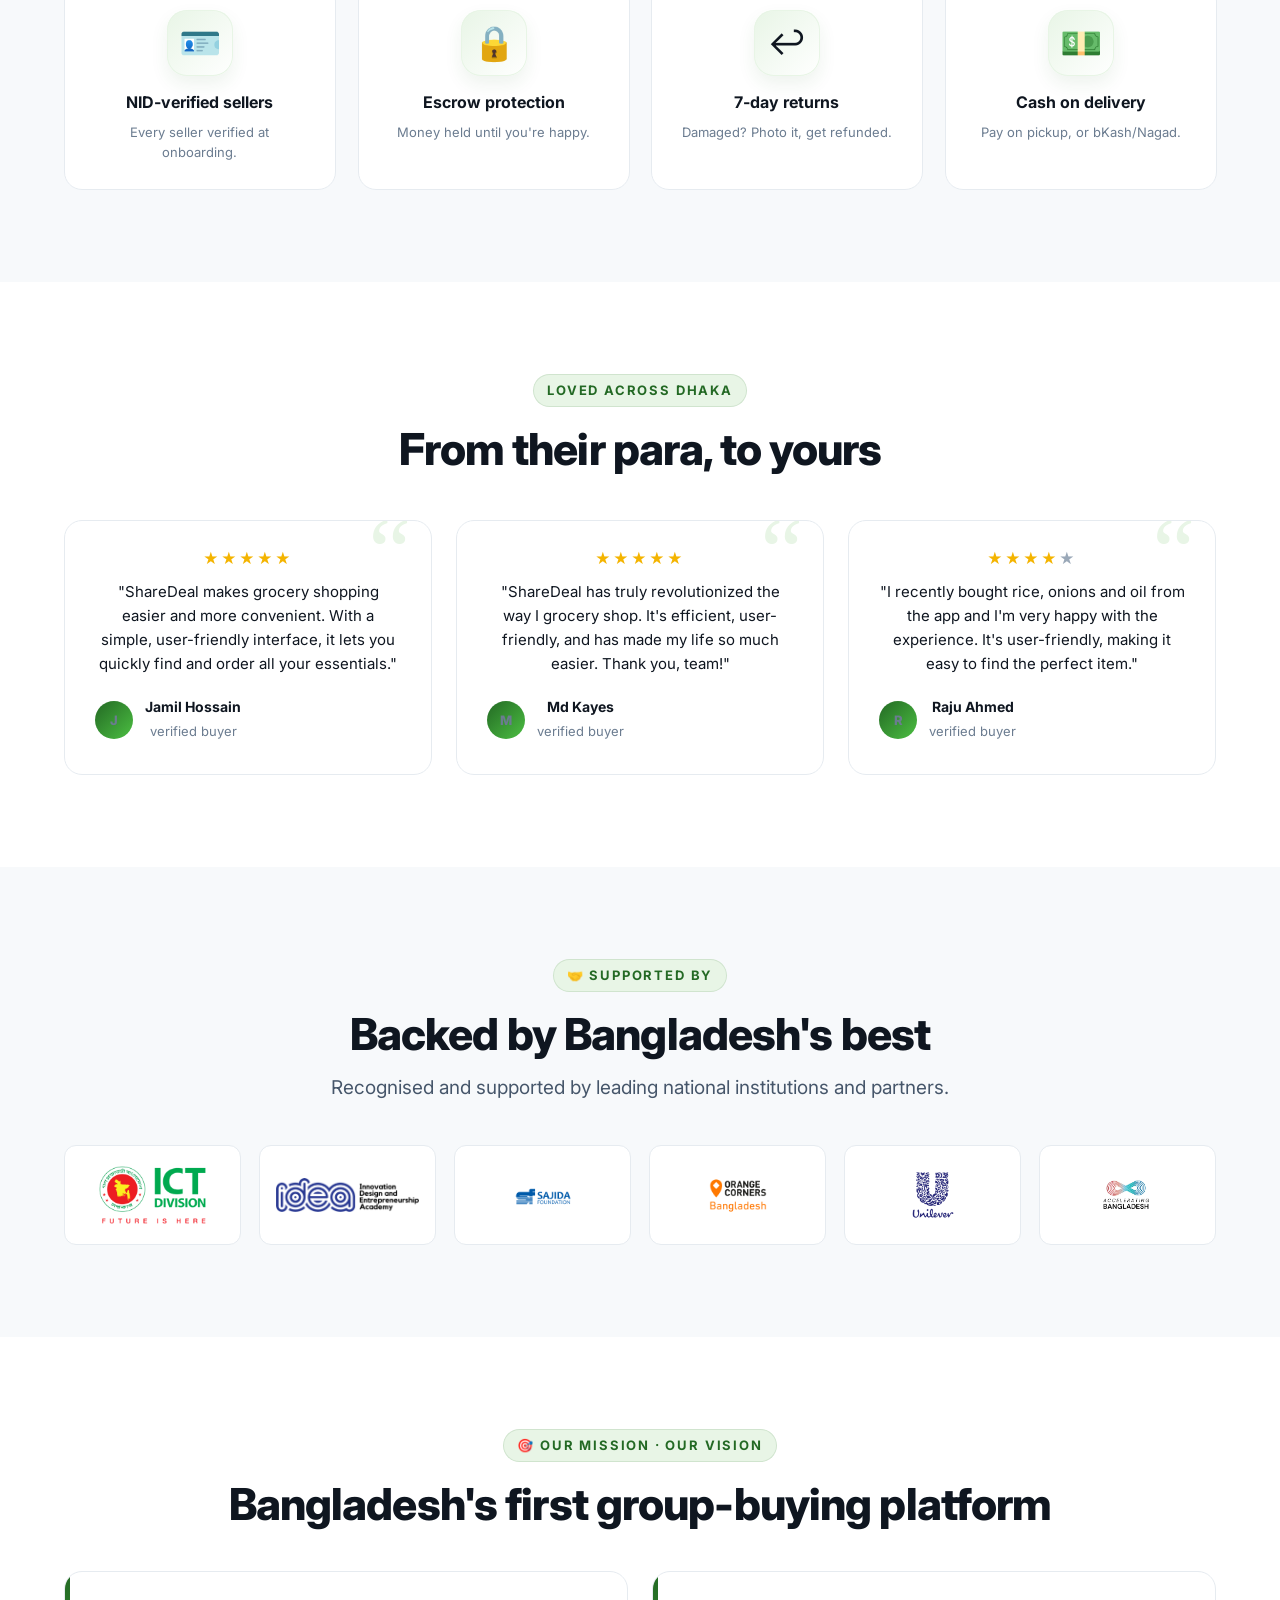
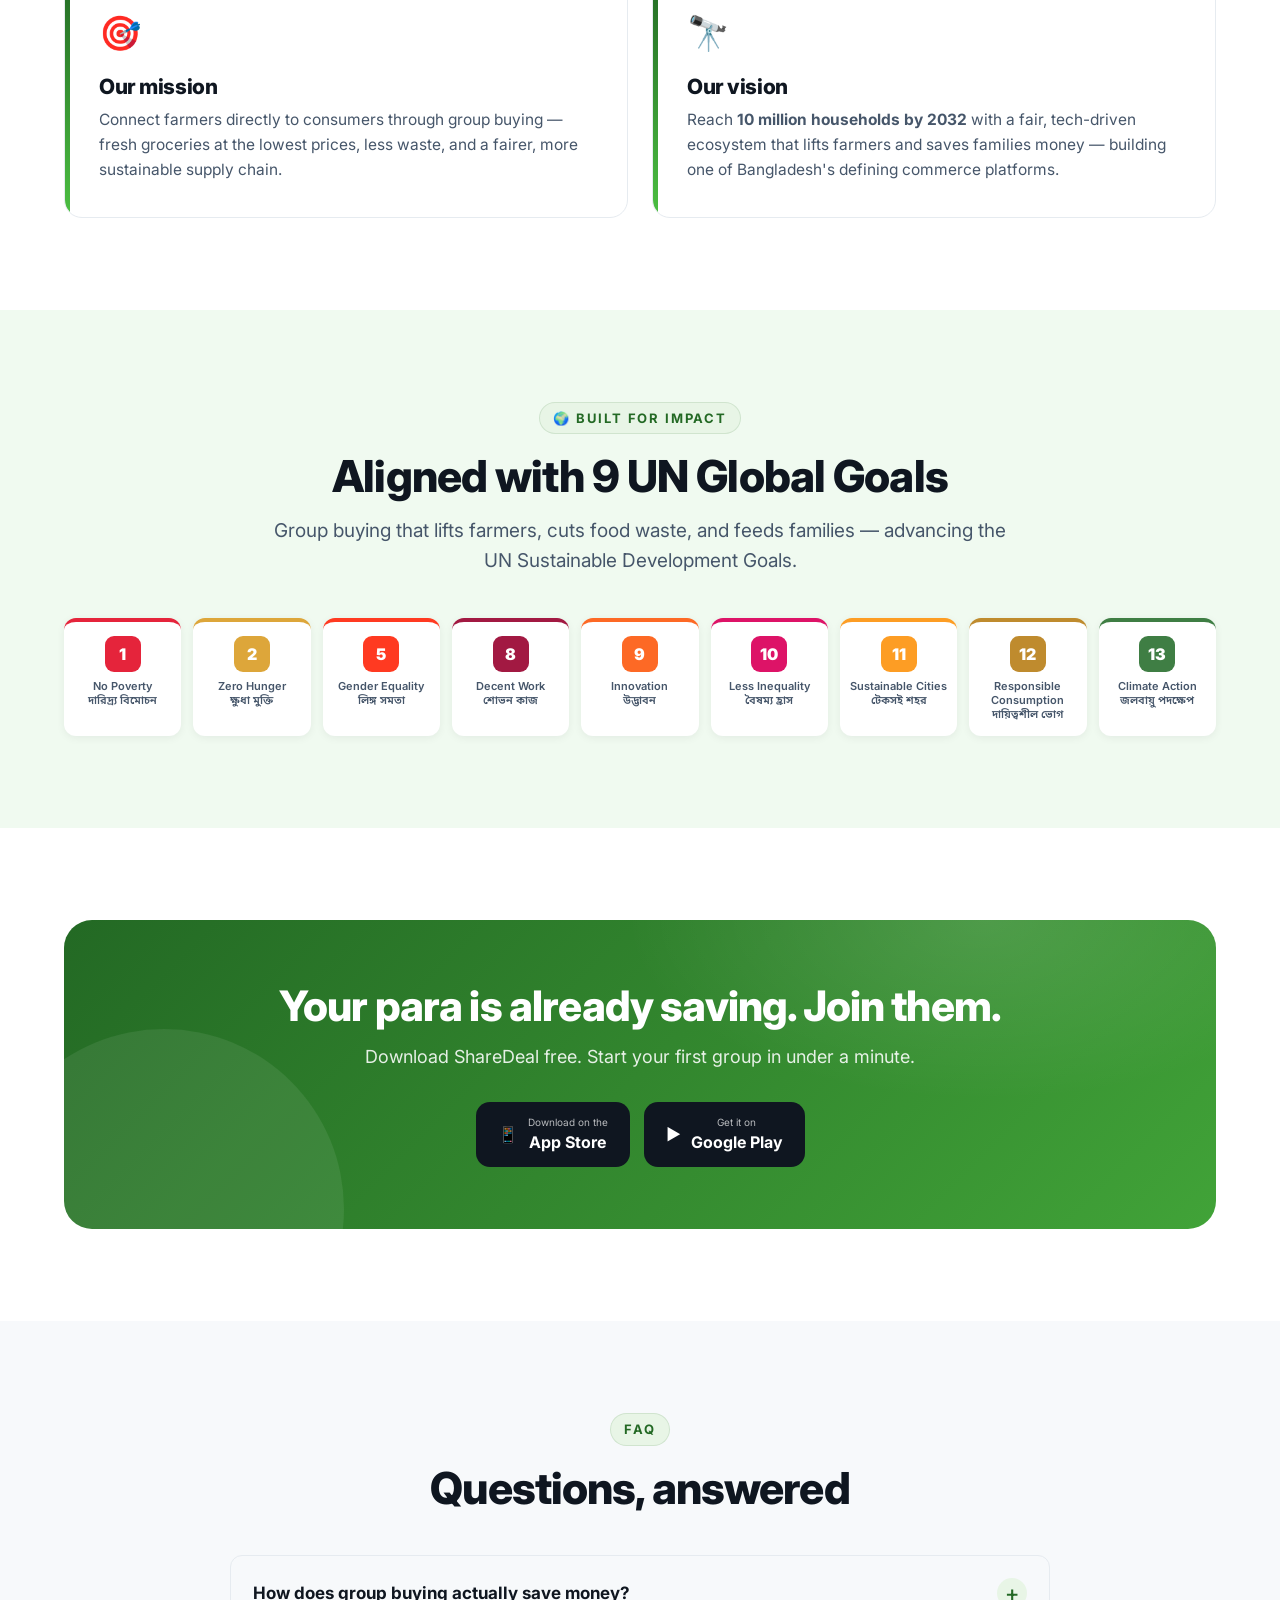
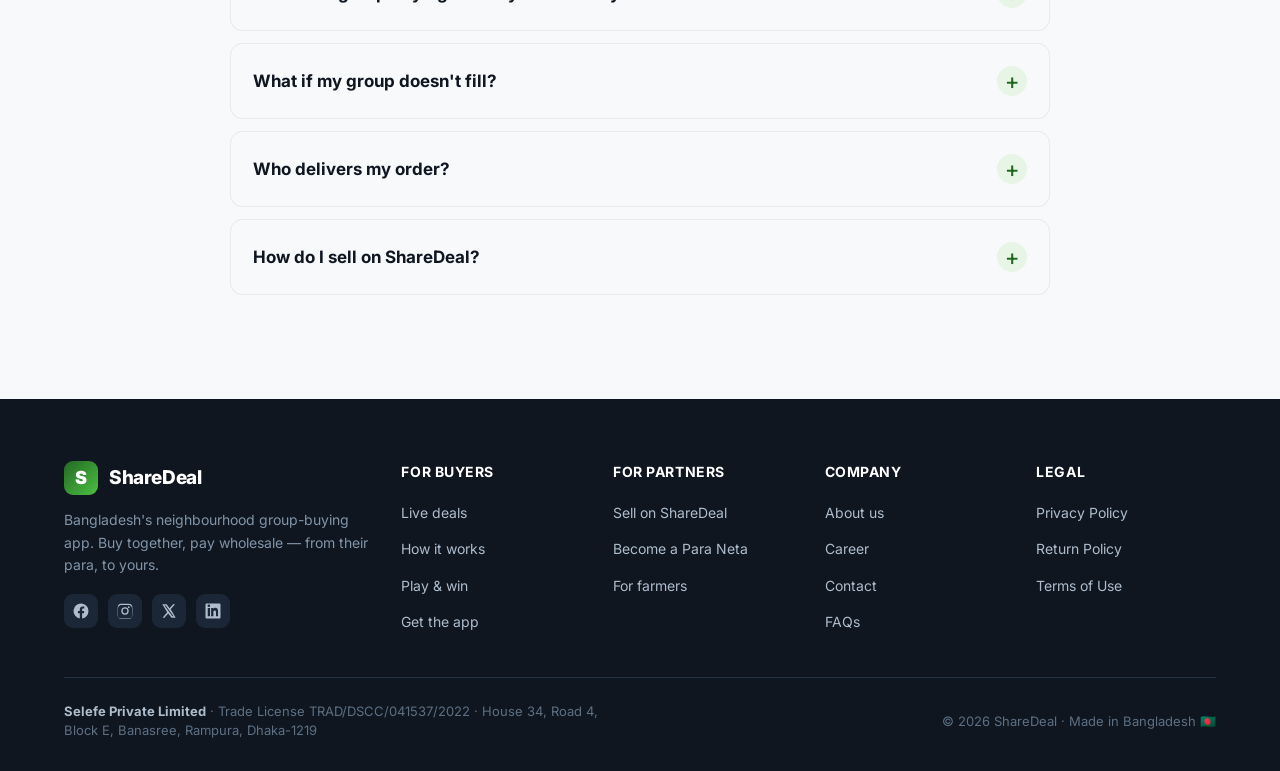
==== commit 9303ab5c: "Fix mobile grid overflow on small phones (v=11)" ====
--- a/index.html
+++ b/index.html
@@ -25,7 +25,7 @@
   <link rel="icon" href="data:image/svg+xml,%3Csvg xmlns='http://www.w3.org/2000/svg' viewBox='0 0 32 32'%3E%3Crect width='32' height='32' rx='8' fill='%23236924'/%3E%3Ctext x='16' y='22' font-family='Arial' font-size='18' font-weight='bold' fill='white' text-anchor='middle'%3ES%3C/text%3E%3C/svg%3E" />
   <link rel="preconnect" href="https://fonts.googleapis.com" /><link rel="preconnect" href="https://fonts.gstatic.com" crossorigin />
   <link href="https://fonts.googleapis.com/css2?family=Inter:wght@400;500;600;700;800;900&family=Noto+Sans+Bengali:wght@400;500;600;700;800&display=swap" rel="stylesheet" />
-  <link rel="stylesheet" href="assets/styles.css?v=9" />
+  <link rel="stylesheet" href="assets/styles.css?v=11" />
   <script type="application/ld+json">
   {"@context":"https://schema.org","@type":"Organization","name":"ShareDeal","legalName":"Selefe Private Limited","url":"https://sharedeal.app","logo":"https://sharedeal.app/logo.svg","description":"Bangladesh's neighbourhood group-buying platform for groceries.","address":{"@type":"PostalAddress","addressLocality":"Dhaka","addressCountry":"BD"},"sameAs":["https://facebook.com/sharedeal","https://instagram.com/sharedeal"]}
   </script>
@@ -485,6 +485,6 @@
     </div>
   </div></footer>
 
-  <script src="assets/app.js?v=9"></script>
+  <script src="assets/app.js?v=11"></script>
 </body>
 </html>
--- a/assets/styles.css
+++ b/assets/styles.css
@@ -397,6 +397,7 @@
 .earn{background:#fff;border:1px solid var(--border);border-radius:var(--radius);padding:22px;display:flex;align-items:center;gap:16px;transition:.2s}
 .earn:hover{transform:translateY(-3px);box-shadow:var(--shadow);border-color:var(--brand-soft)}
 .earn .ei{width:52px;height:52px;border-radius:14px;display:grid;place-items:center;font-size:26px;flex:none;background:var(--brand-soft)}
+.earn .ev{min-width:0;flex:1}
 .earn .ev b{font-size:15px;display:block}
 .earn .ev small{font-size:13px;color:var(--ink-3)}
 .earn .coins{margin-left:auto;font-weight:900;color:var(--brand);font-size:17px;white-space:nowrap}
@@ -422,9 +423,16 @@
 }
 @media (max-width:640px){
   section{padding:48px 0}
-  .steps,.fgrid,.tst-grid,.fcols{grid-template-columns:1fr}
-  /* keep dense sections 2-up on phones to cut page length */
-  .strip-grid,.tgrid,.games-grid,.earn-grid,.pgrid,.livenow .pgrid{grid-template-columns:repeat(2,1fr)}
+  /* horizontal reward cards read best full-width on phones */
+  .steps,.fgrid,.tst-grid,.fcols,.earn-grid{grid-template-columns:1fr}
+  /* vertical-content grids stay 2-up; minmax(0,1fr) + min-width:0 lets tracks AND items shrink so cards never overflow */
+  .strip-grid,.tgrid,.games-grid,.pgrid,.livenow .pgrid{grid-template-columns:repeat(2,minmax(0,1fr));gap:12px}
+  .strip-grid>*,.tgrid>*,.games-grid>*,.pgrid>*,.livenow .pgrid>*{min-width:0}
+  /* compact the big game + trust cards so 2-up reads well on phones */
+  .game{padding:16px;min-height:152px}
+  .game .gi{font-size:30px;margin-bottom:8px}.game h3{font-size:15px}.game p{font-size:12px}
+  .game .gtag{top:12px;right:12px}
+  .tcard{padding:18px}.tcard .ti{font-size:30px}
   .neta,.aud,.cta{padding:30px}.hero-stats{gap:20px}
   .nav-cta .btn-primary{display:none}
   .subnav{top:64px}.nav{height:64px}
@@ -432,7 +440,7 @@
   .pd{padding-bottom:90px}
   .pc-img{height:130px;font-size:48px}
 }
-@media (max-width:420px){ .pgrid{grid-template-columns:1fr 1fr} .pc-name{font-size:13px} .pc-now{font-size:17px} }
+@media (max-width:420px){ .pgrid{grid-template-columns:repeat(2,minmax(0,1fr))} .pc-name{font-size:13px} .pc-now{font-size:17px} .pc-img{height:120px;font-size:42px} .pc-body{padding:11px} }
 
 /* ============================================================
    VISUAL POLISH — make every section pop (no layout/width change)
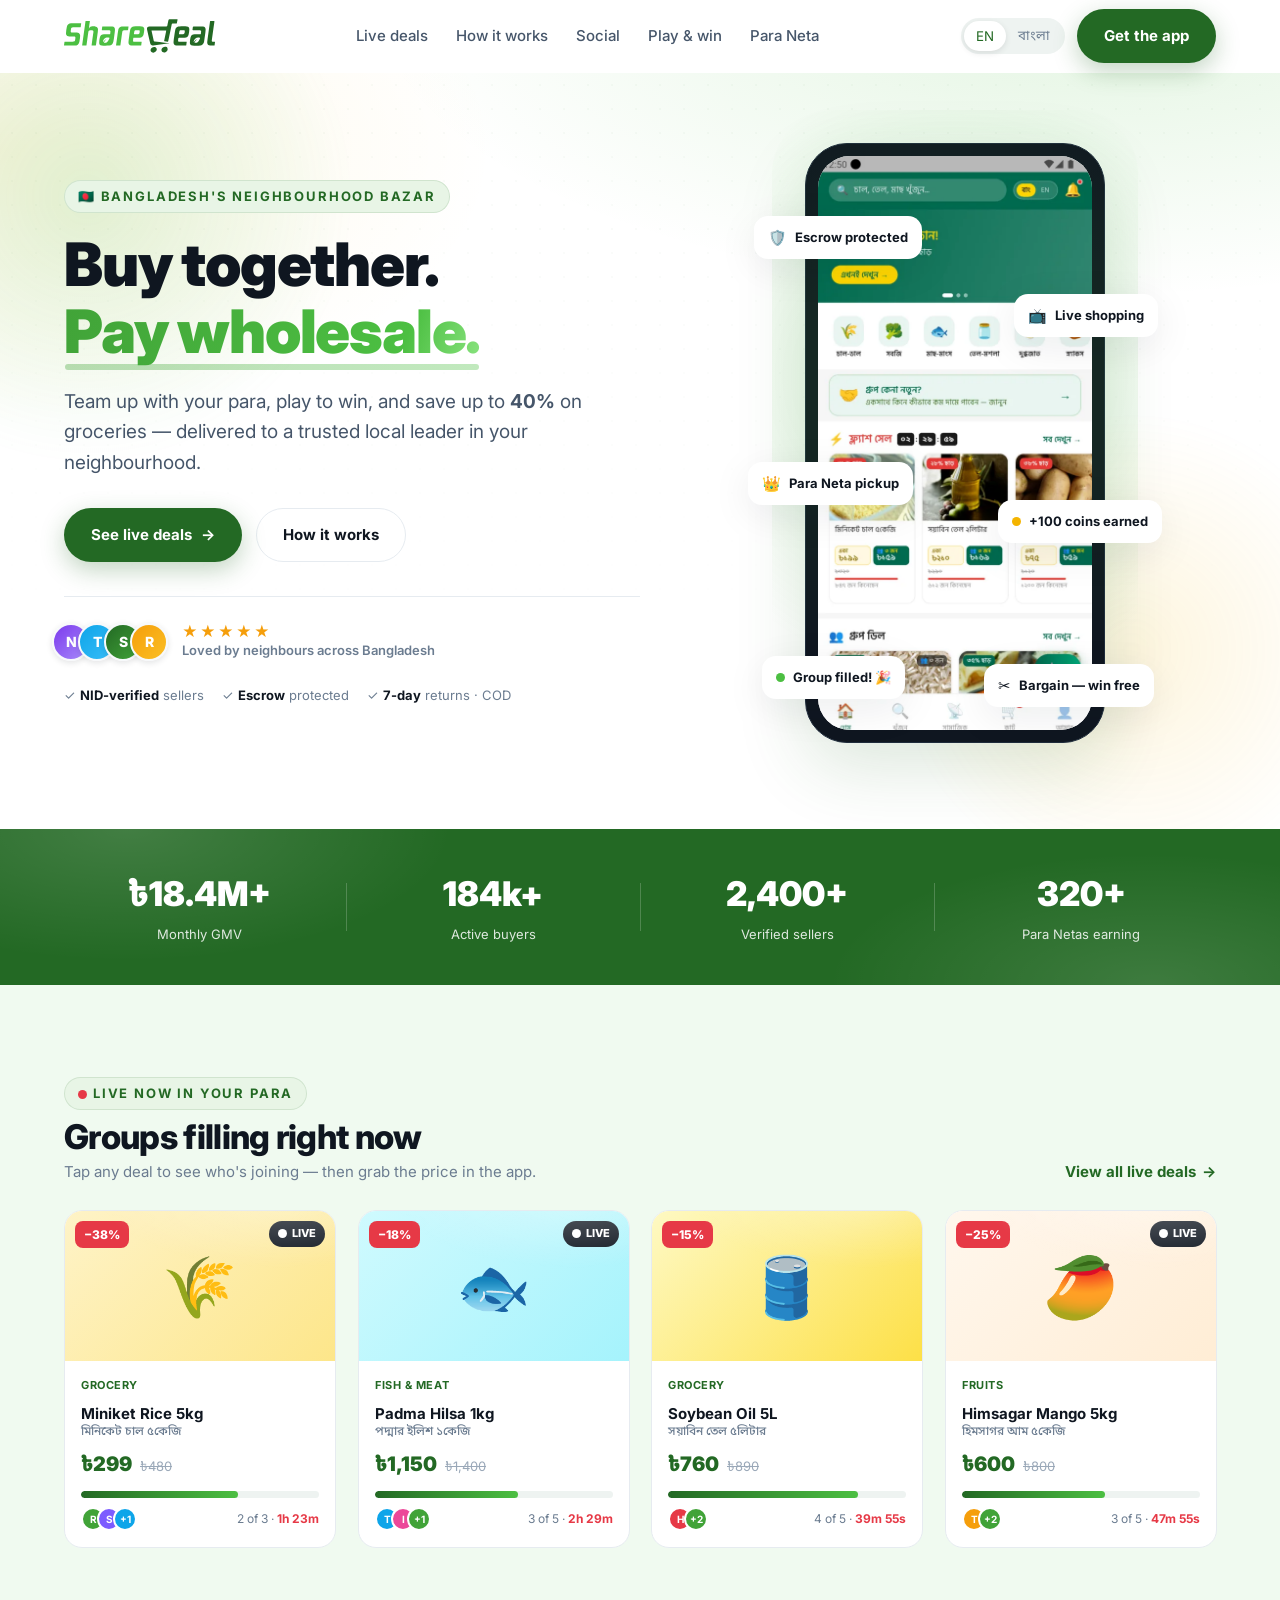
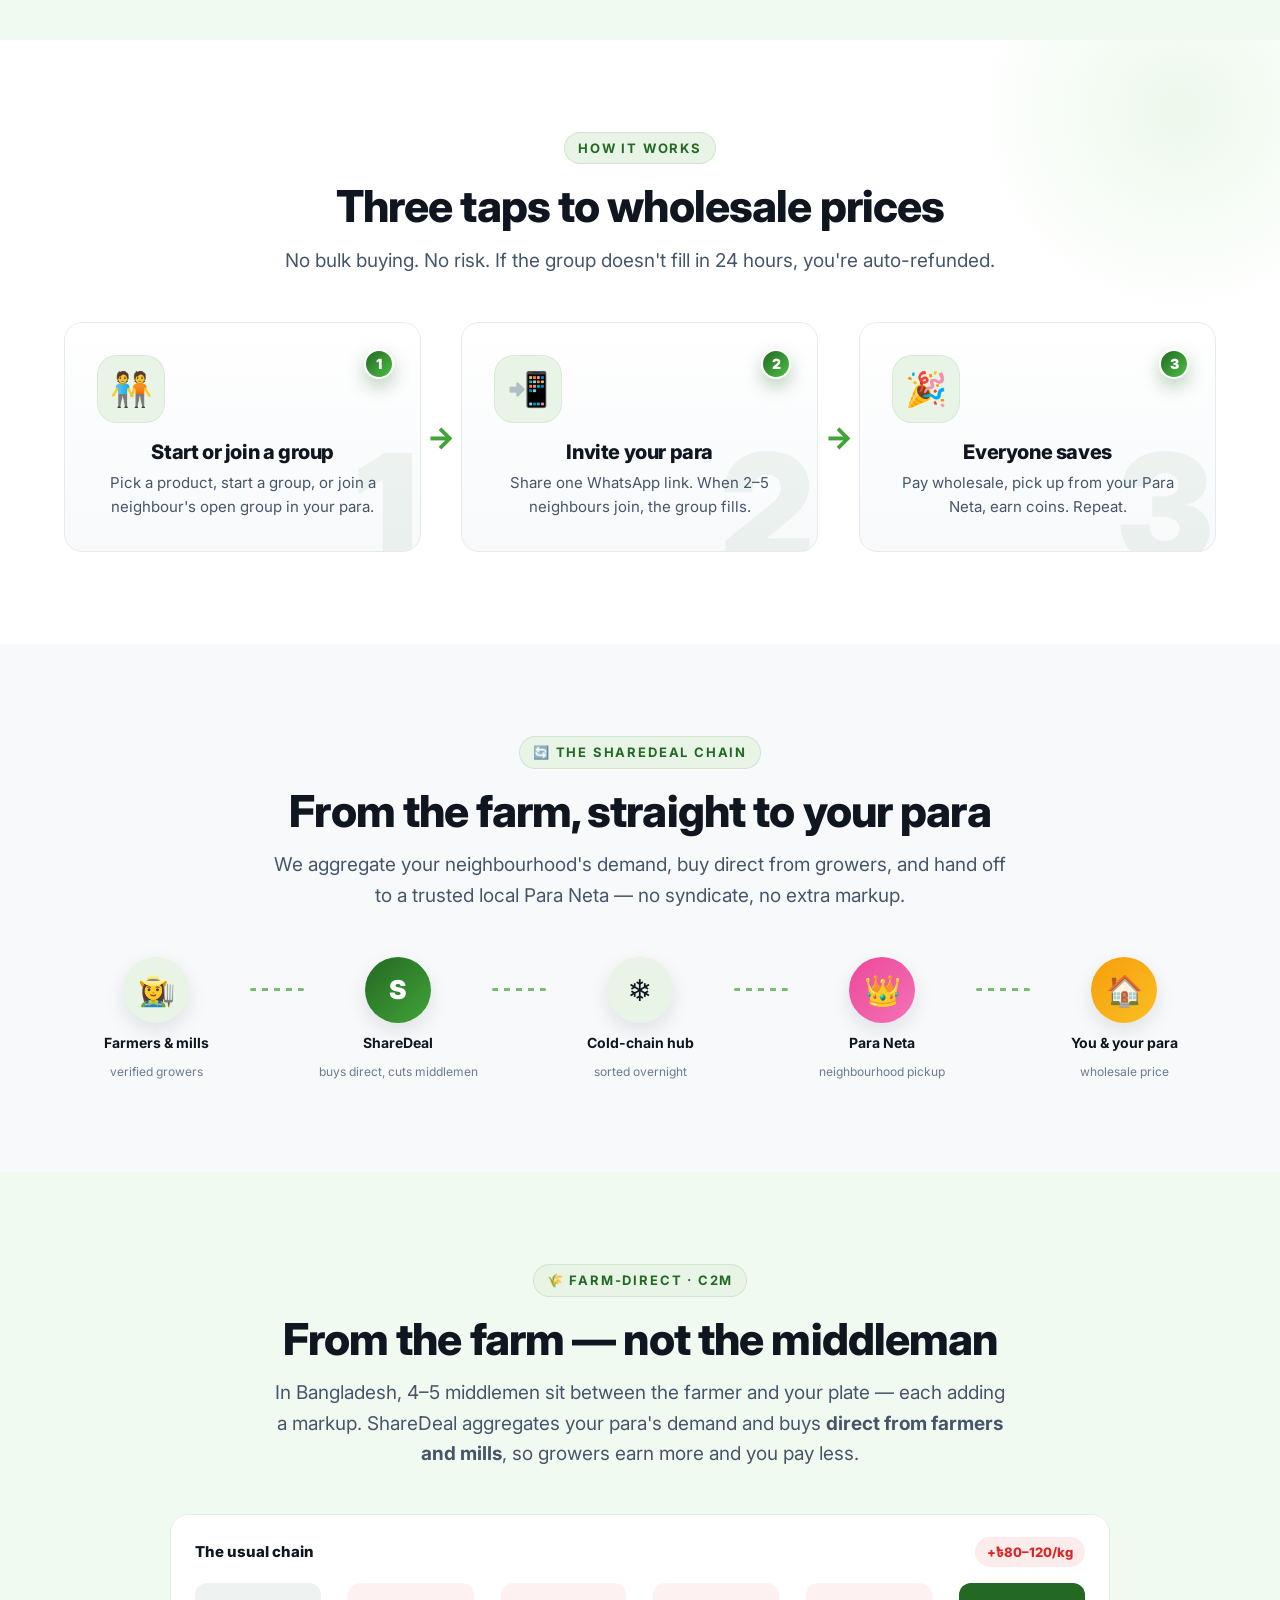
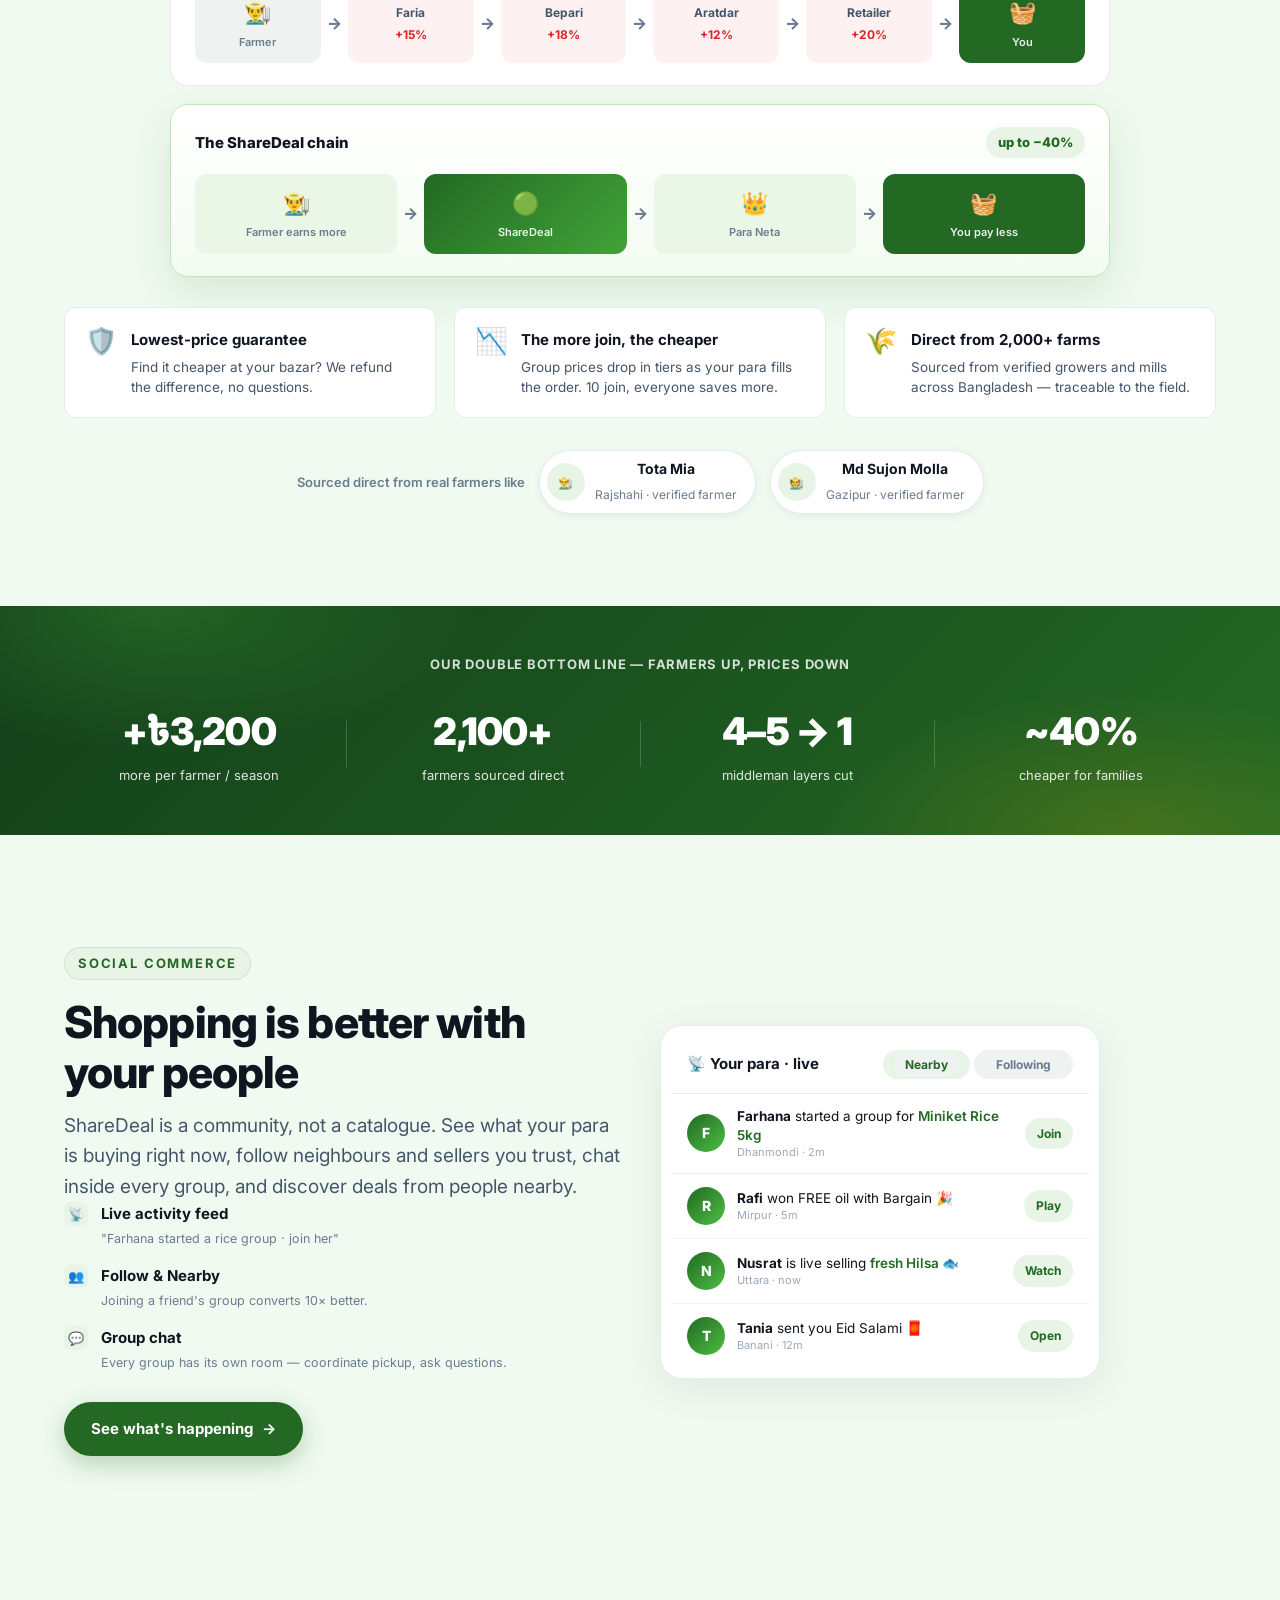
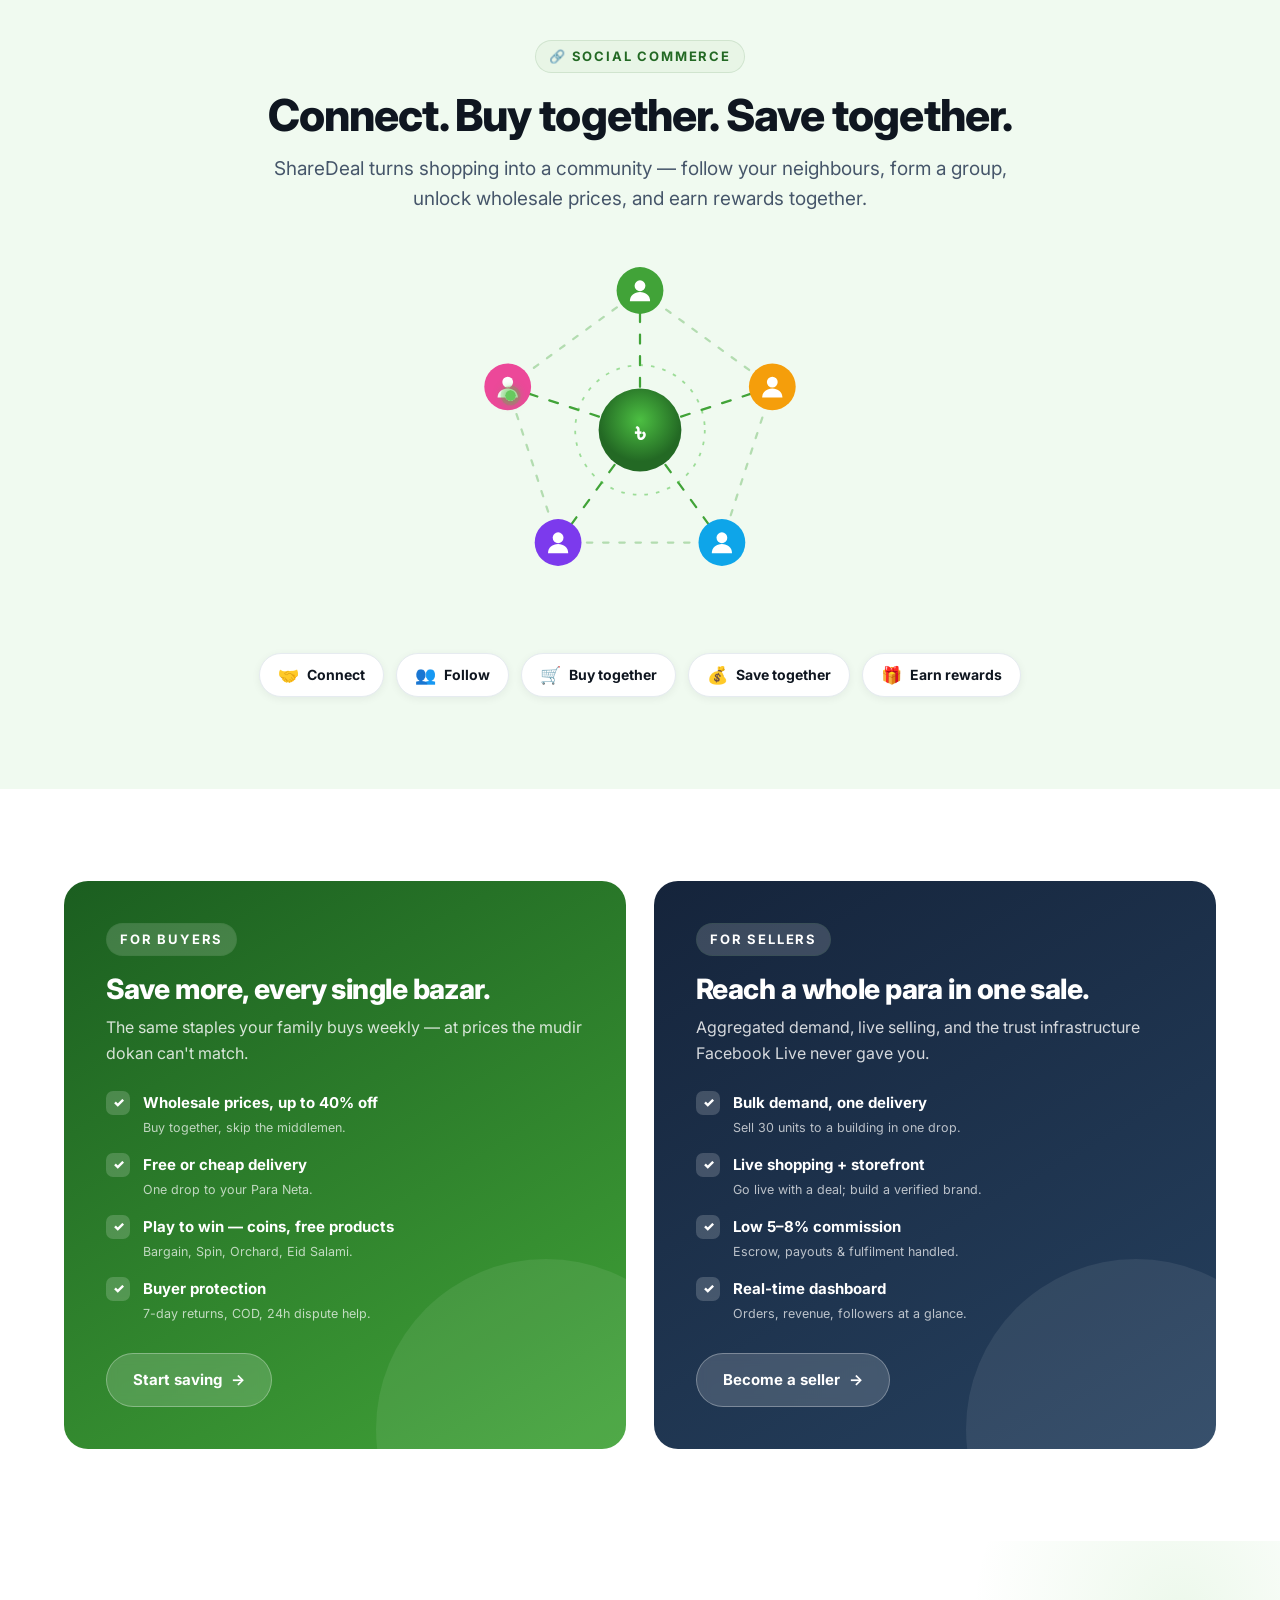
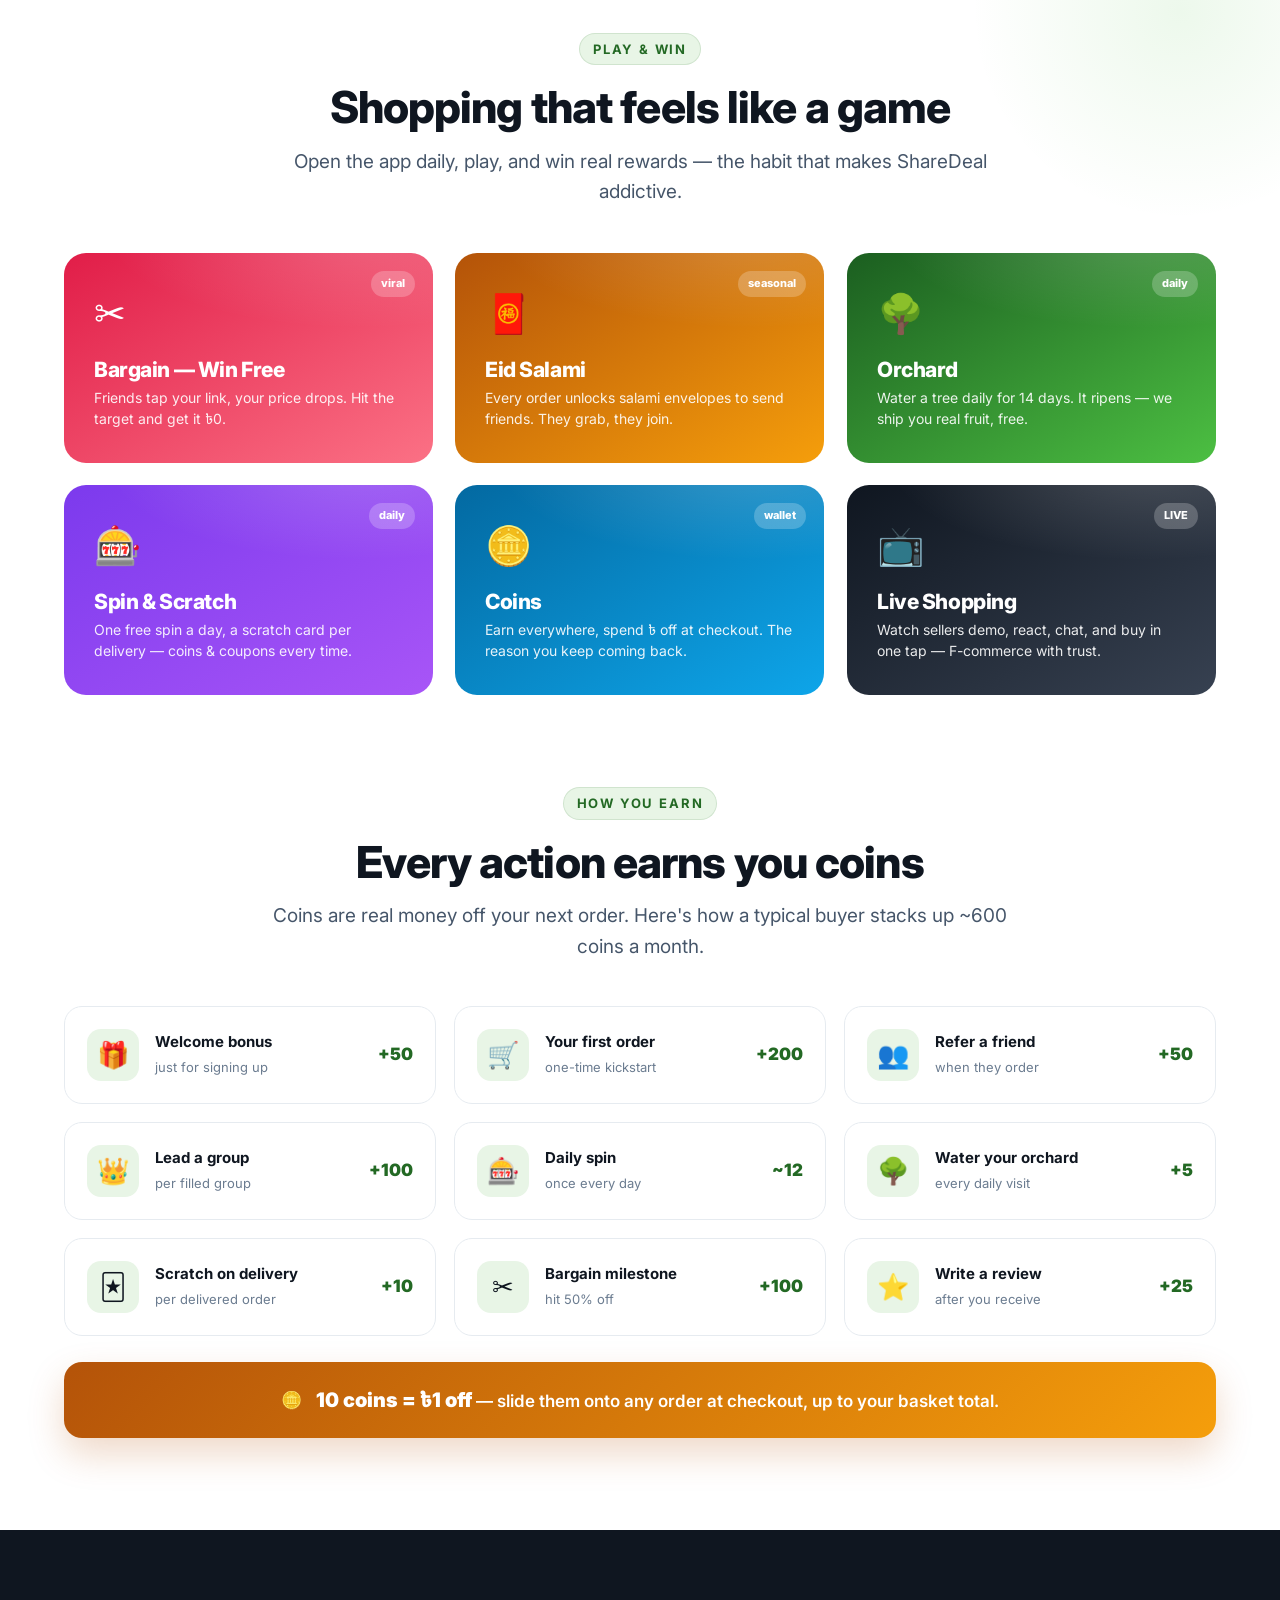
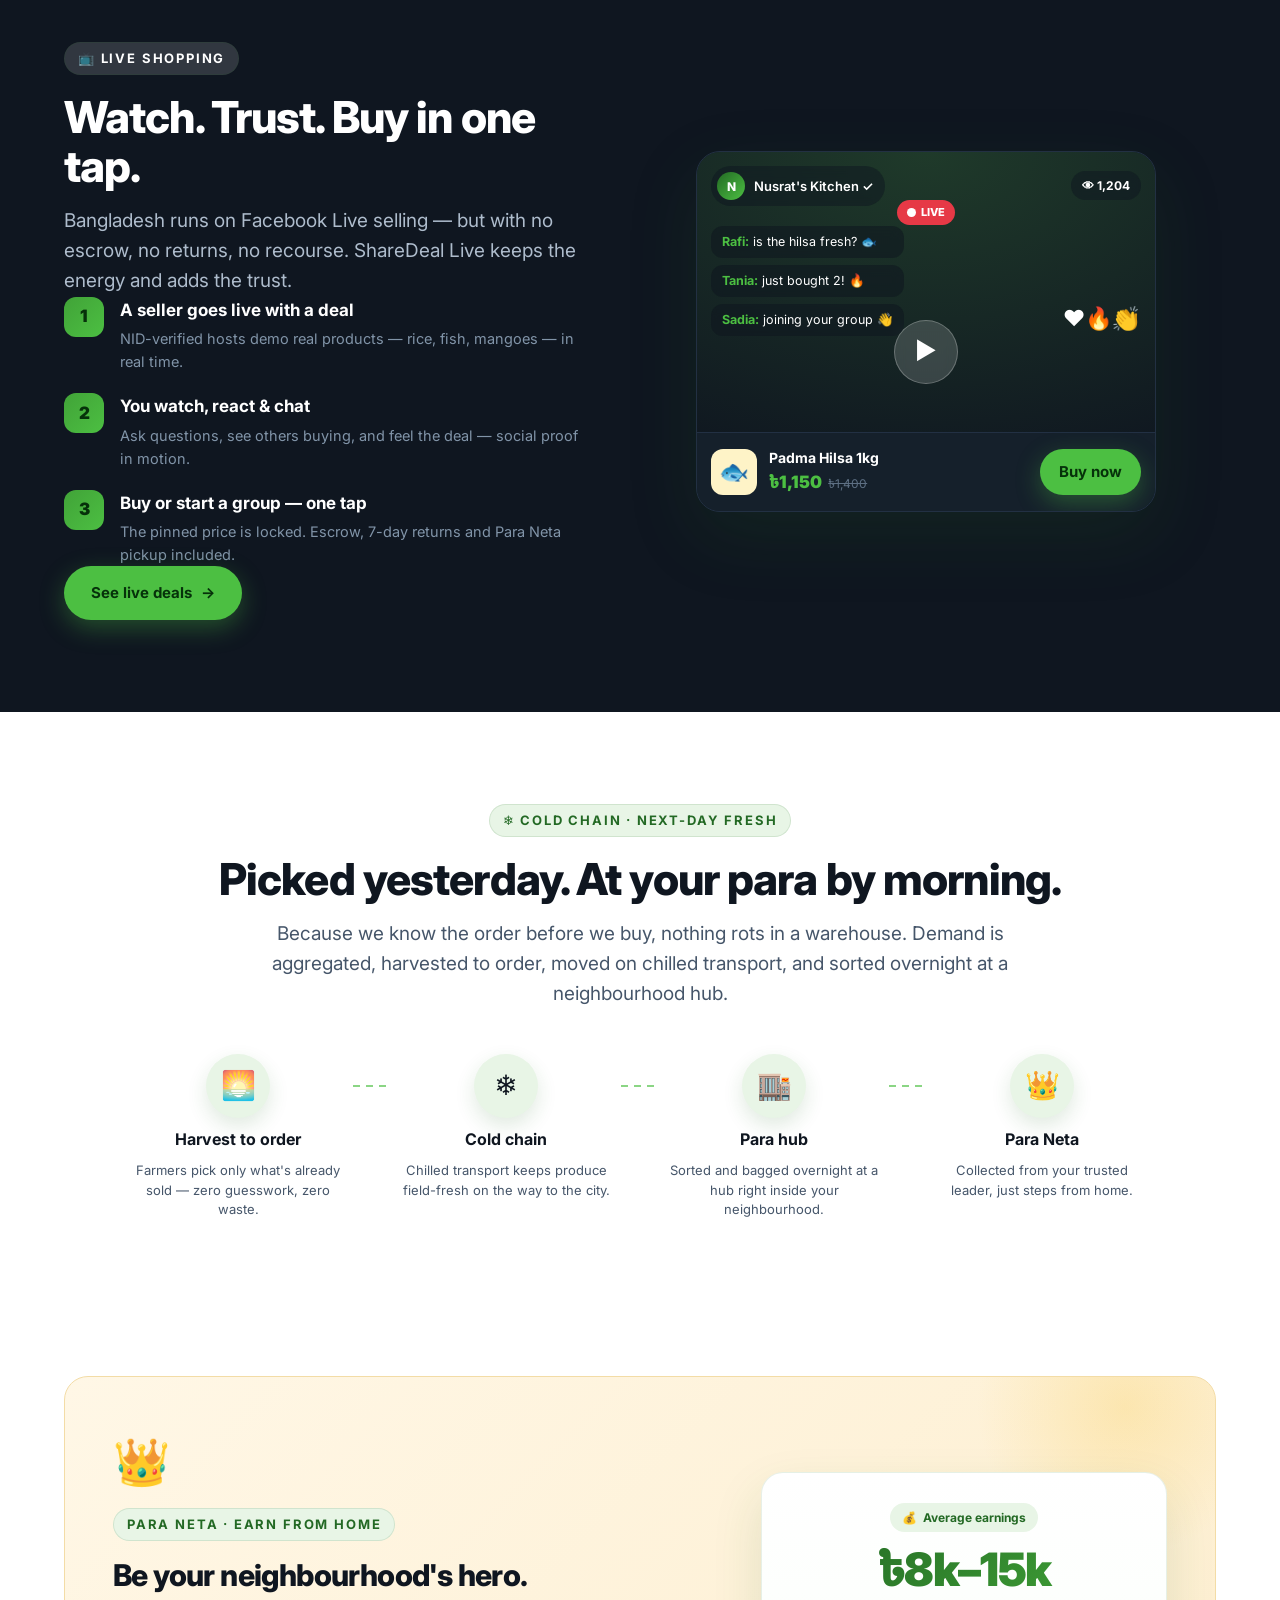
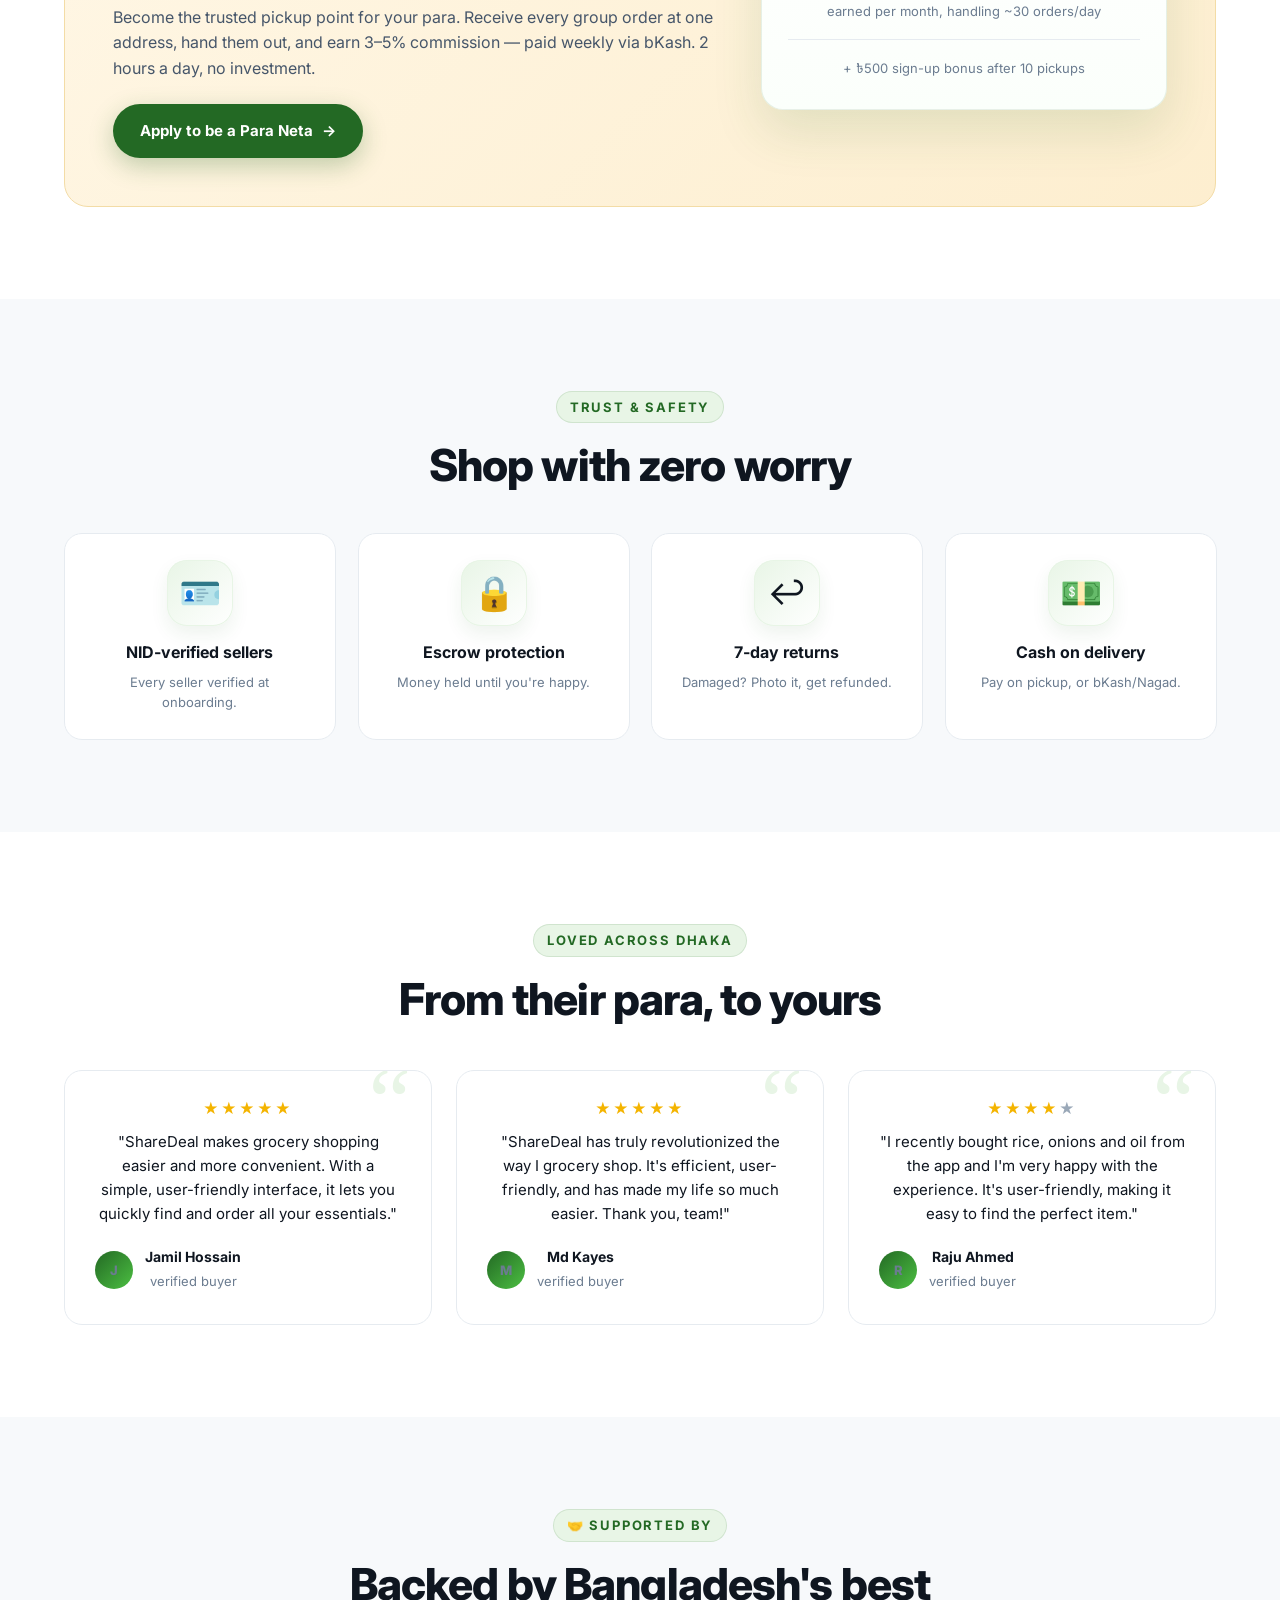
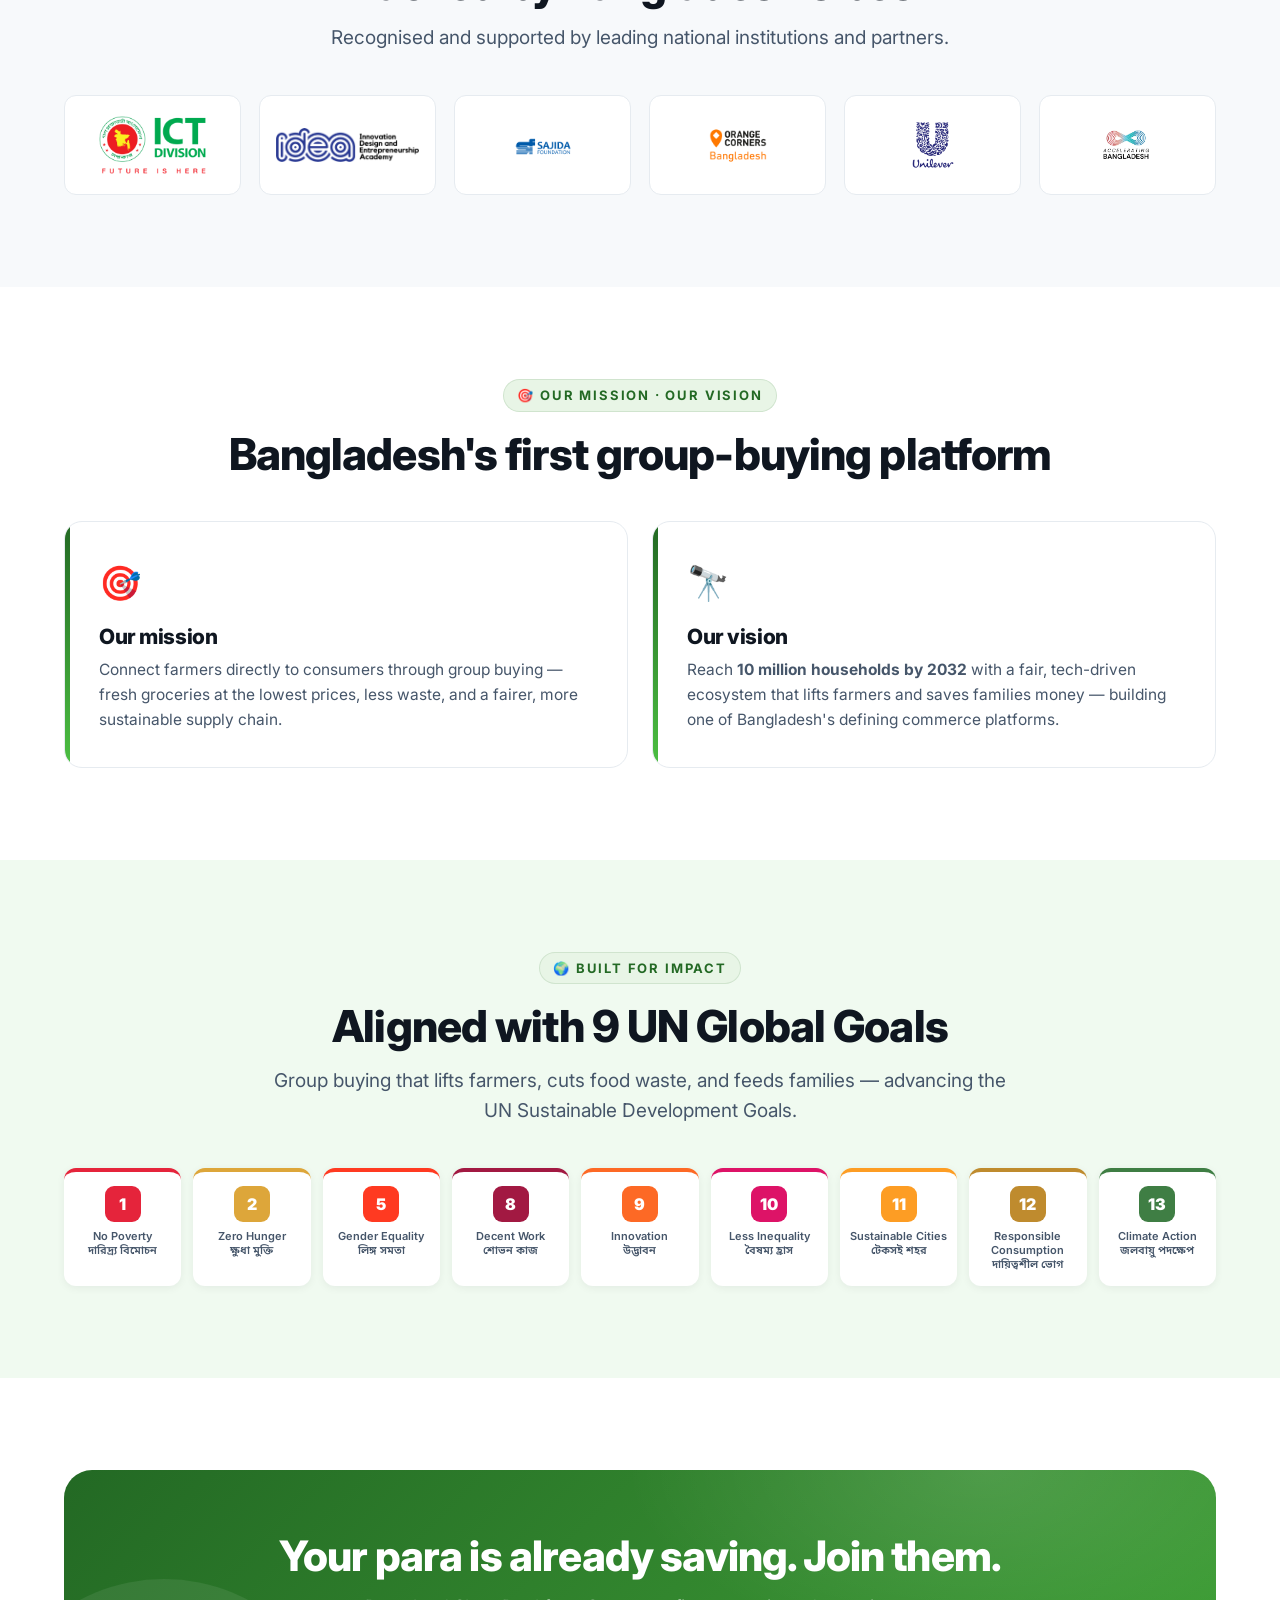
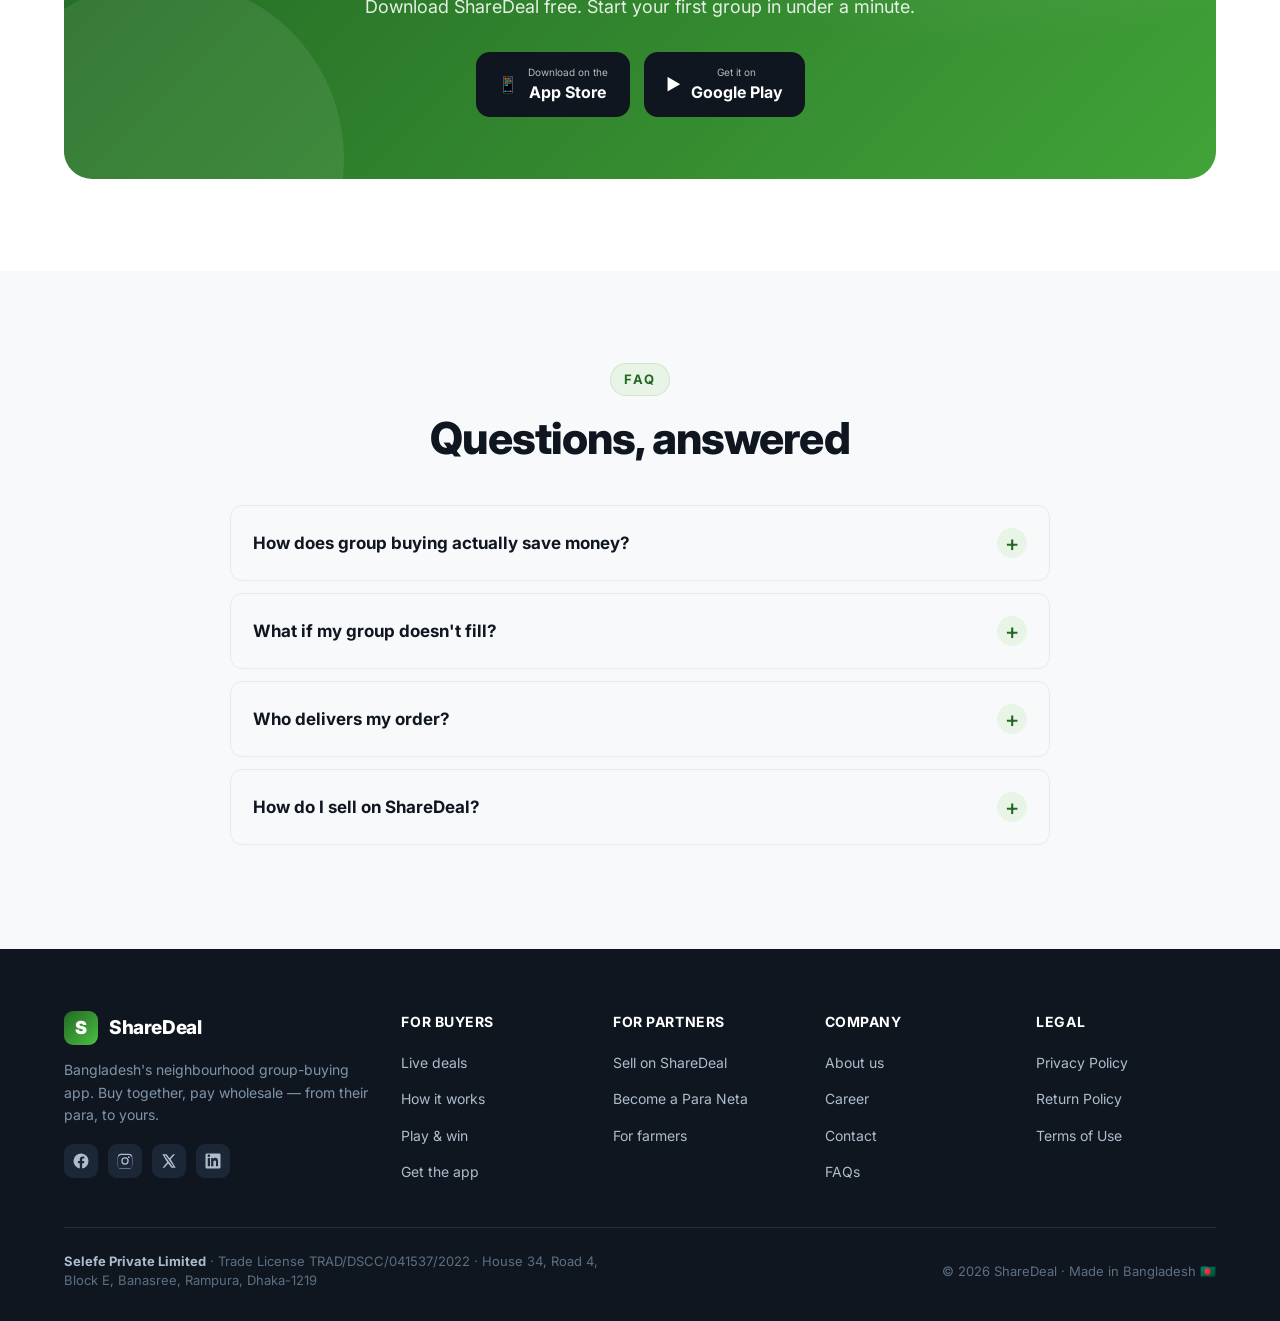
==== commit 4e62c099: "Graphical how-it-works + flow diagram + mobile fixes (v=12)" ====
--- a/index.html
+++ b/index.html
@@ -25,7 +25,7 @@
   <link rel="icon" href="data:image/svg+xml,%3Csvg xmlns='http://www.w3.org/2000/svg' viewBox='0 0 32 32'%3E%3Crect width='32' height='32' rx='8' fill='%23236924'/%3E%3Ctext x='16' y='22' font-family='Arial' font-size='18' font-weight='bold' fill='white' text-anchor='middle'%3ES%3C/text%3E%3C/svg%3E" />
   <link rel="preconnect" href="https://fonts.googleapis.com" /><link rel="preconnect" href="https://fonts.gstatic.com" crossorigin />
   <link href="https://fonts.googleapis.com/css2?family=Inter:wght@400;500;600;700;800;900&family=Noto+Sans+Bengali:wght@400;500;600;700;800&display=swap" rel="stylesheet" />
-  <link rel="stylesheet" href="assets/styles.css?v=11" />
+  <link rel="stylesheet" href="assets/styles.css?v=12" />
   <script type="application/ld+json">
   {"@context":"https://schema.org","@type":"Organization","name":"ShareDeal","legalName":"Selefe Private Limited","url":"https://sharedeal.app","logo":"https://sharedeal.app/logo.svg","description":"Bangladesh's neighbourhood group-buying platform for groceries.","address":{"@type":"PostalAddress","addressLocality":"Dhaka","addressCountry":"BD"},"sameAs":["https://facebook.com/sharedeal","https://instagram.com/sharedeal"]}
   </script>
@@ -127,9 +127,29 @@
     <h2 class="title reveal"><span lang-en>Three taps to wholesale prices</span><span lang-bn>তিন ধাপে পাইকারি দাম</span></h2>
     <p class="lead reveal"><span lang-en>No bulk buying. No risk. If the group doesn't fill in 24 hours, you're auto-refunded.</span><span lang-bn>একসাথে বেশি কিনতে হবে না। ঝুঁকি নেই। ২৪ ঘণ্টায় গ্রুপ পূর্ণ না হলে স্বয়ংক্রিয় রিফান্ড।</span></p>
     <div class="steps">
-      <div class="step reveal"><div class="n">1</div><h3><span lang-en>Start or join a group</span><span lang-bn>গ্রুপ শুরু বা যোগ দিন</span></h3><p><span lang-en>Pick a product, start a group, or join a neighbour's open group in your para.</span><span lang-bn>পণ্য বেছে নিন, গ্রুপ শুরু করুন, বা পাড়ার কারো গ্রুপে যোগ দিন।</span></p></div>
-      <div class="step reveal"><div class="n">2</div><h3><span lang-en>Invite your para</span><span lang-bn>পাড়াকে আমন্ত্রণ</span></h3><p><span lang-en>Share one WhatsApp link. When 2–5 neighbours join, the group fills.</span><span lang-bn>একটি হোয়াটসঅ্যাপ লিংক শেয়ার করুন। ২–৫ জন যোগ দিলেই গ্রুপ পূর্ণ।</span></p></div>
-      <div class="step reveal"><div class="n">3</div><h3><span lang-en>Everyone saves</span><span lang-bn>সবাই সাশ্রয় করে</span></h3><p><span lang-en>Pay wholesale, pick up from your Para Neta, earn coins. Repeat.</span><span lang-bn>পাইকারি দামে কিনুন, পাড়া নেতার কাছ থেকে নিন, কয়েন জিতুন।</span></p></div>
+      <div class="step reveal"><div class="step-ic">🧑‍🤝‍🧑</div><div class="n">1</div><h3><span lang-en>Start or join a group</span><span lang-bn>গ্রুপ শুরু বা যোগ দিন</span></h3><p><span lang-en>Pick a product, start a group, or join a neighbour's open group in your para.</span><span lang-bn>পণ্য বেছে নিন, গ্রুপ শুরু করুন, বা পাড়ার কারো গ্রুপে যোগ দিন।</span></p></div>
+      <div class="step-flow" aria-hidden="true">→</div>
+      <div class="step reveal"><div class="step-ic">📲</div><div class="n">2</div><h3><span lang-en>Invite your para</span><span lang-bn>পাড়াকে আমন্ত্রণ</span></h3><p><span lang-en>Share one WhatsApp link. When 2–5 neighbours join, the group fills.</span><span lang-bn>একটি হোয়াটসঅ্যাপ লিংক শেয়ার করুন। ২–৫ জন যোগ দিলেই গ্রুপ পূর্ণ।</span></p></div>
+      <div class="step-flow" aria-hidden="true">→</div>
+      <div class="step reveal"><div class="step-ic">🎉</div><div class="n">3</div><h3><span lang-en>Everyone saves</span><span lang-bn>সবাই সাশ্রয় করে</span></h3><p><span lang-en>Pay wholesale, pick up from your Para Neta, earn coins. Repeat.</span><span lang-bn>পাইকারি দামে কিনুন, পাড়া নেতার কাছ থেকে নিন, কয়েন জিতুন।</span></p></div>
+    </div>
+  </div></section>
+
+  <!-- Flow diagram — the whole model at a glance -->
+  <section class="flowdiag"><div class="wrap center">
+    <span class="eyebrow reveal">🔄 <span lang-en>The ShareDeal chain</span><span lang-bn>শেয়ারডিল চেইন</span></span>
+    <h2 class="title reveal"><span lang-en>From the farm, straight to your para</span><span lang-bn>খামার থেকে সরাসরি আপনার পাড়ায়</span></h2>
+    <p class="lead reveal"><span lang-en>We aggregate your neighbourhood's demand, buy direct from growers, and hand off to a trusted local Para Neta — no syndicate, no extra markup.</span><span lang-bn>আমরা পাড়ার চাহিদা একত্র করি, সরাসরি কৃষক থেকে কিনি, আর বিশ্বস্ত পাড়া নেতার কাছে পৌঁছে দিই — সিন্ডিকেট নেই, বাড়তি দাম নেই।</span></p>
+    <div class="fd reveal">
+      <div class="fd-node"><span class="fd-c c-soft">👩‍🌾</span><b><span lang-en>Farmers &amp; mills</span><span lang-bn>কৃষক ও মিল</span></b><small><span lang-en>verified growers</span><span lang-bn>যাচাইকৃত উৎস</span></small></div>
+      <span class="fd-link" aria-hidden="true"></span>
+      <div class="fd-node"><span class="fd-c c-hub">S</span><b>ShareDeal</b><small><span lang-en>buys direct, cuts middlemen</span><span lang-bn>সরাসরি কেনে, মধ্যস্বত্ব বাদ</span></small></div>
+      <span class="fd-link" aria-hidden="true"></span>
+      <div class="fd-node"><span class="fd-c c-soft">❄️</span><b><span lang-en>Cold-chain hub</span><span lang-bn>কোল্ড চেইন হাব</span></b><small><span lang-en>sorted overnight</span><span lang-bn>রাতেই সাজানো</span></small></div>
+      <span class="fd-link" aria-hidden="true"></span>
+      <div class="fd-node"><span class="fd-c c-pink">👑</span><b><span lang-en>Para Neta</span><span lang-bn>পাড়া নেতা</span></b><small><span lang-en>neighbourhood pickup</span><span lang-bn>পাড়ার পিকআপ</span></small></div>
+      <span class="fd-link" aria-hidden="true"></span>
+      <div class="fd-node"><span class="fd-c c-amber">🏠</span><b><span lang-en>You &amp; your para</span><span lang-bn>আপনি ও পাড়া</span></b><small><span lang-en>wholesale price</span><span lang-bn>পাইকারি দামে</span></small></div>
     </div>
   </div></section>
 
@@ -485,6 +505,6 @@
     </div>
   </div></footer>
 
-  <script src="assets/app.js?v=11"></script>
+  <script src="assets/app.js?v=12"></script>
 </body>
 </html>
--- a/assets/styles.css
+++ b/assets/styles.css
@@ -118,11 +118,13 @@
 .strip-grid span{font-size:13px;opacity:.85}
 
 /* Steps */
-.steps{display:grid;grid-template-columns:repeat(3,1fr);gap:26px;margin-top:46px}
-.step{background:var(--surface);border:1px solid var(--border);border-radius:var(--radius);padding:32px;transition:.25s}
+.steps{display:flex;align-items:stretch;gap:0;margin-top:46px}
+.step{flex:1;background:var(--surface);border:1px solid var(--border);border-radius:var(--radius);padding:32px;transition:.25s}
 .step:hover{transform:translateY(-4px);box-shadow:var(--shadow);border-color:var(--brand-soft)}
-.step .n{width:46px;height:46px;border-radius:13px;background:var(--brand);color:#fff;font-weight:900;font-size:20px;display:grid;place-items:center;margin-bottom:18px}
+.step-ic{width:68px;height:68px;border-radius:20px;background:var(--brand-soft);display:grid;place-items:center;font-size:34px;margin-bottom:18px;box-shadow:inset 0 0 0 1px rgba(35,105,36,.08)}
+.step .n{position:absolute;top:26px;right:26px;width:30px;height:30px;border-radius:50%;background:var(--brand);color:#fff;font-weight:900;font-size:14px;display:grid;place-items:center;margin:0;border:2px solid #fff;box-shadow:0 4px 10px rgba(35,105,36,.25)}
 .step h3{font-size:20px;margin-bottom:8px}.step p{color:var(--ink-2);font-size:15px}
+.step-flow{flex:0 0 auto;display:flex;align-items:center;justify-content:center;color:var(--brand-mid);font-size:30px;font-weight:800;padding:0 6px}
 
 /* Audience split */
 .split{display:grid;grid-template-columns:1fr 1fr;gap:28px}
@@ -412,7 +414,8 @@
   .feat-pills{display:flex;flex-wrap:wrap;justify-content:center;gap:10px;margin:26px auto 0;max-width:460px}
   .split,.neta,.social-grid{grid-template-columns:1fr}
   .strip-grid,.games-grid{grid-template-columns:repeat(2,1fr)}
-  .steps,.fgrid,.tgrid,.tst-grid{grid-template-columns:1fr 1fr}
+  .fgrid,.tgrid,.tst-grid{grid-template-columns:1fr 1fr}
+  .steps{flex-direction:column}.step-flow{transform:rotate(90deg);padding:8px 0}
   .pgrid,.livenow .pgrid{grid-template-columns:repeat(3,1fr)}
   .pd-grid{grid-template-columns:1fr}.pd-gallery{position:static}
   .reviews{grid-template-columns:1fr}
@@ -424,10 +427,12 @@
 @media (max-width:640px){
   section{padding:48px 0}
   /* horizontal reward cards read best full-width on phones */
-  .steps,.fgrid,.tst-grid,.fcols,.earn-grid{grid-template-columns:1fr}
+  .fgrid,.tst-grid,.fcols,.earn-grid{grid-template-columns:1fr}
   /* vertical-content grids stay 2-up; minmax(0,1fr) + min-width:0 lets tracks AND items shrink so cards never overflow */
-  .strip-grid,.tgrid,.games-grid,.pgrid,.livenow .pgrid{grid-template-columns:repeat(2,minmax(0,1fr));gap:12px}
-  .strip-grid>*,.tgrid>*,.games-grid>*,.pgrid>*,.livenow .pgrid>*{min-width:0}
+  .strip-grid,.tgrid,.games-grid{grid-template-columns:repeat(2,minmax(0,1fr));gap:12px}
+  .strip-grid>*,.tgrid>*,.games-grid>*{min-width:0}
+  /* deal/product cards read best full-width on phones (big image, clear price) */
+  .pgrid,.livenow .pgrid{grid-template-columns:minmax(0,1fr)}
   /* compact the big game + trust cards so 2-up reads well on phones */
   .game{padding:16px;min-height:152px}
   .game .gi{font-size:30px;margin-bottom:8px}.game h3{font-size:15px}.game p{font-size:12px}
@@ -440,7 +445,7 @@
   .pd{padding-bottom:90px}
   .pc-img{height:130px;font-size:48px}
 }
-@media (max-width:420px){ .pgrid{grid-template-columns:repeat(2,minmax(0,1fr))} .pc-name{font-size:13px} .pc-now{font-size:17px} .pc-img{height:120px;font-size:42px} .pc-body{padding:11px} }
+@media (max-width:420px){ .pc-name{font-size:14px} .pc-now{font-size:18px} }
 
 /* ============================================================
    VISUAL POLISH — make every section pop (no layout/width change)
@@ -726,3 +731,25 @@
 .legal-toc{display:flex;flex-wrap:wrap;gap:8px;margin:0 0 8px}
 .legal-toc a{font-size:13px;font-weight:600;color:var(--brand);background:var(--brand-soft);border-radius:999px;padding:6px 13px}
 .legal-toc a:hover{text-decoration:none;background:#dcefd8}
+
+/* ===== Flow diagram — farm-to-para model at a glance ===== */
+.flowdiag{background:var(--surface)}
+.fd{display:flex;align-items:flex-start;justify-content:center;gap:4px;margin-top:46px}
+.fd-node{flex:1;max-width:180px;display:flex;flex-direction:column;align-items:center;gap:9px;text-align:center}
+.fd-c{width:66px;height:66px;border-radius:50%;display:grid;place-items:center;font-size:30px;flex:none;box-shadow:0 8px 20px rgba(15,22,32,.10)}
+.fd-c.c-soft{background:var(--brand-soft)}
+.fd-c.c-hub{background:linear-gradient(135deg,var(--brand),var(--brand-mid));color:#fff;font-weight:900;font-size:26px}
+.fd-c.c-pink{background:linear-gradient(135deg,#ec4899,#f472b6)}
+.fd-c.c-amber{background:linear-gradient(135deg,#f59e0b,#fbbf24)}
+.fd-node b{font-size:14px;color:var(--ink)}
+.fd-node small{font-size:12px;color:var(--ink-3);line-height:1.4}
+.fd-link{flex:1;min-width:14px;max-width:54px;height:3px;margin-top:31px;border-radius:2px;background:repeating-linear-gradient(90deg,var(--brand-mid) 0 6px,transparent 6px 12px);opacity:.7}
+@media (max-width:760px){
+  .fd{flex-direction:column;align-items:stretch;gap:0;max-width:360px;margin-inline:auto}
+  .fd-node{display:grid;grid-template-columns:auto 1fr;column-gap:15px;align-items:center;text-align:left;max-width:none}
+  .fd-node .fd-c{grid-row:1 / span 2;width:54px;height:54px;font-size:26px}
+  .fd-c.c-hub{font-size:22px}
+  .fd-node b{grid-column:2;align-self:end}
+  .fd-node small{grid-column:2;align-self:start}
+  .fd-link{width:3px;height:22px;min-width:0;max-width:none;margin:5px 0 5px 25px;background:repeating-linear-gradient(180deg,var(--brand-mid) 0 6px,transparent 6px 12px)}
+}
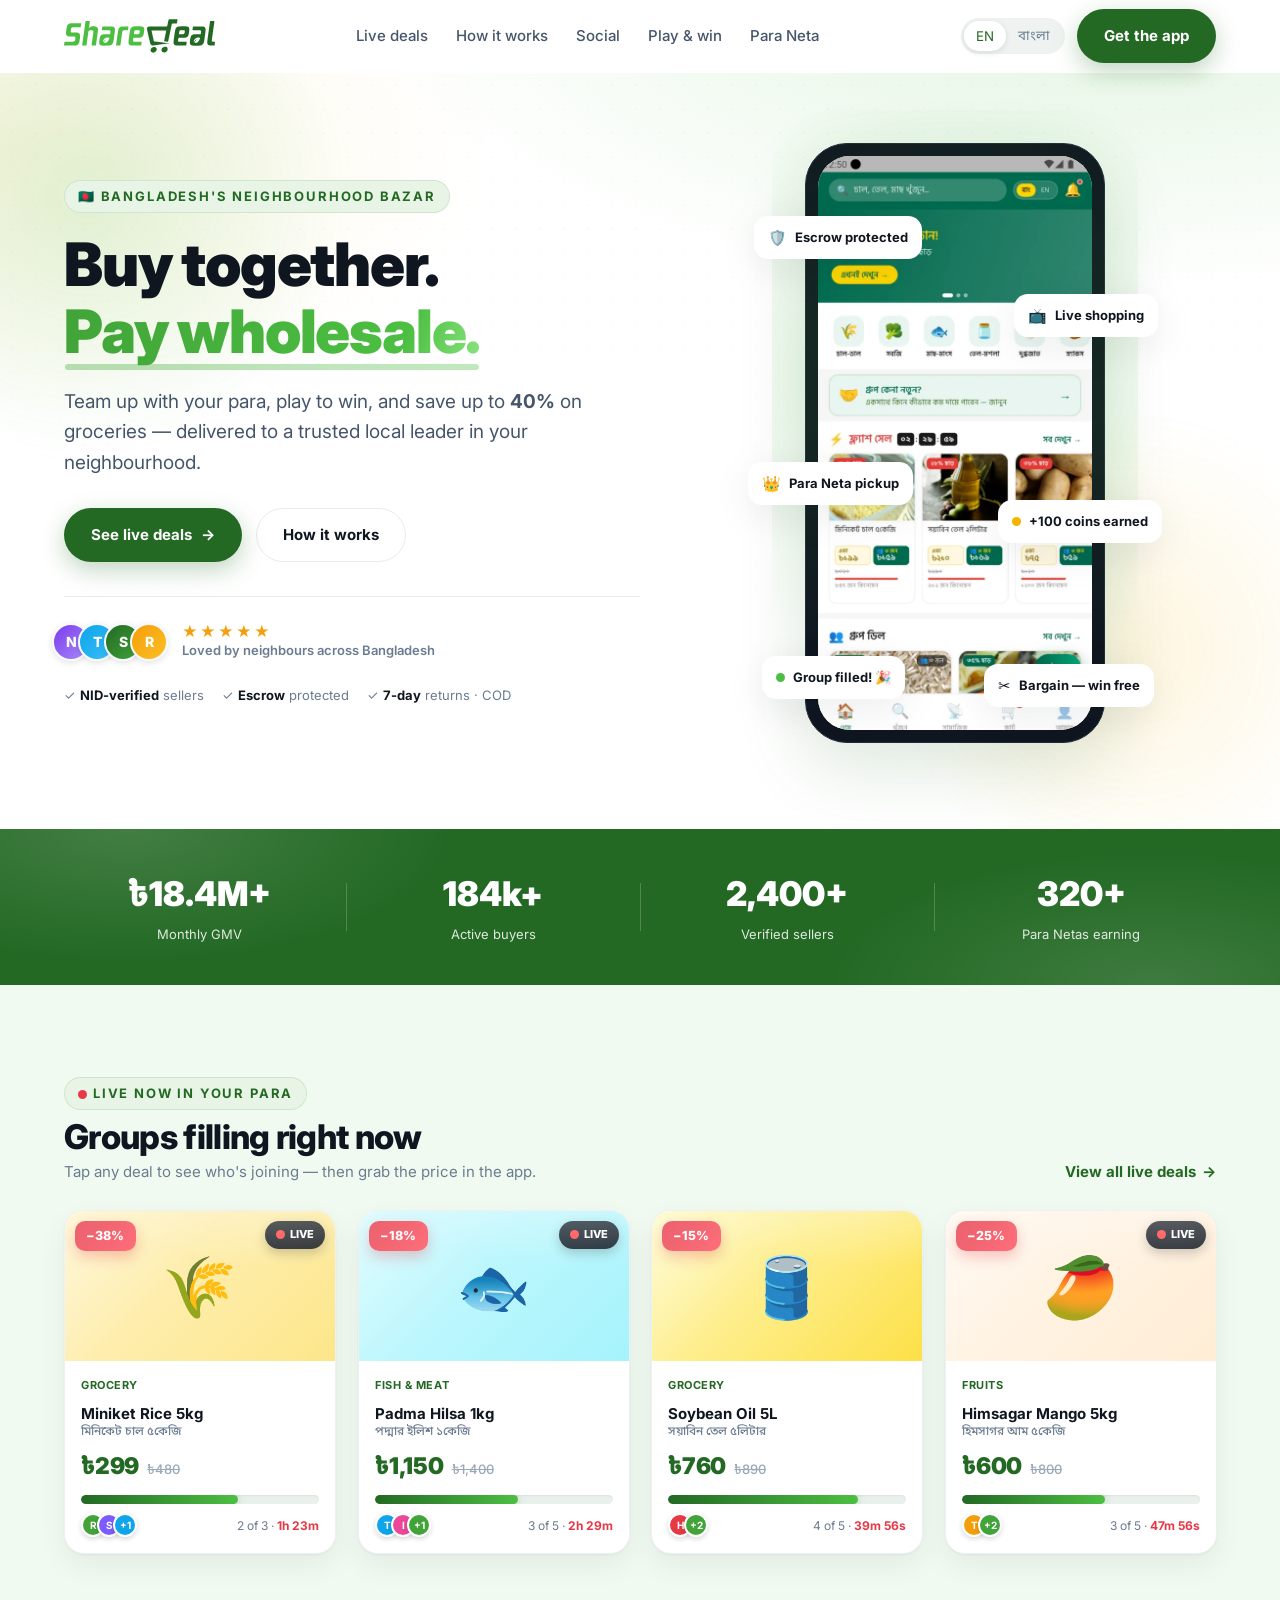
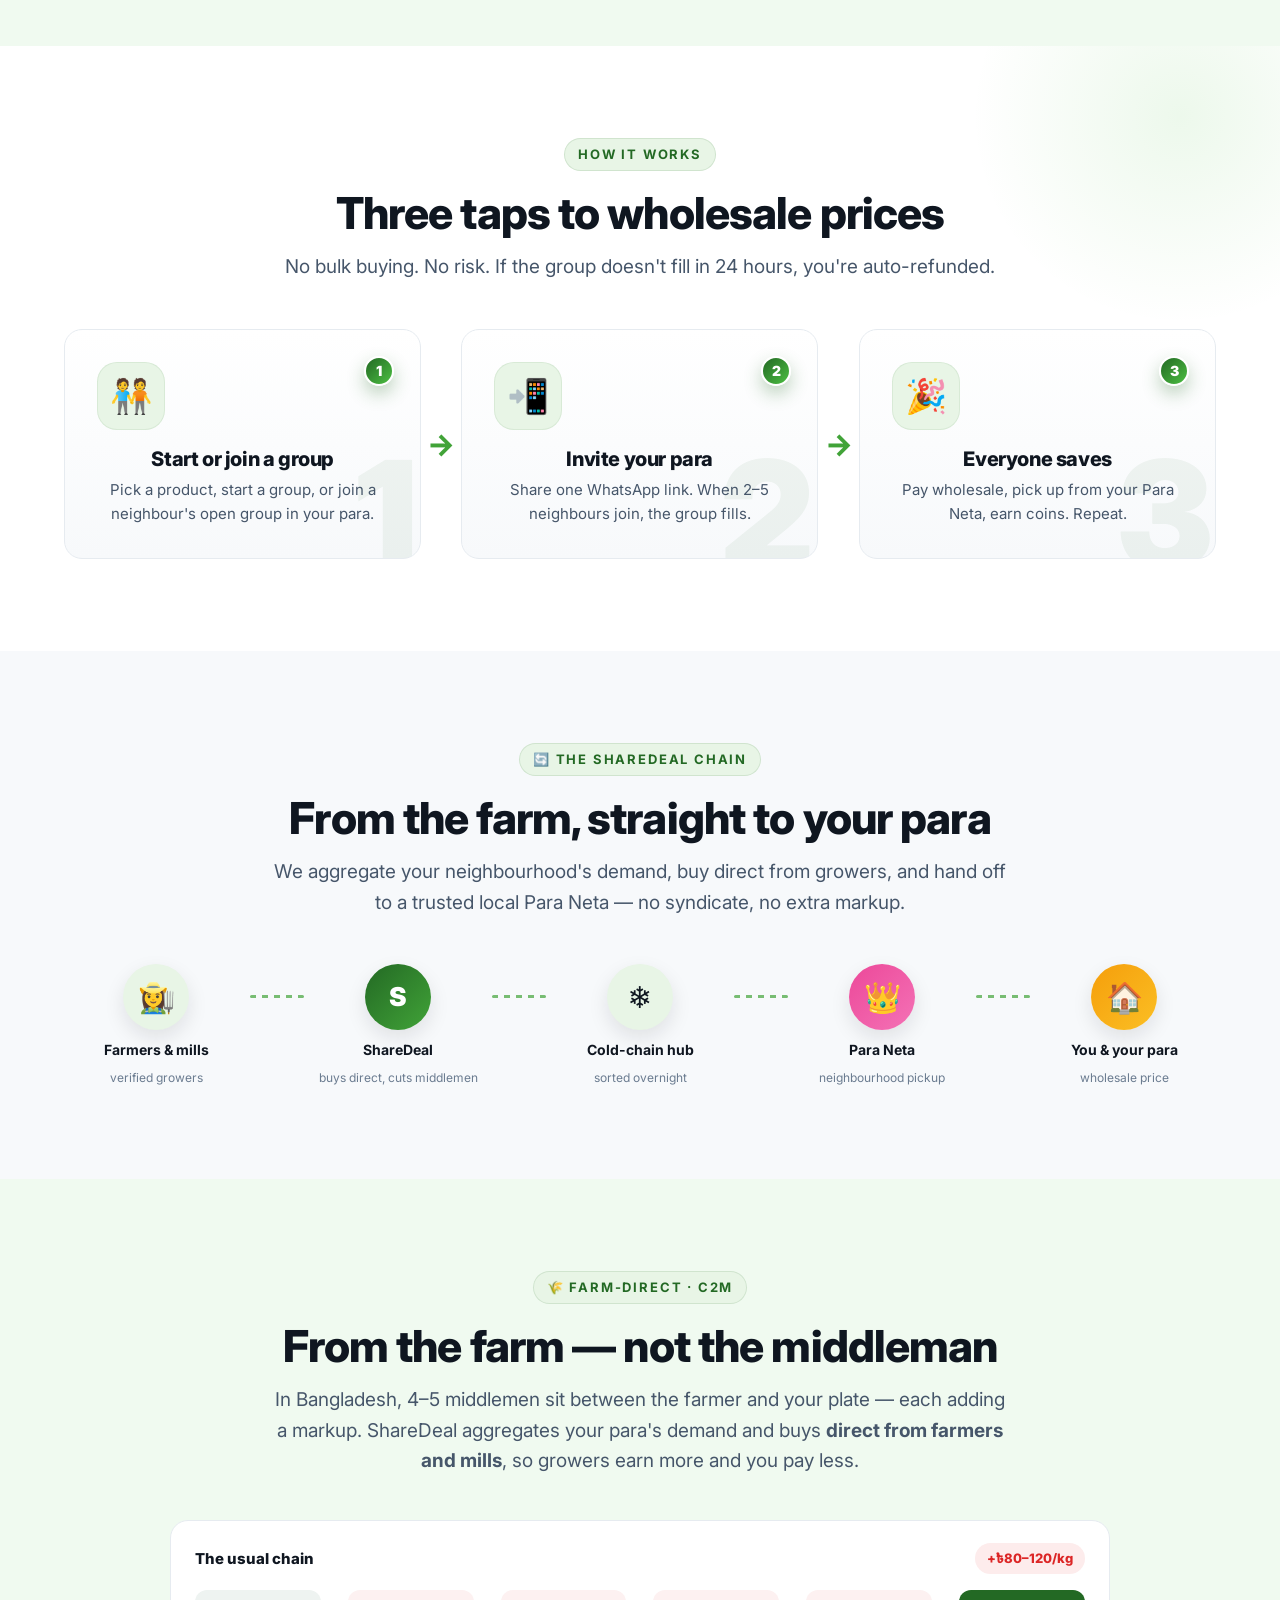
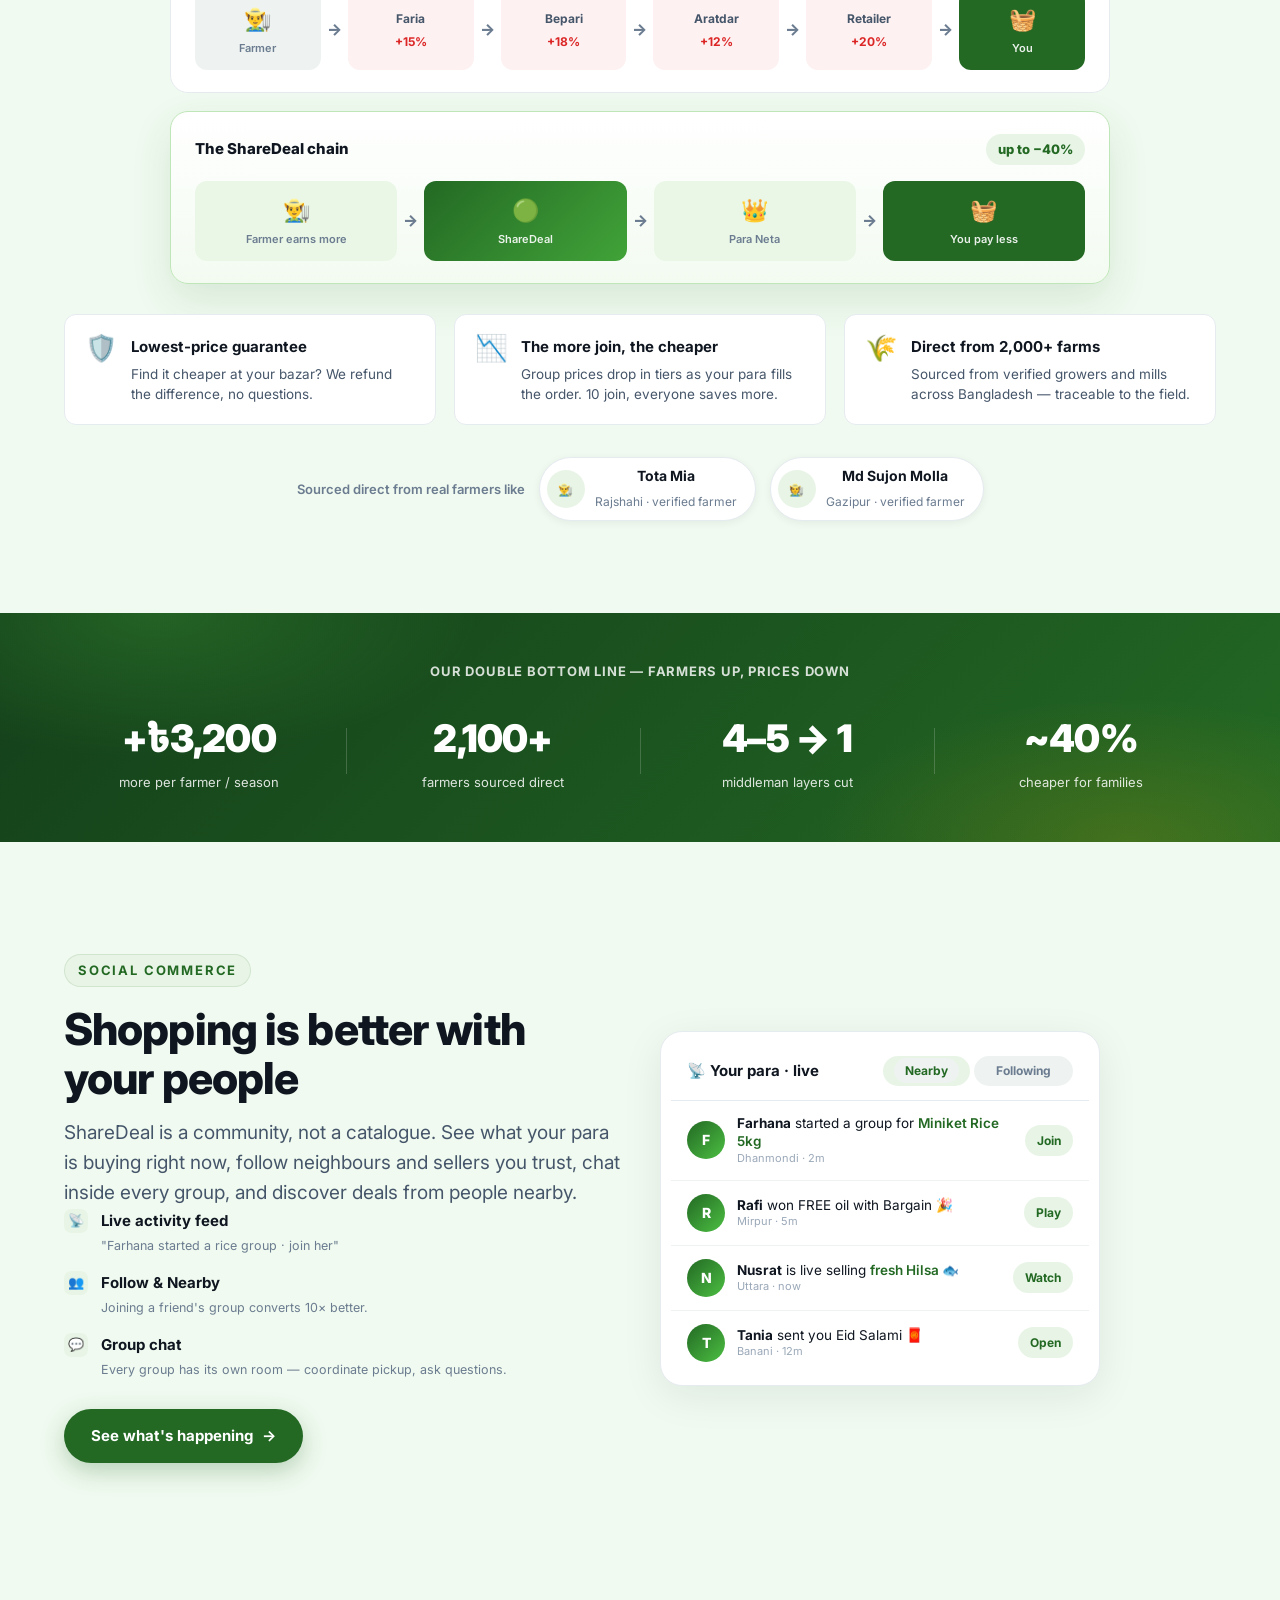
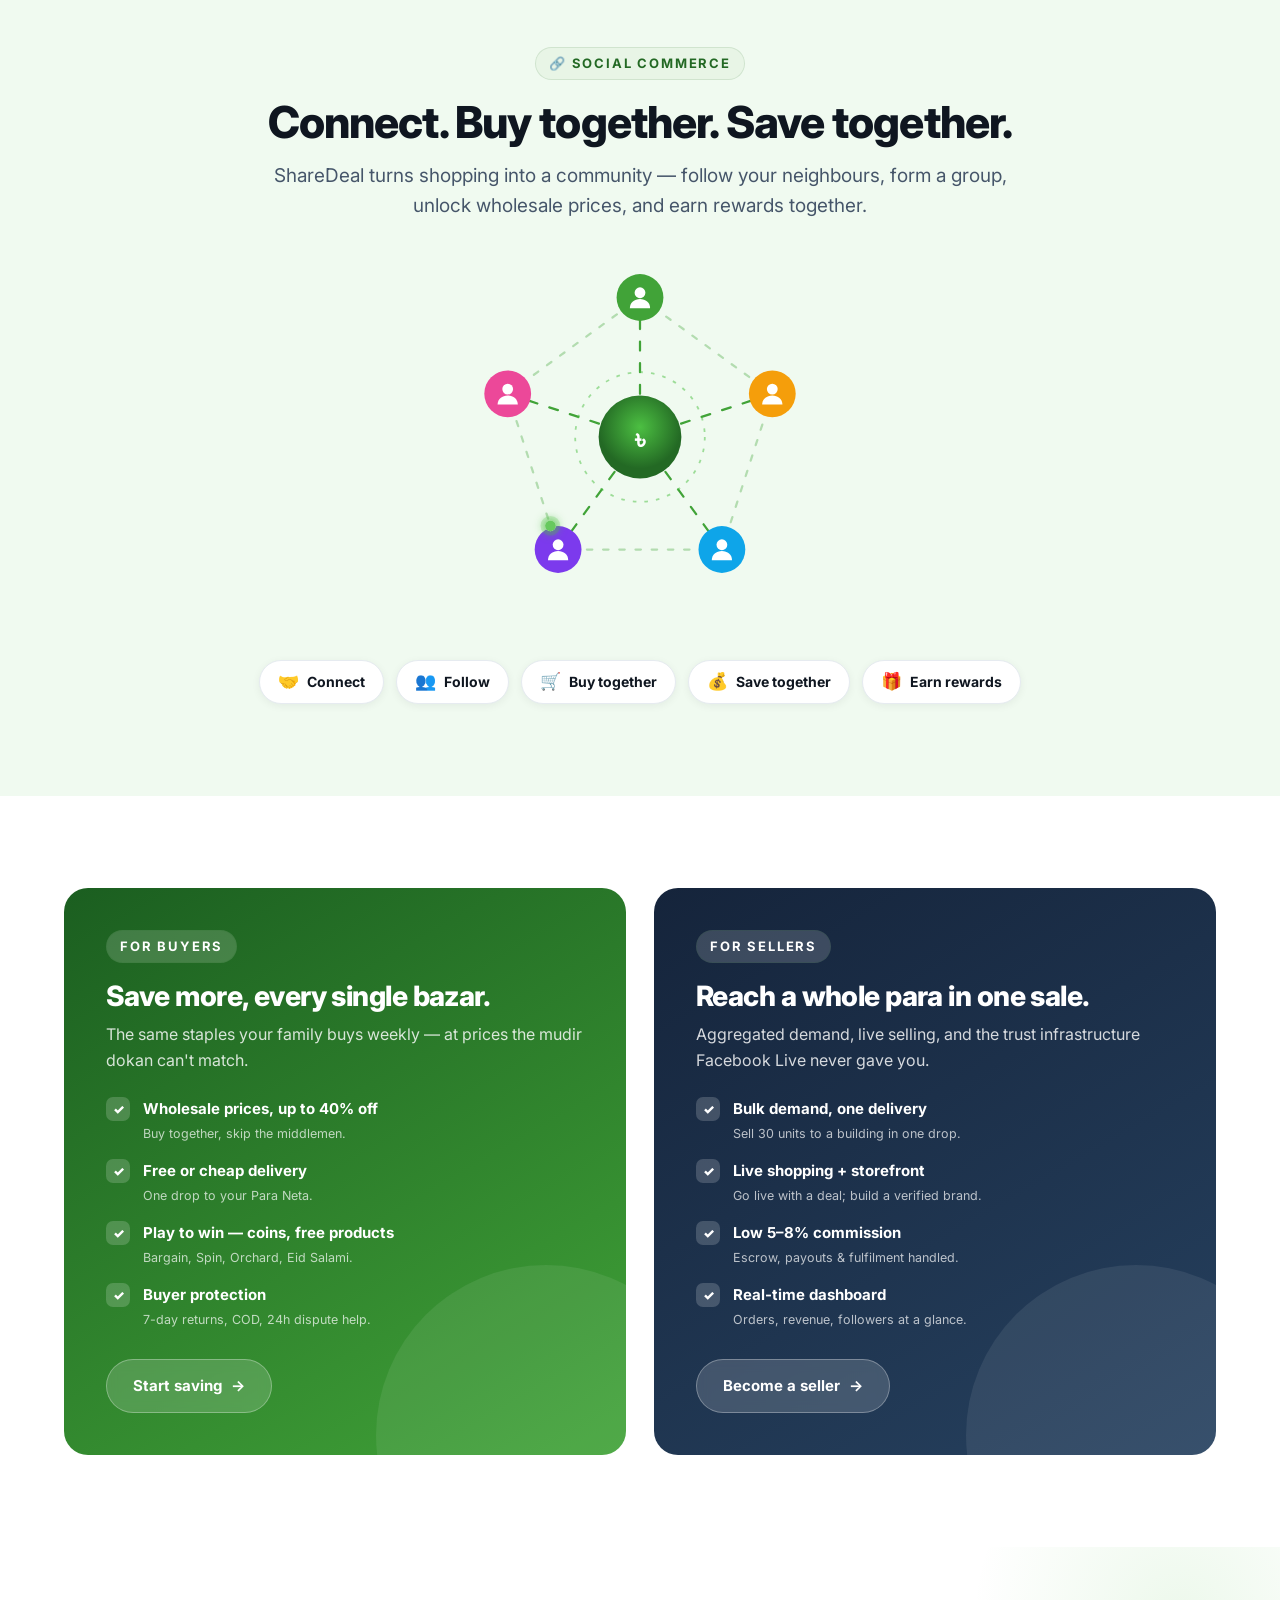
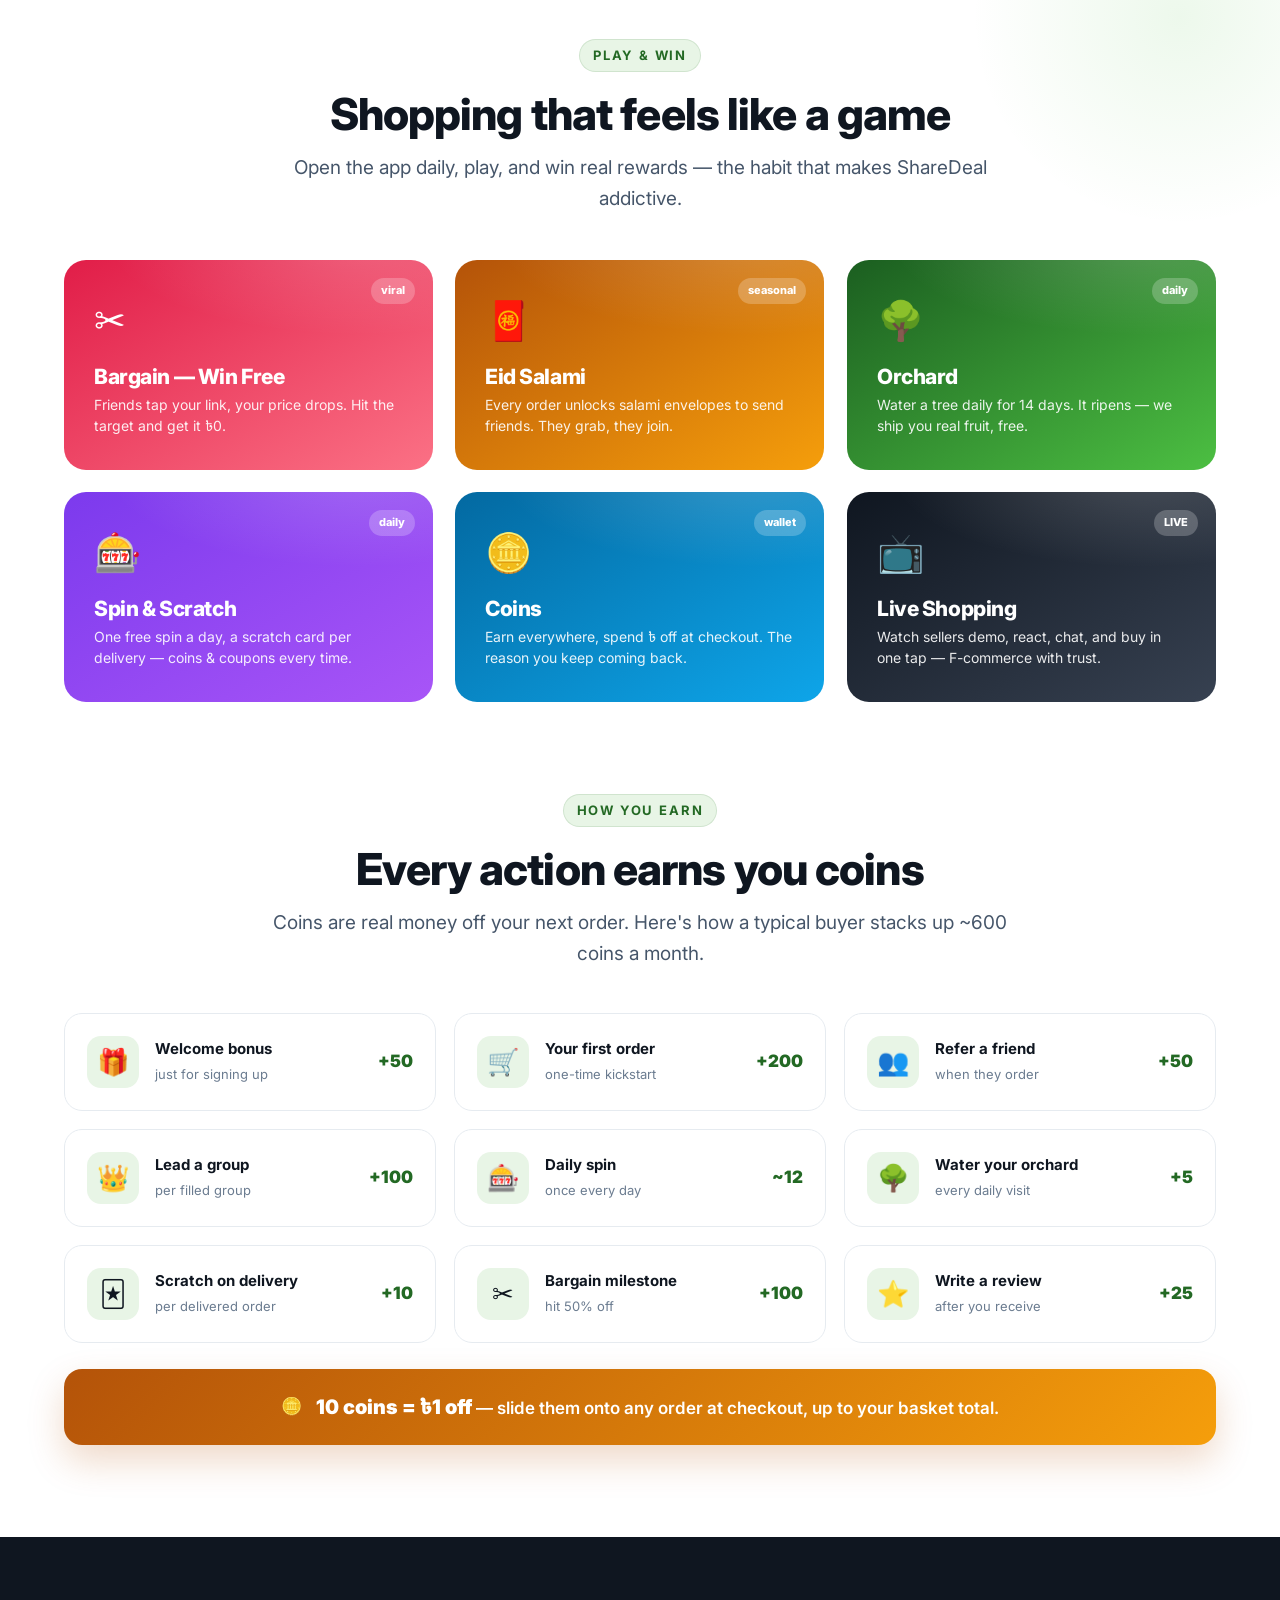
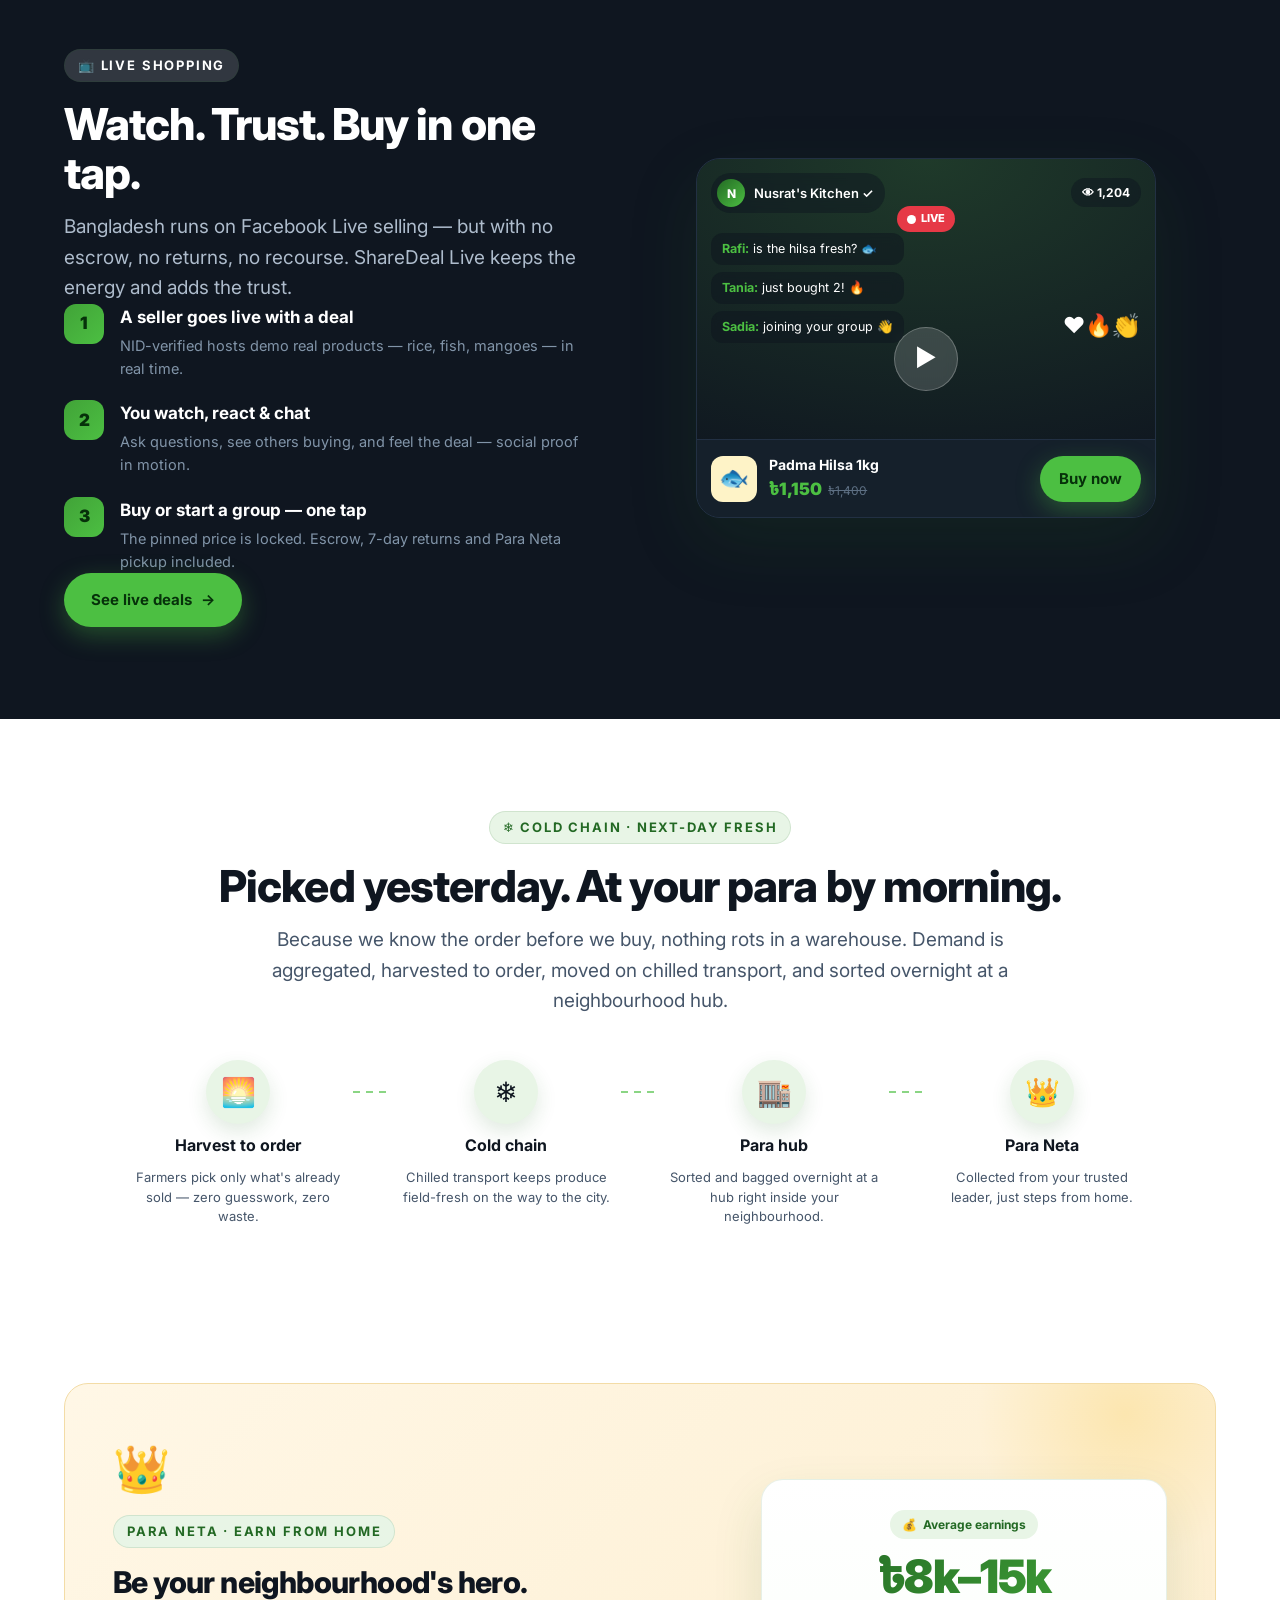
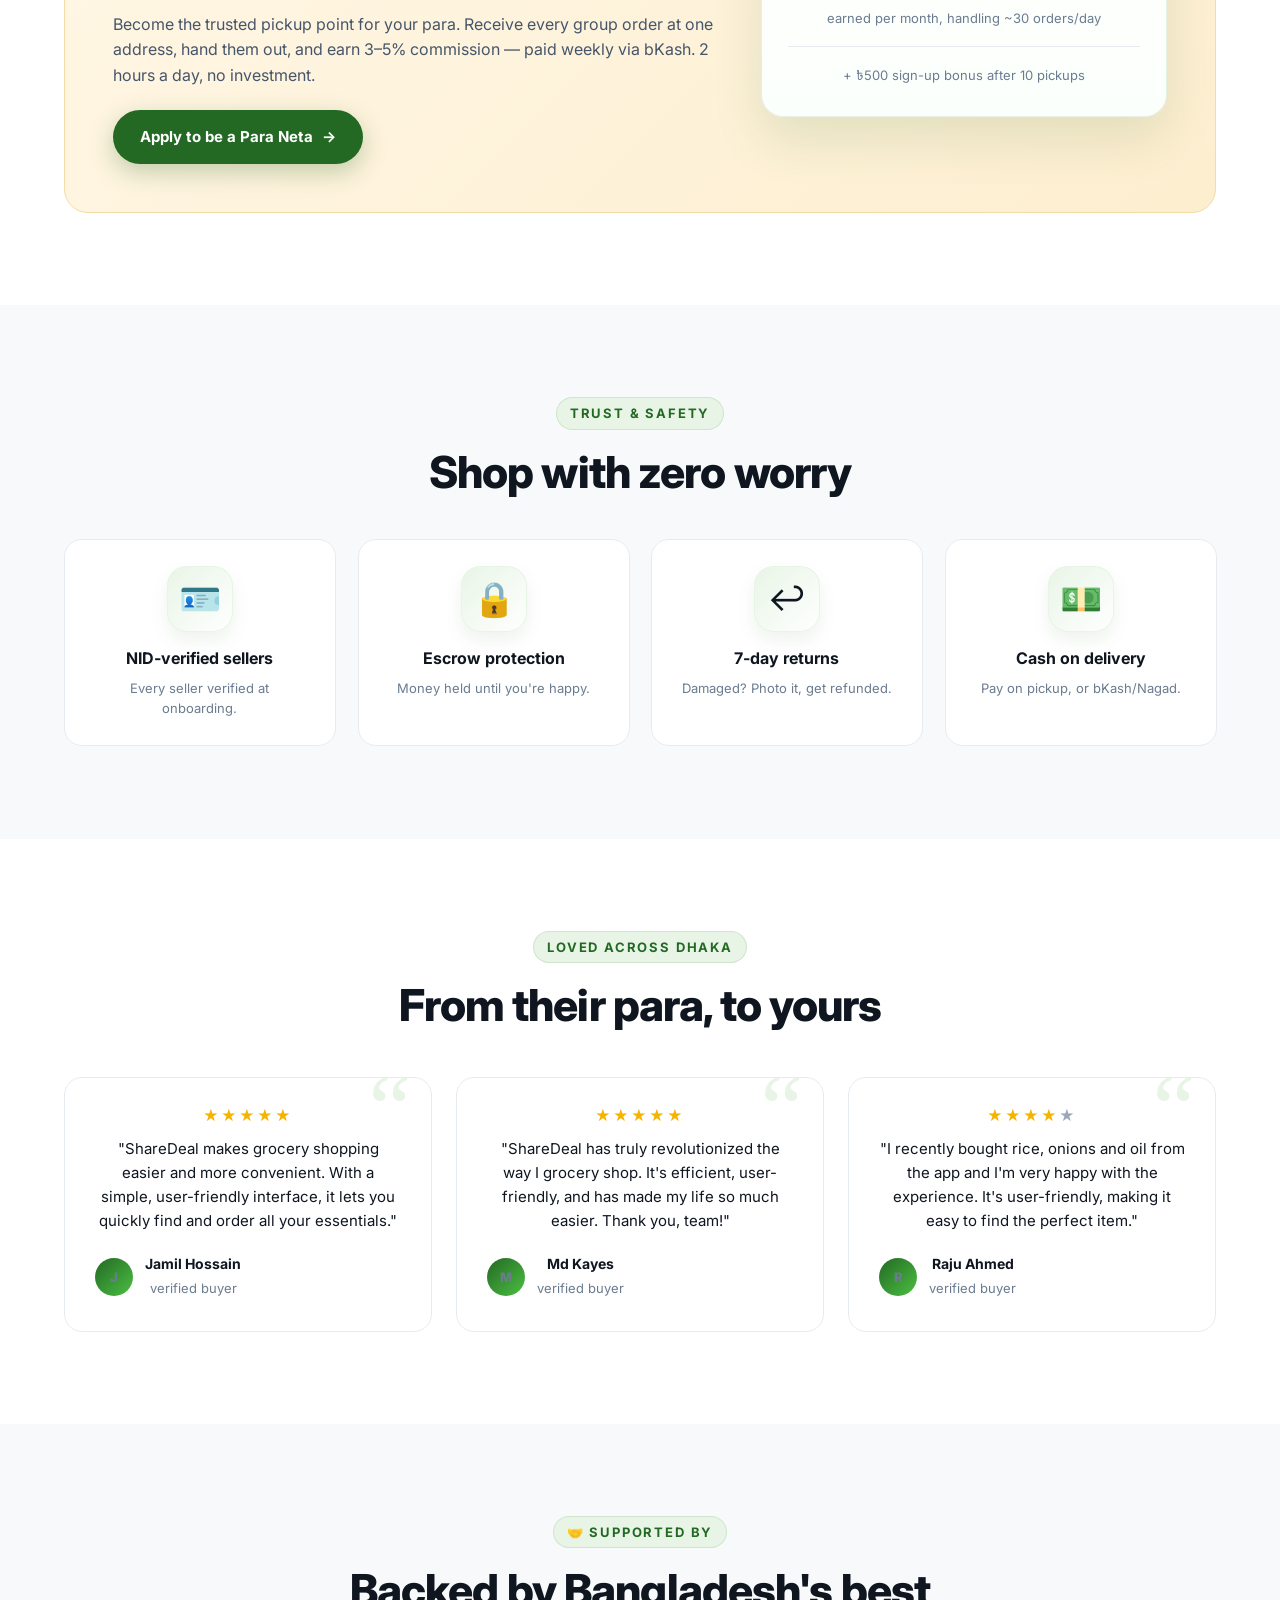
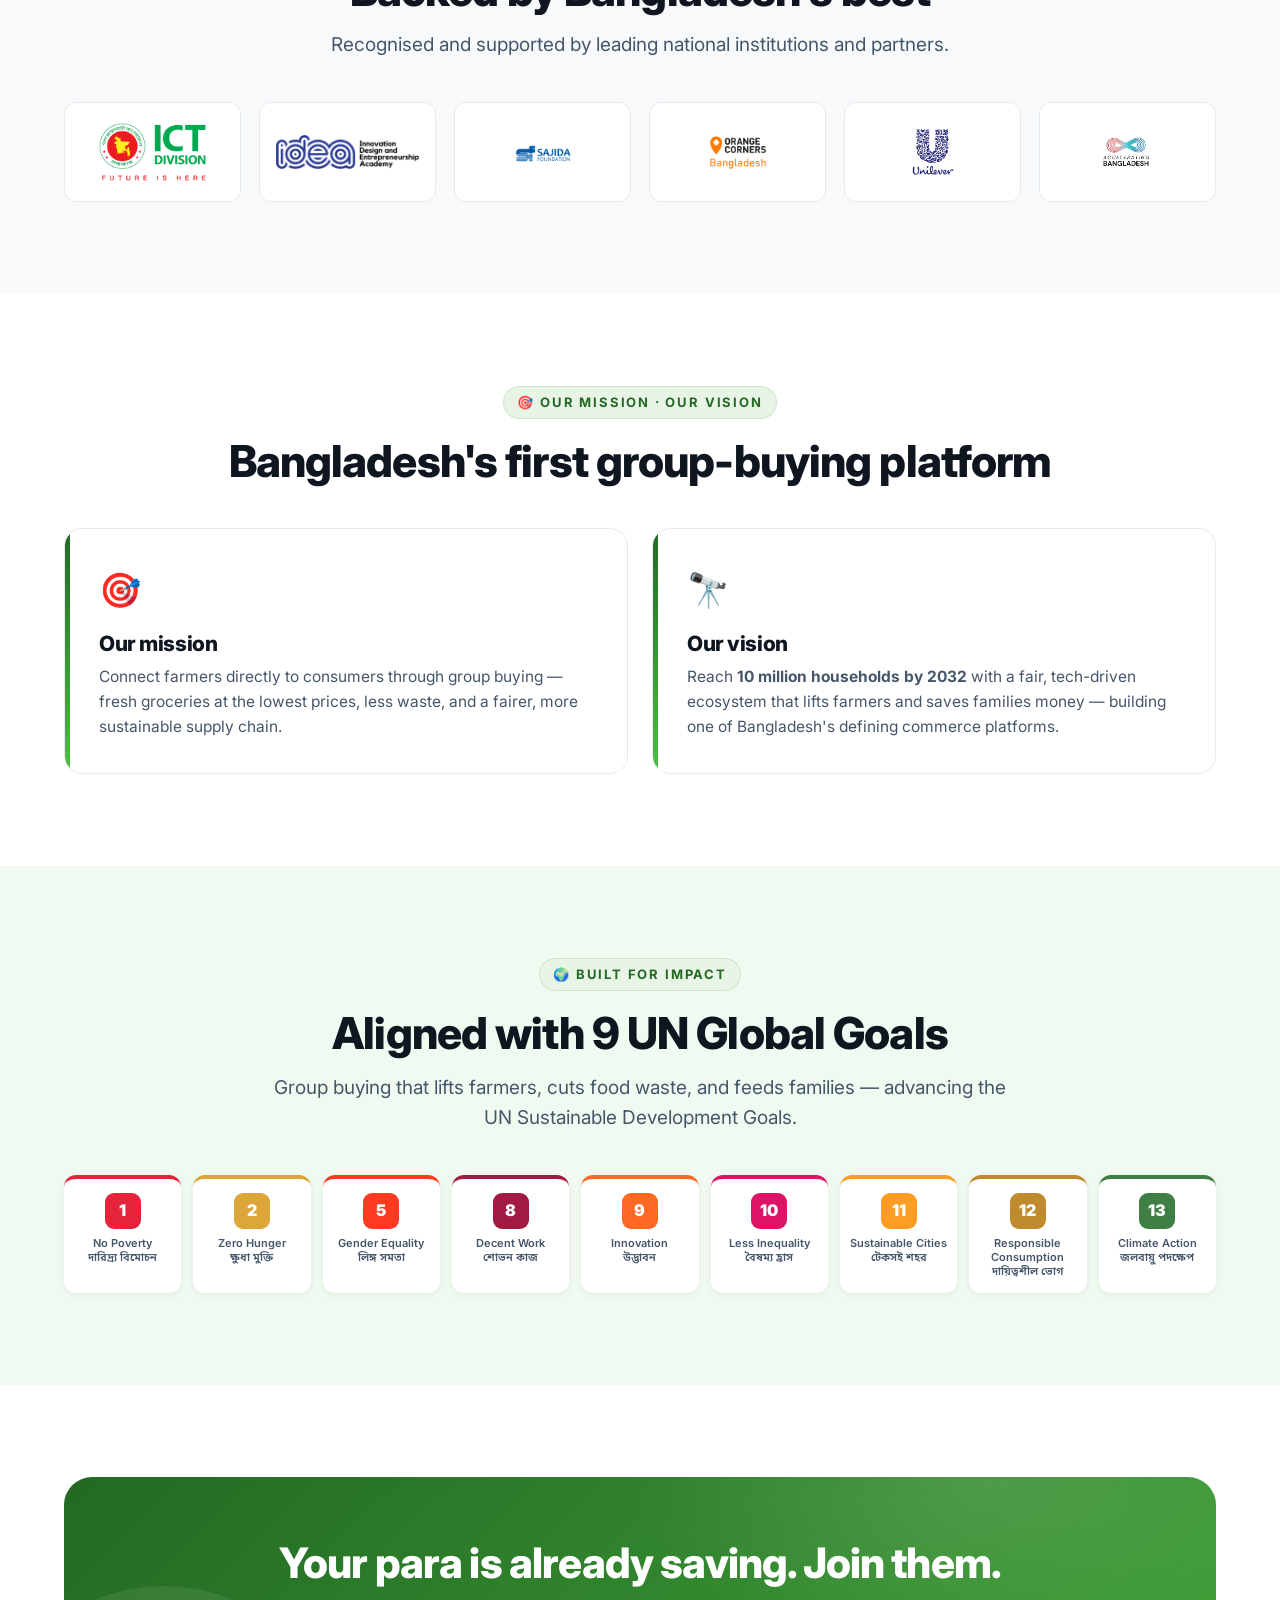
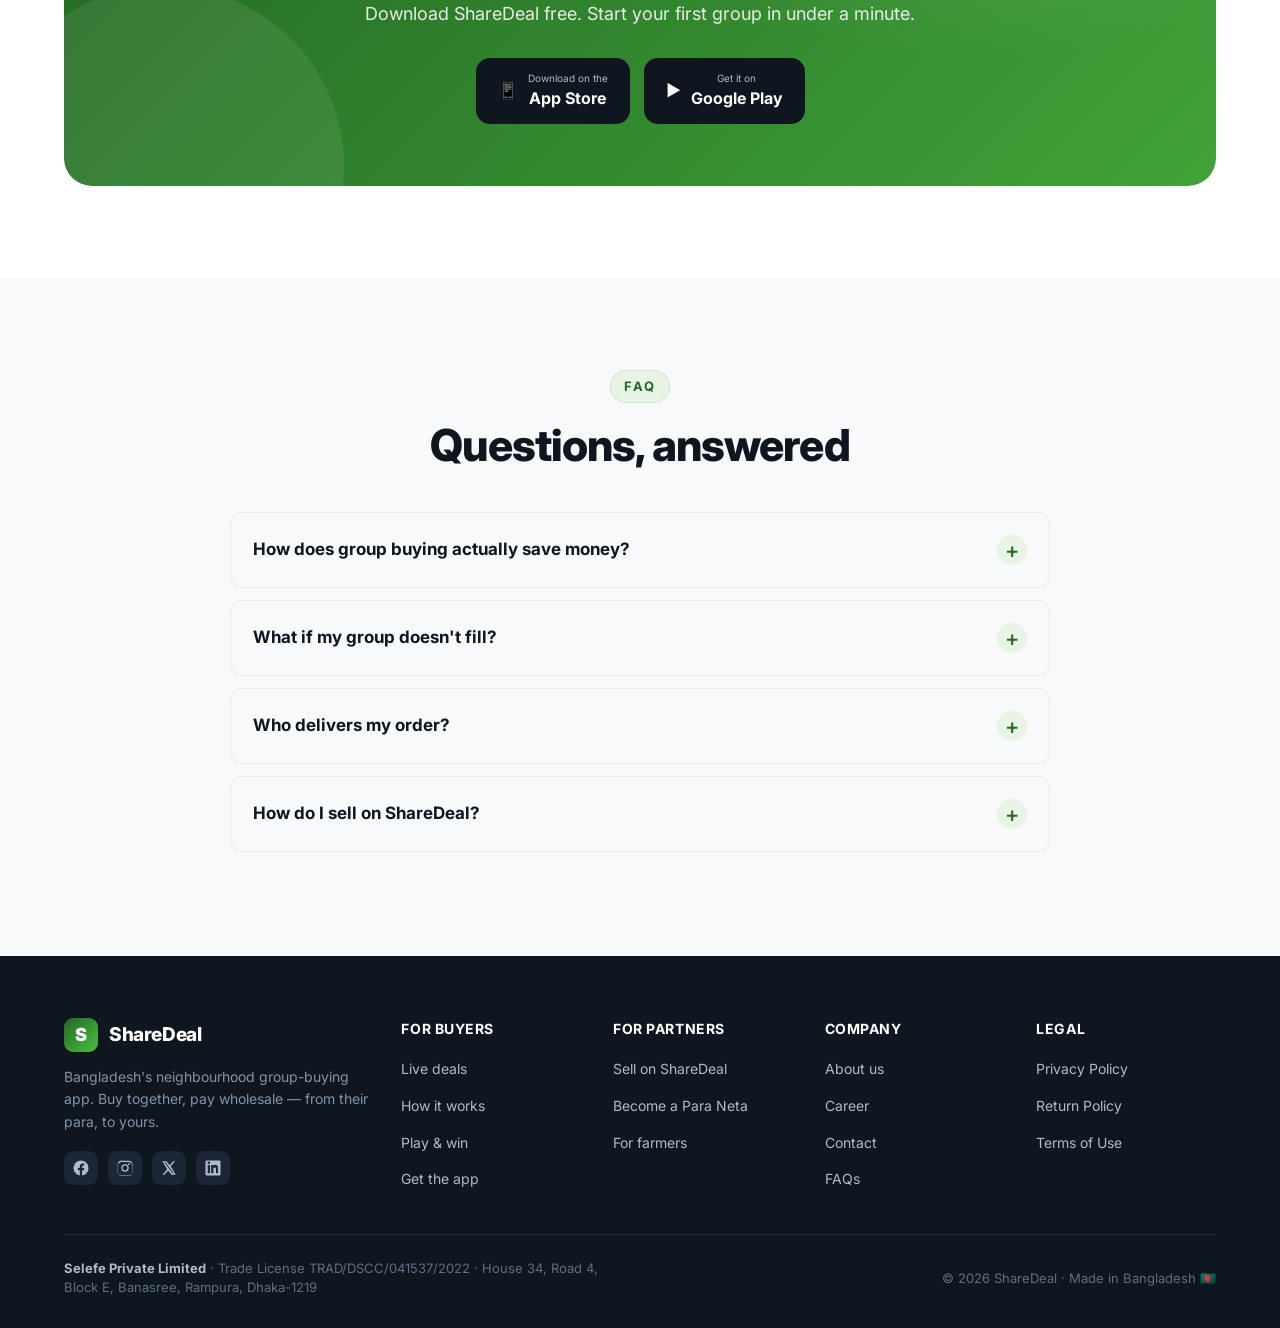
==== commit 6f05fba8: "Premium deal-card polish (v=13)" ====
--- a/index.html
+++ b/index.html
@@ -25,7 +25,7 @@
   <link rel="icon" href="data:image/svg+xml,%3Csvg xmlns='http://www.w3.org/2000/svg' viewBox='0 0 32 32'%3E%3Crect width='32' height='32' rx='8' fill='%23236924'/%3E%3Ctext x='16' y='22' font-family='Arial' font-size='18' font-weight='bold' fill='white' text-anchor='middle'%3ES%3C/text%3E%3C/svg%3E" />
   <link rel="preconnect" href="https://fonts.googleapis.com" /><link rel="preconnect" href="https://fonts.gstatic.com" crossorigin />
   <link href="https://fonts.googleapis.com/css2?family=Inter:wght@400;500;600;700;800;900&family=Noto+Sans+Bengali:wght@400;500;600;700;800&display=swap" rel="stylesheet" />
-  <link rel="stylesheet" href="assets/styles.css?v=12" />
+  <link rel="stylesheet" href="assets/styles.css?v=13" />
   <script type="application/ld+json">
   {"@context":"https://schema.org","@type":"Organization","name":"ShareDeal","legalName":"Selefe Private Limited","url":"https://sharedeal.app","logo":"https://sharedeal.app/logo.svg","description":"Bangladesh's neighbourhood group-buying platform for groceries.","address":{"@type":"PostalAddress","addressLocality":"Dhaka","addressCountry":"BD"},"sameAs":["https://facebook.com/sharedeal","https://instagram.com/sharedeal"]}
   </script>
@@ -505,6 +505,6 @@
     </div>
   </div></footer>
 
-  <script src="assets/app.js?v=12"></script>
+  <script src="assets/app.js?v=13"></script>
 </body>
 </html>
--- a/assets/styles.css
+++ b/assets/styles.css
@@ -753,3 +753,27 @@
   .fd-node small{grid-column:2;align-self:start}
   .fd-link{width:3px;height:22px;min-width:0;max-width:none;margin:5px 0 5px 25px;background:repeating-linear-gradient(180deg,var(--brand-mid) 0 6px,transparent 6px 12px)}
 }
+
+/* ===== Premium deal-card polish ===== */
+.pcard{border-color:#eef1f4;border-radius:20px;box-shadow:0 1px 3px rgba(15,22,32,.05),0 12px 30px rgba(15,22,32,.06);transition:transform .28s cubic-bezier(.2,.7,.2,1),box-shadow .28s,border-color .28s}
+.pcard:hover{transform:translateY(-6px);box-shadow:0 6px 14px rgba(15,22,32,.07),0 28px 56px rgba(35,105,36,.16);border-color:var(--brand-soft)}
+/* gradient discount badge */
+.pc-off{background:linear-gradient(135deg,#e11d2e,#ff5a67);box-shadow:0 6px 14px rgba(225,29,46,.30);border-radius:10px;padding:5px 11px;font-size:12.5px;letter-spacing:.01em}
+/* glassy LIVE badge with a pulsing red dot */
+.pc-live{background:rgba(15,22,32,.9);box-shadow:0 4px 12px rgba(0,0,0,.22);padding:5px 11px}
+.pc-live .live-dot{background:#ff4d4f;animation:livePulse 1.6s ease-out infinite}
+@keyframes livePulse{0%{box-shadow:0 0 0 0 rgba(255,77,79,.55)}70%{box-shadow:0 0 0 6px rgba(255,77,79,0)}100%{box-shadow:0 0 0 0 rgba(255,77,79,0)}}
+/* soft sheen across the image area */
+.pc-img::before{content:"";position:absolute;inset:0;background:linear-gradient(135deg,rgba(255,255,255,.35),transparent 42%);pointer-events:none;z-index:1}
+/* punchier price + glossier progress */
+.pc-now{font-size:23px;letter-spacing:-.01em}
+.pc-was{font-weight:500}
+.pc-prog{height:9px;background:#eaf0ec;box-shadow:inset 0 1px 2px rgba(15,22,32,.06)}
+.pc-prog i{background:linear-gradient(90deg,var(--brand),var(--brand-bright));box-shadow:0 0 8px rgba(76,191,66,.45)}
+.avatars .a{box-shadow:0 2px 5px rgba(15,22,32,.16)}
+/* premium join button */
+.pc-foot{margin-top:3px}
+.pc-foot .btn{border-radius:14px;font-weight:800;letter-spacing:.01em;box-shadow:0 10px 22px rgba(76,191,66,.32);position:relative;overflow:hidden}
+.pc-foot .btn::after{content:"";position:absolute;top:0;left:-75%;width:45%;height:100%;background:linear-gradient(120deg,transparent,rgba(255,255,255,.45),transparent);transform:skewX(-20deg);transition:left .6s ease}
+.pc-foot .btn:hover::after{left:130%}
+@media (prefers-reduced-motion:reduce){ .pc-live .live-dot{animation:none} }
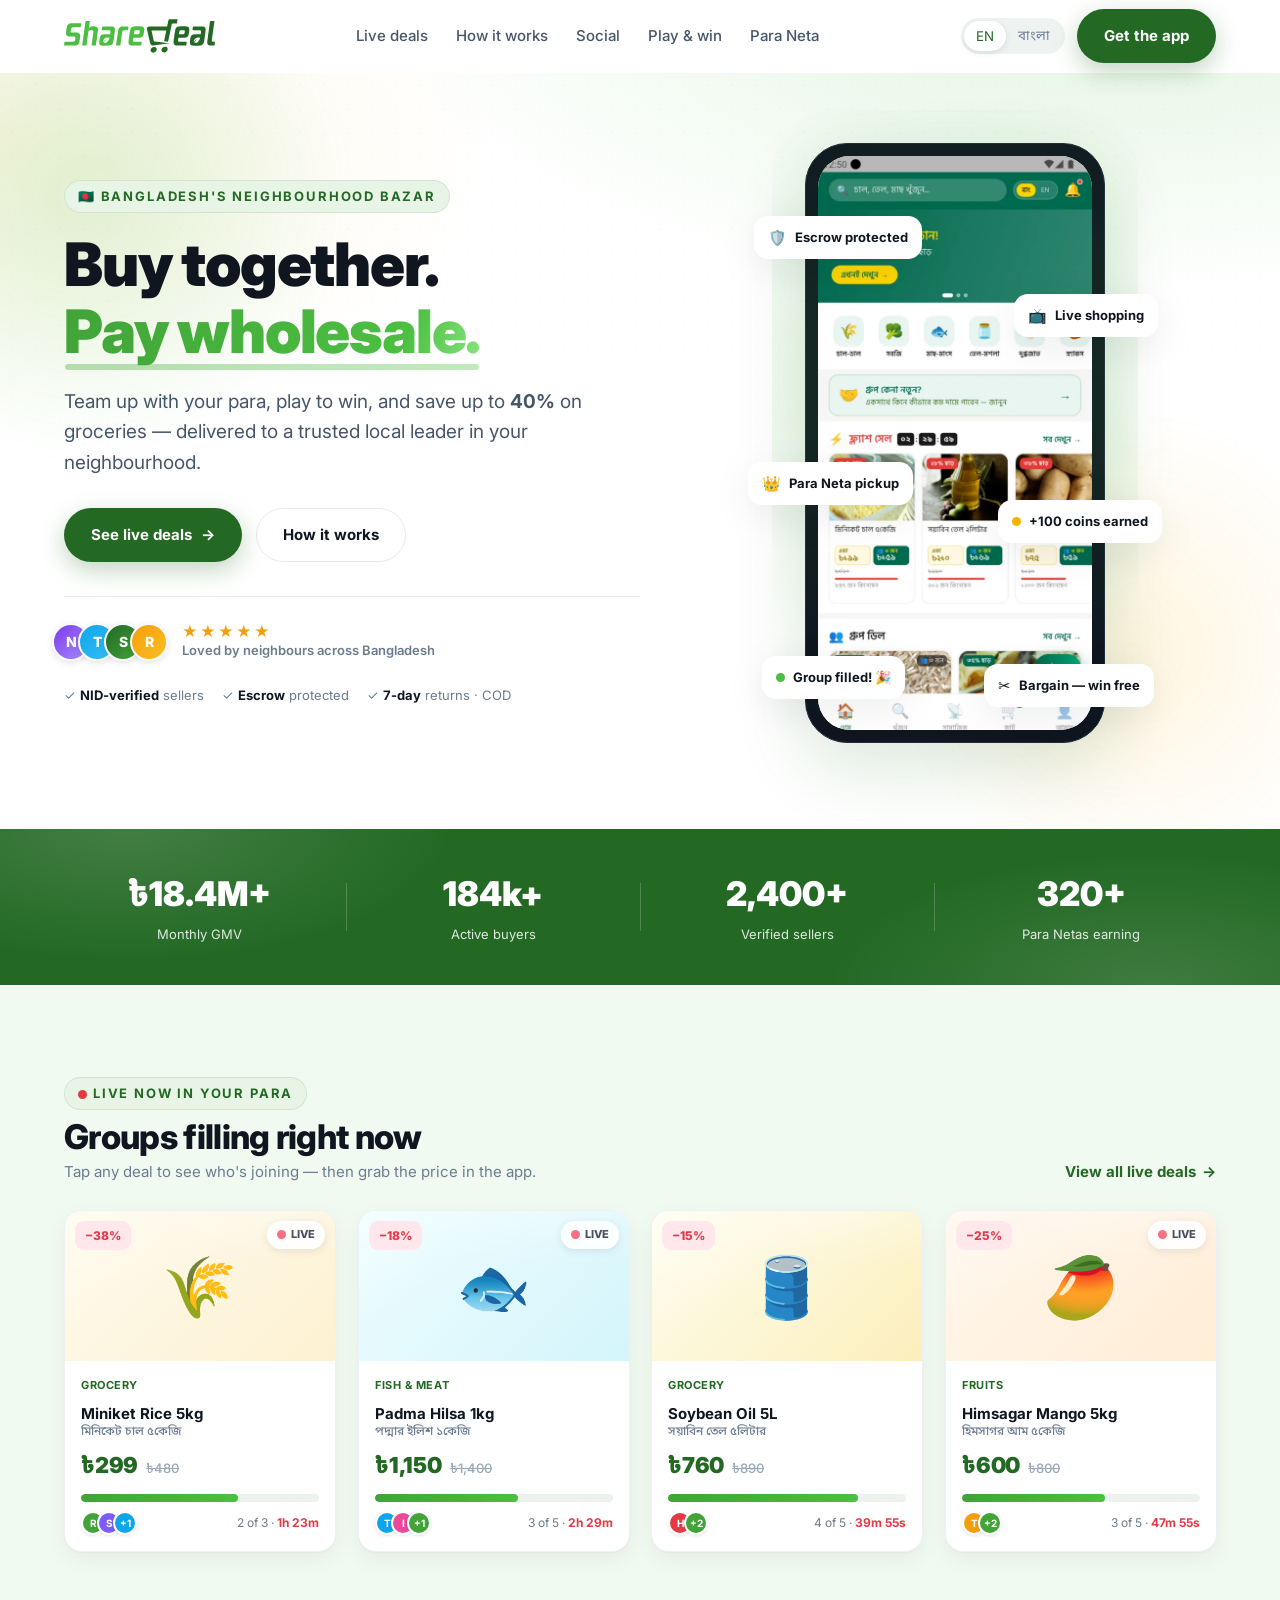
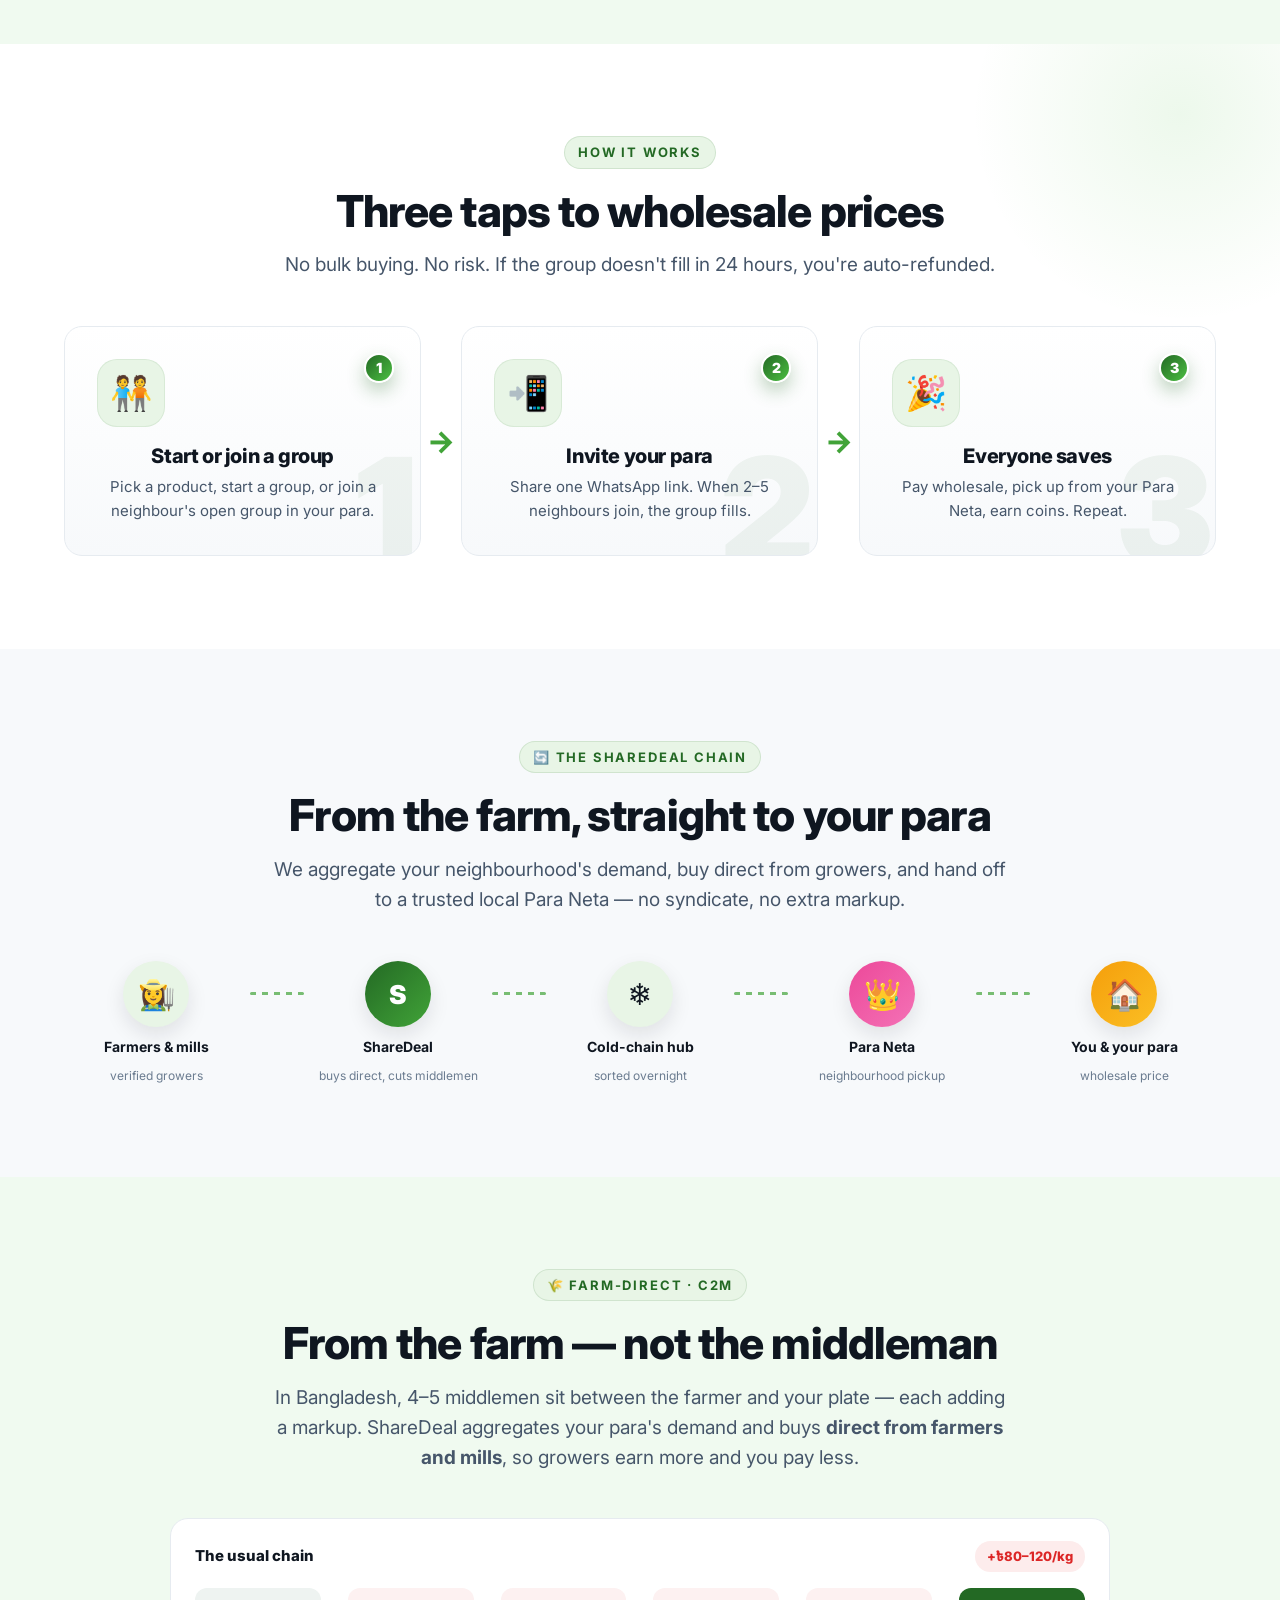
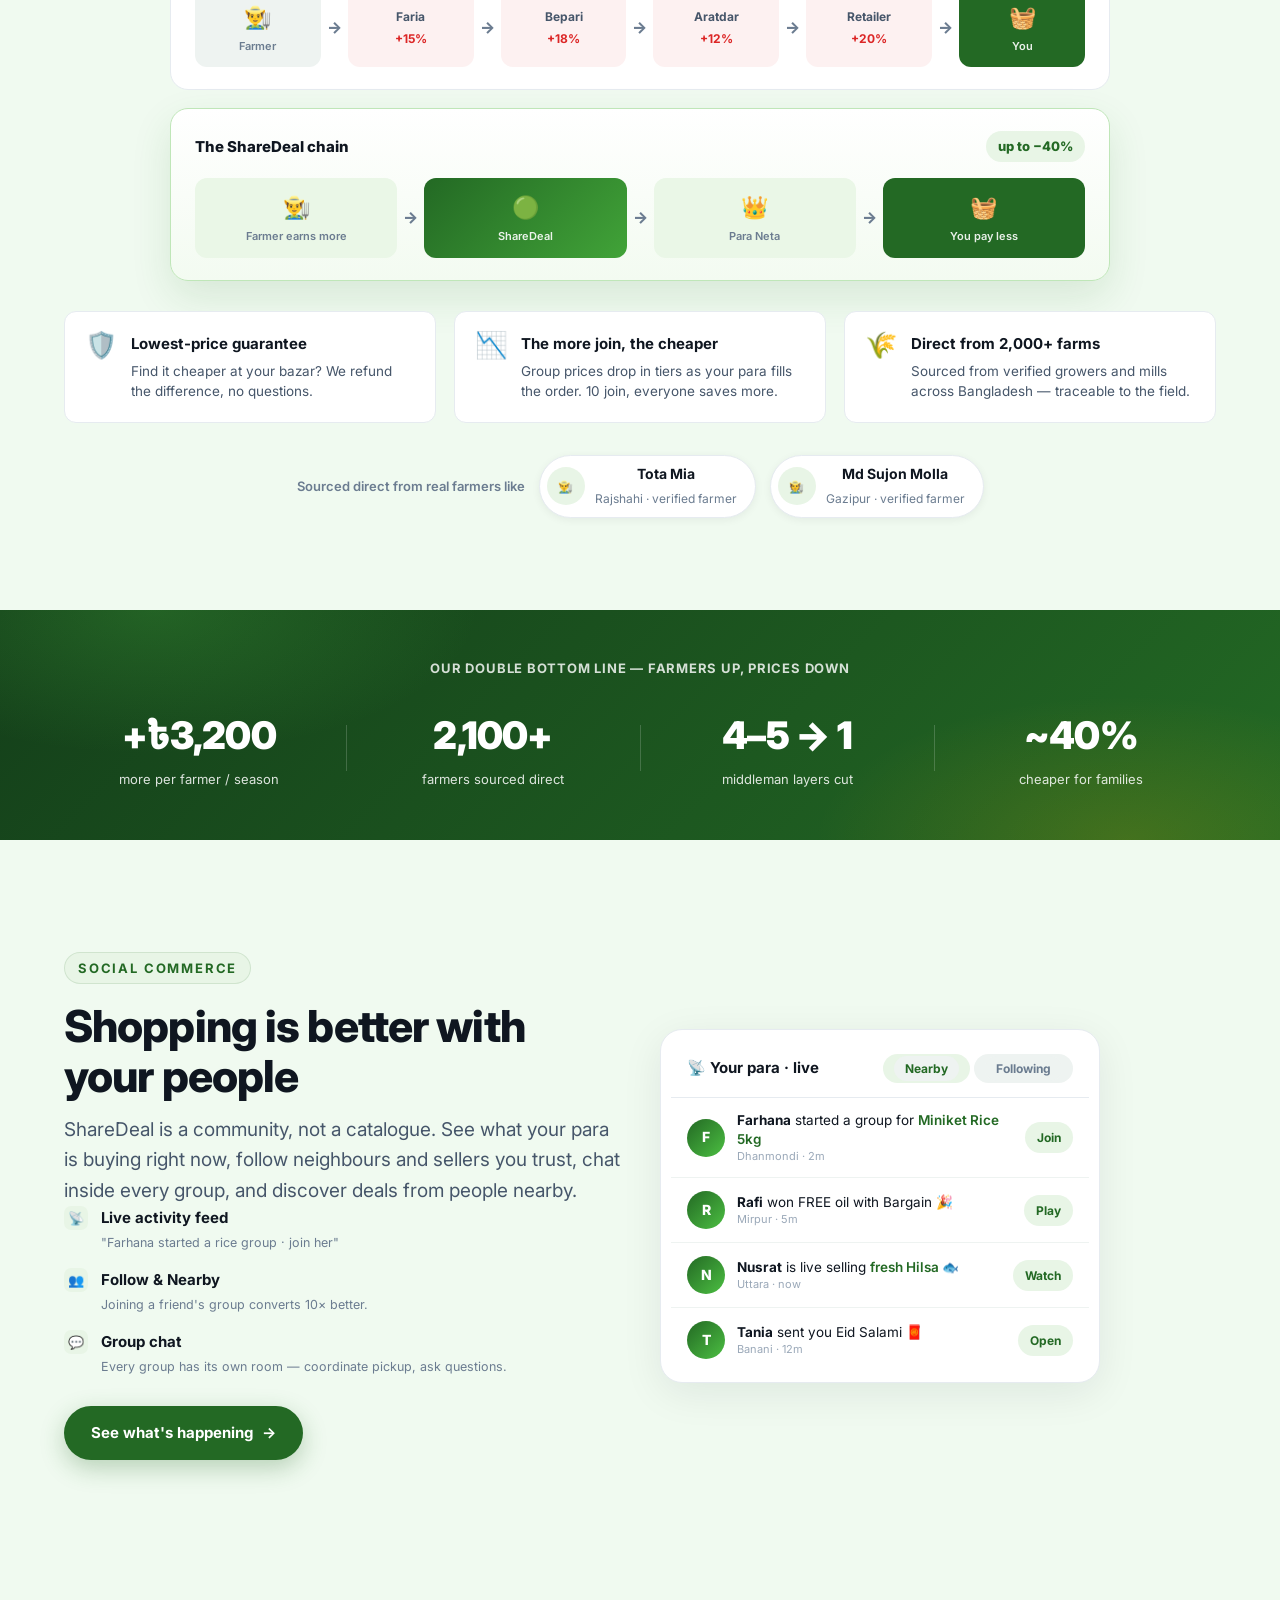
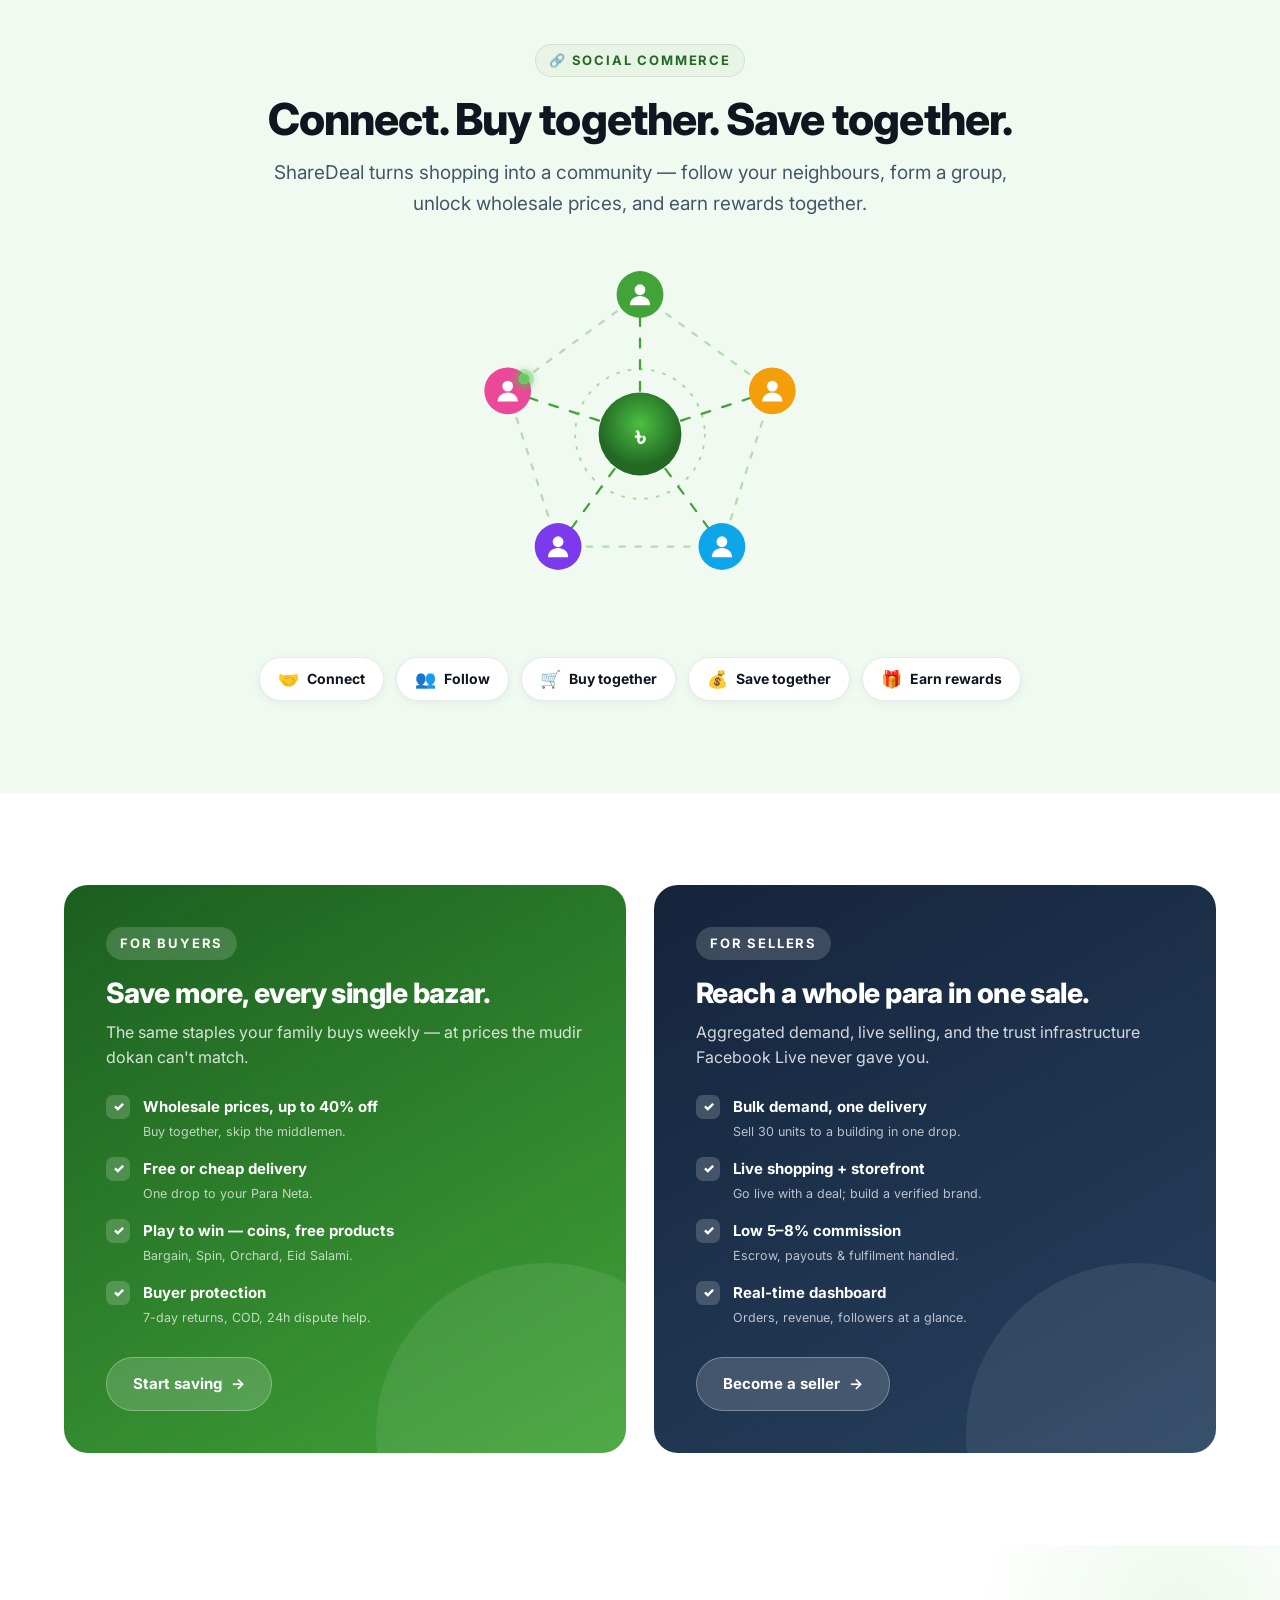
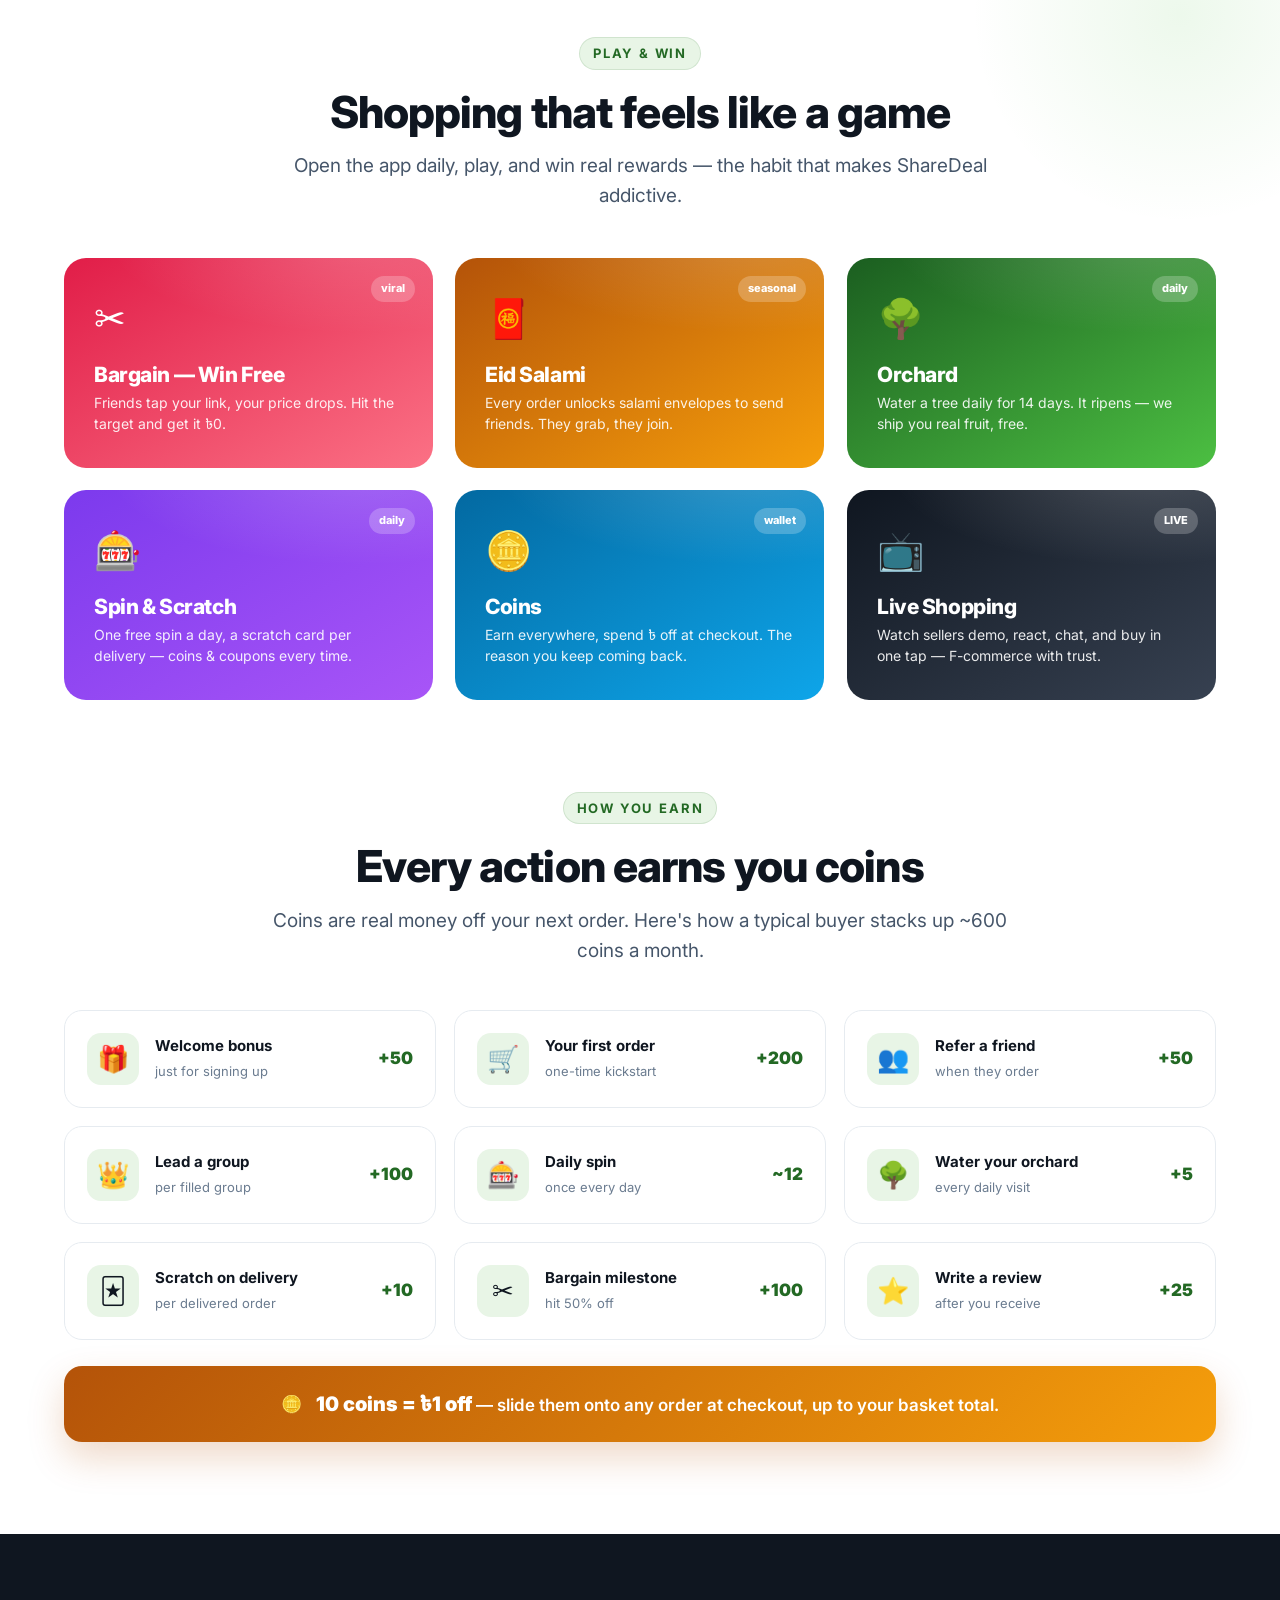
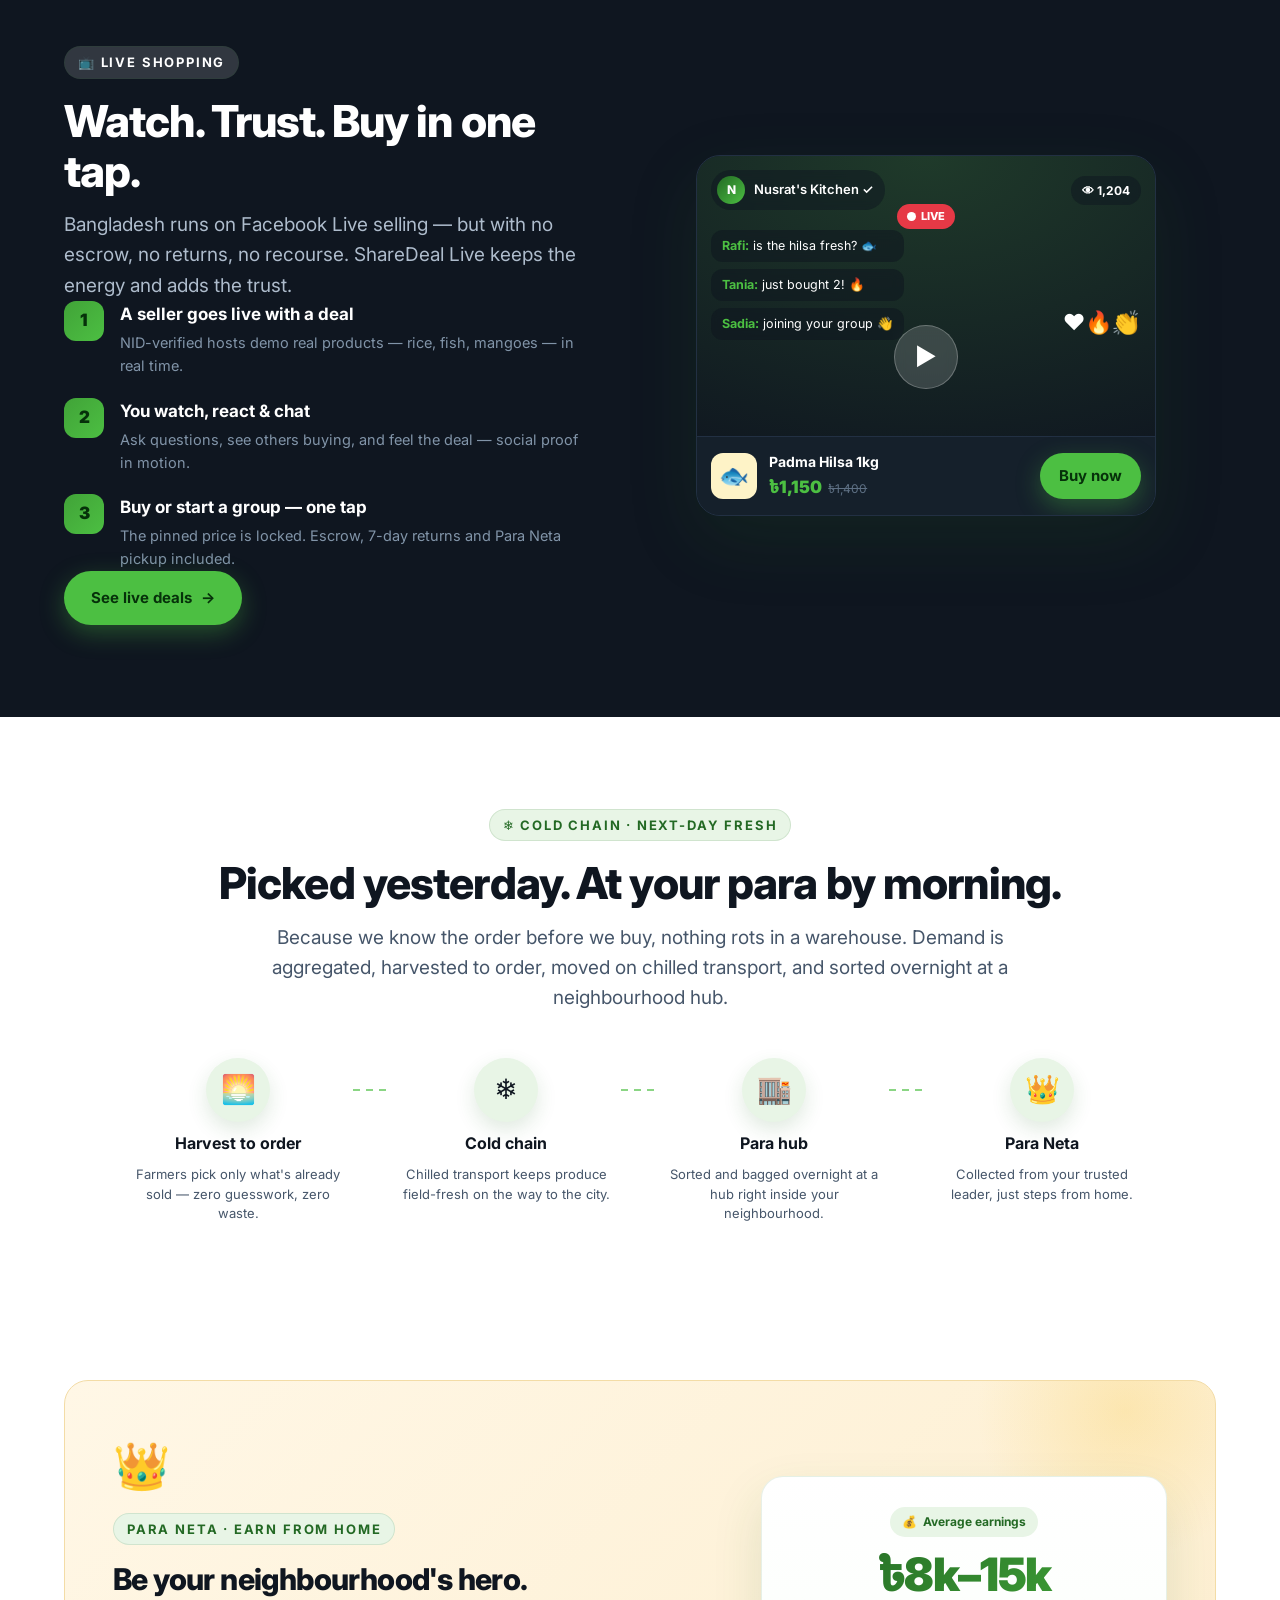
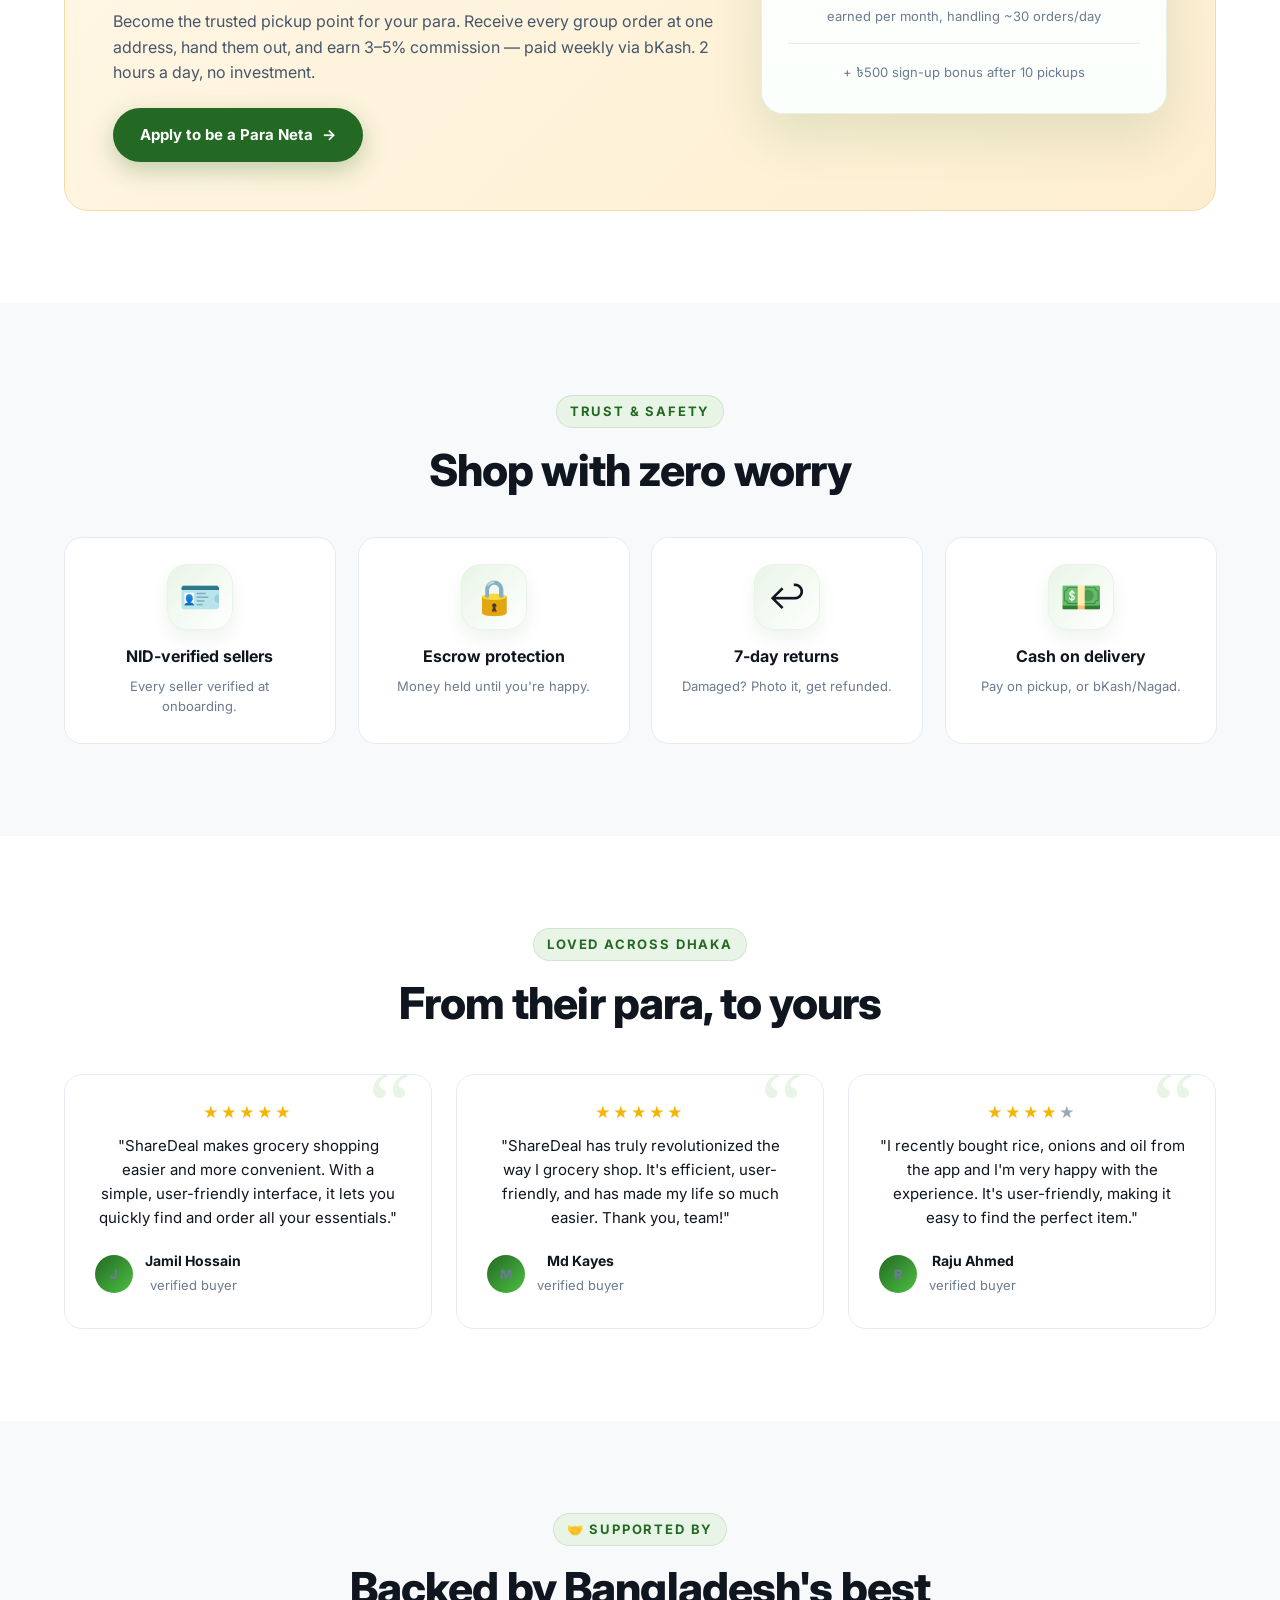
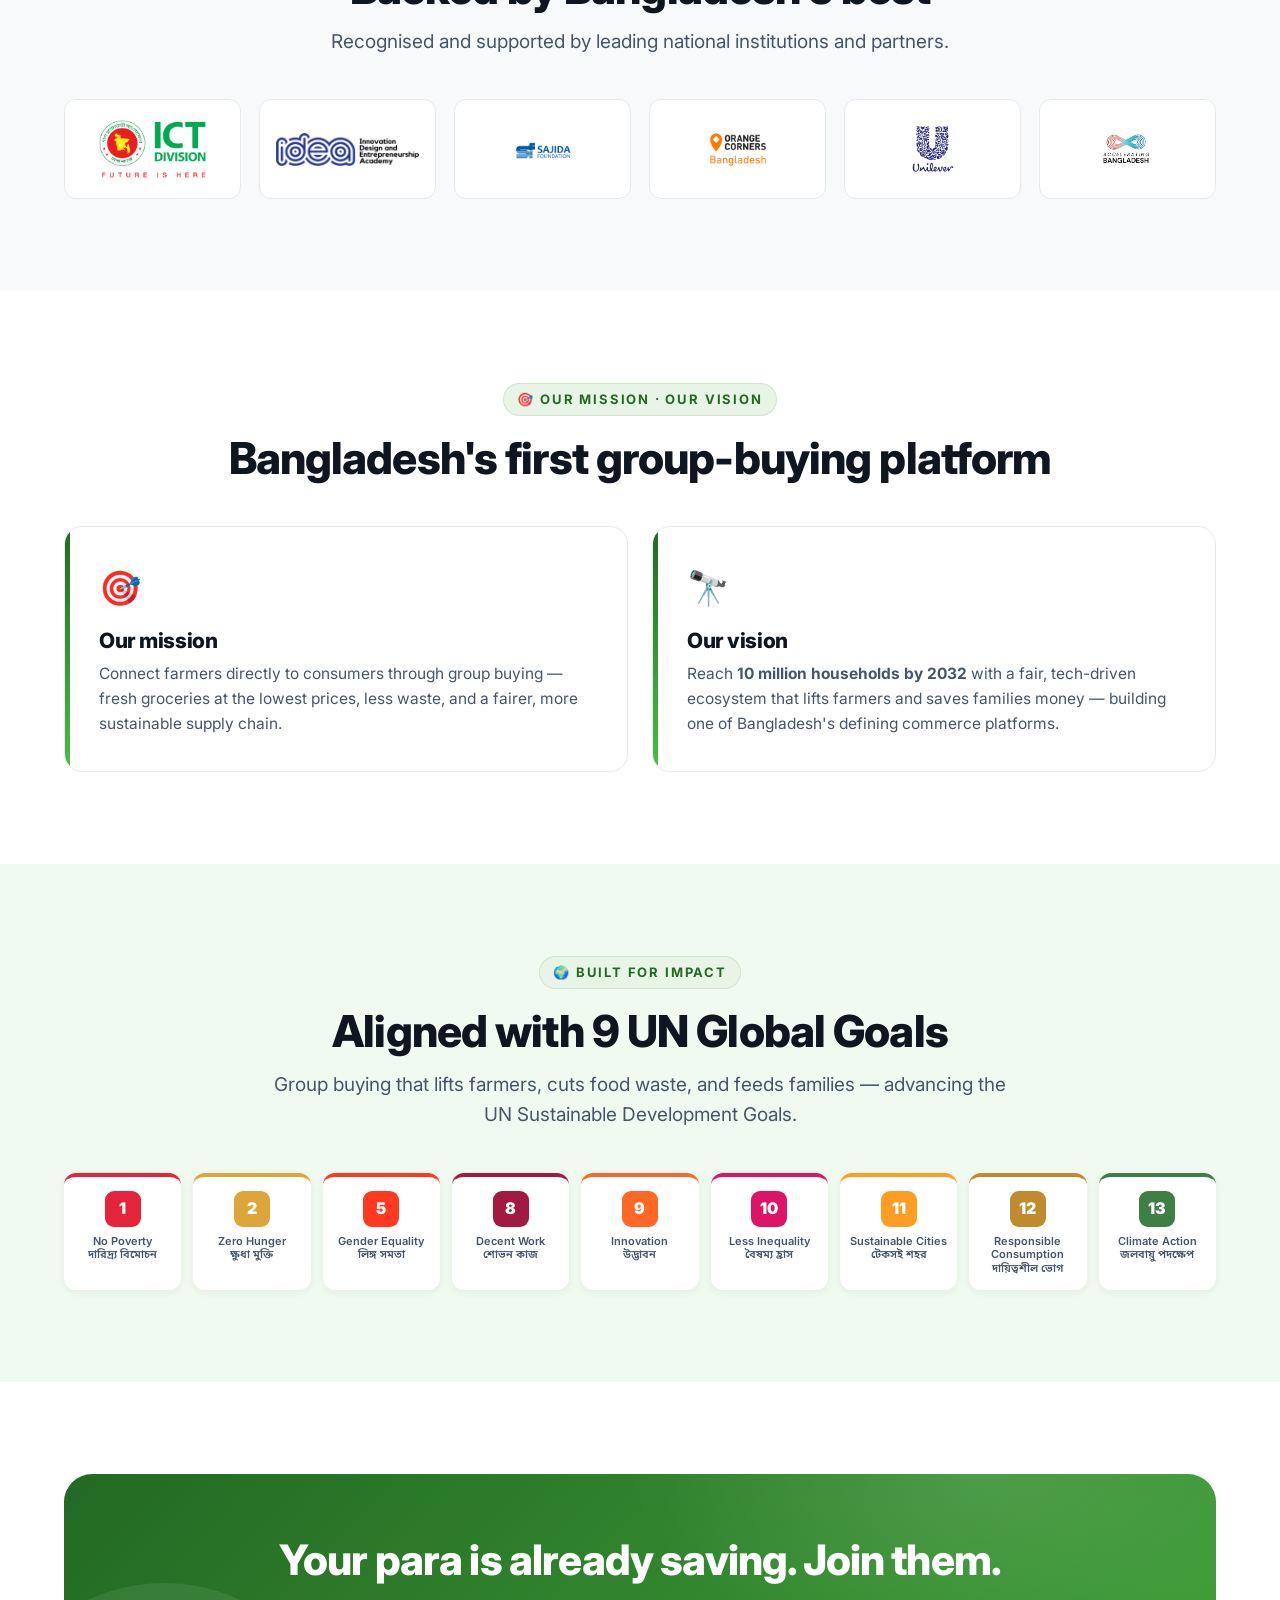
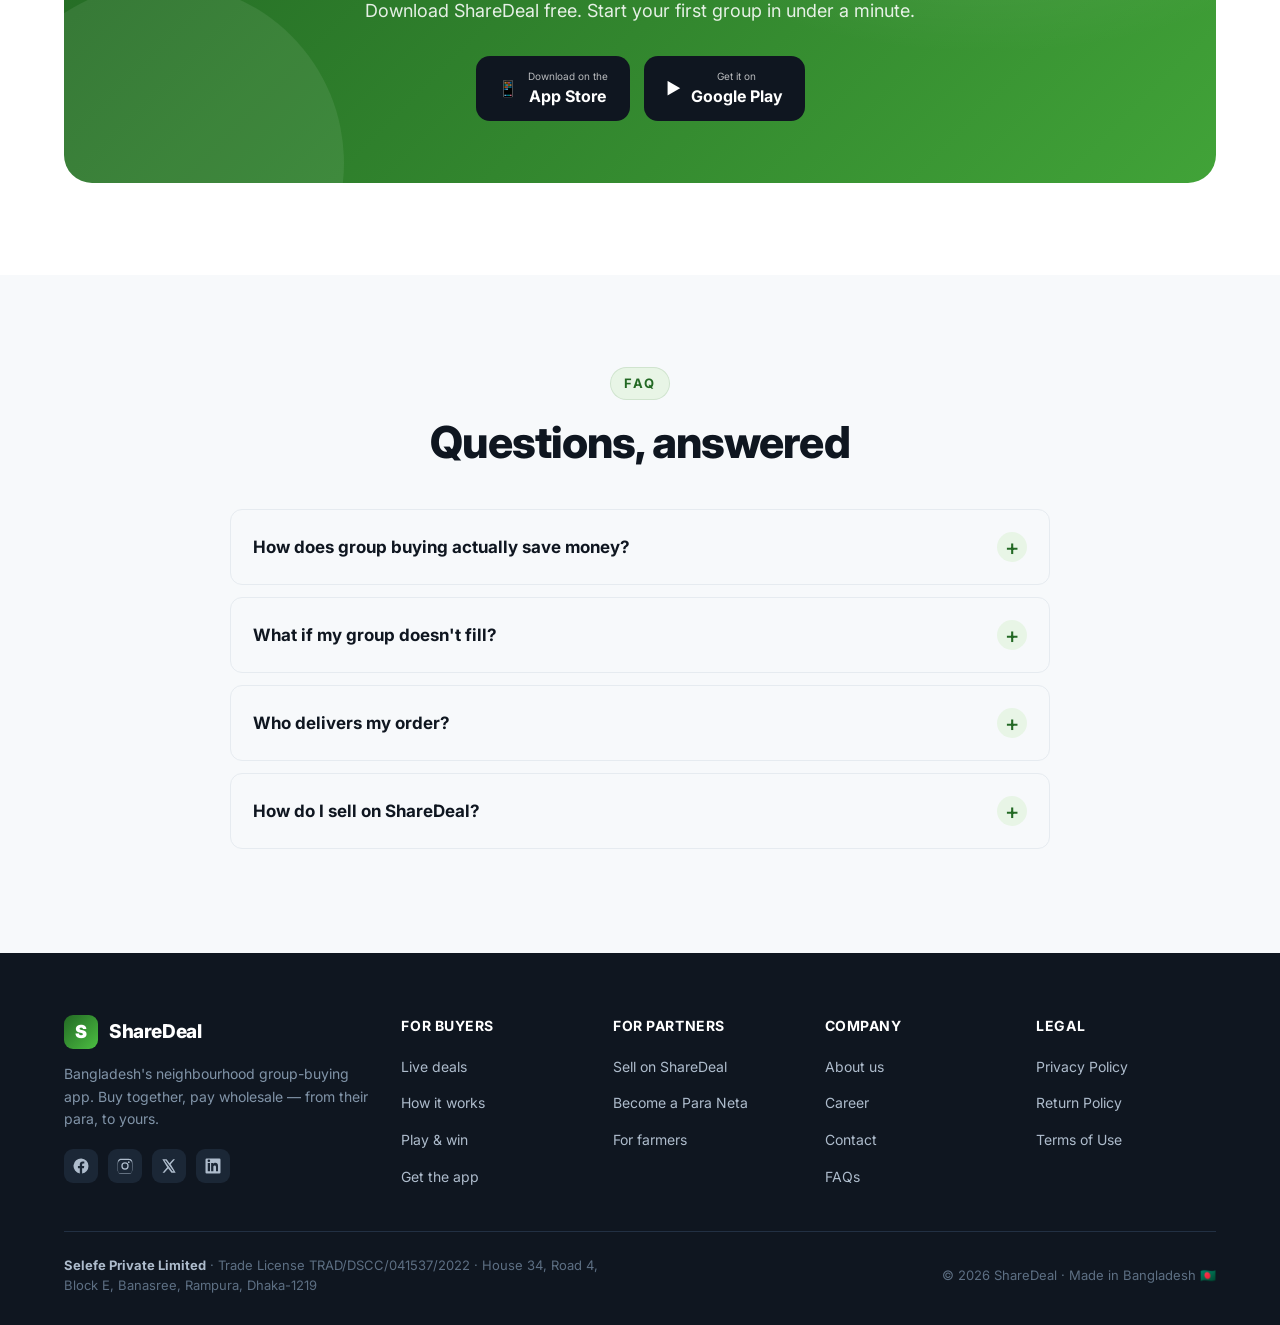
==== commit 97db1ae1: "Lean & attractive deal card (v=14)" ====
--- a/index.html
+++ b/index.html
@@ -25,7 +25,7 @@
   <link rel="icon" href="data:image/svg+xml,%3Csvg xmlns='http://www.w3.org/2000/svg' viewBox='0 0 32 32'%3E%3Crect width='32' height='32' rx='8' fill='%23236924'/%3E%3Ctext x='16' y='22' font-family='Arial' font-size='18' font-weight='bold' fill='white' text-anchor='middle'%3ES%3C/text%3E%3C/svg%3E" />
   <link rel="preconnect" href="https://fonts.googleapis.com" /><link rel="preconnect" href="https://fonts.gstatic.com" crossorigin />
   <link href="https://fonts.googleapis.com/css2?family=Inter:wght@400;500;600;700;800;900&family=Noto+Sans+Bengali:wght@400;500;600;700;800&display=swap" rel="stylesheet" />
-  <link rel="stylesheet" href="assets/styles.css?v=13" />
+  <link rel="stylesheet" href="assets/styles.css?v=14" />
   <script type="application/ld+json">
   {"@context":"https://schema.org","@type":"Organization","name":"ShareDeal","legalName":"Selefe Private Limited","url":"https://sharedeal.app","logo":"https://sharedeal.app/logo.svg","description":"Bangladesh's neighbourhood group-buying platform for groceries.","address":{"@type":"PostalAddress","addressLocality":"Dhaka","addressCountry":"BD"},"sameAs":["https://facebook.com/sharedeal","https://instagram.com/sharedeal"]}
   </script>
@@ -115,9 +115,9 @@
       <a class="viewall" href="shop.html"><span lang-en>View all live deals</span><span lang-bn>সব লাইভ ডিল</span> →</a>
     </div>
     <div class="pgrid">
-      <a class="pcard" href="product.html"><div class="pc-img" style="background:linear-gradient(135deg,#fef3c7,#fde68a)">🌾<span class="pc-off">−38%</span><span class="pc-live"><span class="live-dot"></span>LIVE</span></div><div class="pc-body"><span class="pc-cat"><span lang-en>Grocery</span><span lang-bn>মুদিমাল</span></span><div class="pc-name">Miniket Rice 5kg<span class="bn-name">মিনিকেট চাল ৫কেজি</span></div><div class="pc-price"><span class="pc-now">৳299</span><span class="pc-was">৳480</span></div><div class="pc-prog"><i style="width:66%"></i></div><div class="pc-meta"><div class="avatars"><span class="a" style="background:#41A338">R</span><span class="a" style="background:#7c5cff">S</span><span class="a" style="background:#0ea5e9">+1</span></div><span><span lang-en>2 of 3 ·</span><span lang-bn>৩ এর ২ ·</span> <span class="timer" data-mins="84"></span></span></div></div></a>
-      <a class="pcard" href="product.html"><div class="pc-img" style="background:linear-gradient(135deg,#cffafe,#a5f3fc)">🐟<span class="pc-off">−18%</span><span class="pc-live"><span class="live-dot"></span>LIVE</span></div><div class="pc-body"><span class="pc-cat"><span lang-en>Fish & Meat</span><span lang-bn>মাছ-মাংস</span></span><div class="pc-name">Padma Hilsa 1kg<span class="bn-name">পদ্মার ইলিশ ১কেজি</span></div><div class="pc-price"><span class="pc-now">৳1,150</span><span class="pc-was">৳1,400</span></div><div class="pc-prog"><i style="width:60%"></i></div><div class="pc-meta"><div class="avatars"><span class="a" style="background:#0ea5e9">T</span><span class="a" style="background:#ec4899">I</span><span class="a" style="background:#41A338">+1</span></div><span><span lang-en>3 of 5 ·</span><span lang-bn>৫ এর ৩ ·</span> <span class="timer" data-mins="150"></span></span></div></div></a>
-      <a class="pcard" href="product.html"><div class="pc-img" style="background:linear-gradient(135deg,#fef9c3,#fde047)">🛢️<span class="pc-off">−15%</span></div><div class="pc-body"><span class="pc-cat"><span lang-en>Grocery</span><span lang-bn>মুদিমাল</span></span><div class="pc-name">Soybean Oil 5L<span class="bn-name">সয়াবিন তেল ৫লিটার</span></div><div class="pc-price"><span class="pc-now">৳760</span><span class="pc-was">৳890</span></div><div class="pc-prog"><i style="width:80%"></i></div><div class="pc-meta"><div class="avatars"><span class="a" style="background:#e63946">H</span><span class="a" style="background:#41A338">+2</span></div><span><span lang-en>4 of 5 ·</span><span lang-bn>৫ এর ৪ ·</span> <span class="timer" data-mins="40"></span></span></div></div></a>
+      <a class="pcard" href="product.html"><div class="pc-img" style="background:linear-gradient(135deg,#fefaec,#fdf1d2)">🌾<span class="pc-off">−38%</span><span class="pc-live"><span class="live-dot"></span>LIVE</span></div><div class="pc-body"><span class="pc-cat"><span lang-en>Grocery</span><span lang-bn>মুদিমাল</span></span><div class="pc-name">Miniket Rice 5kg<span class="bn-name">মিনিকেট চাল ৫কেজি</span></div><div class="pc-price"><span class="pc-now">৳299</span><span class="pc-was">৳480</span></div><div class="pc-prog"><i style="width:66%"></i></div><div class="pc-meta"><div class="avatars"><span class="a" style="background:#41A338">R</span><span class="a" style="background:#7c5cff">S</span><span class="a" style="background:#0ea5e9">+1</span></div><span><span lang-en>2 of 3 ·</span><span lang-bn>৩ এর ২ ·</span> <span class="timer" data-mins="84"></span></span></div></div></a>
+      <a class="pcard" href="product.html"><div class="pc-img" style="background:linear-gradient(135deg,#eefdff,#d4f5fb)">🐟<span class="pc-off">−18%</span><span class="pc-live"><span class="live-dot"></span>LIVE</span></div><div class="pc-body"><span class="pc-cat"><span lang-en>Fish & Meat</span><span lang-bn>মাছ-মাংস</span></span><div class="pc-name">Padma Hilsa 1kg<span class="bn-name">পদ্মার ইলিশ ১কেজি</span></div><div class="pc-price"><span class="pc-now">৳1,150</span><span class="pc-was">৳1,400</span></div><div class="pc-prog"><i style="width:60%"></i></div><div class="pc-meta"><div class="avatars"><span class="a" style="background:#0ea5e9">T</span><span class="a" style="background:#ec4899">I</span><span class="a" style="background:#41A338">+1</span></div><span><span lang-en>3 of 5 ·</span><span lang-bn>৫ এর ৩ ·</span> <span class="timer" data-mins="150"></span></span></div></div></a>
+      <a class="pcard" href="product.html"><div class="pc-img" style="background:linear-gradient(135deg,#fefdef,#fcefbc)">🛢️<span class="pc-off">−15%</span></div><div class="pc-body"><span class="pc-cat"><span lang-en>Grocery</span><span lang-bn>মুদিমাল</span></span><div class="pc-name">Soybean Oil 5L<span class="bn-name">সয়াবিন তেল ৫লিটার</span></div><div class="pc-price"><span class="pc-now">৳760</span><span class="pc-was">৳890</span></div><div class="pc-prog"><i style="width:80%"></i></div><div class="pc-meta"><div class="avatars"><span class="a" style="background:#e63946">H</span><span class="a" style="background:#41A338">+2</span></div><span><span lang-en>4 of 5 ·</span><span lang-bn>৫ এর ৪ ·</span> <span class="timer" data-mins="40"></span></span></div></div></a>
       <a class="pcard" href="product.html"><div class="pc-img" style="background:linear-gradient(135deg,#fff7ed,#ffedd5)">🥭<span class="pc-off">−25%</span><span class="pc-live"><span class="live-dot"></span>LIVE</span></div><div class="pc-body"><span class="pc-cat"><span lang-en>Fruits</span><span lang-bn>ফল</span></span><div class="pc-name">Himsagar Mango 5kg<span class="bn-name">হিমসাগর আম ৫কেজি</span></div><div class="pc-price"><span class="pc-now">৳600</span><span class="pc-was">৳800</span></div><div class="pc-prog"><i style="width:60%"></i></div><div class="pc-meta"><div class="avatars"><span class="a" style="background:#f59e0b">T</span><span class="a" style="background:#41A338">+2</span></div><span><span lang-en>3 of 5 ·</span><span lang-bn>৫ এর ৩ ·</span> <span class="timer" data-mins="48"></span></span></div></div></a>
     </div>
   </div></section>
@@ -505,6 +505,6 @@
     </div>
   </div></footer>
 
-  <script src="assets/app.js?v=13"></script>
+  <script src="assets/app.js?v=14"></script>
 </body>
 </html>
--- a/assets/styles.css
+++ b/assets/styles.css
@@ -754,26 +754,25 @@
   .fd-link{width:3px;height:22px;min-width:0;max-width:none;margin:5px 0 5px 25px;background:repeating-linear-gradient(180deg,var(--brand-mid) 0 6px,transparent 6px 12px)}
 }
 
-/* ===== Premium deal-card polish ===== */
-.pcard{border-color:#eef1f4;border-radius:20px;box-shadow:0 1px 3px rgba(15,22,32,.05),0 12px 30px rgba(15,22,32,.06);transition:transform .28s cubic-bezier(.2,.7,.2,1),box-shadow .28s,border-color .28s}
-.pcard:hover{transform:translateY(-6px);box-shadow:0 6px 14px rgba(15,22,32,.07),0 28px 56px rgba(35,105,36,.16);border-color:var(--brand-soft)}
-/* gradient discount badge */
-.pc-off{background:linear-gradient(135deg,#e11d2e,#ff5a67);box-shadow:0 6px 14px rgba(225,29,46,.30);border-radius:10px;padding:5px 11px;font-size:12.5px;letter-spacing:.01em}
-/* glassy LIVE badge with a pulsing red dot */
-.pc-live{background:rgba(15,22,32,.9);box-shadow:0 4px 12px rgba(0,0,0,.22);padding:5px 11px}
-.pc-live .live-dot{background:#ff4d4f;animation:livePulse 1.6s ease-out infinite}
-@keyframes livePulse{0%{box-shadow:0 0 0 0 rgba(255,77,79,.55)}70%{box-shadow:0 0 0 6px rgba(255,77,79,0)}100%{box-shadow:0 0 0 0 rgba(255,77,79,0)}}
-/* soft sheen across the image area */
-.pc-img::before{content:"";position:absolute;inset:0;background:linear-gradient(135deg,rgba(255,255,255,.35),transparent 42%);pointer-events:none;z-index:1}
-/* punchier price + glossier progress */
-.pc-now{font-size:23px;letter-spacing:-.01em}
+/* ===== Lean deal-card polish (soft, light, attractive) ===== */
+.pcard{border-color:#eef1f4;border-radius:18px;box-shadow:0 1px 2px rgba(15,22,32,.04),0 8px 22px rgba(15,22,32,.05);transition:transform .26s cubic-bezier(.2,.7,.2,1),box-shadow .26s,border-color .26s}
+.pcard:hover{transform:translateY(-5px);box-shadow:0 4px 10px rgba(15,22,32,.05),0 18px 40px rgba(15,22,32,.09);border-color:var(--brand-soft)}
+/* soft-tint discount pill */
+.pc-off{background:#ffe7eb;color:#e23a4c;box-shadow:none;border-radius:9px;padding:5px 10px;font-size:12px;font-weight:800;letter-spacing:0}
+/* frosted-white LIVE pill with a soft red dot */
+.pc-live{background:rgba(255,255,255,.9);color:#283143;backdrop-filter:blur(4px);box-shadow:0 2px 8px rgba(15,22,32,.10);padding:5px 10px;font-weight:800}
+.pc-live .live-dot{background:#f7556a;animation:livePulse 1.9s ease-out infinite}
+@keyframes livePulse{0%{box-shadow:0 0 0 0 rgba(247,85,106,.45)}70%{box-shadow:0 0 0 5px rgba(247,85,106,0)}100%{box-shadow:0 0 0 0 rgba(247,85,106,0)}}
+/* gentle sheen on the image area */
+.pc-img::before{content:"";position:absolute;inset:0;background:linear-gradient(160deg,rgba(255,255,255,.34),transparent 46%);pointer-events:none;z-index:0}
+.pc-now{font-size:22px;letter-spacing:-.01em}
 .pc-was{font-weight:500}
-.pc-prog{height:9px;background:#eaf0ec;box-shadow:inset 0 1px 2px rgba(15,22,32,.06)}
-.pc-prog i{background:linear-gradient(90deg,var(--brand),var(--brand-bright));box-shadow:0 0 8px rgba(76,191,66,.45)}
-.avatars .a{box-shadow:0 2px 5px rgba(15,22,32,.16)}
-/* premium join button */
+.pc-prog{height:8px;background:#eef2ef}
+.pc-prog i{background:linear-gradient(90deg,var(--brand-mid),var(--brand-bright))}
+.avatars .a{box-shadow:0 1px 3px rgba(15,22,32,.12)}
+/* clean join button — soft shadow, subtle shine */
 .pc-foot{margin-top:3px}
-.pc-foot .btn{border-radius:14px;font-weight:800;letter-spacing:.01em;box-shadow:0 10px 22px rgba(76,191,66,.32);position:relative;overflow:hidden}
-.pc-foot .btn::after{content:"";position:absolute;top:0;left:-75%;width:45%;height:100%;background:linear-gradient(120deg,transparent,rgba(255,255,255,.45),transparent);transform:skewX(-20deg);transition:left .6s ease}
+.pc-foot .btn{border-radius:13px;font-weight:700;box-shadow:0 6px 16px rgba(76,191,66,.20);position:relative;overflow:hidden}
+.pc-foot .btn::after{content:"";position:absolute;top:0;left:-75%;width:45%;height:100%;background:linear-gradient(120deg,transparent,rgba(255,255,255,.4),transparent);transform:skewX(-20deg);transition:left .6s ease}
 .pc-foot .btn:hover::after{left:130%}
 @media (prefers-reduced-motion:reduce){ .pc-live .live-dot{animation:none} }
